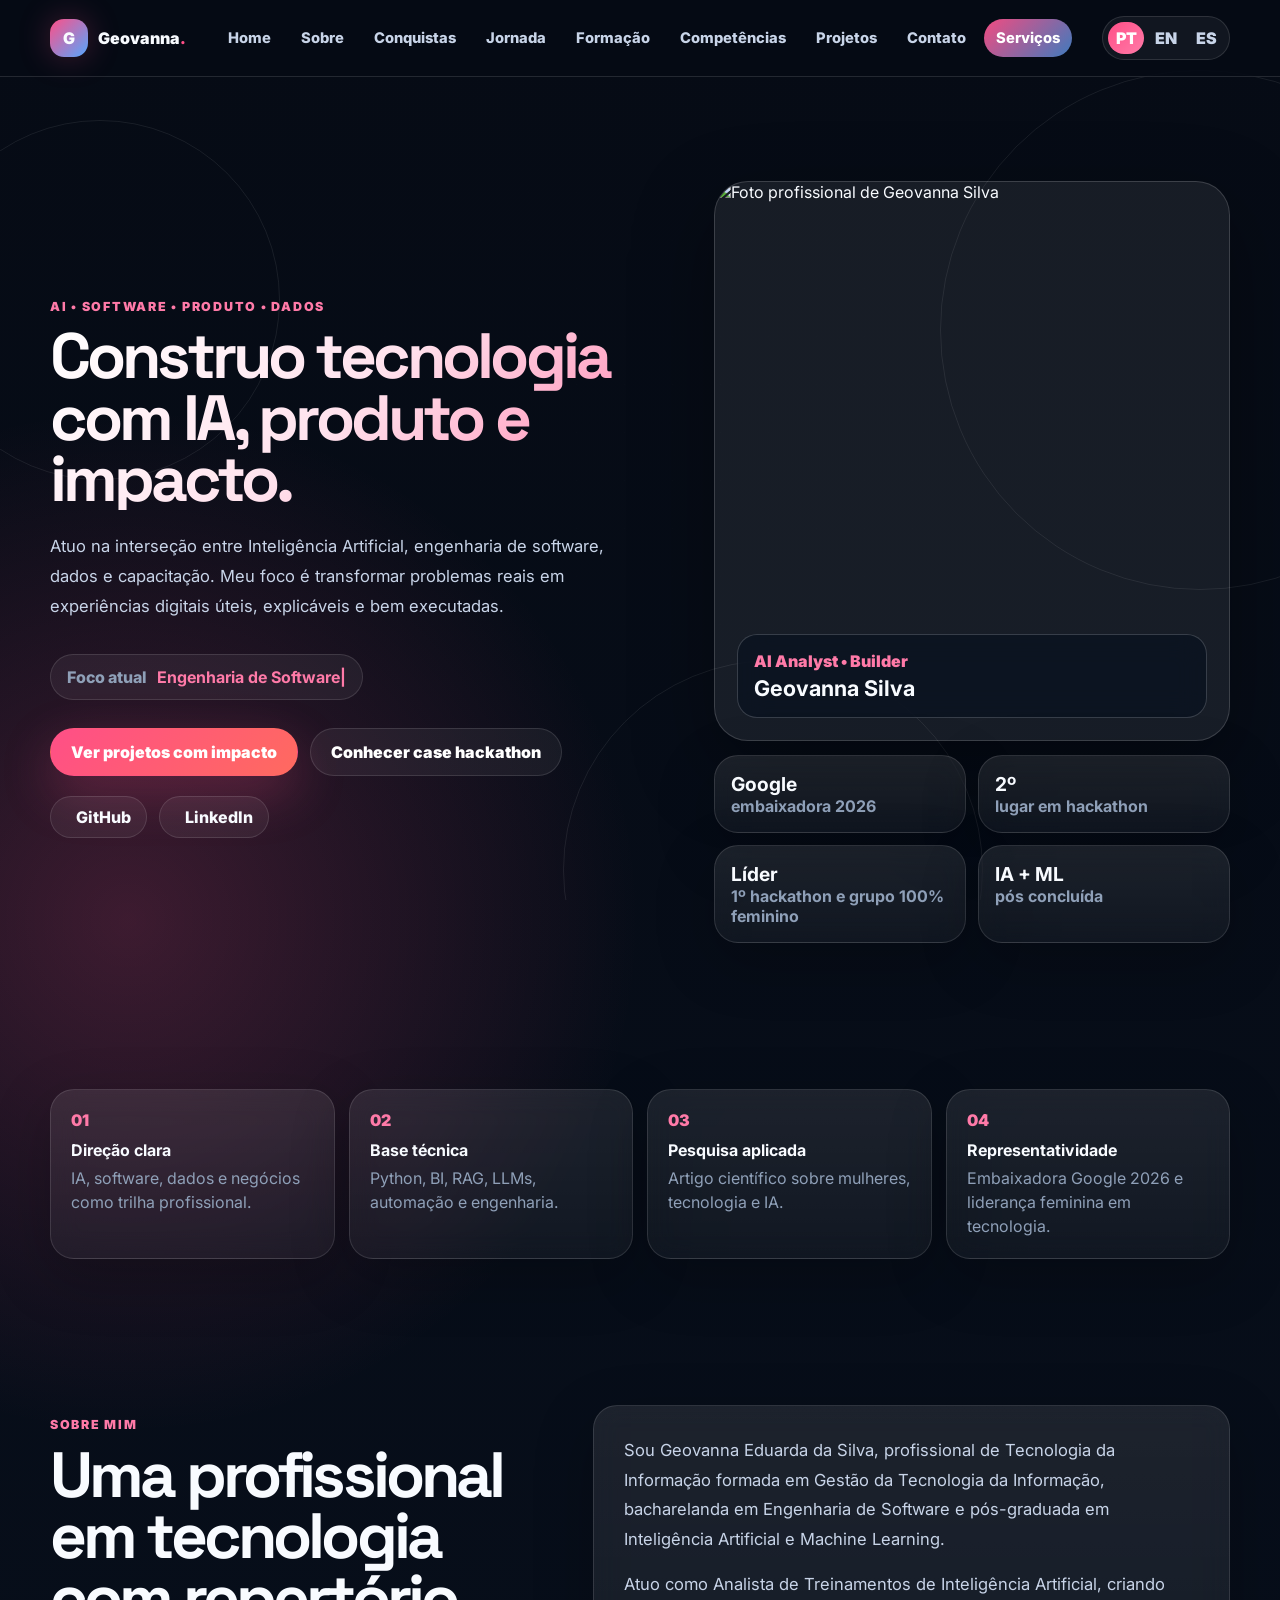
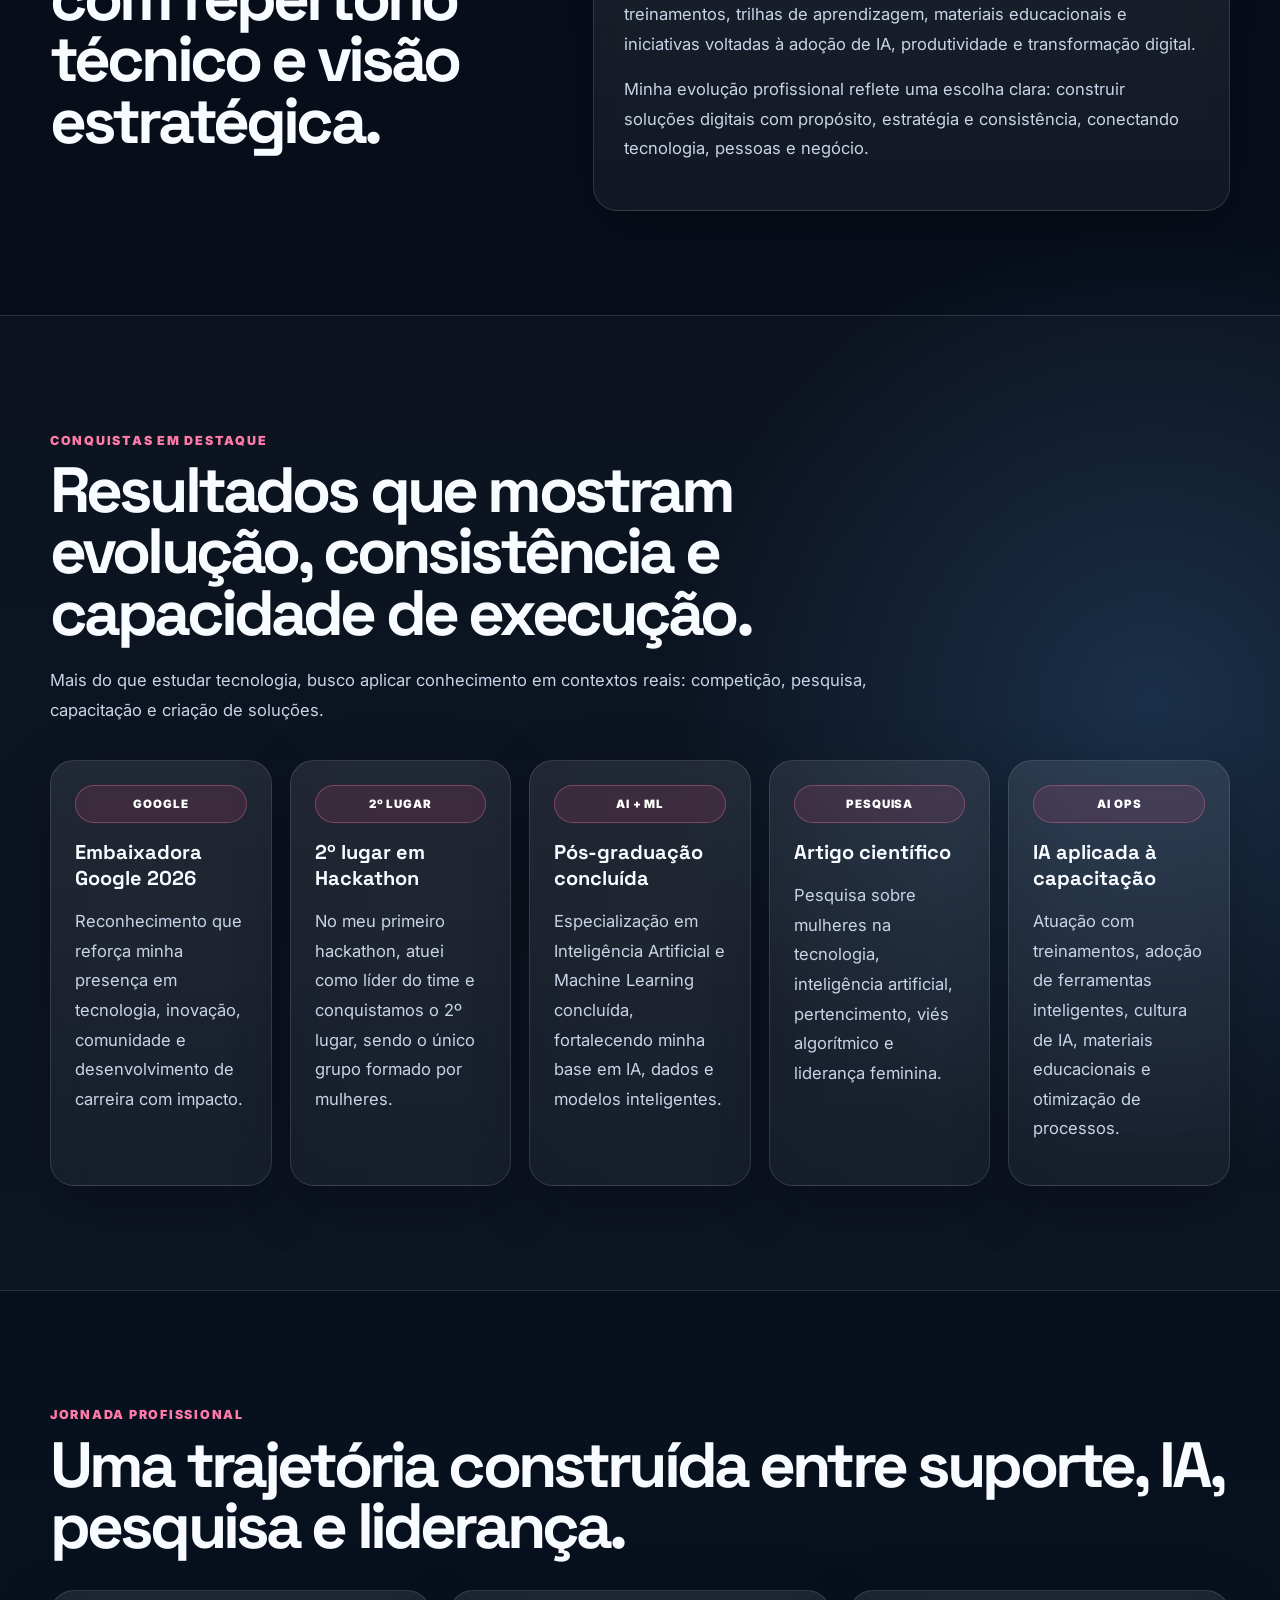
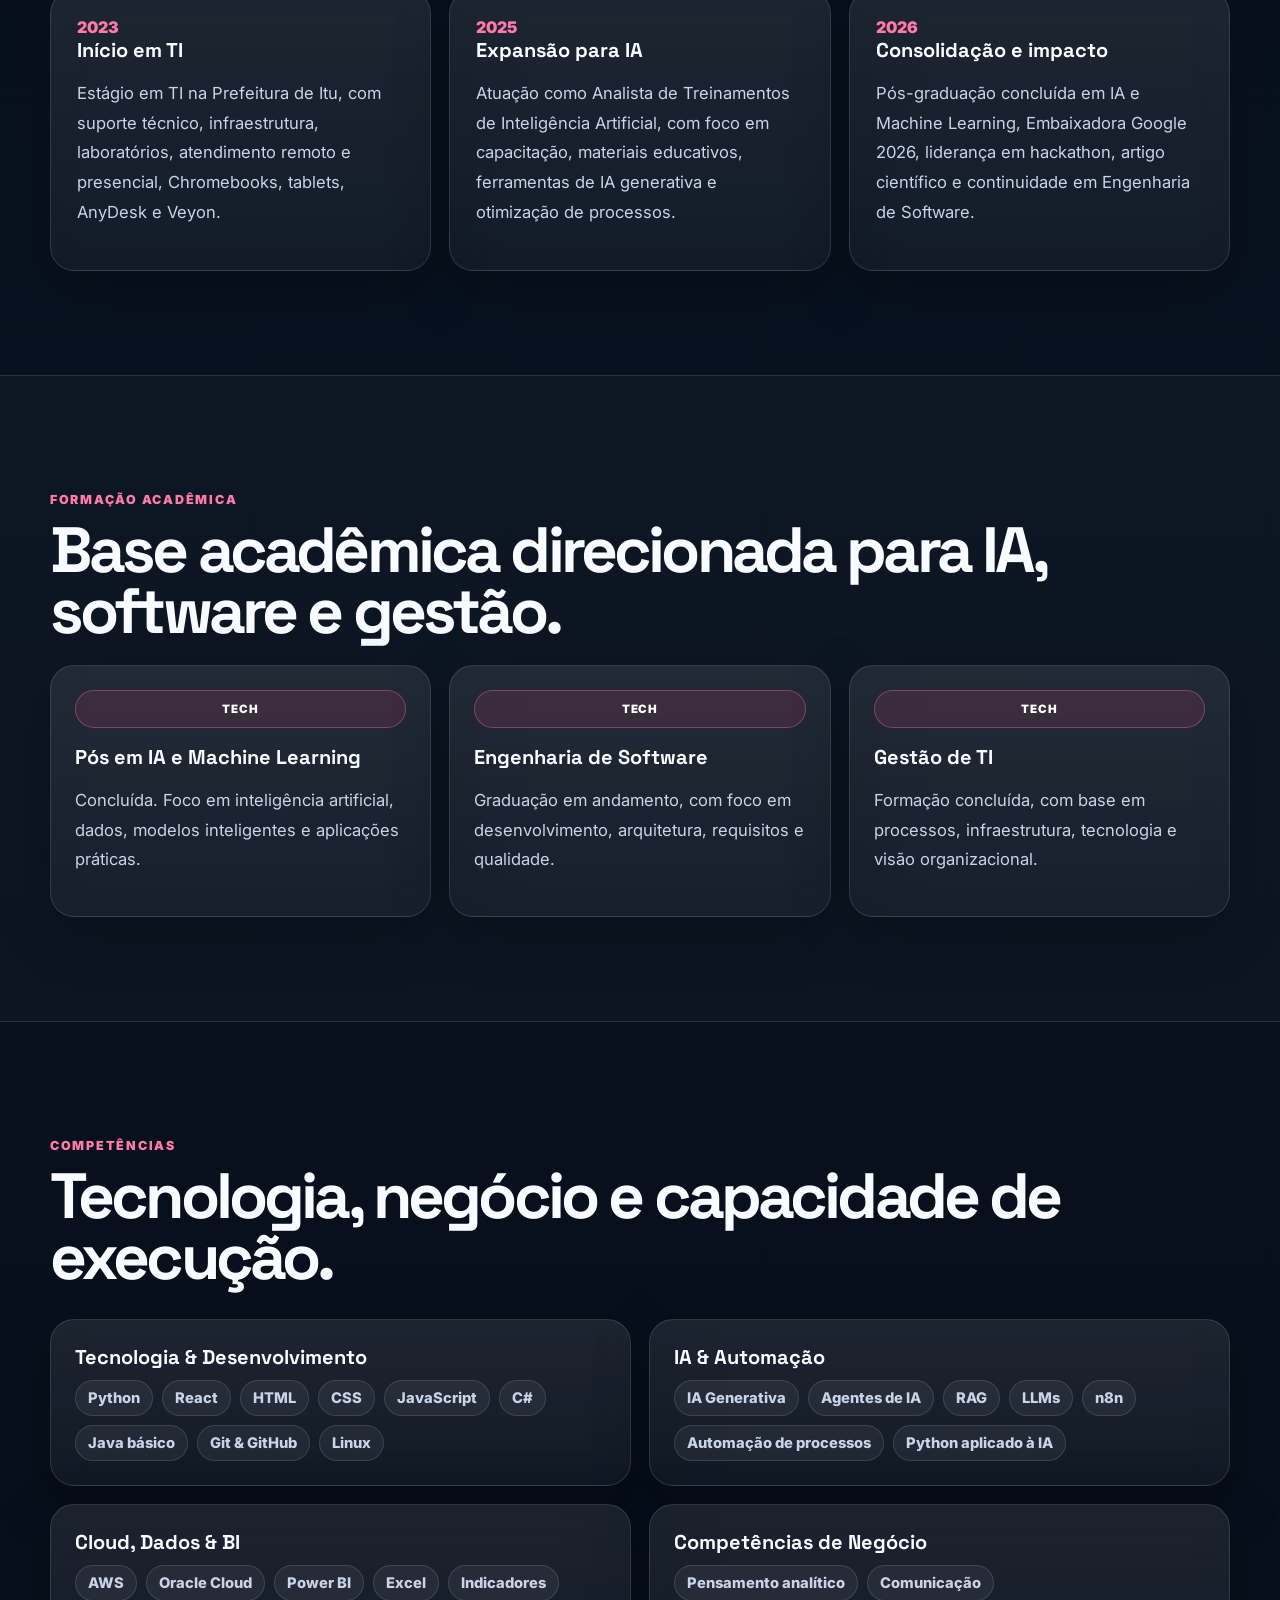
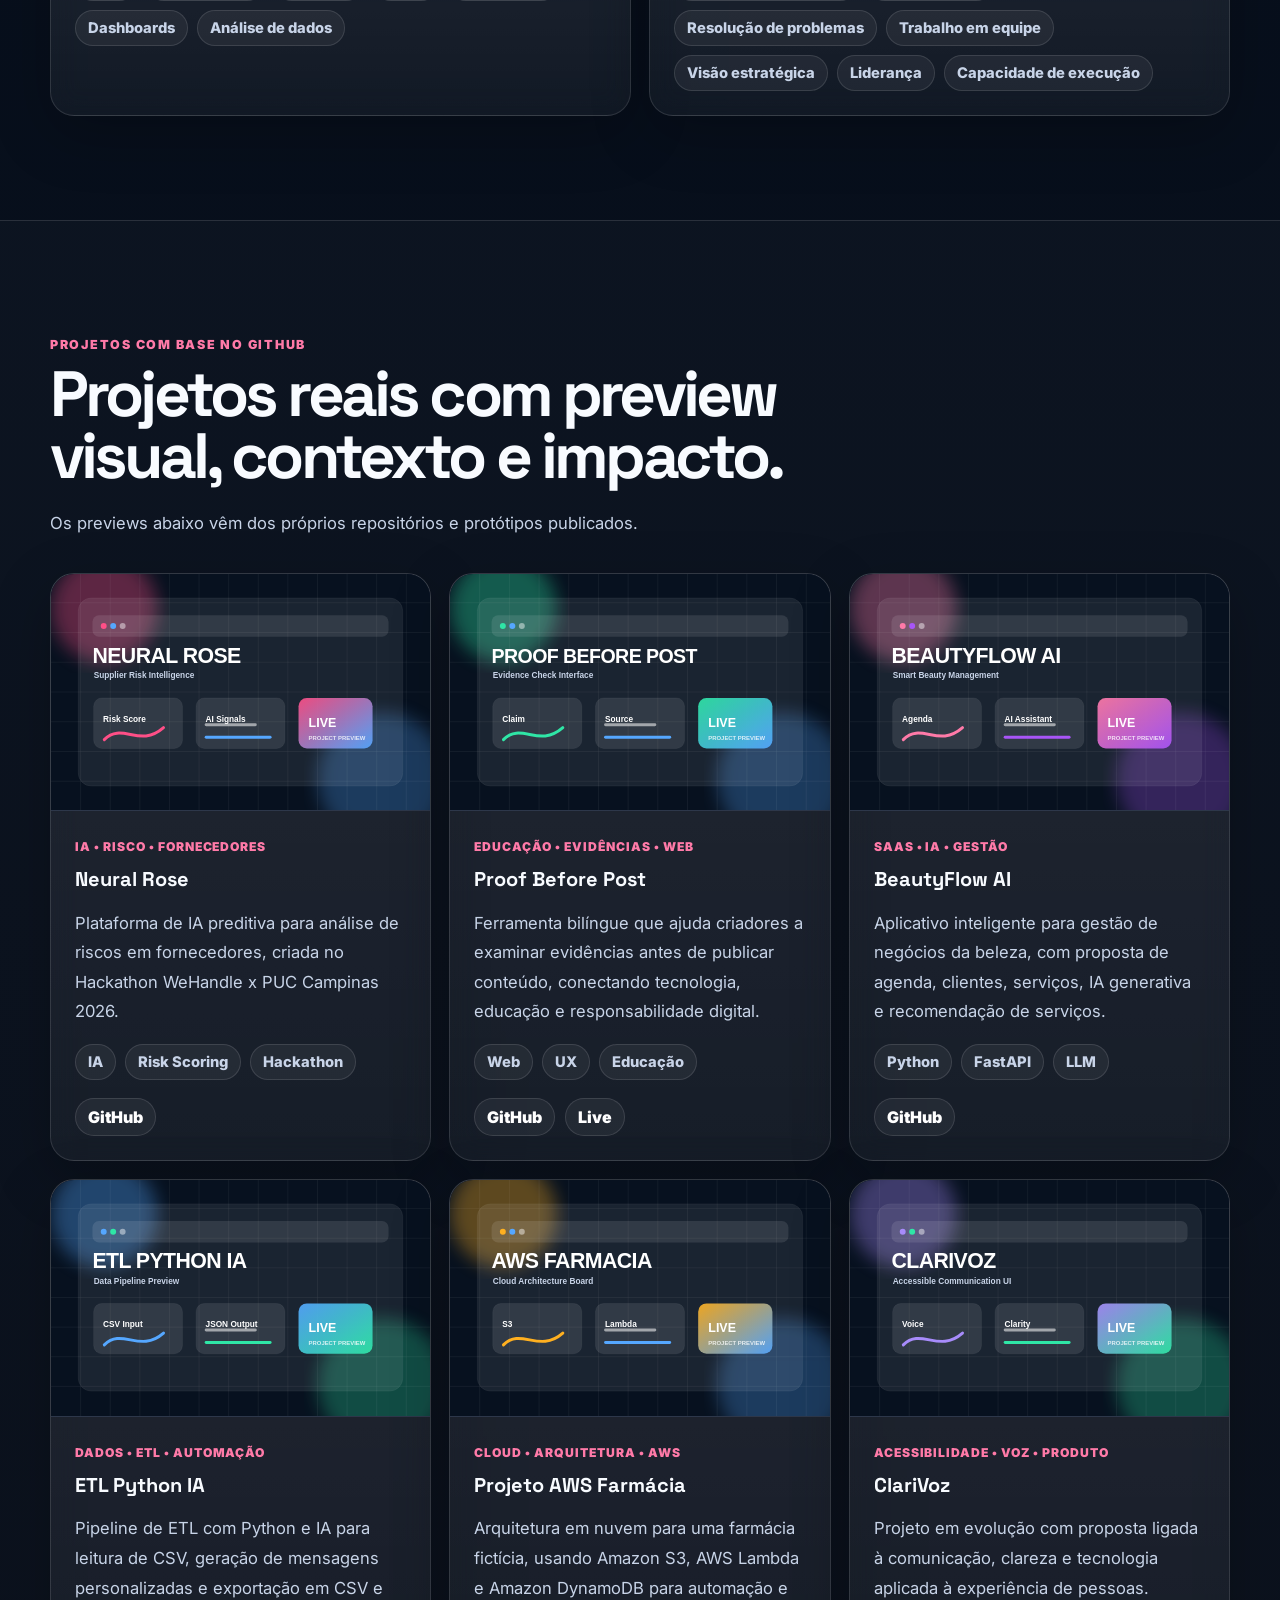
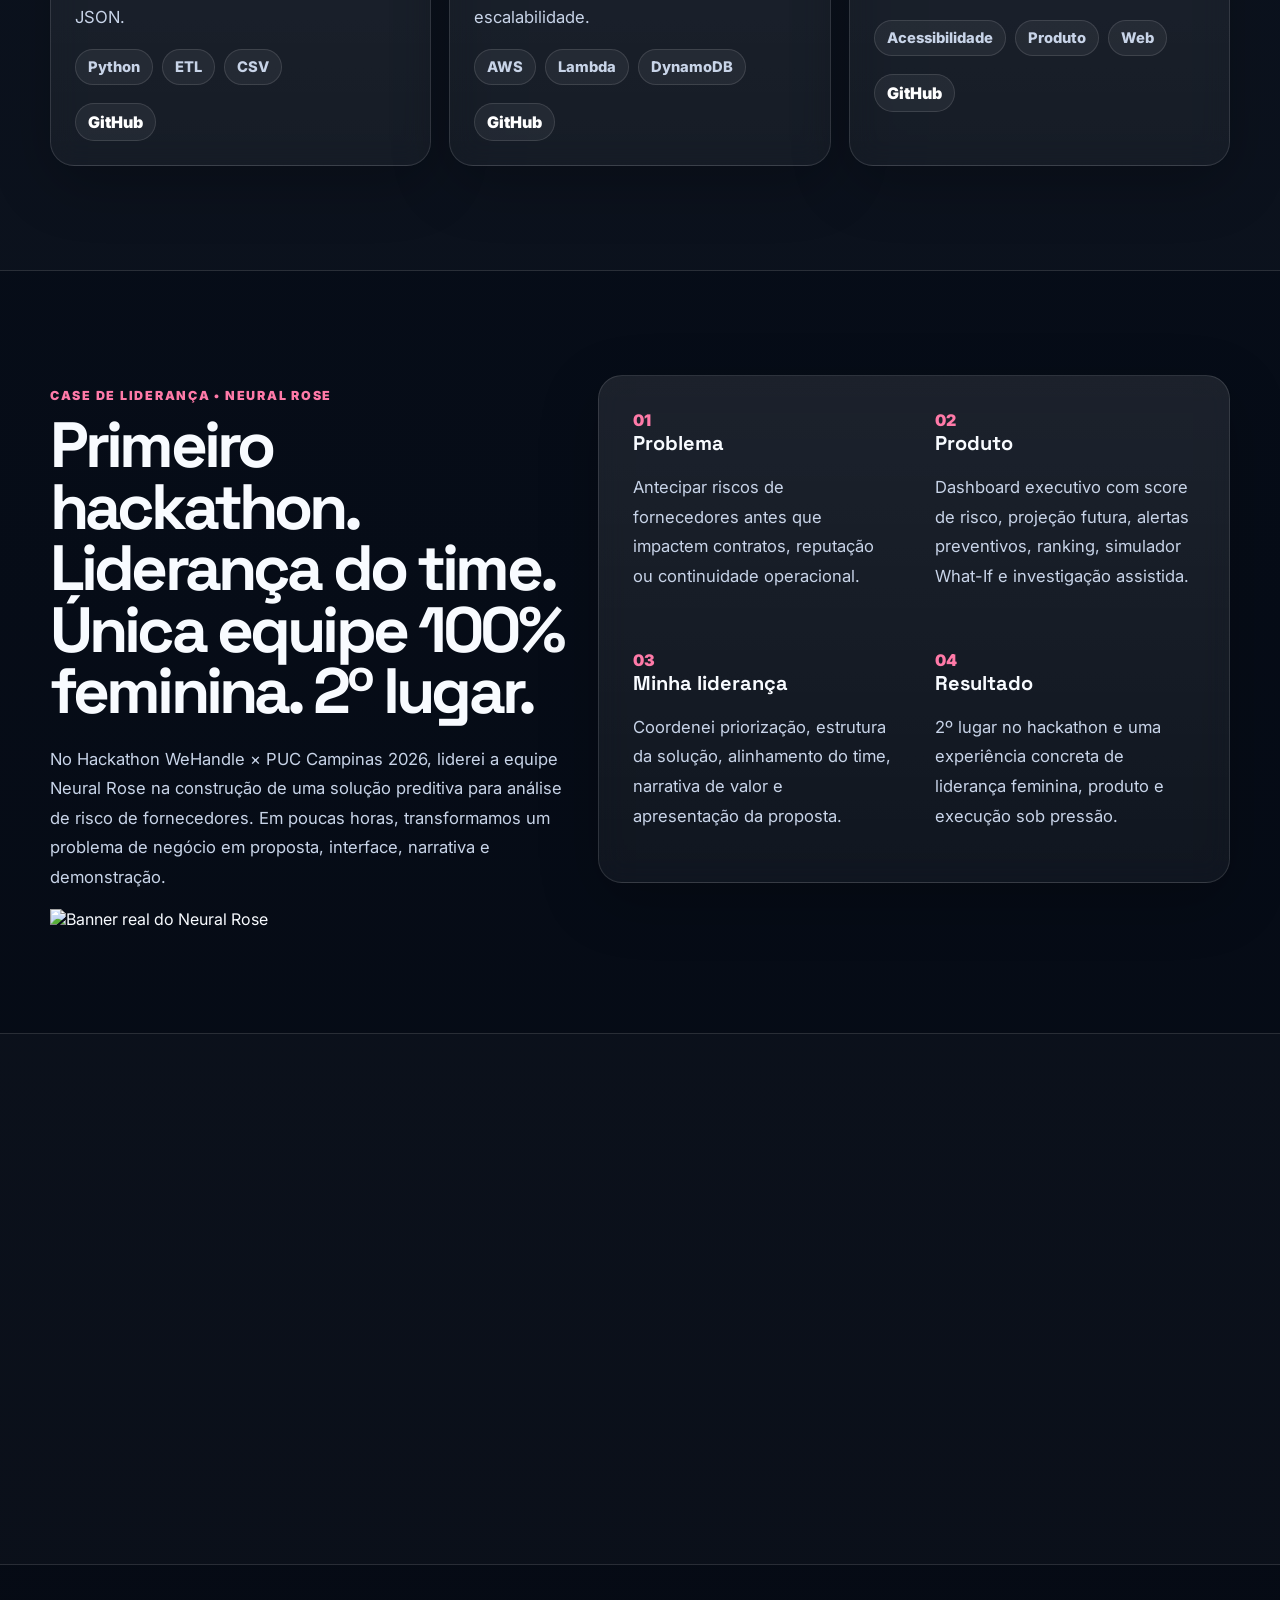
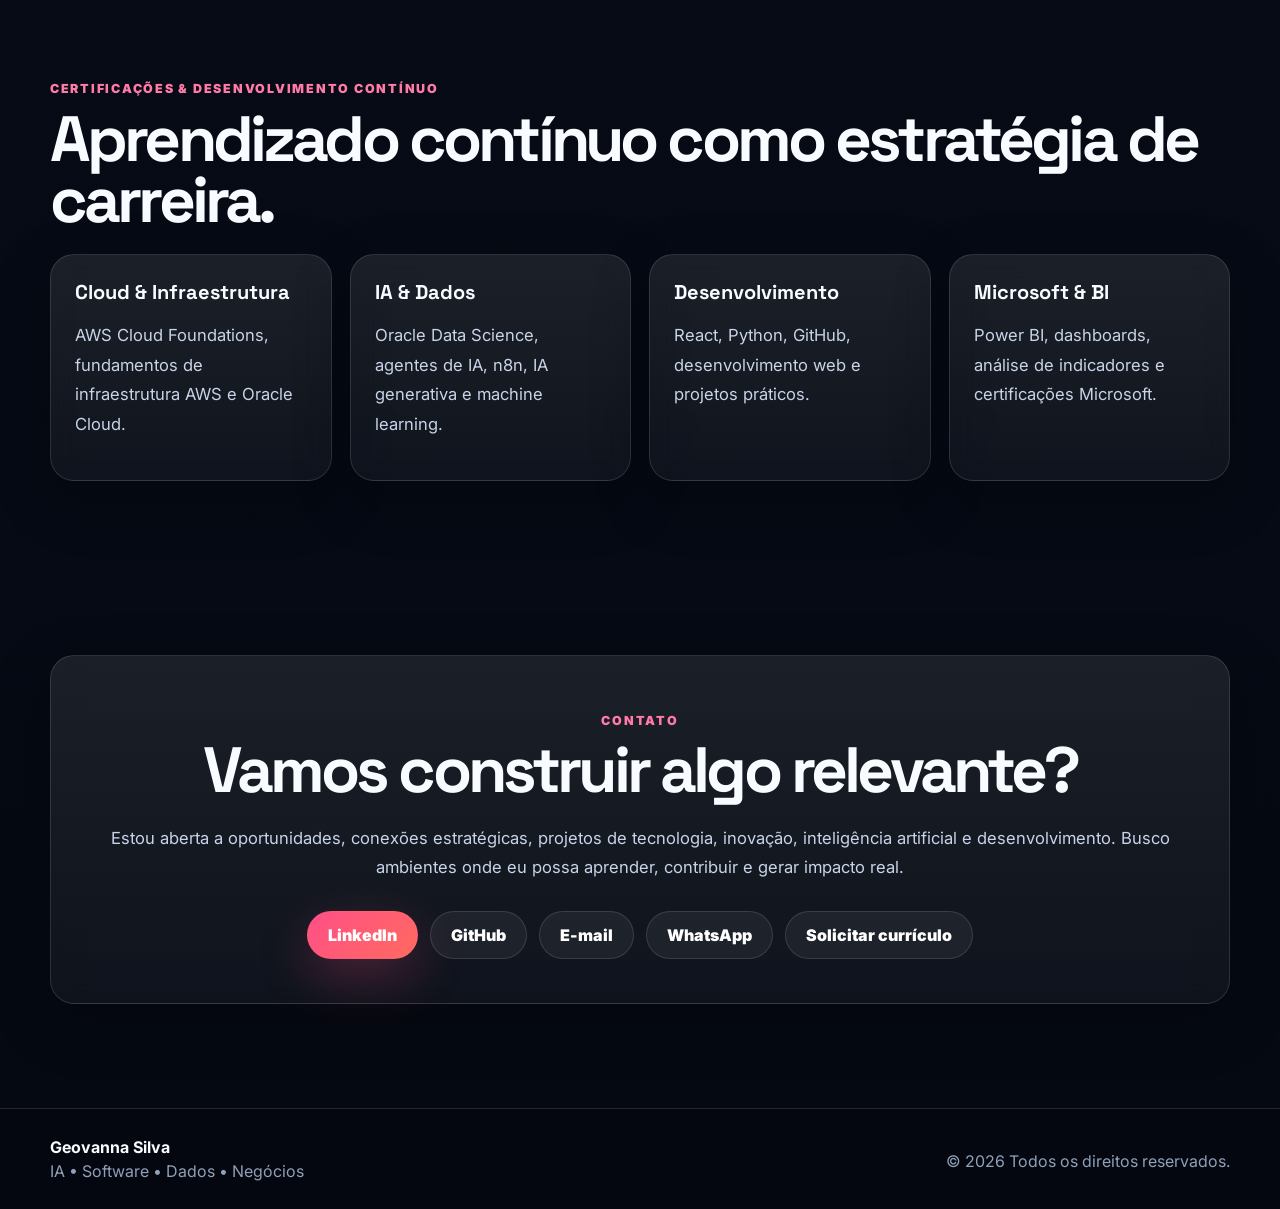
==== index.html @ 058f63da "Refine portfolio storytelling and add real project visuals" ====
<!DOCTYPE html>
<html lang="pt-BR">
<head>
  <meta charset="UTF-8" />
  <meta name="viewport" content="width=device-width, initial-scale=1.0" />
  <title>Geovanna Silva | IA, Software & Business</title>
  <meta name="description" content="Portfólio profissional de Geovanna Silva: IA, Engenharia de Software, Dados, Cloud, inovação e visão de negócio." />
  <meta name="theme-color" content="#07111f" />
  <meta property="og:title" content="Geovanna Silva | IA, Software & Business" />
  <meta property="og:description" content="Tecnologia, Inteligência Artificial e visão de negócio para transformar desafios em soluções inteligentes." />
  <meta property="og:type" content="website" />
  <link rel="preconnect" href="https://fonts.googleapis.com" />
  <link rel="preconnect" href="https://fonts.gstatic.com" crossorigin />
  <link href="https://fonts.googleapis.com/css2?family=Inter:wght@400;500;600;700;800;900&family=Space+Grotesk:wght@500;600;700&display=swap" rel="stylesheet" />
  <link rel="stylesheet" href="https://cdn.jsdelivr.net/gh/devicons/devicon@latest/devicon.min.css" />
  <link rel="stylesheet" href="./css/styles.css?v=1" />
</head>
<body>
  <div class="noise" aria-hidden="true"></div>
  <div class="orbits" aria-hidden="true"><span></span><span></span><span></span></div>
  <a class="skip-link" href="#main" data-i18n="skipLink">Pular para o conteúdo</a>

  <header class="site-header">
    <div class="container nav-shell">
      <a class="brand" href="#home"><span class="brand-mark">G</span><span>Geovanna<span class="dot">.</span></span></a>
      <button class="nav-toggle" type="button" aria-label="Abrir menu" aria-expanded="false"><span></span><span></span><span></span></button>
      <nav class="menu" aria-label="Menu principal">
        <a href="#home" data-i18n="navHome">Home</a>
        <a href="#about" data-i18n="navAbout">Sobre</a>
        <a href="#achievements" data-i18n="navAchievements">Conquistas</a>
        <a href="#journey" data-i18n="navJourney">Jornada</a>
        <a href="#education" data-i18n="navEducation">Formação</a>
        <a href="#skills" data-i18n="navSkills">Competências</a>
        <a href="#projects" data-i18n="navProjects">Projetos</a>
        <a href="#contact" data-i18n="navContact">Contato</a>
        <a class="nav-pill" href="./servicos.html" data-i18n="navServices">Serviços</a>
      </nav>
      <div class="language-switcher" aria-label="Selecionar idioma">
        <button class="lang-btn active" type="button" data-lang="pt" aria-pressed="true">PT</button>
        <button class="lang-btn" type="button" data-lang="en" aria-pressed="false">EN</button>
        <button class="lang-btn" type="button" data-lang="es" aria-pressed="false">ES</button>
      </div>
    </div>
  </header>

  <main id="main">
    <section class="hero section" id="home">
      <div class="container hero-grid">
        <div class="hero-copy">
          <p class="hero-kicker reveal" data-i18n="heroKicker">AI • Software • Produto • Dados</p>
          <h1 class="hero-title reveal reveal-delay-1" data-i18n="heroTitle">Construo tecnologia com IA, produto e impacto.</h1>
          <p class="hero-lead reveal reveal-delay-2" data-i18n="heroLead">Atuo na interseção entre Inteligência Artificial, engenharia de software, dados e capacitação. Meu foco é transformar problemas reais em experiências digitais úteis, explicáveis e bem executadas.</p>
          <div class="typing-panel reveal reveal-delay-3"><span data-i18n="typingLabel">Foco atual</span><strong id="typing-text">IA aplicada a negócios</strong></div>
          <div class="actions reveal reveal-delay-4">
            <a class="btn btn-primary" href="#projects" data-i18n="heroBtnProjects">Ver projetos com impacto</a>
            <a class="btn" href="#hackathon" data-i18n="heroBtnHackathon">Conhecer case hackathon</a>
          </div>
          <div class="social-row reveal reveal-delay-5">
            <a class="social-link" href="https://github.com/geovannasilva15" target="_blank" rel="noopener"><i class="devicon-github-original"></i><span>GitHub</span></a>
            <a class="social-link" href="https://www.linkedin.com/in/geovanna-silva-55744022a/" target="_blank" rel="noopener"><i class="devicon-linkedin-plain colored"></i><span>LinkedIn</span></a>
          </div>
        </div>
        <aside class="hero-portrait reveal reveal-delay-2">
          <div class="portrait-card">
            <img src="./assets/img/geovanna-profile.jpeg" alt="Foto profissional de Geovanna Silva" />
            <div class="portrait-overlay"><span data-i18n="portraitTag">AI Analyst • Builder</span><strong>Geovanna Silva</strong></div>
          </div>
          <div class="impact-stack">
            <article><strong>Google</strong><span data-i18n="statGoogle">embaixadora 2026</span></article>
            <article><strong>2º</strong><span data-i18n="statHackathon">lugar em hackathon</span></article>
            <article><strong data-i18n="leaderWord">Líder</strong><span data-i18n="statLeader">1º hackathon e grupo 100% feminino</span></article>
            <article><strong>IA + ML</strong><span data-i18n="statPostgrad">pós concluída</span></article>
          </div>
        </aside>
      </div>
    </section>

    <section class="section impact-strip">
      <div class="container strip-grid reveal">
        <article><span>01</span><strong data-i18n="strip1Title">Direção clara</strong><p data-i18n="strip1Text">IA, software, dados e negócios como trilha profissional.</p></article>
        <article><span>02</span><strong data-i18n="strip2Title">Base técnica</strong><p data-i18n="strip2Text">Python, BI, RAG, LLMs, automação e engenharia.</p></article>
        <article><span>03</span><strong data-i18n="strip3Title">Pesquisa aplicada</strong><p data-i18n="strip3Text">Artigo científico sobre mulheres, tecnologia e IA.</p></article>
        <article><span>04</span><strong data-i18n="strip4Title">Representatividade</strong><p data-i18n="strip4Text">Embaixadora Google 2026 e liderança feminina em tecnologia.</p></article>
      </div>
    </section>

    <section class="section" id="about">
      <div class="container split-layout">
        <div class="section-intro reveal"><p class="eyebrow" data-i18n="aboutEyebrow">Sobre mim</p><h2 class="section-title" data-i18n="aboutTitle">Uma profissional em tecnologia com repertório técnico e visão estratégica.</h2></div>
        <div class="content-card reveal reveal-delay-1"><p data-i18n="aboutText1">Sou Geovanna Eduarda da Silva, profissional de Tecnologia da Informação formada em Gestão da Tecnologia da Informação, bacharelanda em Engenharia de Software e pós-graduada em Inteligência Artificial e Machine Learning.</p><p data-i18n="aboutText2">Atuo como Analista de Treinamentos de Inteligência Artificial, criando treinamentos, trilhas de aprendizagem, materiais educacionais e iniciativas voltadas à adoção de IA, produtividade e transformação digital.</p><p data-i18n="aboutText3">Minha evolução profissional reflete uma escolha clara: construir soluções digitais com propósito, estratégia e consistência, conectando tecnologia, pessoas e negócio.</p></div>
      </div>
    </section>

    <section class="section section-muted" id="achievements">
      <div class="container">
        <div class="section-heading reveal"><p class="eyebrow" data-i18n="achievementsEyebrow">Conquistas em destaque</p><h2 class="section-title" data-i18n="achievementsTitle">Resultados que mostram evolução, consistência e capacidade de execução.</h2><p class="section-lead" data-i18n="achievementsLead">Mais do que estudar tecnologia, busco aplicar conhecimento em contextos reais: competição, pesquisa, capacitação e criação de soluções.</p></div>
        <div class="cards achievement-grid">
          <article class="card reveal"><div class="card-icon">GSA</div><h3 data-i18n="achGoogleTitle">Embaixadora Google 2026</h3><p data-i18n="achGoogleText">Reconhecimento que reforça minha presença em tecnologia, inovação, comunidade e desenvolvimento de carreira com impacto.</p></article>
          <article class="card reveal reveal-delay-1"><div class="card-icon">2º</div><h3 data-i18n="ach1Title">2º lugar em Hackathon</h3><p data-i18n="ach1Text">No meu primeiro hackathon, atuei como líder do time e conquistamos o 2º lugar, sendo o único grupo formado por mulheres.</p></article>
          <article class="card reveal reveal-delay-2"><div class="card-icon">AI/ML</div><h3 data-i18n="ach2Title">Pós-graduação concluída</h3><p data-i18n="ach2Text">Especialização em Inteligência Artificial e Machine Learning concluída, fortalecendo minha base em IA, dados e modelos inteligentes.</p></article>
          <article class="card reveal reveal-delay-3"><div class="card-icon">R&D</div><h3 data-i18n="ach3Title">Artigo científico</h3><p data-i18n="ach3Text">Pesquisa sobre mulheres na tecnologia, inteligência artificial, pertencimento, viés algorítmico e liderança feminina.</p></article>
          <article class="card reveal reveal-delay-4"><div class="card-icon">AI OPS</div><h3 data-i18n="ach4Title">IA aplicada à capacitação</h3><p data-i18n="ach4Text">Atuação com treinamentos, adoção de ferramentas inteligentes, cultura de IA, materiais educacionais e otimização de processos.</p></article>
        </div>
      </div>
    </section>

    <section class="section" id="journey">
      <div class="container"><p class="eyebrow reveal" data-i18n="journeyEyebrow">Jornada Profissional</p><h2 class="section-title reveal reveal-delay-1" data-i18n="journeyTitle">Uma trajetória construída entre suporte, IA, pesquisa e liderança.</h2><div class="timeline">
        <article class="timeline-item reveal"><span>2023</span><h3 data-i18n="journey1Title">Início em TI</h3><p data-i18n="journey1Text">Estágio em TI na Prefeitura de Itu, com suporte técnico, infraestrutura, laboratórios, atendimento remoto e presencial, Chromebooks, tablets, AnyDesk e Veyon.</p></article>
        <article class="timeline-item reveal reveal-delay-1"><span>2025</span><h3 data-i18n="journey2Title">Expansão para IA</h3><p data-i18n="journey2Text">Atuação como Analista de Treinamentos de Inteligência Artificial, com foco em capacitação, materiais educativos, ferramentas de IA generativa e otimização de processos.</p></article>
        <article class="timeline-item reveal reveal-delay-2"><span>2026</span><h3 data-i18n="journey3Title">Consolidação e impacto</h3><p data-i18n="journey3Text">Pós-graduação concluída em IA e Machine Learning, Embaixadora Google 2026, liderança em hackathon, artigo científico e continuidade em Engenharia de Software.</p></article>
      </div></div>
    </section>

    <section class="section section-muted" id="education">
      <div class="container"><p class="eyebrow reveal" data-i18n="educationEyebrow">Formação Acadêmica</p><h2 class="section-title reveal reveal-delay-1" data-i18n="educationTitle">Base acadêmica direcionada para IA, software e gestão.</h2><div class="cards three-grid">
        <article class="card reveal"><div class="card-icon">🤖</div><h3 data-i18n="edu1Title">Pós em IA e Machine Learning</h3><p data-i18n="edu1Text">Concluída. Foco em inteligência artificial, dados, modelos inteligentes e aplicações práticas.</p></article>
        <article class="card reveal reveal-delay-1"><div class="card-icon">💻</div><h3 data-i18n="edu2Title">Engenharia de Software</h3><p data-i18n="edu2Text">Graduação em andamento, com foco em desenvolvimento, arquitetura, requisitos e qualidade.</p></article>
        <article class="card reveal reveal-delay-2"><div class="card-icon">📚</div><h3 data-i18n="edu3Title">Gestão de TI</h3><p data-i18n="edu3Text">Formação concluída, com base em processos, infraestrutura, tecnologia e visão organizacional.</p></article>
      </div></div>
    </section>

    <section class="section" id="skills">
      <div class="container"><p class="eyebrow reveal" data-i18n="skillsEyebrow">Competências</p><h2 class="section-title reveal reveal-delay-1" data-i18n="skillsTitle">Tecnologia, negócio e capacidade de execução.</h2><div class="skill-matrix">
        <article class="skill-block reveal"><h3 data-i18n="skills1Title">Tecnologia & Desenvolvimento</h3><div class="tags"><span>Python</span><span>React</span><span>HTML</span><span>CSS</span><span>JavaScript</span><span>C#</span><span>Java básico</span><span>Git & GitHub</span><span>Linux</span></div></article>
        <article class="skill-block reveal reveal-delay-1"><h3 data-i18n="skills2Title">IA & Automação</h3><div class="tags"><span>IA Generativa</span><span>Agentes de IA</span><span>RAG</span><span>LLMs</span><span>n8n</span><span>Automação de processos</span><span>Python aplicado à IA</span></div></article>
        <article class="skill-block reveal reveal-delay-2"><h3 data-i18n="skills3Title">Cloud, Dados & BI</h3><div class="tags"><span>AWS</span><span>Oracle Cloud</span><span>Power BI</span><span>Excel</span><span>Indicadores</span><span>Dashboards</span><span>Análise de dados</span></div></article>
        <article class="skill-block reveal reveal-delay-3"><h3 data-i18n="skills4Title">Competências de Negócio</h3><div class="tags"><span data-i18n="soft1">Pensamento analítico</span><span data-i18n="soft2">Comunicação</span><span data-i18n="soft3">Resolução de problemas</span><span data-i18n="soft4">Trabalho em equipe</span><span data-i18n="soft5">Visão estratégica</span><span data-i18n="soft6">Liderança</span><span data-i18n="soft7">Capacidade de execução</span></div></article>
      </div></div>
    </section>

    <section class="section section-muted" id="projects">
      <div class="container">
        <div class="section-heading reveal">
          <p class="eyebrow" data-i18n="projectsEyebrow">Projetos reais • GitHub</p>
          <h2 class="section-title" data-i18n="projectsTitle">Construção prática, produto e impacto — com evidências visuais reais.</h2>
          <p class="section-lead project-intro">Os previews abaixo vêm dos próprios repositórios e protótipos publicados.</p>
        </div>
        <div class="project-grid">
          <article class="project-card project-featured reveal">
            <a class="project-media" href="https://github.com/geovannasilva15/Neural-rose" target="_blank" rel="noopener">
              <img src="https://raw.githubusercontent.com/geovannasilva15/Neural-rose/main/assets/readme-project-overview.svg" alt="Visão real do projeto Neural Rose" loading="lazy" />
              <span class="project-badge">2º lugar • Hackathon 2026</span>
            </a>
            <div class="project-body">
              <span class="project-meta">IA Preditiva • Risco • Produto</span>
              <h3>Neural Rose</h3>
              <p data-i18n="project1Text">Plataforma de inteligência preditiva para antecipar riscos de fornecedores, com score, projeção futura, alertas, simulador What-If e investigação assistida.</p>
              <div class="tags"><span>JavaScript</span><span>Chart.js</span><span>Risk Intelligence</span></div>
              <div class="project-actions"><a href="https://github.com/geovannasilva15/Neural-rose" target="_blank" rel="noopener">GitHub</a></div>
            </div>
          </article>

          <article class="project-card reveal reveal-delay-1">
            <a class="project-media" href="https://proof-before-post.vercel.app/" target="_blank" rel="noopener">
              <img src="https://raw.githubusercontent.com/geovannasilva15/proof-before-post/main/assets/readme-project-overview.svg" alt="Visão real do projeto Proof Before Post" loading="lazy" />
              <span class="project-badge">Live • Vercel</span>
            </a>
            <div class="project-body">
              <span class="project-meta">GenAI • Evidence UX • Web</span>
              <h3>Proof Before Post</h3>
              <p data-i18n="project2Text">Ferramenta bilíngue de educação midiática para comparar fontes, registrar avaliação humana e gerar um Evidence Receipt antes da publicação.</p>
              <div class="tags"><span>Next.js</span><span>React</span><span>TypeScript</span><span>OpenAI API</span></div>
              <div class="project-actions"><a href="https://proof-before-post.vercel.app/" target="_blank" rel="noopener">Live</a><a href="https://github.com/geovannasilva15/proof-before-post" target="_blank" rel="noopener">GitHub</a></div>
            </div>
          </article>

          <article class="project-card reveal reveal-delay-2">
            <a class="project-media" href="https://geovannasilva15.github.io/clarivoz/" target="_blank" rel="noopener">
              <img src="https://raw.githubusercontent.com/geovannasilva15/clarivoz/main/docs/screenshots/inicio.png" alt="Tela real do projeto ClariVoz" loading="lazy" />
              <span class="project-badge">Acessibilidade • Live</span>
            </a>
            <div class="project-body">
              <span class="project-meta">Acessibilidade • Voz • Inclusão</span>
              <h3>ClariVoz</h3>
              <p data-i18n="project3Text">Tecnologia assistiva para leitura em voz alta, simplificação de textos e adaptação visual, com foco em autonomia no acesso à informação.</p>
              <div class="tags"><span>Next.js</span><span>React</span><span>TypeScript</span><span>Web Speech API</span></div>
              <div class="project-actions"><a href="https://geovannasilva15.github.io/clarivoz/" target="_blank" rel="noopener">Live</a><a href="https://github.com/geovannasilva15/clarivoz" target="_blank" rel="noopener">GitHub</a></div>
            </div>
          </article>

          <article class="project-card reveal">
            <a class="project-media" href="https://github.com/geovannasilva15/Beautyflow-ai" target="_blank" rel="noopener">
              <img src="https://raw.githubusercontent.com/geovannasilva15/Beautyflow-ai/main/assets/readme-project-overview.svg" alt="Visão real do projeto BeautyFlow AI" loading="lazy" />
            </a>
            <div class="project-body">
              <span class="project-meta">Produto • IA • Gestão</span>
              <h3>BeautyFlow AI</h3>
              <p>Protótipo para gestão de salões e clínicas com agenda, clientes, dashboard, recomendação de serviços e assistente inteligente.</p>
              <div class="tags"><span>Python</span><span>FastAPI</span><span>Streamlit</span><span>SQLite</span></div>
              <div class="project-actions"><a href="https://github.com/geovannasilva15/Beautyflow-ai" target="_blank" rel="noopener">GitHub</a></div>
            </div>
          </article>

          <article class="project-card reveal reveal-delay-1">
            <a class="project-media" href="https://github.com/geovannasilva15/projeto-aws-farmacia" target="_blank" rel="noopener">
              <img src="https://raw.githubusercontent.com/geovannasilva15/projeto-aws-farmacia/main/diagrama-arquitetura.svg" alt="Diagrama real da arquitetura do projeto Farmácia na AWS" loading="lazy" />
            </a>
            <div class="project-body">
              <span class="project-meta">Cloud • Serverless • Arquitetura</span>
              <h3>Farmácia na AWS</h3>
              <p>Arquitetura educacional serverless para uma farmácia virtual, estruturada com serviços gerenciados e foco em custo, escalabilidade e automação.</p>
              <div class="tags"><span>AWS</span><span>S3</span><span>Lambda</span><span>DynamoDB</span></div>
              <div class="project-actions"><a href="https://github.com/geovannasilva15/projeto-aws-farmacia" target="_blank" rel="noopener">GitHub</a></div>
            </div>
          </article>

          <article class="project-card reveal reveal-delay-2">
            <a class="project-media" href="https://github.com/geovannasilva15/Dashboard-vendas-xbox" target="_blank" rel="noopener">
              <img src="https://raw.githubusercontent.com/geovannasilva15/Dashboard-vendas-xbox/main/assets/readme-project-overview.svg" alt="Visão real do Dashboard Xbox Game Pass" loading="lazy" />
            </a>
            <div class="project-body">
              <span class="project-meta">Dados • BI • Decisão</span>
              <h3>Dashboard Xbox Game Pass</h3>
              <p>Dashboard em Excel para consolidar receita, assinantes, ticket médio, renovação automática e desempenho por plano.</p>
              <div class="tags"><span>Excel</span><span>KPIs</span><span>Dashboard</span><span>Data Analysis</span></div>
              <div class="project-actions"><a href="https://github.com/geovannasilva15/Dashboard-vendas-xbox" target="_blank" rel="noopener">GitHub</a></div>
            </div>
          </article>
        </div>
      </div>
    </section>

    <section class="section" id="hackathon">
      <div class="container case-grid">
        <div class="case-header reveal">
          <p class="eyebrow" data-i18n="hackEyebrow">Case de liderança • Neural Rose</p>
          <h2 class="section-title" data-i18n="hackTitle">Primeiro hackathon. Liderança do time. Única equipe 100% feminina. 2º lugar.</h2>
          <p class="section-lead" data-i18n="hackLead">No Hackathon WeHandle × PUC Campinas 2026, liderei a equipe Neural Rose na construção de uma solução preditiva para análise de risco de fornecedores. Em poucas horas, transformamos um problema de negócio em proposta, interface, narrativa e demonstração.</p>
          <a class="case-preview-link" href="https://github.com/geovannasilva15/Neural-rose" target="_blank" rel="noopener">
            <img src="https://raw.githubusercontent.com/geovannasilva15/Neural-rose/main/neural-rose-ai-fornecedores/assets/banner-neural-rose.svg" alt="Banner real do Neural Rose" loading="lazy" />
          </a>
        </div>
        <div class="case-card reveal reveal-delay-1">
          <article><span>01</span><h3 data-i18n="hack1Title">Problema</h3><p data-i18n="hack1Text">Antecipar riscos de fornecedores antes que impactem contratos, reputação ou continuidade operacional.</p></article>
          <article><span>02</span><h3 data-i18n="hack2Title">Produto</h3><p data-i18n="hack2Text">Dashboard executivo com score de risco, projeção futura, alertas preventivos, ranking, simulador What-If e investigação assistida.</p></article>
          <article><span>03</span><h3 data-i18n="hack3Title">Minha liderança</h3><p data-i18n="hack3Text">Coordenei priorização, estrutura da solução, alinhamento do time, narrativa de valor e apresentação da proposta.</p></article>
          <article><span>04</span><h3 data-i18n="hack4Title">Resultado</h3><p data-i18n="hack4Text">2º lugar no hackathon e uma experiência concreta de liderança feminina, produto e execução sob pressão.</p></article>
        </div>
      </div>
    </section>

    <section class="section section-muted" id="research">
      <div class="container split-layout"><div class="section-intro reveal"><p class="eyebrow" data-i18n="researchEyebrow">Pesquisa aplicada</p><h2 class="section-title" data-i18n="researchTitle">Artigo científico sobre mulheres, tecnologia e IA.</h2></div><div class="content-card reveal reveal-delay-1"><p data-i18n="researchText">Minha pesquisa discute qualificação, pertencimento, inteligência artificial, viés algorítmico e protagonismo feminino em decisões tecnológicas. É uma linha que conecta tecnologia, responsabilidade e impacto social.</p><div class="research-stats"><span><strong>28</strong><small data-i18n="researchStat1">participantes</small></span><span><strong>53,6%</strong><small data-i18n="researchStat2">usam IA frequentemente ou às vezes</small></span><span><strong>85,7%</strong><small data-i18n="researchStat3">percebem tecnologia como área masculinizada</small></span></div></div></div>
    </section>

    <section class="section" id="certifications">
      <div class="container"><p class="eyebrow reveal" data-i18n="certEyebrow">Certificações & desenvolvimento contínuo</p><h2 class="section-title reveal reveal-delay-1" data-i18n="certTitle">Aprendizado contínuo como estratégia de carreira.</h2><div class="cards four-grid">
        <article class="card reveal"><h3 data-i18n="cert1Title">Cloud & Infraestrutura</h3><p>AWS Cloud Foundations, fundamentos de infraestrutura AWS e Oracle Cloud.</p></article>
        <article class="card reveal reveal-delay-1"><h3 data-i18n="cert2Title">IA & Dados</h3><p>Oracle Data Science, agentes de IA, n8n, IA generativa e machine learning.</p></article>
        <article class="card reveal reveal-delay-2"><h3 data-i18n="cert3Title">Desenvolvimento</h3><p>React, Python, GitHub, desenvolvimento web e projetos práticos.</p></article>
        <article class="card reveal reveal-delay-3"><h3 data-i18n="cert4Title">Microsoft & BI</h3><p>Power BI, dashboards, análise de indicadores e certificações Microsoft.</p></article>
      </div></div>
    </section>

    <section class="section section-contact" id="contact">
      <div class="container contact-box reveal"><p class="eyebrow" data-i18n="contactEyebrow">Contato</p><h2 class="section-title" data-i18n="contactTitle">Vamos construir algo relevante?</h2><p class="section-lead" data-i18n="contactLead">Estou aberta a oportunidades, conexões estratégicas, projetos de tecnologia, inovação, inteligência artificial e desenvolvimento. Busco ambientes onde eu possa aprender, contribuir e gerar impacto real.</p><div class="actions center"><a class="btn btn-primary" href="https://www.linkedin.com/in/geovanna-silva-55744022a/" target="_blank" rel="noopener">LinkedIn</a><a class="btn" href="https://github.com/geovannasilva15" target="_blank" rel="noopener">GitHub</a><a class="btn" href="mailto:geovanna.eduarda2003@gmail.com">E-mail</a><a class="btn" href="https://wa.me/5511911687141" target="_blank" rel="noopener">WhatsApp</a><a class="btn" href="mailto:geovanna.eduarda2003@gmail.com?subject=Solicitação%20de%20currículo%20-%20Geovanna%20Silva" data-i18n="cvButton">Solicitar currículo</a></div></div>
    </section>
  </main>

  <footer class="site-footer"><div class="container footer-grid"><div><strong>Geovanna Silva</strong><p data-i18n="footerRole">IA • Software • Dados • Negócios</p></div><p>© <span id="year"></span> <span data-i18n="footerRights">Todos os direitos reservados.</span></p></div></footer>
  <button class="back-to-top" type="button" aria-label="Voltar ao topo">↑</button>
  <script src="./js/main.js?v=1"></script>
</body>
</html>
---- css/styles.css ----
:root{--bg:#07111f;--bg2:#0b172a;--card:rgba(255,255,255,.07);--card2:rgba(255,255,255,.1);--text:#f8fbff;--soft:#c8d4e8;--muted:#8fa0b8;--line:rgba(255,255,255,.12);--pink:#ff4f87;--rose:#ff7aa8;--blue:#55a7ff;--green:#2fe6a6;--radius:24px;--shadow:0 28px 80px rgba(0,0,0,.35);--container:1180px}*{box-sizing:border-box}html{scroll-behavior:smooth;scroll-padding-top:96px}body{margin:0;font-family:Inter,system-ui,-apple-system,Segoe UI,sans-serif;background:radial-gradient(circle at 10% 10%,rgba(255,79,135,.22),transparent 32rem),radial-gradient(circle at 90% 25%,rgba(85,167,255,.18),transparent 30rem),linear-gradient(180deg,#060b15,#08111f 38%,#050912);color:var(--text);overflow-x:hidden}body.menu-open{overflow:hidden}a{color:inherit;text-decoration:none}img{max-width:100%;display:block}button,input,textarea{font:inherit}.noise{position:fixed;inset:0;pointer-events:none;opacity:.18;z-index:0;background-image:linear-gradient(rgba(255,255,255,.04) 1px,transparent 1px),linear-gradient(90deg,rgba(255,255,255,.04) 1px,transparent 1px);background-size:48px 48px;mask-image:radial-gradient(circle at center,#000,transparent 78%)}.orbits{position:fixed;inset:0;z-index:0;pointer-events:none;overflow:hidden}.orbits span{position:absolute;border:1px solid rgba(255,255,255,.08);border-radius:50%;filter:blur(.2px);animation:orbit 18s linear infinite}.orbits span:nth-child(1){width:360px;height:360px;left:-80px;top:120px}.orbits span:nth-child(2){width:520px;height:520px;right:-180px;top:70px;animation-duration:24s}.orbits span:nth-child(3){width:420px;height:420px;left:44%;bottom:-180px;animation-duration:30s}.container{width:min(100% - 36px,var(--container));margin-inline:auto}.section{position:relative;z-index:1;padding:104px 0}.skip-link{position:absolute;left:-999px;top:12px;z-index:9999;background:var(--pink);padding:10px 14px;border-radius:12px;font-weight:800}.skip-link:focus{left:12px}.site-header{position:sticky;top:0;z-index:50;background:rgba(6,11,21,.78);backdrop-filter:blur(18px);border-bottom:1px solid var(--line);transition:.25s}.site-header.scrolled{background:rgba(6,11,21,.94);box-shadow:0 14px 50px rgba(0,0,0,.3)}.nav-shell{min-height:76px;display:flex;align-items:center;gap:18px}.brand{display:inline-flex;align-items:center;gap:10px;font-weight:900;white-space:nowrap}.brand-mark{display:grid;place-items:center;width:38px;height:38px;border-radius:14px;background:linear-gradient(135deg,var(--pink),var(--blue));box-shadow:0 0 32px rgba(255,79,135,.26)}.brand .dot{color:var(--pink)}.menu{display:flex;align-items:center;justify-content:center;gap:6px;flex:1}.menu a{padding:10px 12px;border-radius:999px;color:var(--soft);font-weight:800;font-size:.92rem;white-space:nowrap;transition:.25s}.menu a:hover,.menu a.active{background:rgba(255,255,255,.08);color:#fff}.nav-pill{background:linear-gradient(135deg,rgba(255,79,135,.95),rgba(85,167,255,.72));color:#fff!important}.language-switcher{display:flex;gap:4px;padding:5px;border:1px solid var(--line);border-radius:999px;background:rgba(255,255,255,.05)}.lang-btn{border:0;background:transparent;color:var(--soft);font-weight:900;min-width:36px;height:32px;border-radius:999px;cursor:pointer}.lang-btn.active{background:linear-gradient(135deg,var(--pink),var(--rose));color:#fff}.nav-toggle{display:none;width:44px;height:44px;border:1px solid var(--line);border-radius:14px;background:rgba(255,255,255,.06);cursor:pointer}.nav-toggle span{display:block;width:20px;height:2px;margin:5px auto;background:#fff;border-radius:999px}.hero{min-height:calc(100svh - 76px);display:flex;align-items:center}.hero-grid{display:grid;grid-template-columns:1.08fr .92fr;gap:58px;align-items:center}.hero-kicker,.eyebrow{color:var(--rose);font-weight:900;text-transform:uppercase;letter-spacing:.14em;font-size:.78rem}.hero-title,.section-title{font-family:'Space Grotesk',Inter,sans-serif;font-size:clamp(2.4rem,5vw,5.2rem);line-height:.96;letter-spacing:-.06em;margin:0 0 22px}.hero-title{background:linear-gradient(135deg,#fff,#ffe2ed 48%,#ff7aa8);-webkit-background-clip:text;background-clip:text;color:transparent}.hero-lead,.section-lead,.content-card p,.card p,.timeline-item p,.project-card p,.case-card p{color:var(--soft);line-height:1.78;font-size:1.04rem}.typing-panel{display:inline-flex;gap:10px;align-items:center;padding:12px 16px;border:1px solid var(--line);border-radius:999px;background:rgba(255,255,255,.055);margin-top:16px}.typing-panel span{color:var(--muted);font-weight:800}.typing-panel strong{color:var(--rose)}.typing-panel strong::after{content:'|';animation:blink .8s infinite}.actions{display:flex;flex-wrap:wrap;gap:12px;margin-top:28px}.btn{display:inline-flex;align-items:center;justify-content:center;padding:13px 20px;border-radius:999px;border:1px solid var(--line);background:rgba(255,255,255,.055);font-weight:900;color:#fff;transition:.25s}.btn:hover{transform:translateY(-3px);box-shadow:var(--shadow);border-color:rgba(255,255,255,.28)}.btn-primary{border-color:transparent;background:linear-gradient(135deg,var(--pink),#ff6a5f);box-shadow:0 18px 50px rgba(255,79,135,.25)}.social-row{display:flex;flex-wrap:wrap;gap:12px;margin-top:20px}.social-link{display:inline-flex;align-items:center;gap:10px;padding:10px 15px;border:1px solid var(--line);border-radius:999px;background:rgba(255,255,255,.055);font-weight:800}.portrait-card{position:relative;border:1px solid rgba(255,255,255,.16);border-radius:34px;overflow:hidden;box-shadow:var(--shadow);background:var(--card)}.portrait-card img{width:100%;height:min(62vh,620px);object-fit:cover;object-position:center top}.portrait-overlay{position:absolute;left:22px;right:22px;bottom:22px;padding:16px;border:1px solid rgba(255,255,255,.18);border-radius:20px;background:rgba(7,17,31,.64);backdrop-filter:blur(14px);display:grid;gap:4px}.portrait-overlay span{color:var(--rose);font-weight:900}.portrait-overlay strong{font-size:1.35rem}.impact-stack{display:grid;grid-template-columns:repeat(2,1fr);gap:12px;margin-top:14px}.impact-stack article,.strip-grid article,.content-card,.card,.timeline-item,.skill-block,.project-card,.case-card,.contact-box{border:1px solid var(--line);border-radius:var(--radius);background:linear-gradient(180deg,rgba(255,255,255,.09),rgba(255,255,255,.045));box-shadow:0 18px 60px rgba(0,0,0,.23);backdrop-filter:blur(14px)}.impact-stack article{padding:16px}.impact-stack strong{display:block;font-size:1.2rem}.impact-stack span{color:var(--muted);font-weight:700}.impact-strip{padding:42px 0}.strip-grid{display:grid;grid-template-columns:repeat(4,1fr);gap:14px}.strip-grid article{padding:20px}.strip-grid span{color:var(--rose);font-weight:900}.strip-grid strong{display:block;margin:10px 0 6px}.strip-grid p{margin:0;color:var(--muted);line-height:1.5}.split-layout{display:grid;grid-template-columns:.88fr 1.12fr;gap:42px;align-items:start}.content-card{padding:30px}.content-card p{margin:0 0 16px}.section-muted{background:rgba(255,255,255,.025);border-top:1px solid var(--line);border-bottom:1px solid var(--line)}.section-heading{max-width:840px;margin-bottom:34px}.cards{display:grid;gap:18px}.achievement-grid{grid-template-columns:repeat(5,1fr)}.three-grid{grid-template-columns:repeat(3,1fr)}.four-grid{grid-template-columns:repeat(4,1fr)}.card{padding:24px;transition:.25s}.card:hover,.timeline-item:hover,.skill-block:hover,.project-card:hover{transform:translateY(-8px);border-color:rgba(255,122,168,.36)}.card-icon{display:grid;place-items:center;width:52px;height:52px;border-radius:16px;background:linear-gradient(135deg,var(--pink),var(--blue));margin-bottom:16px;font-size:1.45rem}.card h3,.timeline-item h3,.skill-block h3,.project-card h3,.case-card h3{font-family:'Space Grotesk',Inter,sans-serif;margin:0 0 10px;font-size:1.25rem}.timeline{display:grid;grid-template-columns:repeat(3,1fr);gap:18px;margin-top:32px}.timeline-item{padding:26px}.timeline-item span{color:var(--rose);font-weight:900}.skill-matrix{display:grid;grid-template-columns:repeat(2,1fr);gap:18px;margin-top:30px}.skill-block{padding:24px}.tags{display:flex;flex-wrap:wrap;gap:9px}.tags span{padding:8px 12px;border:1px solid var(--line);border-radius:999px;color:var(--soft);background:rgba(255,255,255,.055);font-weight:800;font-size:.92rem}.project-grid{grid-template-columns:repeat(3,1fr)}.project-card{overflow:hidden;transition:.25s}.project-visual{min-height:180px;display:grid;place-items:center;font-family:'Space Grotesk';font-size:2.2rem;font-weight:900;letter-spacing:-.05em;background:radial-gradient(circle at top left,rgba(255,79,135,.45),transparent 14rem),radial-gradient(circle at bottom right,rgba(85,167,255,.35),transparent 13rem),#101b31}.project-visual.proof{background:radial-gradient(circle at top right,rgba(47,230,166,.35),transparent 14rem),#101b31}.project-visual.clara{background:radial-gradient(circle at center,rgba(255,199,90,.28),transparent 14rem),#101b31}.project-body{padding:24px}.case-grid{display:grid;grid-template-columns:.9fr 1.1fr;gap:30px;align-items:start}.case-card{display:grid;grid-template-columns:repeat(2,1fr);gap:14px;padding:20px}.case-card article{padding:14px}.case-card span{color:var(--rose);font-weight:900}.research-stats{display:grid;grid-template-columns:repeat(3,1fr);gap:12px;margin-top:20px}.research-stats span{padding:16px;border:1px solid var(--line);border-radius:18px;background:rgba(255,255,255,.055)}.research-stats strong{display:block;font-size:1.4rem}.research-stats small{color:var(--muted)}.section-contact{padding-top:70px}.contact-box{text-align:center;padding:44px}.center{justify-content:center}.site-footer{position:relative;z-index:1;padding:28px 0;border-top:1px solid var(--line);background:rgba(0,0,0,.16)}.footer-grid{display:flex;justify-content:space-between;gap:20px;align-items:center}.footer-grid p{margin:4px 0 0;color:var(--muted)}.back-to-top{position:fixed;right:20px;bottom:20px;z-index:20;width:46px;height:46px;border:0;border-radius:50%;background:linear-gradient(135deg,var(--pink),var(--rose));color:#fff;font-weight:900;box-shadow:var(--shadow);cursor:pointer;opacity:0;visibility:hidden;transform:translateY(10px);transition:.25s}.back-to-top.show{opacity:1;visibility:visible;transform:translateY(0)}.reveal{opacity:0;transform:translateY(28px);transition:opacity .72s ease,transform .72s ease}.reveal.visible{opacity:1;transform:translateY(0)}.reveal-delay-1{transition-delay:.08s}.reveal-delay-2{transition-delay:.16s}.reveal-delay-3{transition-delay:.24s}.reveal-delay-4{transition-delay:.32s}.reveal-delay-5{transition-delay:.4s}@keyframes blink{50%{opacity:0}}@keyframes orbit{to{transform:rotate(360deg)}}@media(max-width:1180px){.achievement-grid{grid-template-columns:repeat(3,1fr)}.four-grid{grid-template-columns:repeat(2,1fr)}}@media(max-width:980px){.nav-toggle{display:block;margin-left:auto}.language-switcher{order:3}.menu{position:fixed;top:86px;left:18px;right:18px;display:grid;gap:8px;justify-content:stretch;padding:18px;background:rgba(7,17,31,.97);border:1px solid var(--line);border-radius:24px;box-shadow:var(--shadow);opacity:0;visibility:hidden;transform:translateY(-10px);transition:.25s}.menu.open{opacity:1;visibility:visible;transform:translateY(0)}.menu a{width:100%;justify-content:flex-start}.hero-grid,.split-layout,.case-grid{grid-template-columns:1fr}.portrait-card img{height:520px}.strip-grid,.achievement-grid,.three-grid,.project-grid,.timeline{grid-template-columns:repeat(2,1fr)}.skill-matrix{grid-template-columns:1fr}}@media(max-width:680px){.container{width:min(100% - 28px,var(--container))}.section{padding:78px 0}.hero-title,.section-title{font-size:clamp(2.1rem,12vw,3.4rem)}.actions,.social-row{display:grid;grid-template-columns:1fr}.btn,.social-link{width:100%}.portrait-card img{height:440px}.impact-stack,.strip-grid,.achievement-grid,.three-grid,.four-grid,.project-grid,.timeline,.case-card,.research-stats{grid-template-columns:1fr}.footer-grid{flex-direction:column;align-items:flex-start}.brand span:not(.brand-mark){display:none}}@media(prefers-reduced-motion:reduce){*,*::before,*::after{animation:none!important;transition:none!important}html{scroll-behavior:auto}.reveal{opacity:1;transform:none}}
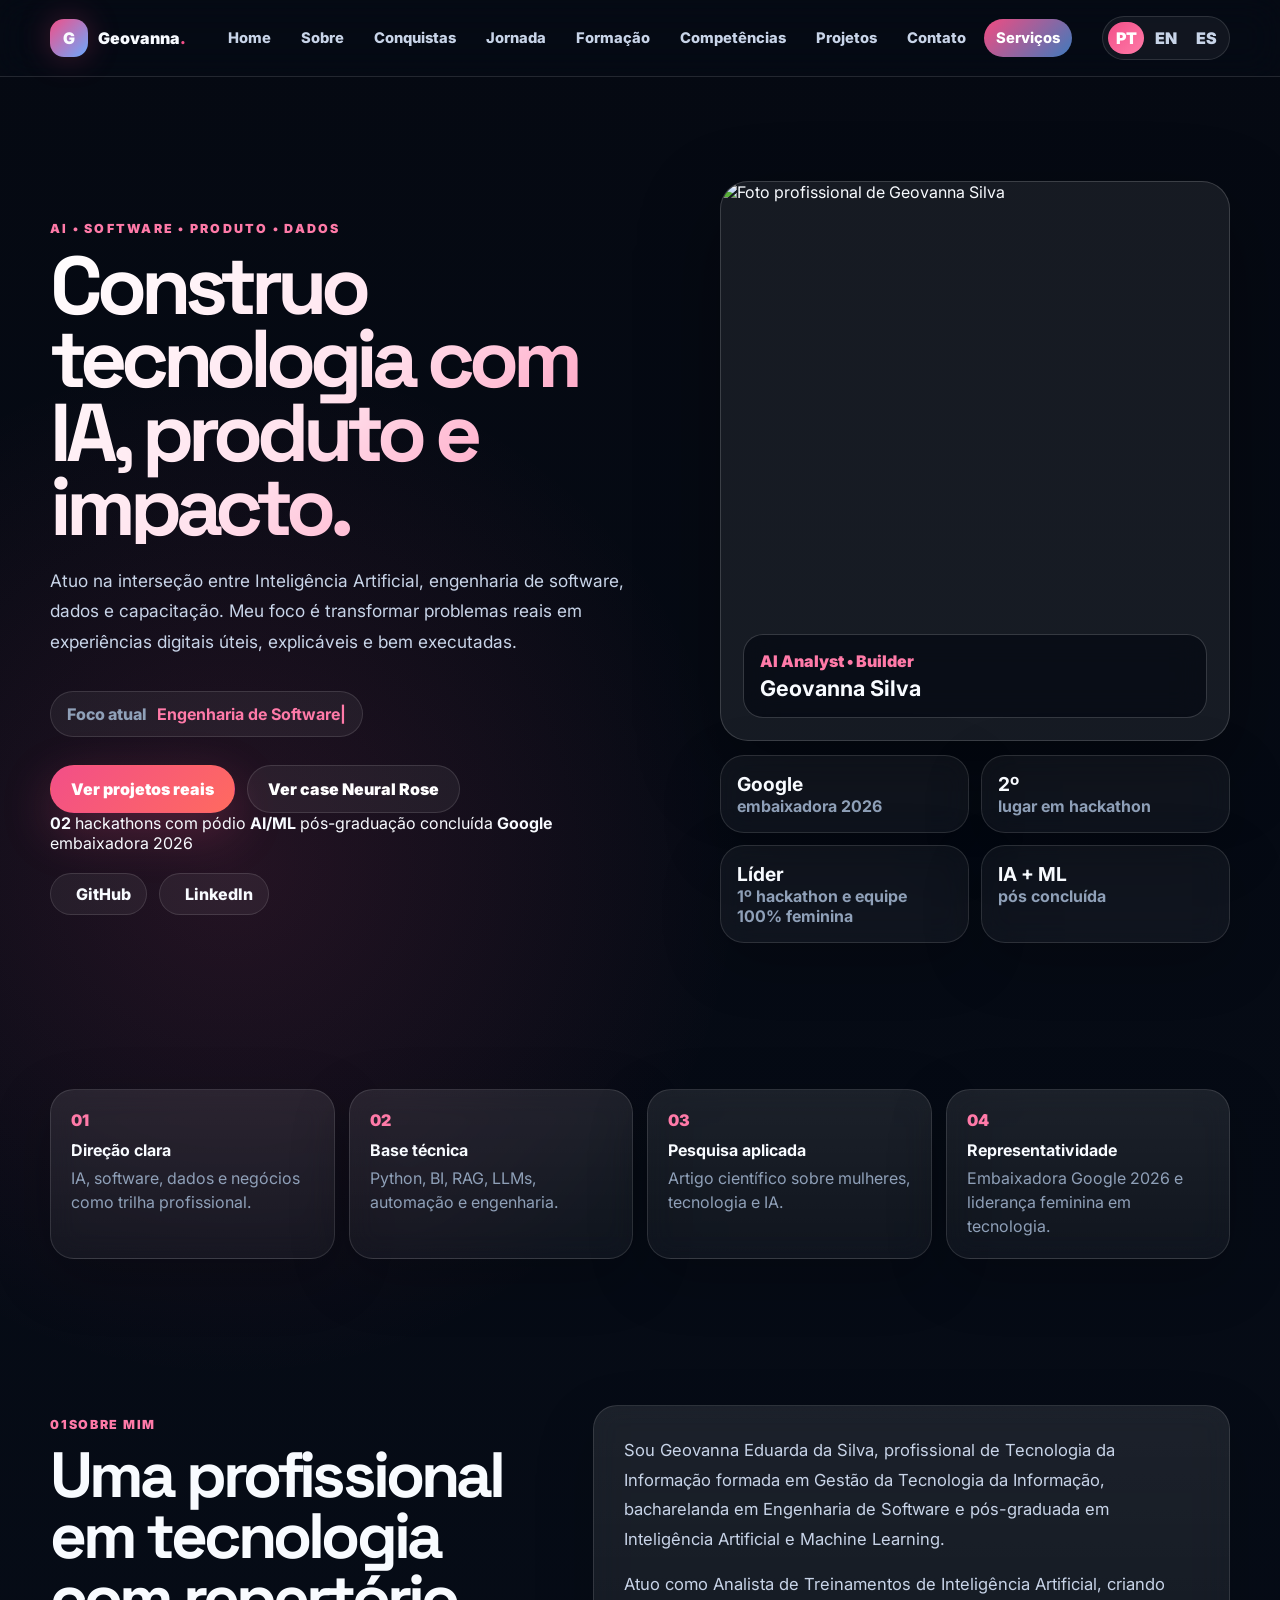
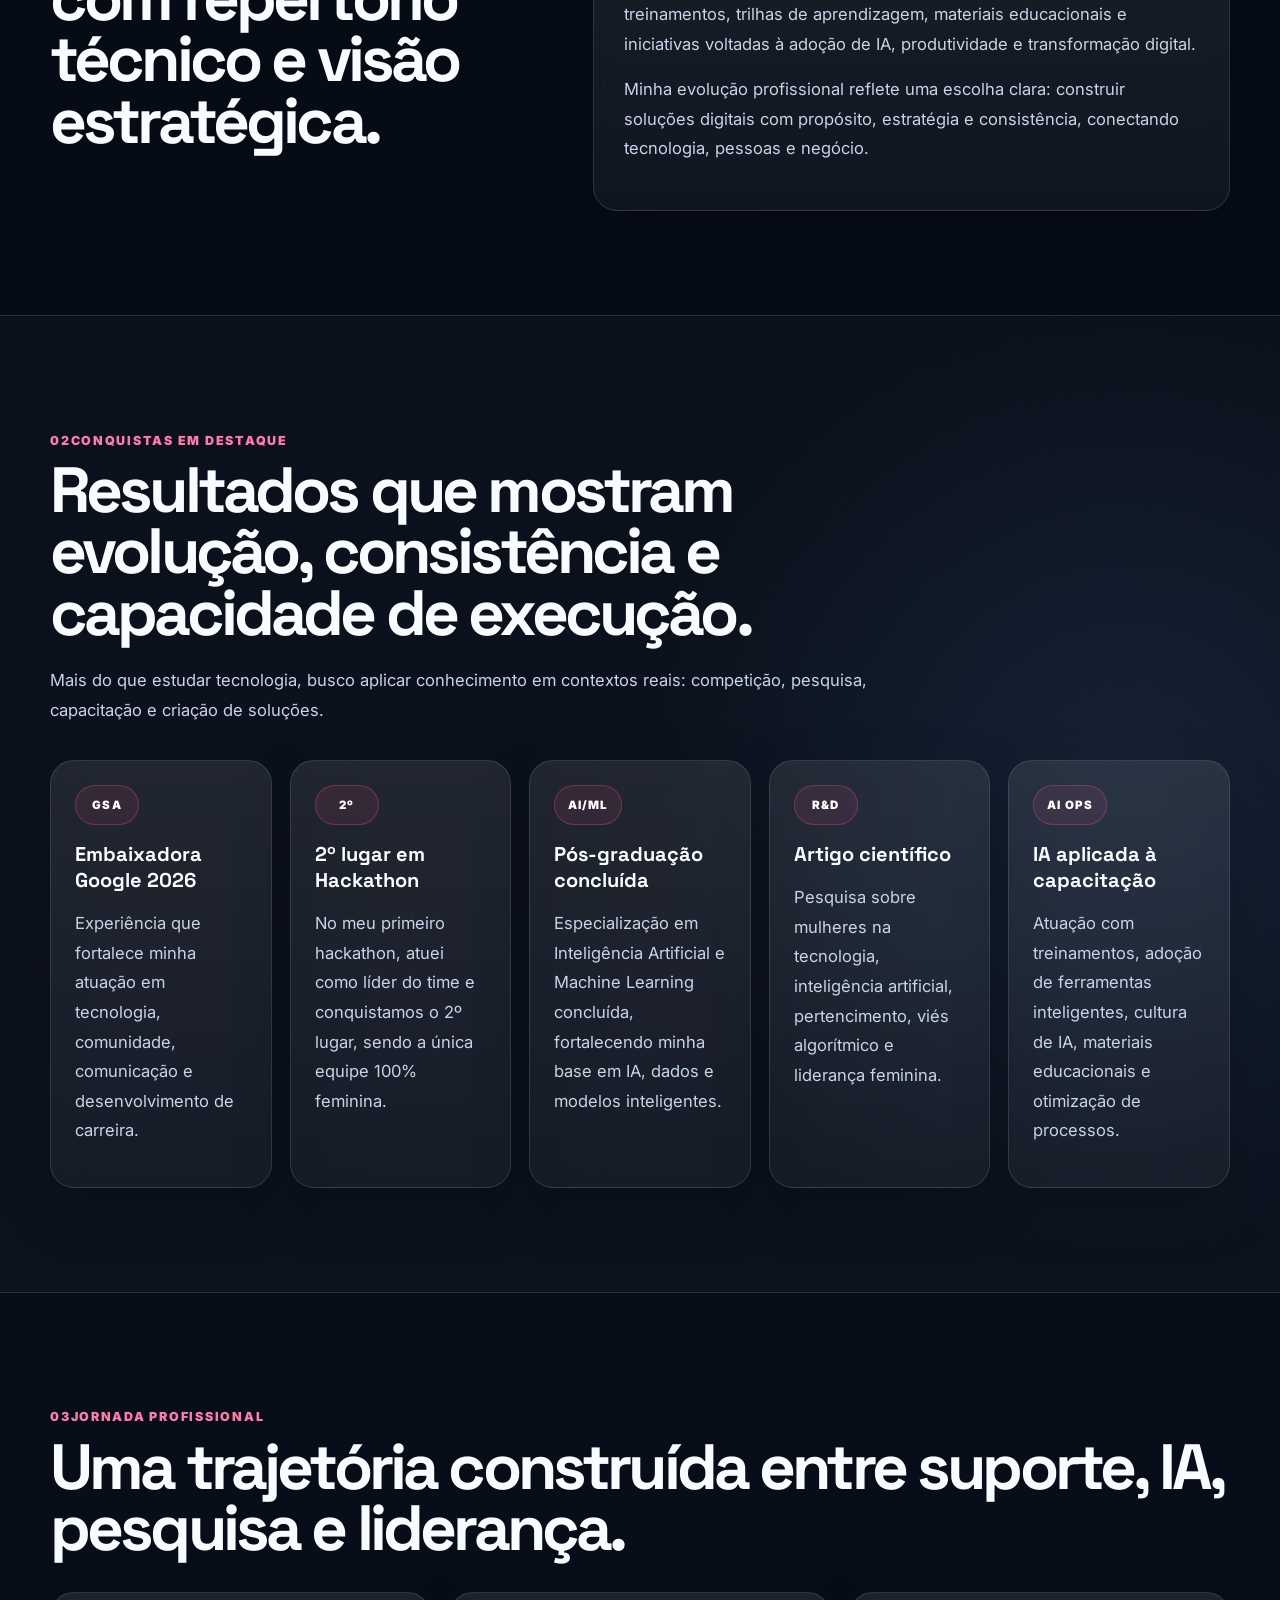
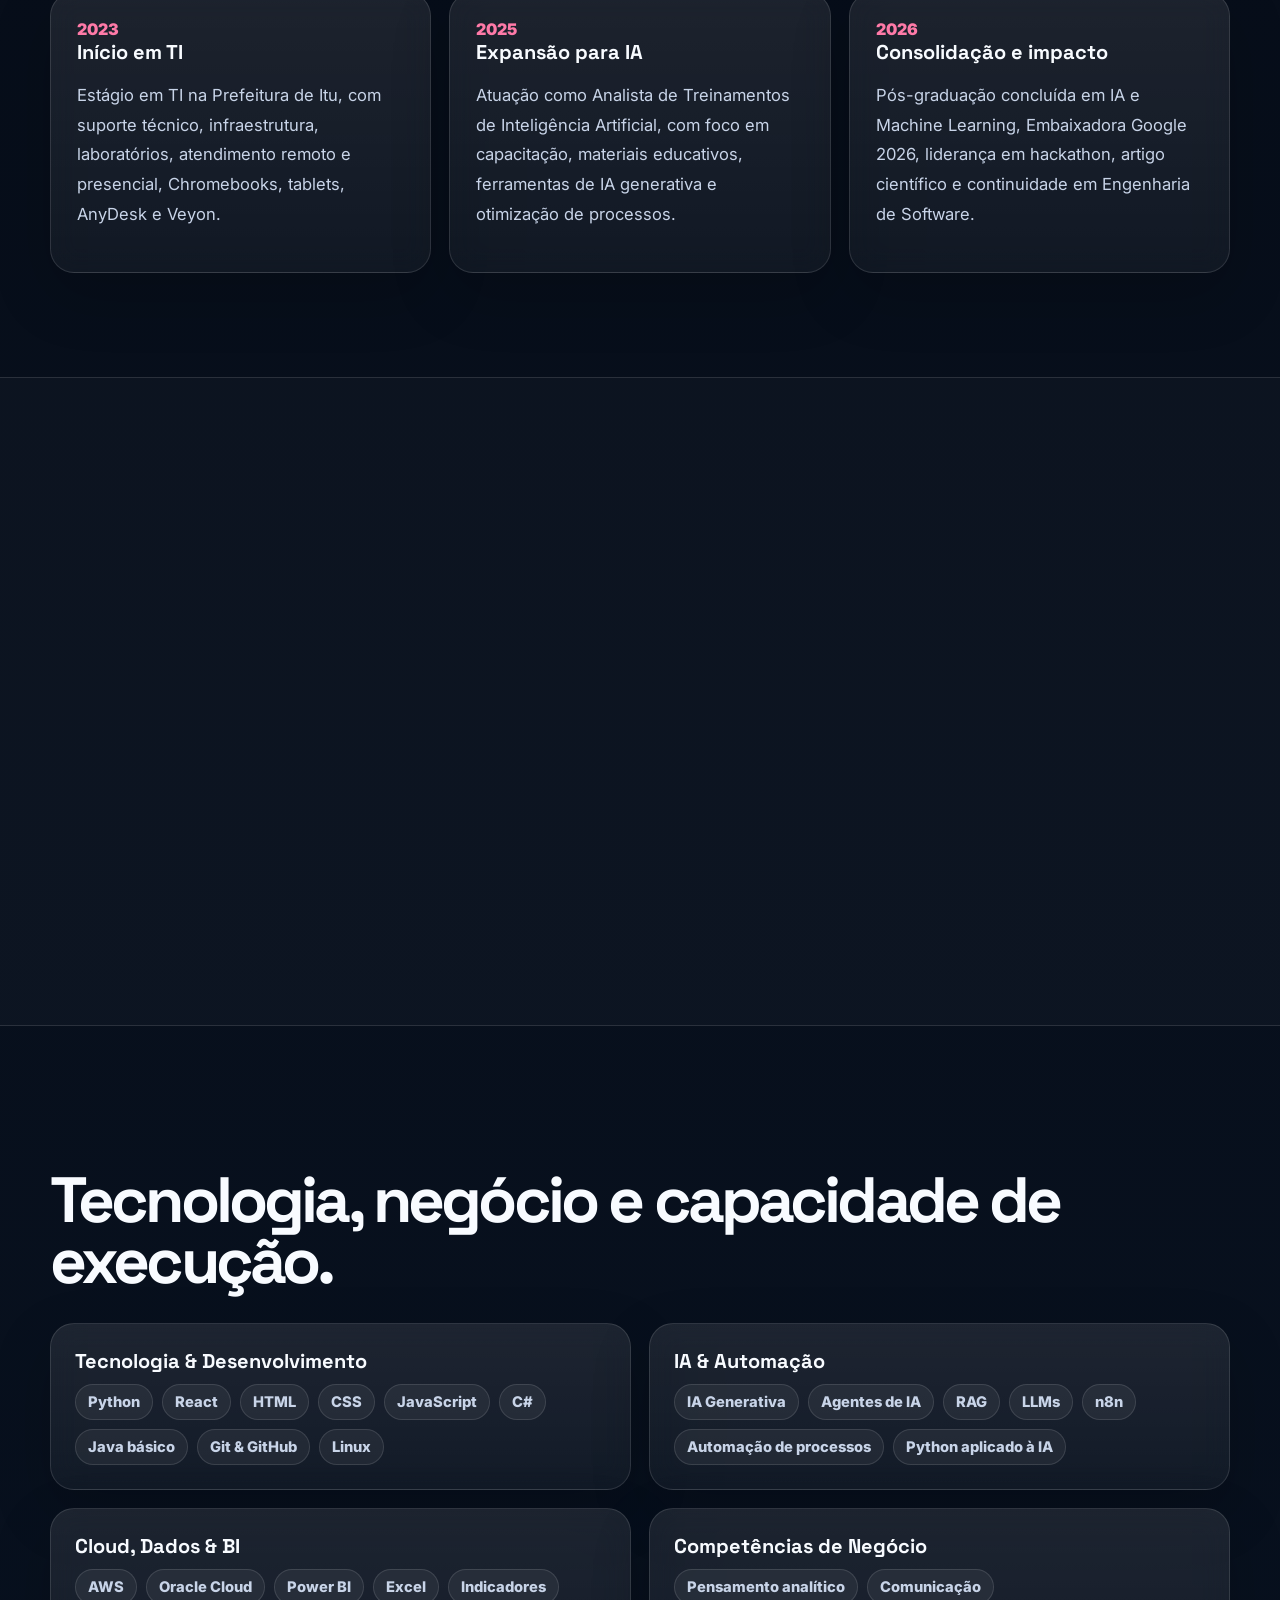
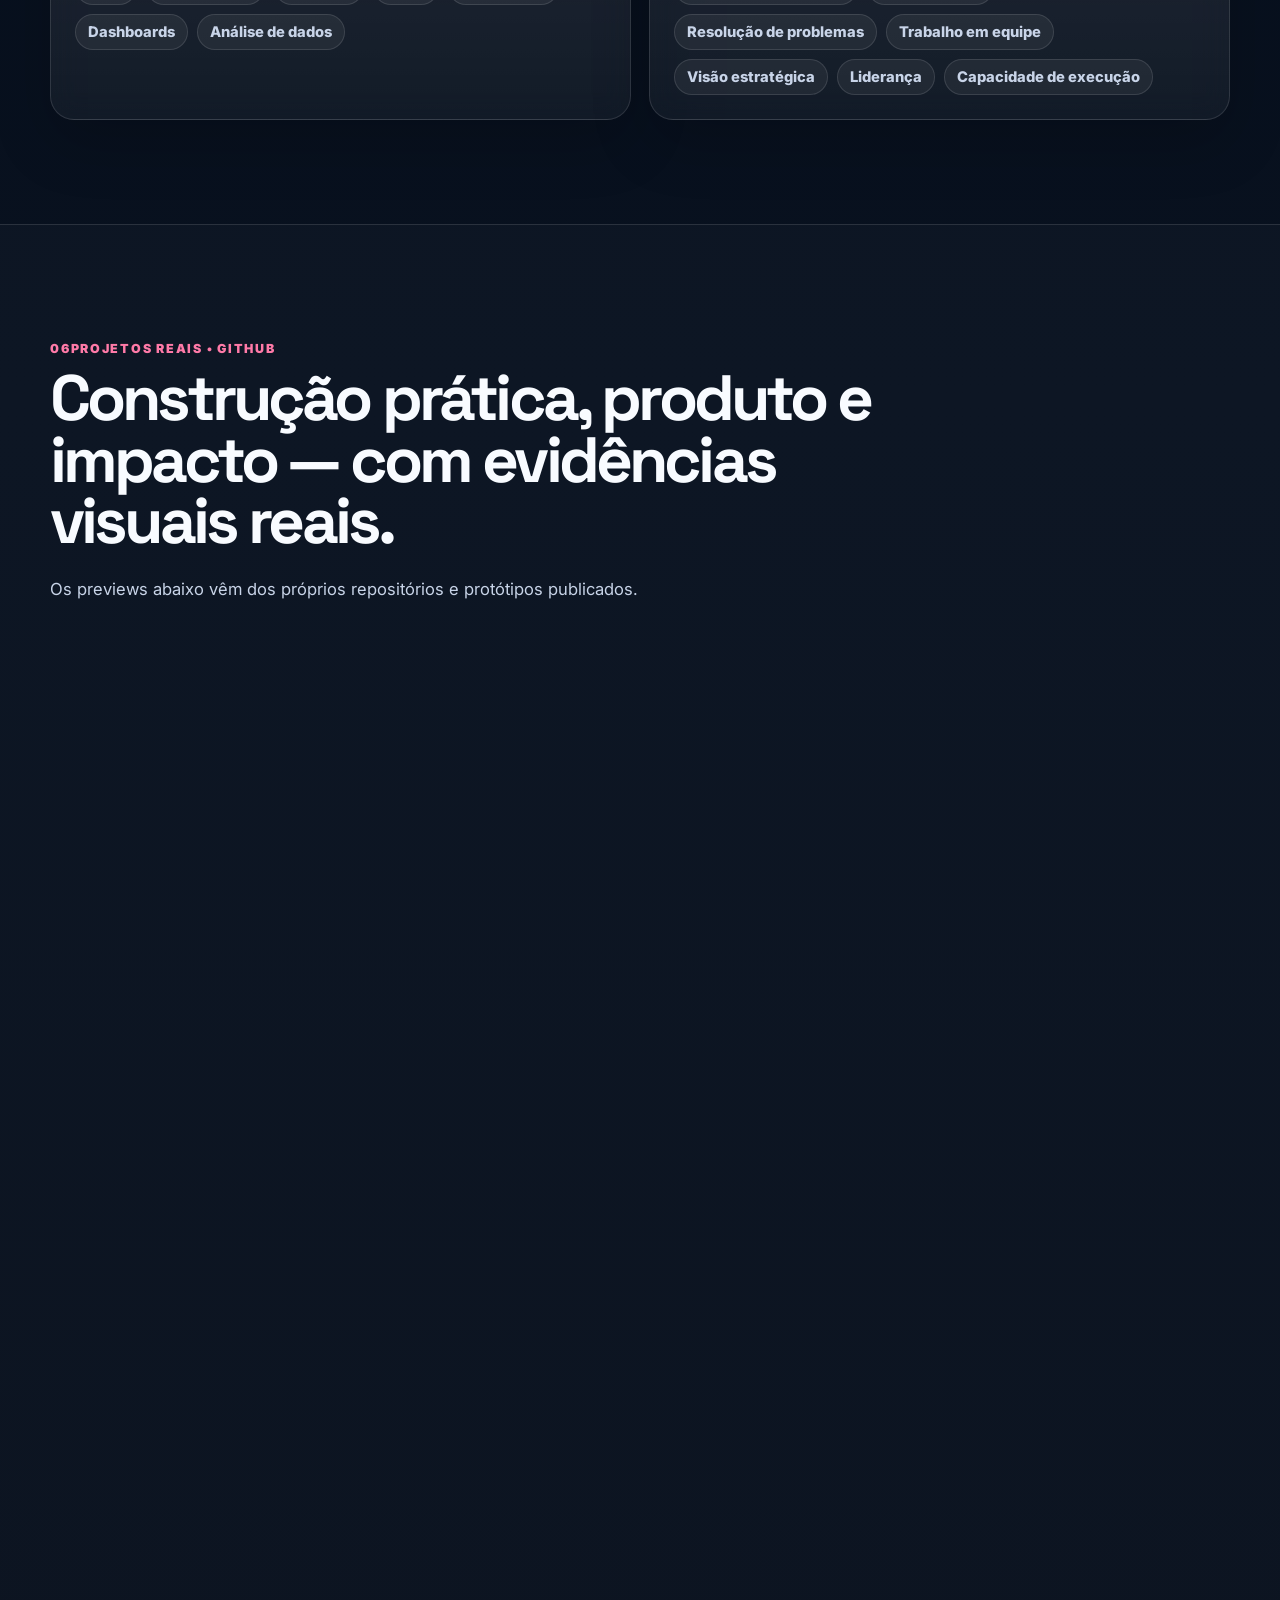
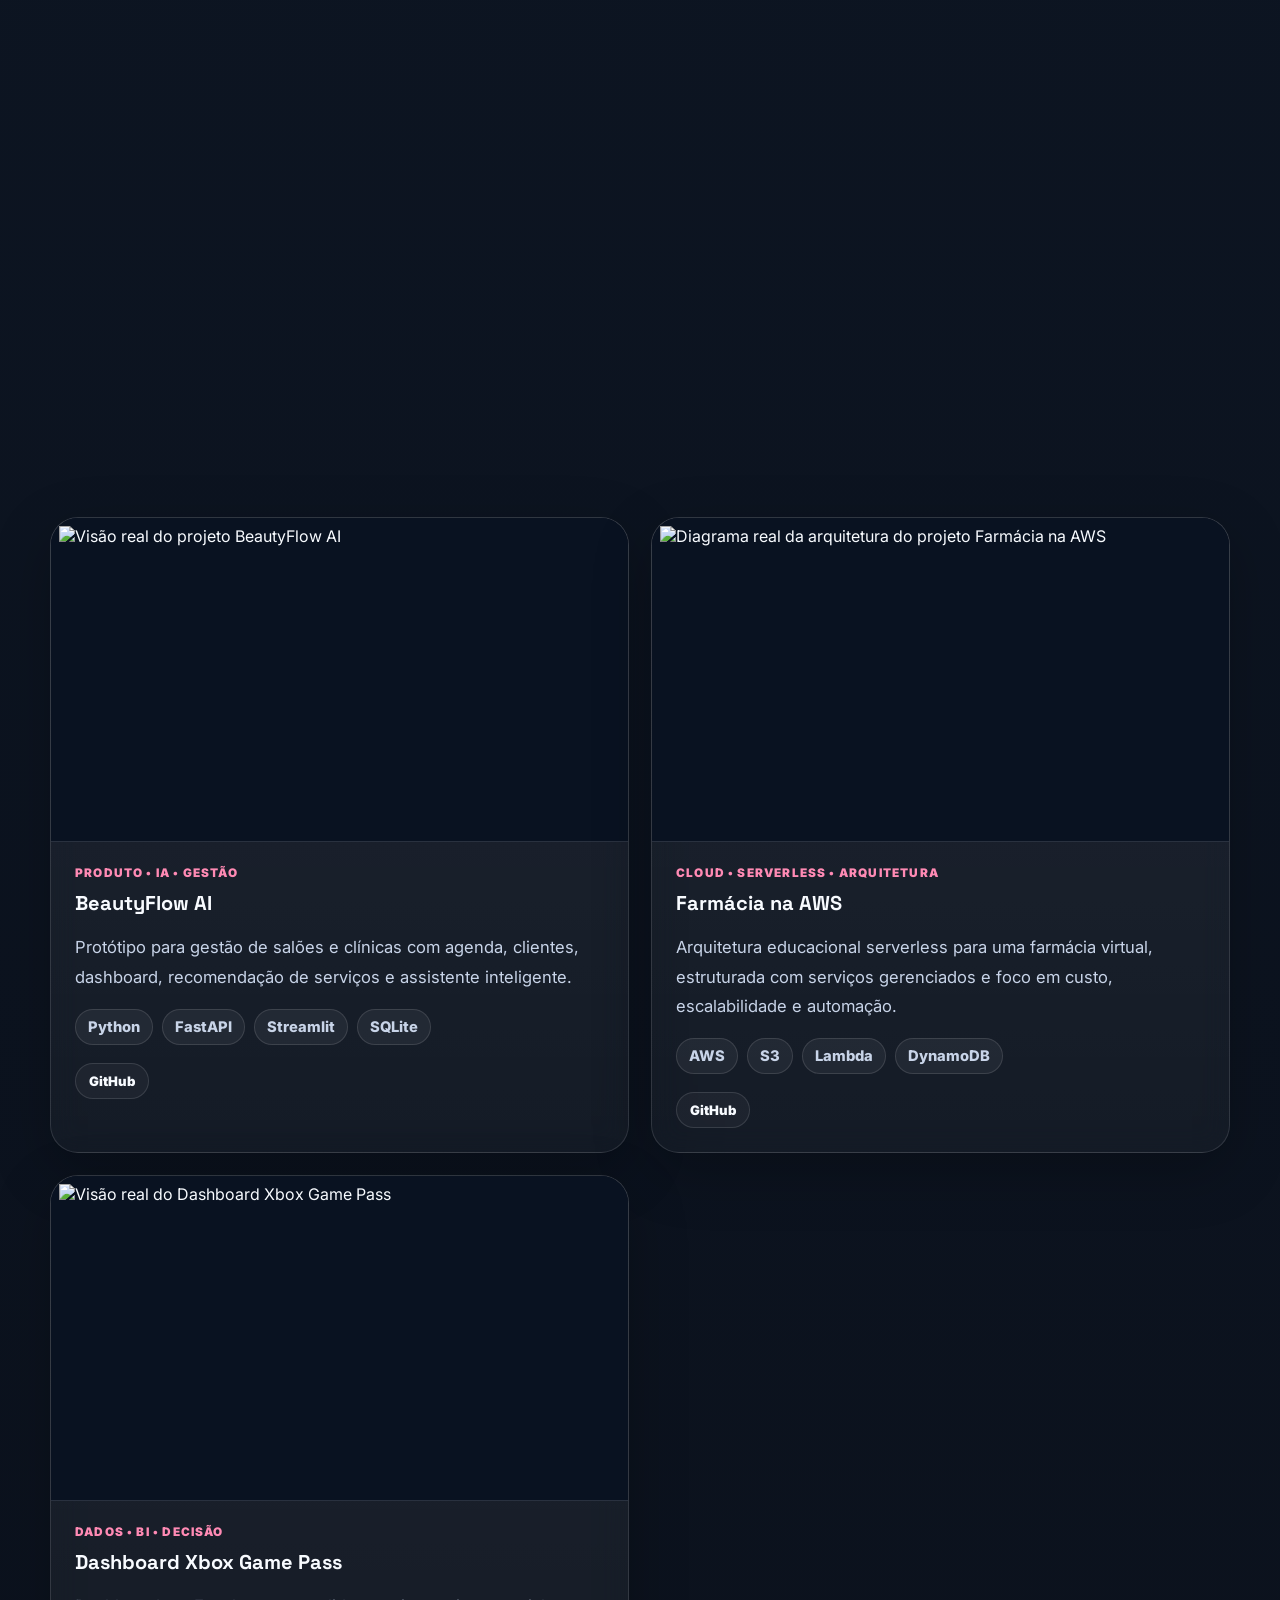
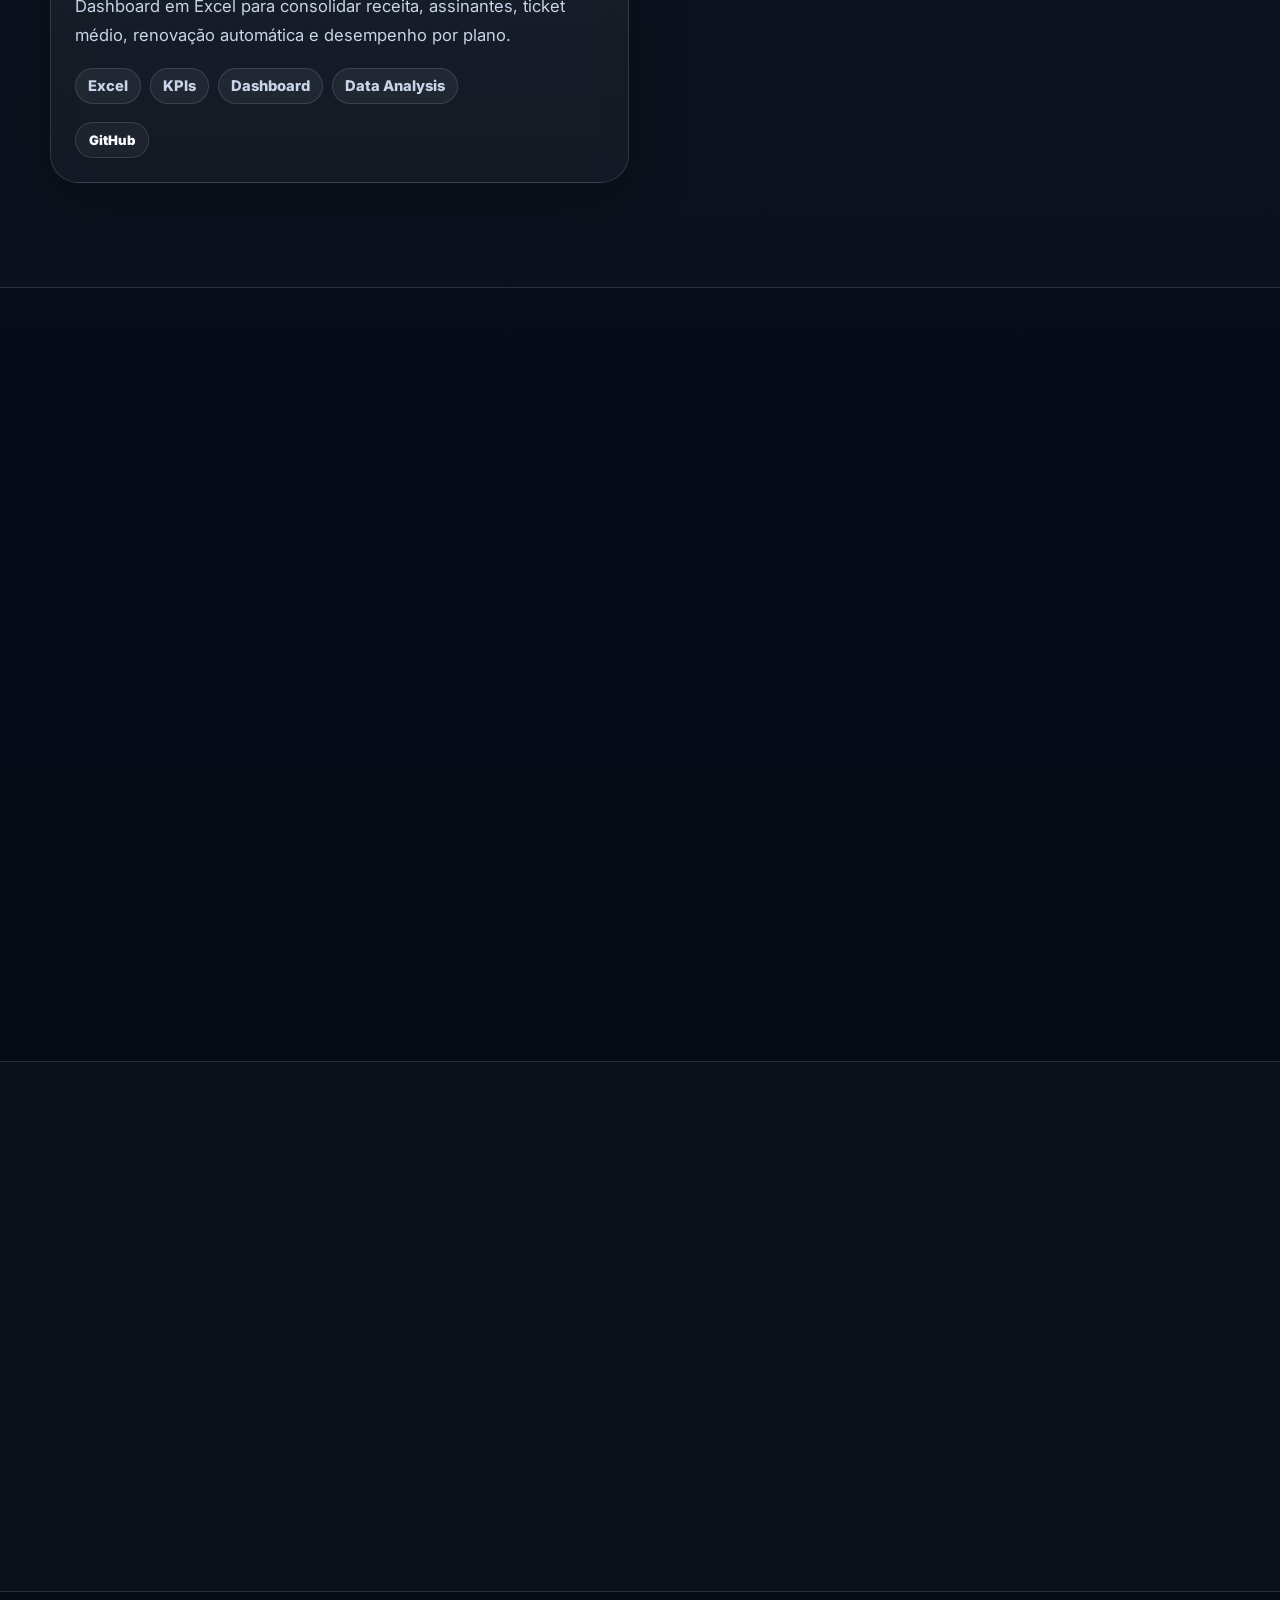
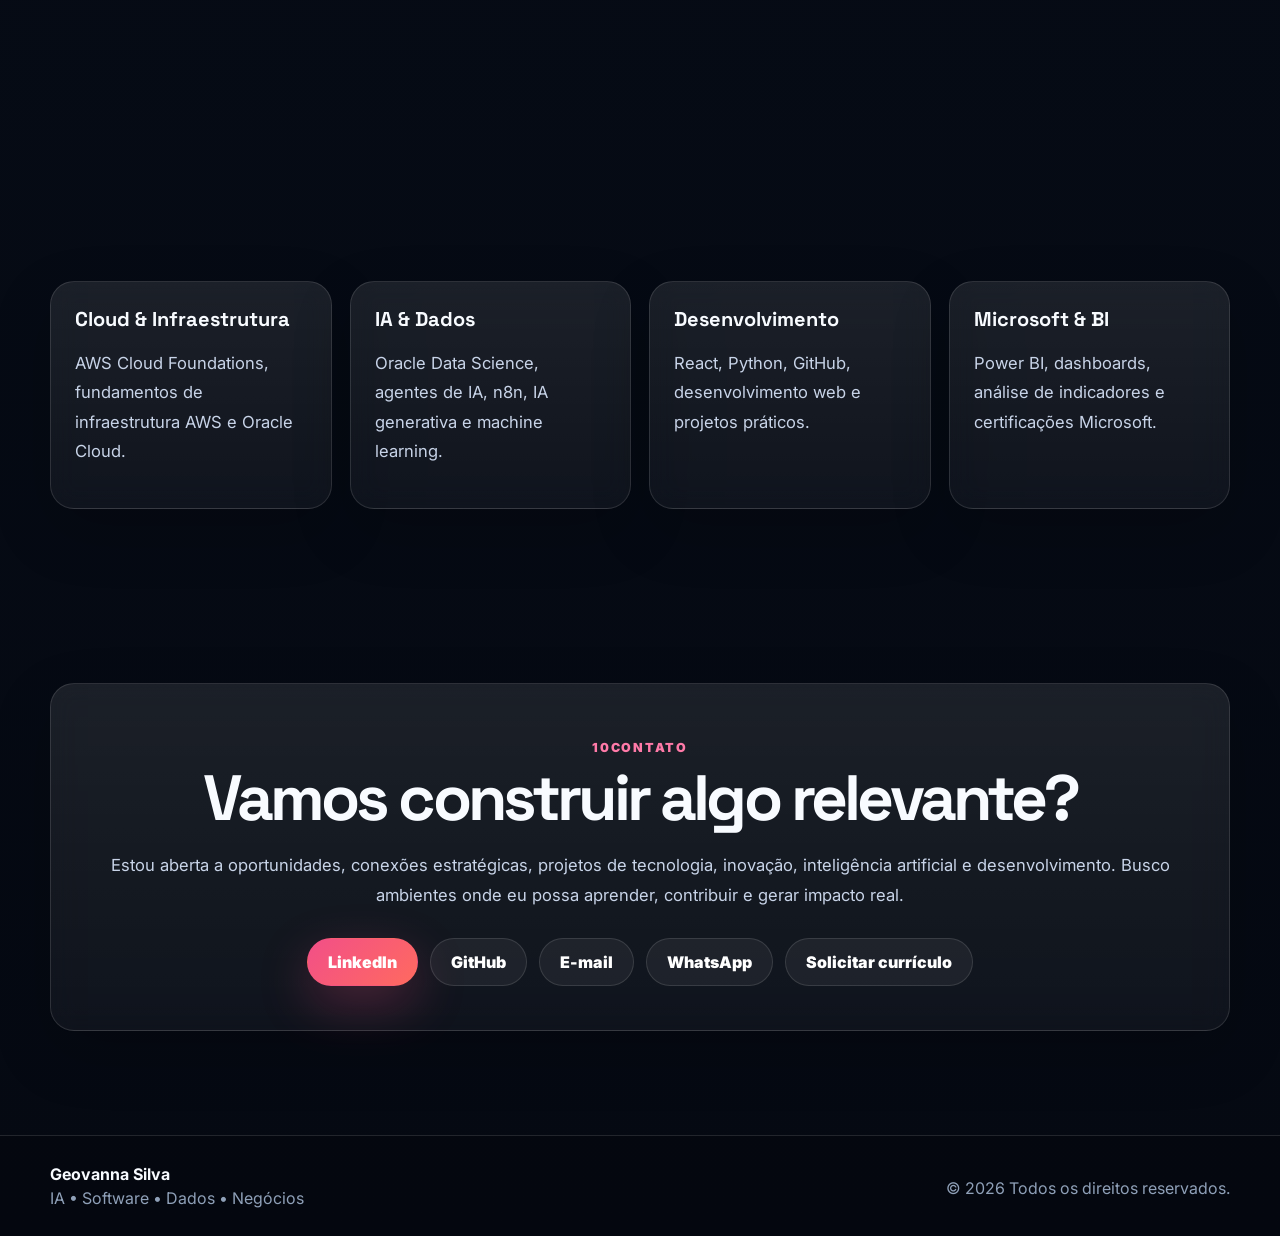
==== commit cffb9652: "Redesign portfolio with executive editorial hierarchy" ====
--- a/index.html
+++ b/index.html
@@ -13,11 +13,11 @@
   <link rel="preconnect" href="https://fonts.gstatic.com" crossorigin />
   <link href="https://fonts.googleapis.com/css2?family=Inter:wght@400;500;600;700;800;900&family=Space+Grotesk:wght@500;600;700&display=swap" rel="stylesheet" />
   <link rel="stylesheet" href="https://cdn.jsdelivr.net/gh/devicons/devicon@latest/devicon.min.css" />
-  <link rel="stylesheet" href="./css/styles.css?v=1" />
+  <link rel="stylesheet" href="./css/styles.css?v=4" />
 </head>
 <body>
   <div class="noise" aria-hidden="true"></div>
-  <div class="orbits" aria-hidden="true"><span></span><span></span><span></span></div>
+  
   <a class="skip-link" href="#main" data-i18n="skipLink">Pular para o conteúdo</a>
 
   <header class="site-header">
@@ -55,6 +55,11 @@
             <a class="btn btn-primary" href="#projects" data-i18n="heroBtnProjects">Ver projetos com impacto</a>
             <a class="btn" href="#hackathon" data-i18n="heroBtnHackathon">Conhecer case hackathon</a>
           </div>
+          <div class="hero-proof reveal reveal-delay-5">
+            <span><strong>02</strong> hackathons com pódio</span>
+            <span><strong>AI/ML</strong> pós-graduação concluída</span>
+            <span><strong>Google</strong> embaixadora 2026</span>
+          </div>
           <div class="social-row reveal reveal-delay-5">
             <a class="social-link" href="https://github.com/geovannasilva15" target="_blank" rel="noopener"><i class="devicon-github-original"></i><span>GitHub</span></a>
             <a class="social-link" href="https://www.linkedin.com/in/geovanna-silva-55744022a/" target="_blank" rel="noopener"><i class="devicon-linkedin-plain colored"></i><span>LinkedIn</span></a>
@@ -86,14 +91,14 @@
 
     <section class="section" id="about">
       <div class="container split-layout">
-        <div class="section-intro reveal"><p class="eyebrow" data-i18n="aboutEyebrow">Sobre mim</p><h2 class="section-title" data-i18n="aboutTitle">Uma profissional em tecnologia com repertório técnico e visão estratégica.</h2></div>
-        <div class="content-card reveal reveal-delay-1"><p data-i18n="aboutText1">Sou Geovanna Eduarda da Silva, profissional de Tecnologia da Informação formada em Gestão da Tecnologia da Informação, bacharelanda em Engenharia de Software e pós-graduada em Inteligência Artificial e Machine Learning.</p><p data-i18n="aboutText2">Atuo como Analista de Treinamentos de Inteligência Artificial, criando treinamentos, trilhas de aprendizagem, materiais educacionais e iniciativas voltadas à adoção de IA, produtividade e transformação digital.</p><p data-i18n="aboutText3">Minha evolução profissional reflete uma escolha clara: construir soluções digitais com propósito, estratégia e consistência, conectando tecnologia, pessoas e negócio.</p></div>
+        <div class="section-intro reveal"><p class="eyebrow"><span class="section-no">01</span><span data-i18n="aboutEyebrow">Sobre mim</span></p><h2 class="section-title" data-i18n="aboutTitle">IA aplicada, software e aprendizagem: uma carreira construída entre tecnologia e pessoas.</h2></div>
+        <div class="content-card reveal reveal-delay-1"><p data-i18n="aboutText1">Sou Geovanna Eduarda da Silva, profissional de Tecnologia da Informação formada em Gestão da Tecnologia da Informação, bacharelanda em Engenharia de Software e pós-graduada em Inteligência Artificial e Machine Learning.</p><p data-i18n="aboutText2">Atuo profissionalmente com Inteligência Artificial aplicada à capacitação, criando treinamentos, trilhas, materiais educacionais e iniciativas de adoção de IA que conectam tecnologia, produtividade e transformação digital.</p><p data-i18n="aboutText3">Minha evolução profissional reflete uma escolha clara: construir soluções digitais com propósito, estratégia e consistência, conectando tecnologia, pessoas e negócio.</p></div>
       </div>
     </section>
 
     <section class="section section-muted" id="achievements">
       <div class="container">
-        <div class="section-heading reveal"><p class="eyebrow" data-i18n="achievementsEyebrow">Conquistas em destaque</p><h2 class="section-title" data-i18n="achievementsTitle">Resultados que mostram evolução, consistência e capacidade de execução.</h2><p class="section-lead" data-i18n="achievementsLead">Mais do que estudar tecnologia, busco aplicar conhecimento em contextos reais: competição, pesquisa, capacitação e criação de soluções.</p></div>
+        <div class="section-heading reveal"><p class="eyebrow"><span class="section-no">02</span><span data-i18n="achievementsEyebrow">Conquistas em destaque</span></p><h2 class="section-title" data-i18n="achievementsTitle">Marcos que comprovam execução, liderança e evolução técnica.</h2><p class="section-lead" data-i18n="achievementsLead">Hackathons, pesquisa, projetos e experiência profissional: evidências de como transformo aprendizado em entrega.</p></div>
         <div class="cards achievement-grid">
           <article class="card reveal"><div class="card-icon">GSA</div><h3 data-i18n="achGoogleTitle">Embaixadora Google 2026</h3><p data-i18n="achGoogleText">Reconhecimento que reforça minha presença em tecnologia, inovação, comunidade e desenvolvimento de carreira com impacto.</p></article>
           <article class="card reveal reveal-delay-1"><div class="card-icon">2º</div><h3 data-i18n="ach1Title">2º lugar em Hackathon</h3><p data-i18n="ach1Text">No meu primeiro hackathon, atuei como líder do time e conquistamos o 2º lugar, sendo o único grupo formado por mulheres.</p></article>
@@ -105,7 +110,7 @@
     </section>
 
     <section class="section" id="journey">
-      <div class="container"><p class="eyebrow reveal" data-i18n="journeyEyebrow">Jornada Profissional</p><h2 class="section-title reveal reveal-delay-1" data-i18n="journeyTitle">Uma trajetória construída entre suporte, IA, pesquisa e liderança.</h2><div class="timeline">
+      <div class="container"><p class="eyebrow reveal"><span class="section-no">03</span><span data-i18n="journeyEyebrow">Jornada Profissional</span></p><h2 class="section-title reveal reveal-delay-1" data-i18n="journeyTitle">Uma trajetória construída entre suporte, IA, pesquisa e liderança.</h2><div class="timeline">
         <article class="timeline-item reveal"><span>2023</span><h3 data-i18n="journey1Title">Início em TI</h3><p data-i18n="journey1Text">Estágio em TI na Prefeitura de Itu, com suporte técnico, infraestrutura, laboratórios, atendimento remoto e presencial, Chromebooks, tablets, AnyDesk e Veyon.</p></article>
         <article class="timeline-item reveal reveal-delay-1"><span>2025</span><h3 data-i18n="journey2Title">Expansão para IA</h3><p data-i18n="journey2Text">Atuação como Analista de Treinamentos de Inteligência Artificial, com foco em capacitação, materiais educativos, ferramentas de IA generativa e otimização de processos.</p></article>
         <article class="timeline-item reveal reveal-delay-2"><span>2026</span><h3 data-i18n="journey3Title">Consolidação e impacto</h3><p data-i18n="journey3Text">Pós-graduação concluída em IA e Machine Learning, Embaixadora Google 2026, liderança em hackathon, artigo científico e continuidade em Engenharia de Software.</p></article>
@@ -113,15 +118,15 @@
     </section>
 
     <section class="section section-muted" id="education">
-      <div class="container"><p class="eyebrow reveal" data-i18n="educationEyebrow">Formação Acadêmica</p><h2 class="section-title reveal reveal-delay-1" data-i18n="educationTitle">Base acadêmica direcionada para IA, software e gestão.</h2><div class="cards three-grid">
-        <article class="card reveal"><div class="card-icon">🤖</div><h3 data-i18n="edu1Title">Pós em IA e Machine Learning</h3><p data-i18n="edu1Text">Concluída. Foco em inteligência artificial, dados, modelos inteligentes e aplicações práticas.</p></article>
-        <article class="card reveal reveal-delay-1"><div class="card-icon">💻</div><h3 data-i18n="edu2Title">Engenharia de Software</h3><p data-i18n="edu2Text">Graduação em andamento, com foco em desenvolvimento, arquitetura, requisitos e qualidade.</p></article>
-        <article class="card reveal reveal-delay-2"><div class="card-icon">📚</div><h3 data-i18n="edu3Title">Gestão de TI</h3><p data-i18n="edu3Text">Formação concluída, com base em processos, infraestrutura, tecnologia e visão organizacional.</p></article>
+      <div class="container"><p class="eyebrow reveal"><span class="section-no">04</span><span data-i18n="educationEyebrow">Formação Acadêmica</span></p><h2 class="section-title reveal reveal-delay-1" data-i18n="educationTitle">Base acadêmica direcionada para IA, software e gestão.</h2><div class="cards three-grid">
+        <article class="card reveal"><div class="card-icon">AI/ML</div><h3 data-i18n="edu1Title">Pós em IA e Machine Learning</h3><p data-i18n="edu1Text">Concluída. Foco em inteligência artificial, dados, modelos inteligentes e aplicações práticas.</p></article>
+        <article class="card reveal reveal-delay-1"><div class="card-icon">SWE</div><h3 data-i18n="edu2Title">Engenharia de Software</h3><p data-i18n="edu2Text">Graduação em andamento, com foco em desenvolvimento, arquitetura, requisitos e qualidade.</p></article>
+        <article class="card reveal reveal-delay-2"><div class="card-icon">ITM</div><h3 data-i18n="edu3Title">Gestão de TI</h3><p data-i18n="edu3Text">Formação concluída, com base em processos, infraestrutura, tecnologia e visão organizacional.</p></article>
       </div></div>
     </section>
 
     <section class="section" id="skills">
-      <div class="container"><p class="eyebrow reveal" data-i18n="skillsEyebrow">Competências</p><h2 class="section-title reveal reveal-delay-1" data-i18n="skillsTitle">Tecnologia, negócio e capacidade de execução.</h2><div class="skill-matrix">
+      <div class="container"><p class="eyebrow reveal"><span class="section-no">05</span><span data-i18n="skillsEyebrow">Competências</span></p><h2 class="section-title reveal reveal-delay-1" data-i18n="skillsTitle">Stack técnico com aplicação prática em IA, software, automação e dados.</h2><div class="skill-matrix">
         <article class="skill-block reveal"><h3 data-i18n="skills1Title">Tecnologia & Desenvolvimento</h3><div class="tags"><span>Python</span><span>React</span><span>HTML</span><span>CSS</span><span>JavaScript</span><span>C#</span><span>Java básico</span><span>Git & GitHub</span><span>Linux</span></div></article>
         <article class="skill-block reveal reveal-delay-1"><h3 data-i18n="skills2Title">IA & Automação</h3><div class="tags"><span>IA Generativa</span><span>Agentes de IA</span><span>RAG</span><span>LLMs</span><span>n8n</span><span>Automação de processos</span><span>Python aplicado à IA</span></div></article>
         <article class="skill-block reveal reveal-delay-2"><h3 data-i18n="skills3Title">Cloud, Dados & BI</h3><div class="tags"><span>AWS</span><span>Oracle Cloud</span><span>Power BI</span><span>Excel</span><span>Indicadores</span><span>Dashboards</span><span>Análise de dados</span></div></article>
@@ -132,7 +137,7 @@
     <section class="section section-muted" id="projects">
       <div class="container">
         <div class="section-heading reveal">
-          <p class="eyebrow" data-i18n="projectsEyebrow">Projetos reais • GitHub</p>
+          <p class="eyebrow"><span class="section-no">06</span><span data-i18n="projectsEyebrow">Projetos reais • GitHub</span></p>
           <h2 class="section-title" data-i18n="projectsTitle">Construção prática, produto e impacto — com evidências visuais reais.</h2>
           <p class="section-lead project-intro">Os previews abaixo vêm dos próprios repositórios e protótipos publicados.</p>
         </div>
@@ -224,7 +229,7 @@
     <section class="section" id="hackathon">
       <div class="container case-grid">
         <div class="case-header reveal">
-          <p class="eyebrow" data-i18n="hackEyebrow">Case de liderança • Neural Rose</p>
+          <p class="eyebrow"><span class="section-no">07</span><span data-i18n="hackEyebrow">Case de liderança • Neural Rose</span></p>
           <h2 class="section-title" data-i18n="hackTitle">Primeiro hackathon. Liderança do time. Única equipe 100% feminina. 2º lugar.</h2>
           <p class="section-lead" data-i18n="hackLead">No Hackathon WeHandle × PUC Campinas 2026, liderei a equipe Neural Rose na construção de uma solução preditiva para análise de risco de fornecedores. Em poucas horas, transformamos um problema de negócio em proposta, interface, narrativa e demonstração.</p>
           <a class="case-preview-link" href="https://github.com/geovannasilva15/Neural-rose" target="_blank" rel="noopener">
@@ -241,11 +246,11 @@
     </section>
 
     <section class="section section-muted" id="research">
-      <div class="container split-layout"><div class="section-intro reveal"><p class="eyebrow" data-i18n="researchEyebrow">Pesquisa aplicada</p><h2 class="section-title" data-i18n="researchTitle">Artigo científico sobre mulheres, tecnologia e IA.</h2></div><div class="content-card reveal reveal-delay-1"><p data-i18n="researchText">Minha pesquisa discute qualificação, pertencimento, inteligência artificial, viés algorítmico e protagonismo feminino em decisões tecnológicas. É uma linha que conecta tecnologia, responsabilidade e impacto social.</p><div class="research-stats"><span><strong>28</strong><small data-i18n="researchStat1">participantes</small></span><span><strong>53,6%</strong><small data-i18n="researchStat2">usam IA frequentemente ou às vezes</small></span><span><strong>85,7%</strong><small data-i18n="researchStat3">percebem tecnologia como área masculinizada</small></span></div></div></div>
+      <div class="container split-layout"><div class="section-intro reveal"><p class="eyebrow"><span class="section-no">08</span><span data-i18n="researchEyebrow">Pesquisa aplicada</span></p><h2 class="section-title" data-i18n="researchTitle">Artigo científico sobre mulheres, tecnologia e IA.</h2></div><div class="content-card reveal reveal-delay-1"><p data-i18n="researchText">Minha pesquisa discute qualificação, pertencimento, inteligência artificial, viés algorítmico e protagonismo feminino em decisões tecnológicas. É uma linha que conecta tecnologia, responsabilidade e impacto social.</p><div class="research-stats"><span><strong>81</strong><small data-i18n="researchStat1">participantes</small></span><span><strong>96,3%</strong><small data-i18n="researchStat2">usam IA frequentemente ou às vezes</small></span><span><strong>92,6%</strong><small data-i18n="researchStat3">percebem tecnologia como área masculinizada</small></span></div></div></div>
     </section>
 
     <section class="section" id="certifications">
-      <div class="container"><p class="eyebrow reveal" data-i18n="certEyebrow">Certificações & desenvolvimento contínuo</p><h2 class="section-title reveal reveal-delay-1" data-i18n="certTitle">Aprendizado contínuo como estratégia de carreira.</h2><div class="cards four-grid">
+      <div class="container"><p class="eyebrow reveal"><span class="section-no">09</span><span data-i18n="certEyebrow">Certificações & desenvolvimento contínuo</span></p><h2 class="section-title reveal reveal-delay-1" data-i18n="certTitle">Aprendizado contínuo como estratégia de carreira.</h2><div class="cards four-grid">
         <article class="card reveal"><h3 data-i18n="cert1Title">Cloud & Infraestrutura</h3><p>AWS Cloud Foundations, fundamentos de infraestrutura AWS e Oracle Cloud.</p></article>
         <article class="card reveal reveal-delay-1"><h3 data-i18n="cert2Title">IA & Dados</h3><p>Oracle Data Science, agentes de IA, n8n, IA generativa e machine learning.</p></article>
         <article class="card reveal reveal-delay-2"><h3 data-i18n="cert3Title">Desenvolvimento</h3><p>React, Python, GitHub, desenvolvimento web e projetos práticos.</p></article>
@@ -254,12 +259,12 @@
     </section>
 
     <section class="section section-contact" id="contact">
-      <div class="container contact-box reveal"><p class="eyebrow" data-i18n="contactEyebrow">Contato</p><h2 class="section-title" data-i18n="contactTitle">Vamos construir algo relevante?</h2><p class="section-lead" data-i18n="contactLead">Estou aberta a oportunidades, conexões estratégicas, projetos de tecnologia, inovação, inteligência artificial e desenvolvimento. Busco ambientes onde eu possa aprender, contribuir e gerar impacto real.</p><div class="actions center"><a class="btn btn-primary" href="https://www.linkedin.com/in/geovanna-silva-55744022a/" target="_blank" rel="noopener">LinkedIn</a><a class="btn" href="https://github.com/geovannasilva15" target="_blank" rel="noopener">GitHub</a><a class="btn" href="mailto:geovanna.eduarda2003@gmail.com">E-mail</a><a class="btn" href="https://wa.me/5511911687141" target="_blank" rel="noopener">WhatsApp</a><a class="btn" href="mailto:geovanna.eduarda2003@gmail.com?subject=Solicitação%20de%20currículo%20-%20Geovanna%20Silva" data-i18n="cvButton">Solicitar currículo</a></div></div>
+      <div class="container contact-box reveal"><p class="eyebrow"><span class="section-no">10</span><span data-i18n="contactEyebrow">Contato</span></p><h2 class="section-title" data-i18n="contactTitle">Tecnologia boa resolve problemas reais.</h2><p class="section-lead" data-i18n="contactLead">Conecto IA, software, dados e capacitação para construir soluções úteis. Se você trabalha com tecnologia, inovação ou produtos digitais, podemos conversar.</p><div class="actions center"><a class="btn btn-primary" href="https://www.linkedin.com/in/geovanna-silva-55744022a/" target="_blank" rel="noopener">LinkedIn</a><a class="btn" href="https://github.com/geovannasilva15" target="_blank" rel="noopener">GitHub</a><a class="btn" href="mailto:geovanna.eduarda2003@gmail.com">E-mail</a><a class="btn" href="https://wa.me/5511911687141" target="_blank" rel="noopener">WhatsApp</a><a class="btn" href="mailto:geovanna.eduarda2003@gmail.com?subject=Solicitação%20de%20currículo%20-%20Geovanna%20Silva" data-i18n="cvButton">Solicitar currículo</a></div></div>
     </section>
   </main>
 
   <footer class="site-footer"><div class="container footer-grid"><div><strong>Geovanna Silva</strong><p data-i18n="footerRole">IA • Software • Dados • Negócios</p></div><p>© <span id="year"></span> <span data-i18n="footerRights">Todos os direitos reservados.</span></p></div></footer>
   <button class="back-to-top" type="button" aria-label="Voltar ao topo">↑</button>
-  <script src="./js/main.js?v=1"></script>
+  <script src="./js/main.js?v=4"></script>
 </body>
 </html>
--- a/css/styles.css
+++ b/css/styles.css
@@ -1 +1,31 @@
 :root{--bg:#07111f;--bg2:#0b172a;--card:rgba(255,255,255,.07);--card2:rgba(255,255,255,.1);--text:#f8fbff;--soft:#c8d4e8;--muted:#8fa0b8;--line:rgba(255,255,255,.12);--pink:#ff4f87;--rose:#ff7aa8;--blue:#55a7ff;--green:#2fe6a6;--radius:24px;--shadow:0 28px 80px rgba(0,0,0,.35);--container:1180px}*{box-sizing:border-box}html{scroll-behavior:smooth;scroll-padding-top:96px}body{margin:0;font-family:Inter,system-ui,-apple-system,Segoe UI,sans-serif;background:radial-gradient(circle at 10% 10%,rgba(255,79,135,.22),transparent 32rem),radial-gradient(circle at 90% 25%,rgba(85,167,255,.18),transparent 30rem),linear-gradient(180deg,#060b15,#08111f 38%,#050912);color:var(--text);overflow-x:hidden}body.menu-open{overflow:hidden}a{color:inherit;text-decoration:none}img{max-width:100%;display:block}button,input,textarea{font:inherit}.noise{position:fixed;inset:0;pointer-events:none;opacity:.18;z-index:0;background-image:linear-gradient(rgba(255,255,255,.04) 1px,transparent 1px),linear-gradient(90deg,rgba(255,255,255,.04) 1px,transparent 1px);background-size:48px 48px;mask-image:radial-gradient(circle at center,#000,transparent 78%)}.orbits{position:fixed;inset:0;z-index:0;pointer-events:none;overflow:hidden}.orbits span{position:absolute;border:1px solid rgba(255,255,255,.08);border-radius:50%;filter:blur(.2px);animation:orbit 18s linear infinite}.orbits span:nth-child(1){width:360px;height:360px;left:-80px;top:120px}.orbits span:nth-child(2){width:520px;height:520px;right:-180px;top:70px;animation-duration:24s}.orbits span:nth-child(3){width:420px;height:420px;left:44%;bottom:-180px;animation-duration:30s}.container{width:min(100% - 36px,var(--container));margin-inline:auto}.section{position:relative;z-index:1;padding:104px 0}.skip-link{position:absolute;left:-999px;top:12px;z-index:9999;background:var(--pink);padding:10px 14px;border-radius:12px;font-weight:800}.skip-link:focus{left:12px}.site-header{position:sticky;top:0;z-index:50;background:rgba(6,11,21,.78);backdrop-filter:blur(18px);border-bottom:1px solid var(--line);transition:.25s}.site-header.scrolled{background:rgba(6,11,21,.94);box-shadow:0 14px 50px rgba(0,0,0,.3)}.nav-shell{min-height:76px;display:flex;align-items:center;gap:18px}.brand{display:inline-flex;align-items:center;gap:10px;font-weight:900;white-space:nowrap}.brand-mark{display:grid;place-items:center;width:38px;height:38px;border-radius:14px;background:linear-gradient(135deg,var(--pink),var(--blue));box-shadow:0 0 32px rgba(255,79,135,.26)}.brand .dot{color:var(--pink)}.menu{display:flex;align-items:center;justify-content:center;gap:6px;flex:1}.menu a{padding:10px 12px;border-radius:999px;color:var(--soft);font-weight:800;font-size:.92rem;white-space:nowrap;transition:.25s}.menu a:hover,.menu a.active{background:rgba(255,255,255,.08);color:#fff}.nav-pill{background:linear-gradient(135deg,rgba(255,79,135,.95),rgba(85,167,255,.72));color:#fff!important}.language-switcher{display:flex;gap:4px;padding:5px;border:1px solid var(--line);border-radius:999px;background:rgba(255,255,255,.05)}.lang-btn{border:0;background:transparent;color:var(--soft);font-weight:900;min-width:36px;height:32px;border-radius:999px;cursor:pointer}.lang-btn.active{background:linear-gradient(135deg,var(--pink),var(--rose));color:#fff}.nav-toggle{display:none;width:44px;height:44px;border:1px solid var(--line);border-radius:14px;background:rgba(255,255,255,.06);cursor:pointer}.nav-toggle span{display:block;width:20px;height:2px;margin:5px auto;background:#fff;border-radius:999px}.hero{min-height:calc(100svh - 76px);display:flex;align-items:center}.hero-grid{display:grid;grid-template-columns:1.08fr .92fr;gap:58px;align-items:center}.hero-kicker,.eyebrow{color:var(--rose);font-weight:900;text-transform:uppercase;letter-spacing:.14em;font-size:.78rem}.hero-title,.section-title{font-family:'Space Grotesk',Inter,sans-serif;font-size:clamp(2.4rem,5vw,5.2rem);line-height:.96;letter-spacing:-.06em;margin:0 0 22px}.hero-title{background:linear-gradient(135deg,#fff,#ffe2ed 48%,#ff7aa8);-webkit-background-clip:text;background-clip:text;color:transparent}.hero-lead,.section-lead,.content-card p,.card p,.timeline-item p,.project-card p,.case-card p{color:var(--soft);line-height:1.78;font-size:1.04rem}.typing-panel{display:inline-flex;gap:10px;align-items:center;padding:12px 16px;border:1px solid var(--line);border-radius:999px;background:rgba(255,255,255,.055);margin-top:16px}.typing-panel span{color:var(--muted);font-weight:800}.typing-panel strong{color:var(--rose)}.typing-panel strong::after{content:'|';animation:blink .8s infinite}.actions{display:flex;flex-wrap:wrap;gap:12px;margin-top:28px}.btn{display:inline-flex;align-items:center;justify-content:center;padding:13px 20px;border-radius:999px;border:1px solid var(--line);background:rgba(255,255,255,.055);font-weight:900;color:#fff;transition:.25s}.btn:hover{transform:translateY(-3px);box-shadow:var(--shadow);border-color:rgba(255,255,255,.28)}.btn-primary{border-color:transparent;background:linear-gradient(135deg,var(--pink),#ff6a5f);box-shadow:0 18px 50px rgba(255,79,135,.25)}.social-row{display:flex;flex-wrap:wrap;gap:12px;margin-top:20px}.social-link{display:inline-flex;align-items:center;gap:10px;padding:10px 15px;border:1px solid var(--line);border-radius:999px;background:rgba(255,255,255,.055);font-weight:800}.portrait-card{position:relative;border:1px solid rgba(255,255,255,.16);border-radius:34px;overflow:hidden;box-shadow:var(--shadow);background:var(--card)}.portrait-card img{width:100%;height:min(62vh,620px);object-fit:cover;object-position:center top}.portrait-overlay{position:absolute;left:22px;right:22px;bottom:22px;padding:16px;border:1px solid rgba(255,255,255,.18);border-radius:20px;background:rgba(7,17,31,.64);backdrop-filter:blur(14px);display:grid;gap:4px}.portrait-overlay span{color:var(--rose);font-weight:900}.portrait-overlay strong{font-size:1.35rem}.impact-stack{display:grid;grid-template-columns:repeat(2,1fr);gap:12px;margin-top:14px}.impact-stack article,.strip-grid article,.content-card,.card,.timeline-item,.skill-block,.project-card,.case-card,.contact-box{border:1px solid var(--line);border-radius:var(--radius);background:linear-gradient(180deg,rgba(255,255,255,.09),rgba(255,255,255,.045));box-shadow:0 18px 60px rgba(0,0,0,.23);backdrop-filter:blur(14px)}.impact-stack article{padding:16px}.impact-stack strong{display:block;font-size:1.2rem}.impact-stack span{color:var(--muted);font-weight:700}.impact-strip{padding:42px 0}.strip-grid{display:grid;grid-template-columns:repeat(4,1fr);gap:14px}.strip-grid article{padding:20px}.strip-grid span{color:var(--rose);font-weight:900}.strip-grid strong{display:block;margin:10px 0 6px}.strip-grid p{margin:0;color:var(--muted);line-height:1.5}.split-layout{display:grid;grid-template-columns:.88fr 1.12fr;gap:42px;align-items:start}.content-card{padding:30px}.content-card p{margin:0 0 16px}.section-muted{background:rgba(255,255,255,.025);border-top:1px solid var(--line);border-bottom:1px solid var(--line)}.section-heading{max-width:840px;margin-bottom:34px}.cards{display:grid;gap:18px}.achievement-grid{grid-template-columns:repeat(5,1fr)}.three-grid{grid-template-columns:repeat(3,1fr)}.four-grid{grid-template-columns:repeat(4,1fr)}.card{padding:24px;transition:.25s}.card:hover,.timeline-item:hover,.skill-block:hover,.project-card:hover{transform:translateY(-8px);border-color:rgba(255,122,168,.36)}.card-icon{display:grid;place-items:center;width:52px;height:52px;border-radius:16px;background:linear-gradient(135deg,var(--pink),var(--blue));margin-bottom:16px;font-size:1.45rem}.card h3,.timeline-item h3,.skill-block h3,.project-card h3,.case-card h3{font-family:'Space Grotesk',Inter,sans-serif;margin:0 0 10px;font-size:1.25rem}.timeline{display:grid;grid-template-columns:repeat(3,1fr);gap:18px;margin-top:32px}.timeline-item{padding:26px}.timeline-item span{color:var(--rose);font-weight:900}.skill-matrix{display:grid;grid-template-columns:repeat(2,1fr);gap:18px;margin-top:30px}.skill-block{padding:24px}.tags{display:flex;flex-wrap:wrap;gap:9px}.tags span{padding:8px 12px;border:1px solid var(--line);border-radius:999px;color:var(--soft);background:rgba(255,255,255,.055);font-weight:800;font-size:.92rem}.project-grid{grid-template-columns:repeat(3,1fr)}.project-card{overflow:hidden;transition:.25s}.project-visual{min-height:180px;display:grid;place-items:center;font-family:'Space Grotesk';font-size:2.2rem;font-weight:900;letter-spacing:-.05em;background:radial-gradient(circle at top left,rgba(255,79,135,.45),transparent 14rem),radial-gradient(circle at bottom right,rgba(85,167,255,.35),transparent 13rem),#101b31}.project-visual.proof{background:radial-gradient(circle at top right,rgba(47,230,166,.35),transparent 14rem),#101b31}.project-visual.clara{background:radial-gradient(circle at center,rgba(255,199,90,.28),transparent 14rem),#101b31}.project-body{padding:24px}.case-grid{display:grid;grid-template-columns:.9fr 1.1fr;gap:30px;align-items:start}.case-card{display:grid;grid-template-columns:repeat(2,1fr);gap:14px;padding:20px}.case-card article{padding:14px}.case-card span{color:var(--rose);font-weight:900}.research-stats{display:grid;grid-template-columns:repeat(3,1fr);gap:12px;margin-top:20px}.research-stats span{padding:16px;border:1px solid var(--line);border-radius:18px;background:rgba(255,255,255,.055)}.research-stats strong{display:block;font-size:1.4rem}.research-stats small{color:var(--muted)}.section-contact{padding-top:70px}.contact-box{text-align:center;padding:44px}.center{justify-content:center}.site-footer{position:relative;z-index:1;padding:28px 0;border-top:1px solid var(--line);background:rgba(0,0,0,.16)}.footer-grid{display:flex;justify-content:space-between;gap:20px;align-items:center}.footer-grid p{margin:4px 0 0;color:var(--muted)}.back-to-top{position:fixed;right:20px;bottom:20px;z-index:20;width:46px;height:46px;border:0;border-radius:50%;background:linear-gradient(135deg,var(--pink),var(--rose));color:#fff;font-weight:900;box-shadow:var(--shadow);cursor:pointer;opacity:0;visibility:hidden;transform:translateY(10px);transition:.25s}.back-to-top.show{opacity:1;visibility:visible;transform:translateY(0)}.reveal{opacity:0;transform:translateY(28px);transition:opacity .72s ease,transform .72s ease}.reveal.visible{opacity:1;transform:translateY(0)}.reveal-delay-1{transition-delay:.08s}.reveal-delay-2{transition-delay:.16s}.reveal-delay-3{transition-delay:.24s}.reveal-delay-4{transition-delay:.32s}.reveal-delay-5{transition-delay:.4s}@keyframes blink{50%{opacity:0}}@keyframes orbit{to{transform:rotate(360deg)}}@media(max-width:1180px){.achievement-grid{grid-template-columns:repeat(3,1fr)}.four-grid{grid-template-columns:repeat(2,1fr)}}@media(max-width:980px){.nav-toggle{display:block;margin-left:auto}.language-switcher{order:3}.menu{position:fixed;top:86px;left:18px;right:18px;display:grid;gap:8px;justify-content:stretch;padding:18px;background:rgba(7,17,31,.97);border:1px solid var(--line);border-radius:24px;box-shadow:var(--shadow);opacity:0;visibility:hidden;transform:translateY(-10px);transition:.25s}.menu.open{opacity:1;visibility:visible;transform:translateY(0)}.menu a{width:100%;justify-content:flex-start}.hero-grid,.split-layout,.case-grid{grid-template-columns:1fr}.portrait-card img{height:520px}.strip-grid,.achievement-grid,.three-grid,.project-grid,.timeline{grid-template-columns:repeat(2,1fr)}.skill-matrix{grid-template-columns:1fr}}@media(max-width:680px){.container{width:min(100% - 28px,var(--container))}.section{padding:78px 0}.hero-title,.section-title{font-size:clamp(2.1rem,12vw,3.4rem)}.actions,.social-row{display:grid;grid-template-columns:1fr}.btn,.social-link{width:100%}.portrait-card img{height:440px}.impact-stack,.strip-grid,.achievement-grid,.three-grid,.four-grid,.project-grid,.timeline,.case-card,.research-stats{grid-template-columns:1fr}.footer-grid{flex-direction:column;align-items:flex-start}.brand span:not(.brand-mark){display:none}}@media(prefers-reduced-motion:reduce){*,*::before,*::after{animation:none!important;transition:none!important}html{scroll-behavior:auto}.reveal{opacity:1;transform:none}}
+
+
+/* ===== 2026 portfolio refinement ===== */
+:root{--ink:#f7f9fc;--panel:#0b1424;--pink:#f24f88;--pink2:#ff8ab4;--blue:#6aa9ff;--line2:rgba(255,255,255,.09)}
+body{background:
+radial-gradient(circle at 18% 8%,rgba(242,79,136,.13),transparent 32rem),
+radial-gradient(circle at 88% 22%,rgba(106,169,255,.10),transparent 30rem),
+linear-gradient(180deg,#050912 0%,#08111f 48%,#050912 100%)}
+.noise{opacity:.09;background-size:64px 64px}.orbits{opacity:.35}
+.hero-grid{gap:72px}.hero-title{max-width:900px;font-size:clamp(3.15rem,6.4vw,6.8rem);line-height:.9;letter-spacing:-.075em}
+.hero-lead{max-width:760px;font-size:1.08rem}.hero-kicker{letter-spacing:.18em}
+.portrait-card{border-radius:28px}.portrait-overlay{background:rgba(5,9,18,.72)}
+.impact-stack article{background:rgba(255,255,255,.045)}
+.card-icon{display:inline-flex;align-items:center;justify-content:center;width:auto;min-width:64px;height:40px;padding:0 13px;border-radius:999px;background:rgba(242,79,136,.10);border:1px solid rgba(242,79,136,.32);box-shadow:none;font-size:.72rem;font-weight:900;letter-spacing:.09em;color:#fff}
+.project-intro{max-width:720px}.project-grid{display:grid;grid-template-columns:repeat(2,minmax(0,1fr));gap:22px}
+.project-card{position:relative;overflow:hidden;border:1px solid var(--line);border-radius:28px;background:linear-gradient(180deg,rgba(255,255,255,.075),rgba(255,255,255,.035));transition:transform .35s ease,border-color .35s ease,box-shadow .35s ease}
+.project-card:hover{transform:translateY(-7px);border-color:rgba(242,79,136,.35);box-shadow:0 32px 80px rgba(0,0,0,.34)}
+.project-featured{grid-column:span 2}.project-featured .project-media{aspect-ratio:16/7}
+.project-media{display:block;position:relative;aspect-ratio:16/9;overflow:hidden;background:#0b1424;border-bottom:1px solid var(--line)}
+.project-media img{width:100%;height:100%;object-fit:cover;transition:transform .55s ease,filter .55s ease}
+.project-media img[src$=".svg"]{object-fit:contain;padding:8px;background:#091221}
+.project-card:hover .project-media img{transform:scale(1.018)}
+.project-badge{position:absolute;left:18px;top:18px;padding:9px 12px;border-radius:999px;background:rgba(5,9,18,.82);backdrop-filter:blur(10px);border:1px solid rgba(255,255,255,.12);font-size:.74rem;font-weight:900;letter-spacing:.06em;text-transform:uppercase}
+.project-meta{display:block;margin-bottom:10px;color:var(--pink2);font-size:.74rem;font-weight:900;letter-spacing:.1em;text-transform:uppercase}
+.project-actions{display:flex;gap:10px;flex-wrap:wrap;margin-top:18px}.project-actions a{padding:9px 13px;border:1px solid var(--line);border-radius:999px;font-size:.82rem;font-weight:900;background:rgba(255,255,255,.04)}.project-actions a:hover{border-color:rgba(242,79,136,.44);background:rgba(242,79,136,.08)}
+.case-preview-link{display:block;margin-top:26px;border:1px solid var(--line);border-radius:22px;overflow:hidden;background:#0b1424}.case-preview-link img{width:100%;display:block}
+.case-card article{border:1px solid rgba(255,255,255,.06);border-radius:18px;background:rgba(255,255,255,.025)}
+.content-card,.card,.timeline-item,.skill-block,.case-card,.contact-box{box-shadow:0 22px 60px rgba(0,0,0,.18)}
+@media(max-width:980px){.project-featured{grid-column:auto}.project-grid{grid-template-columns:1fr}.hero-grid{gap:42px}.hero-title{font-size:clamp(2.8rem,10vw,5rem)}}
+@media(max-width:680px){.hero-title{font-size:clamp(2.65rem,13vw,4rem)}.project-media,.project-featured .project-media{aspect-ratio:16/10}}
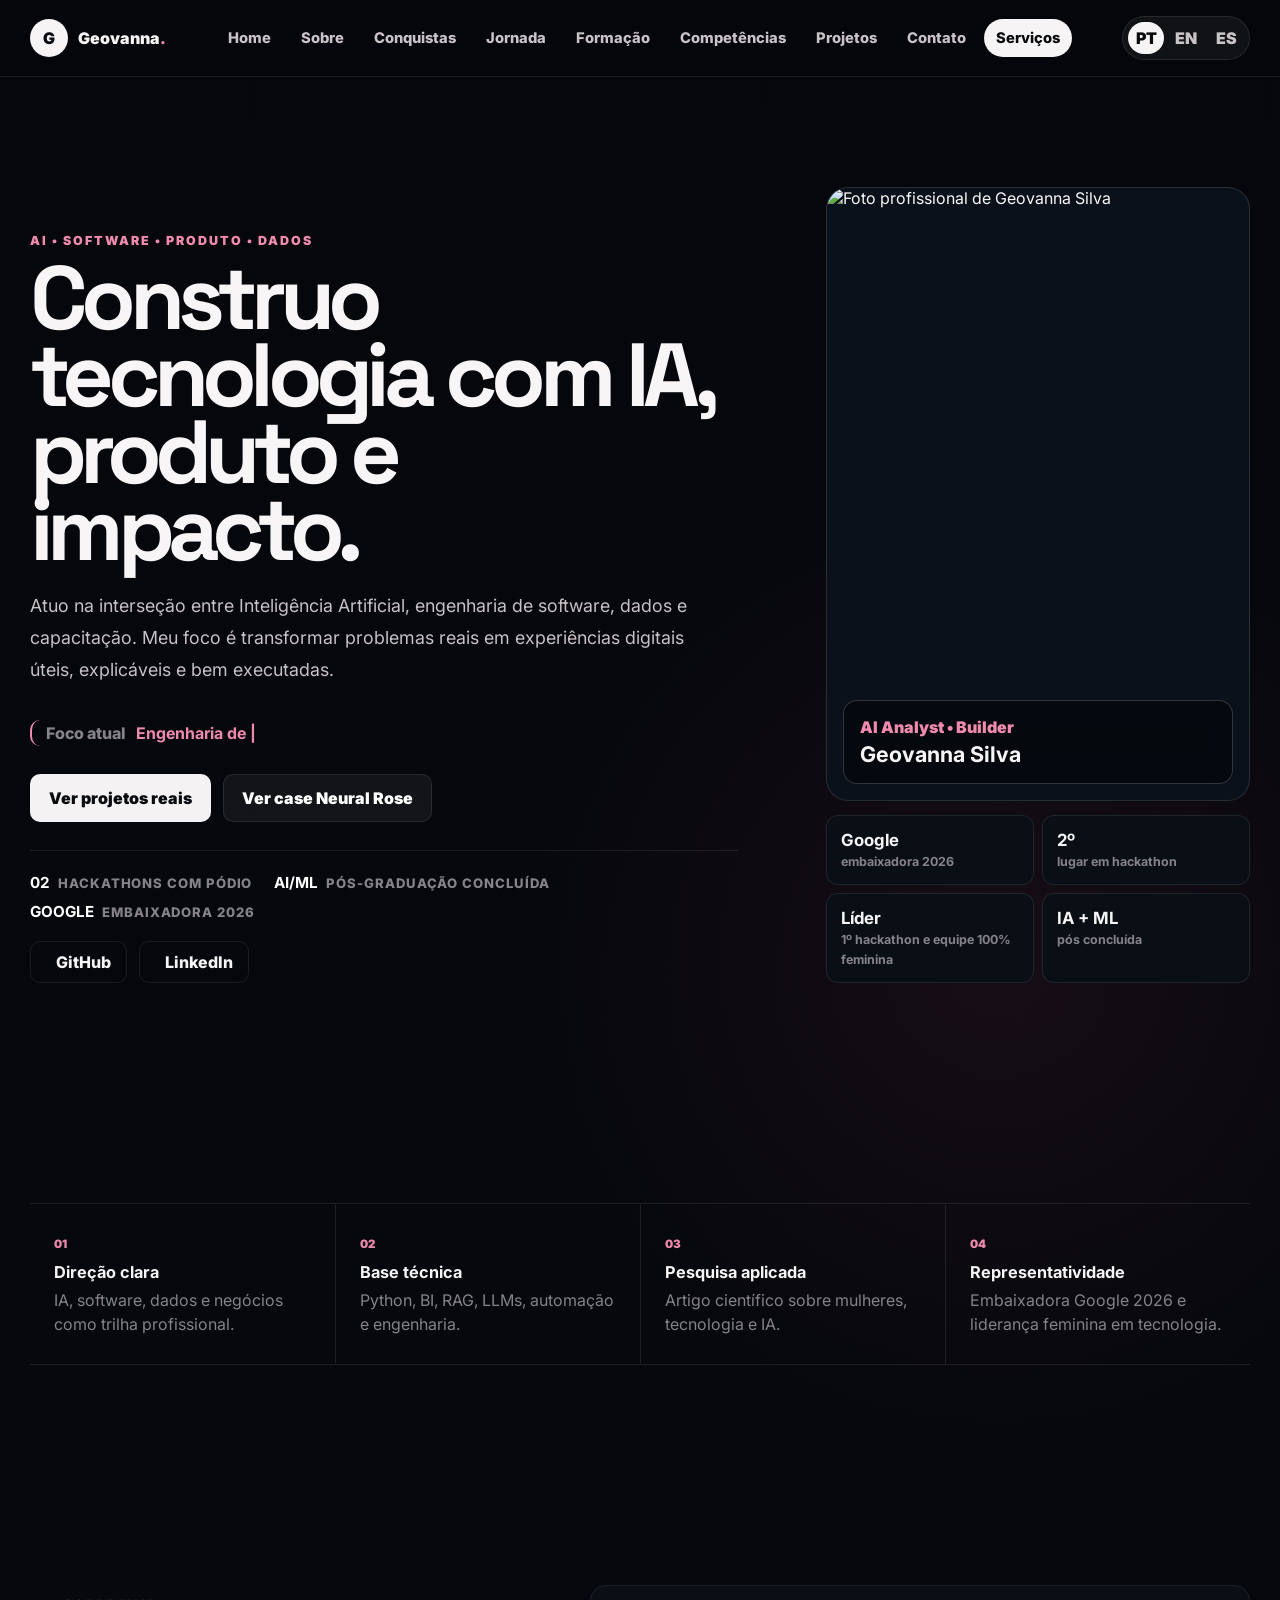
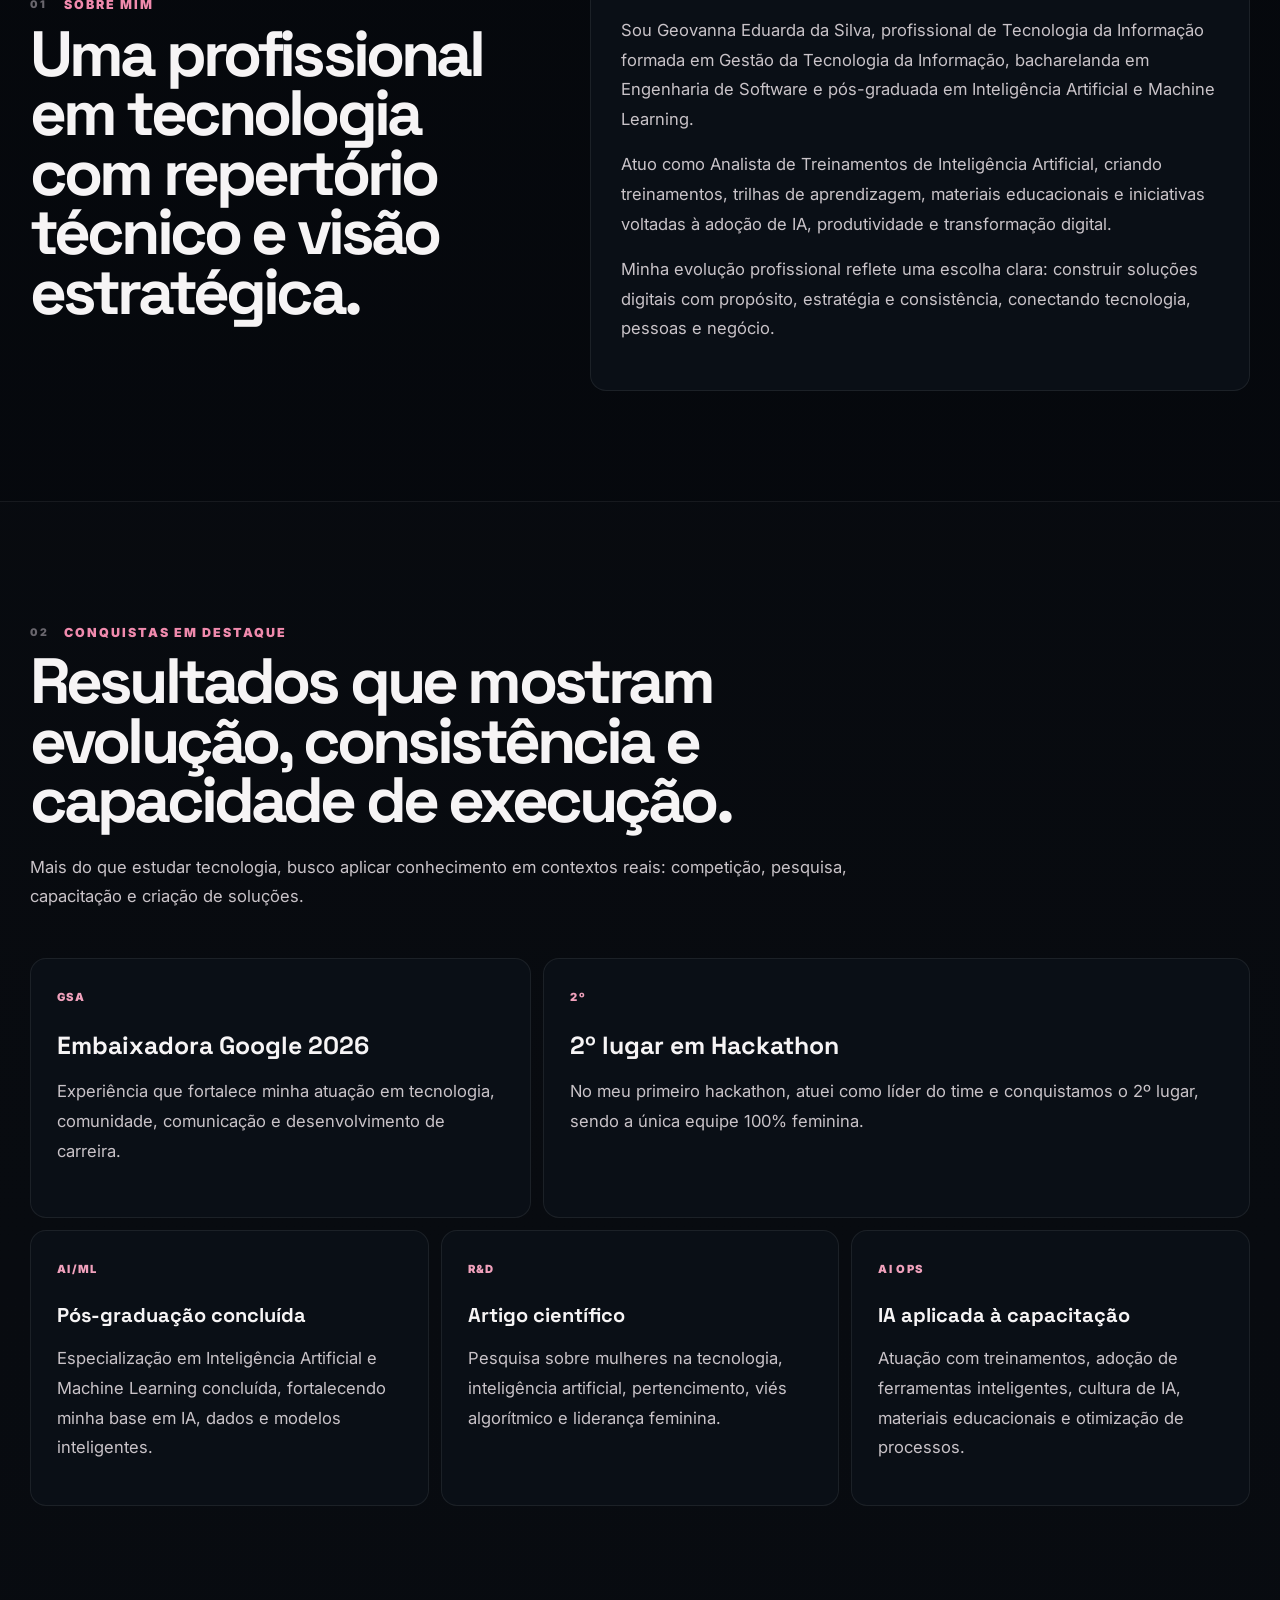
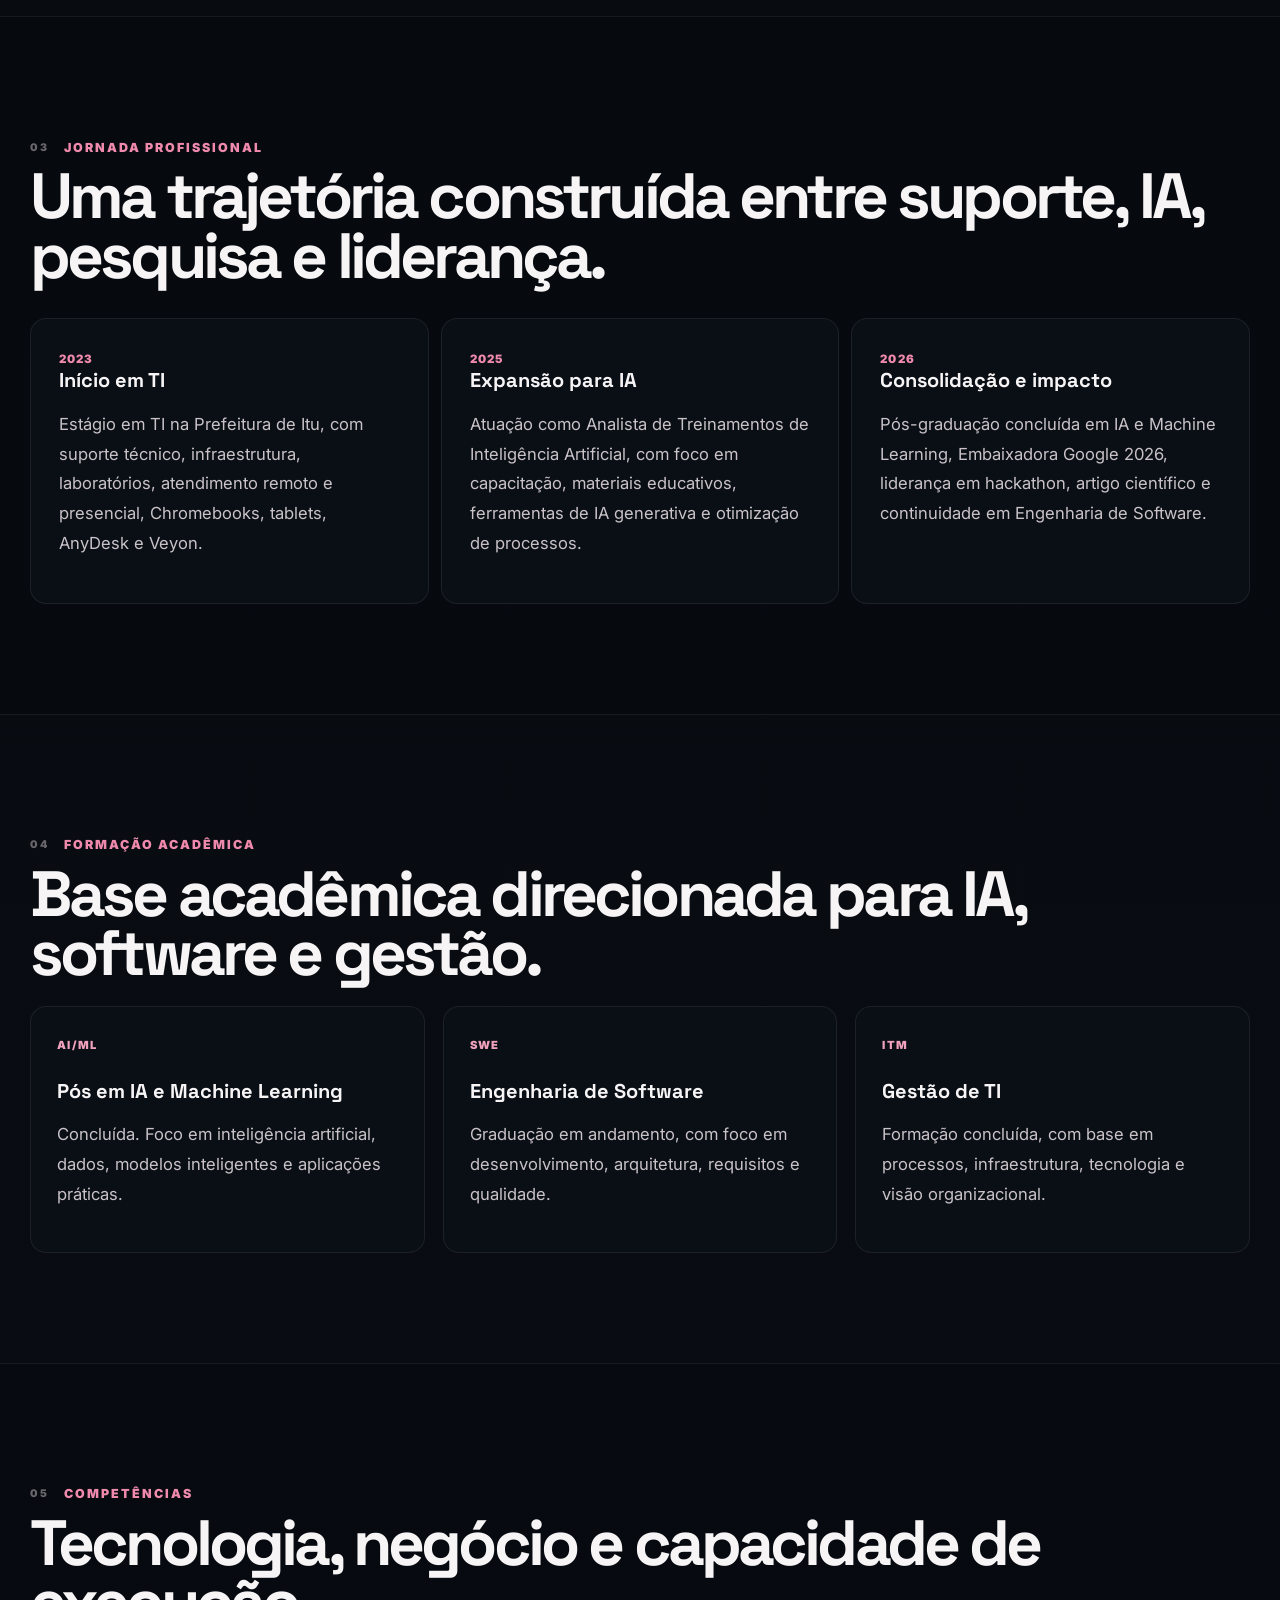
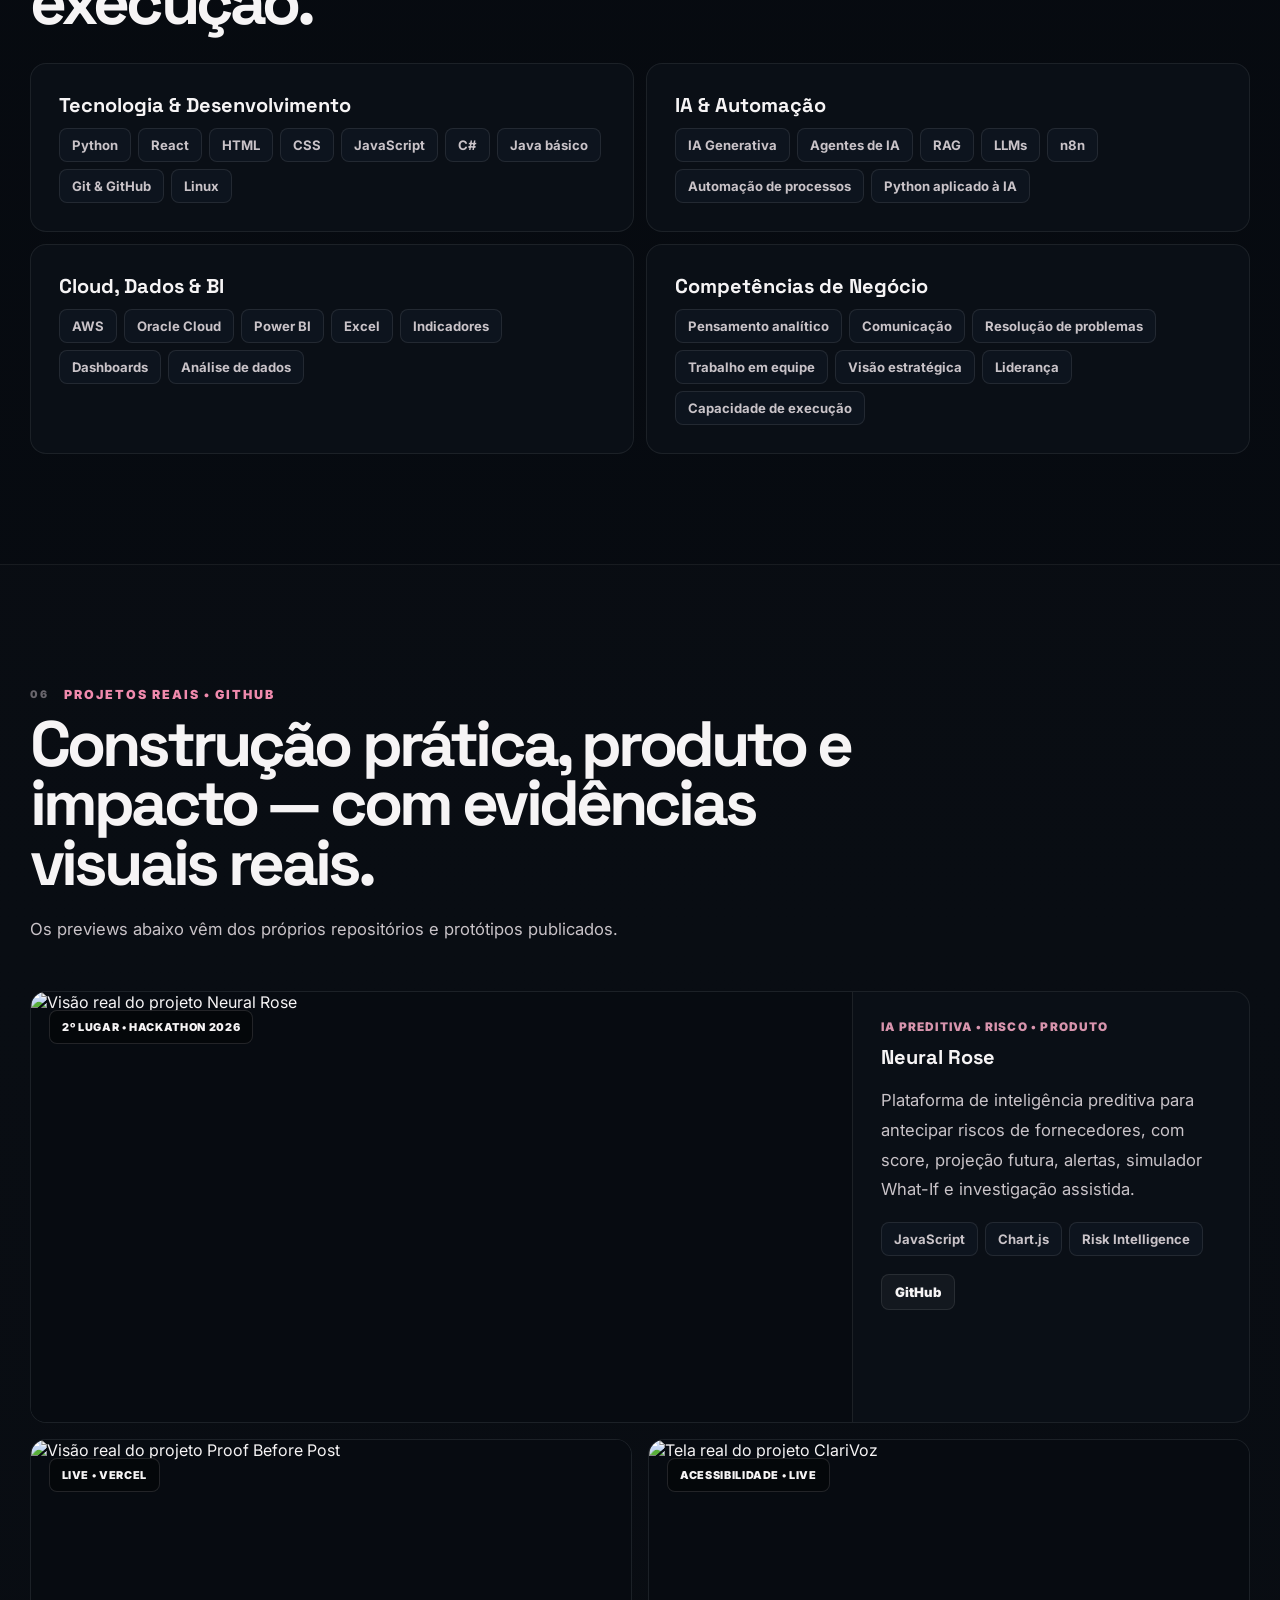
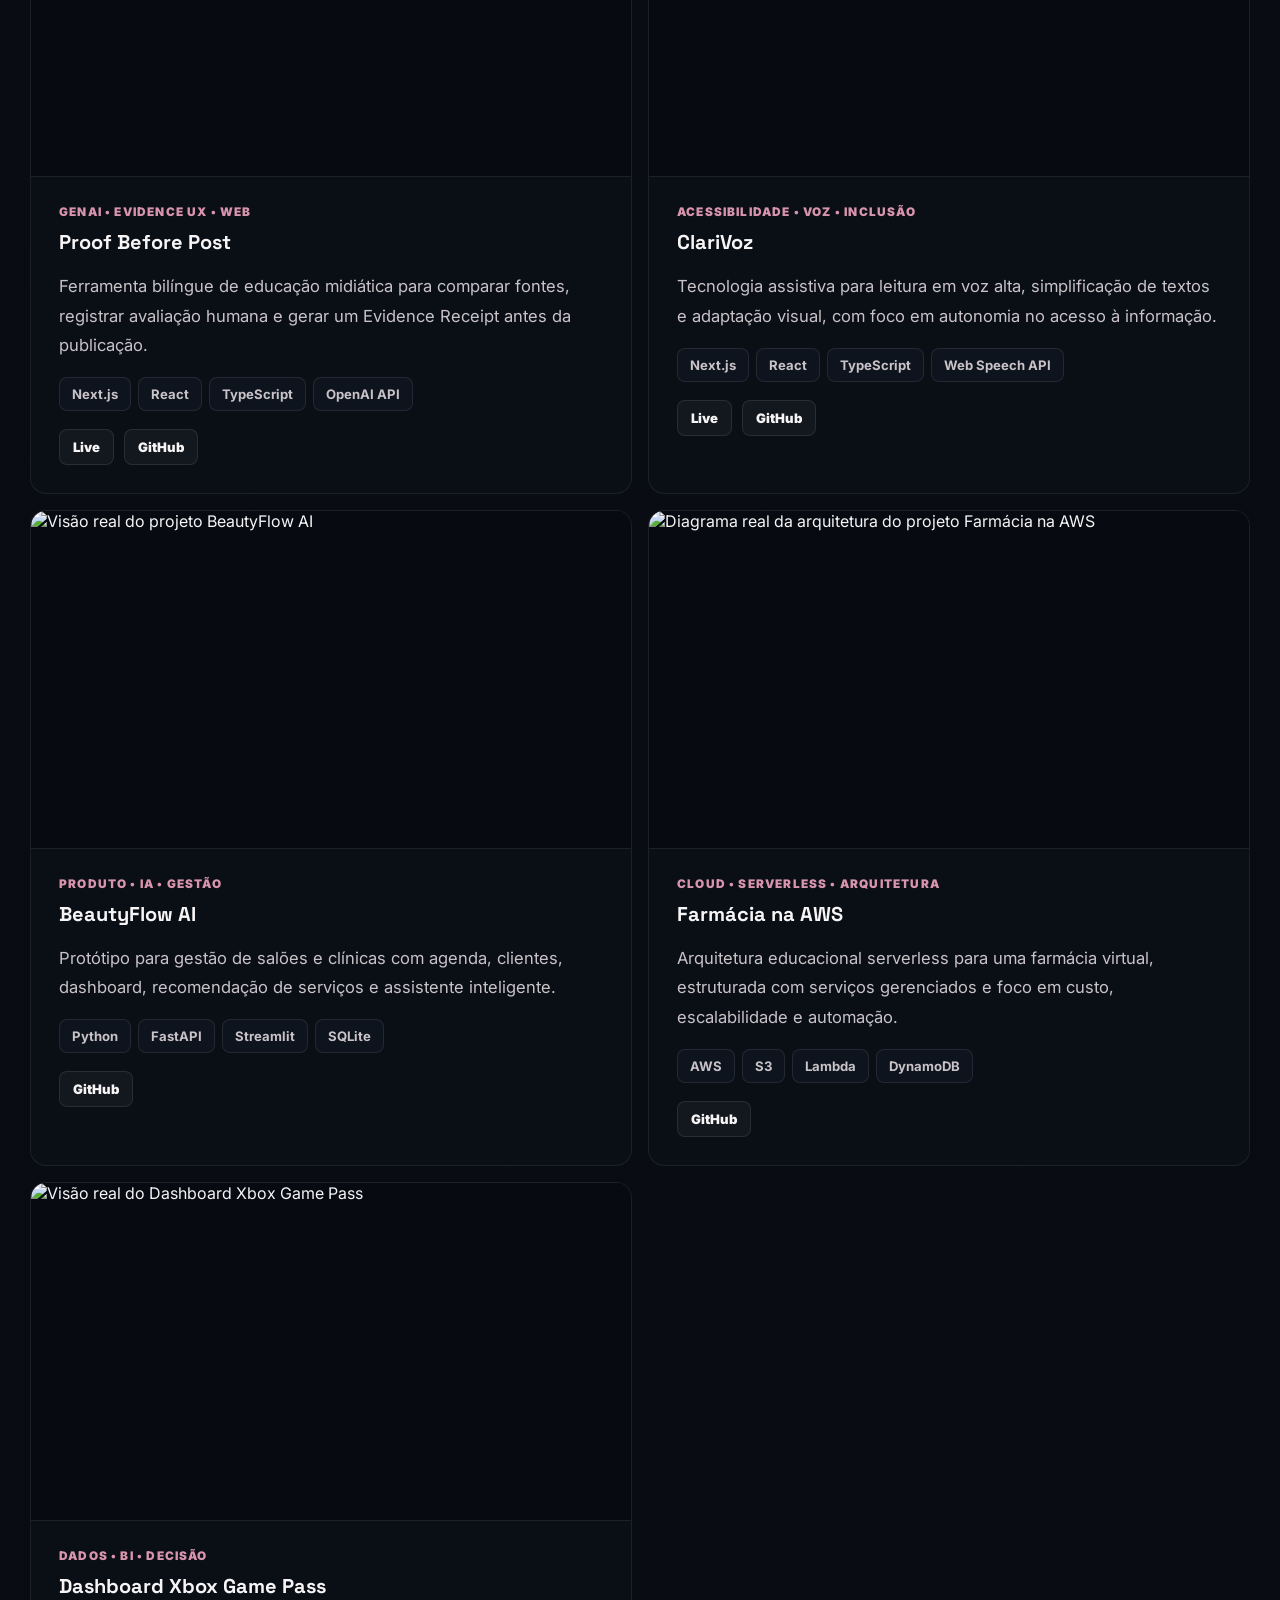
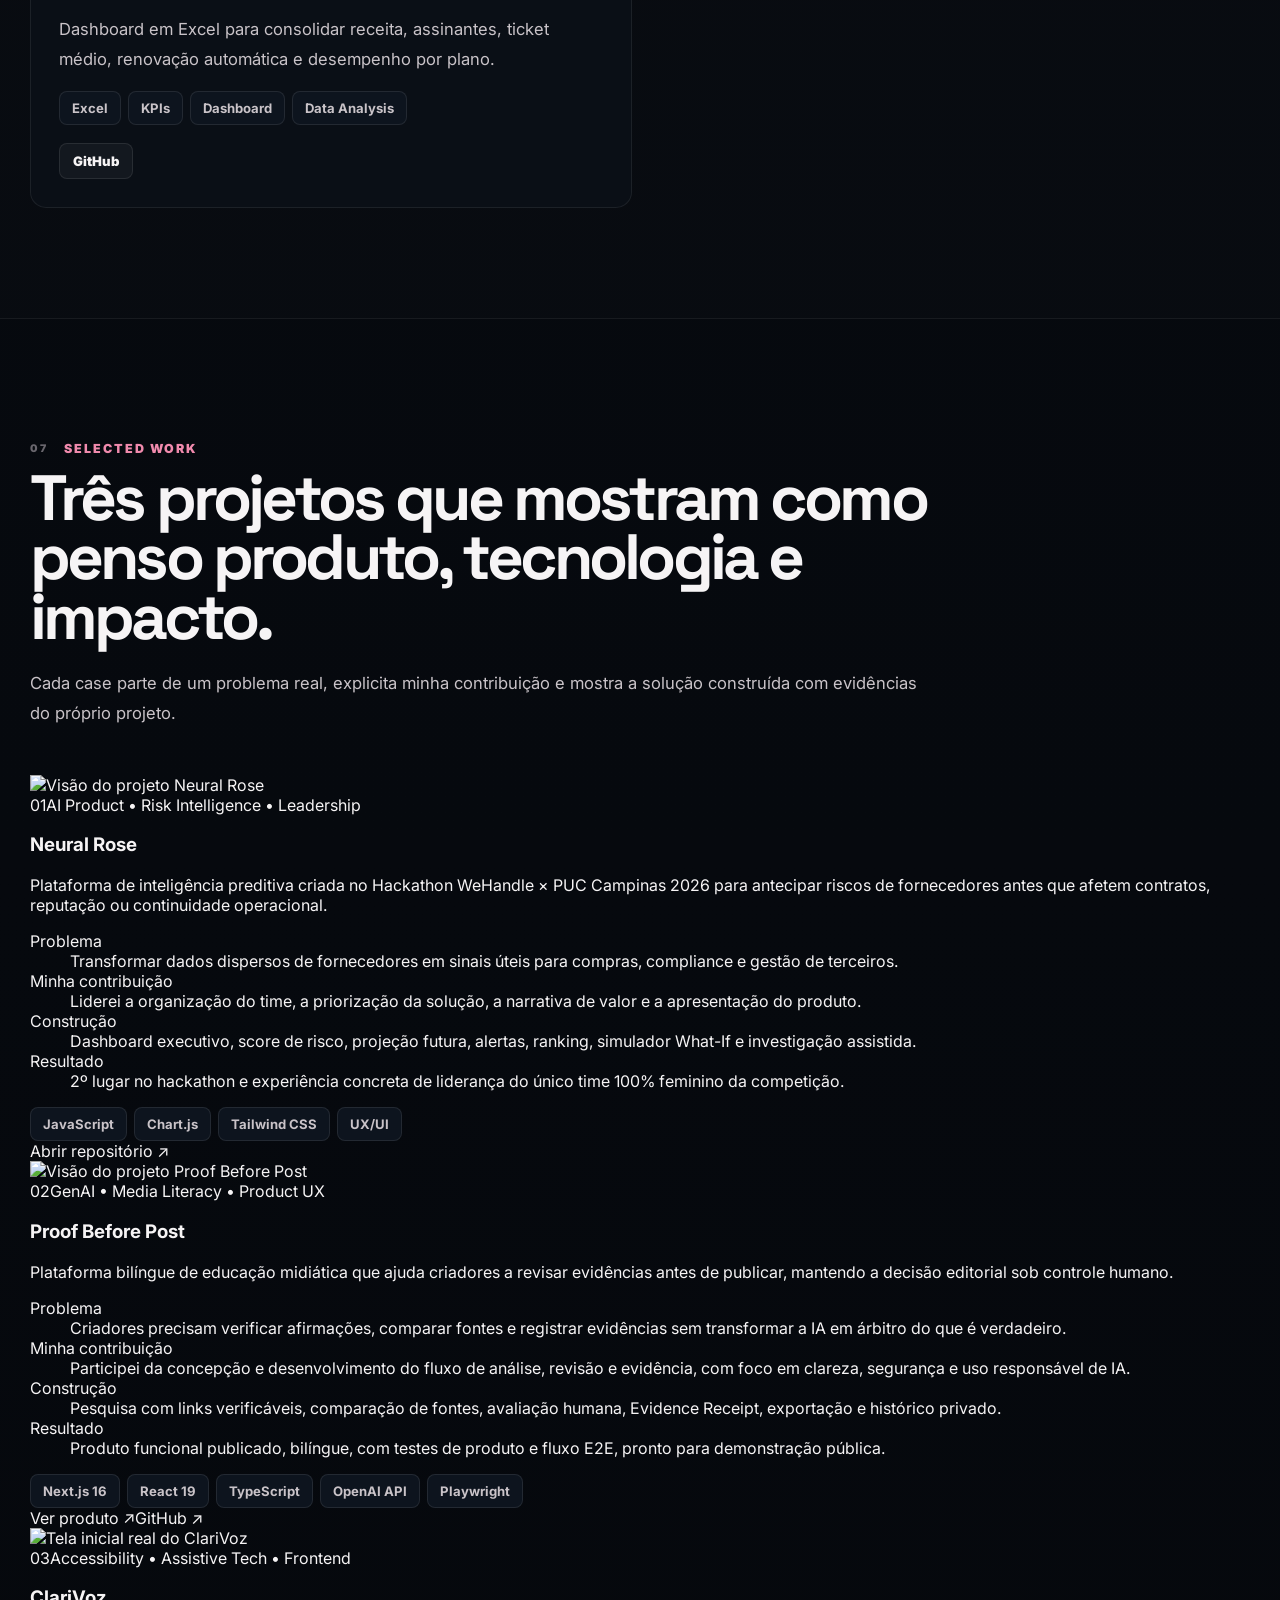
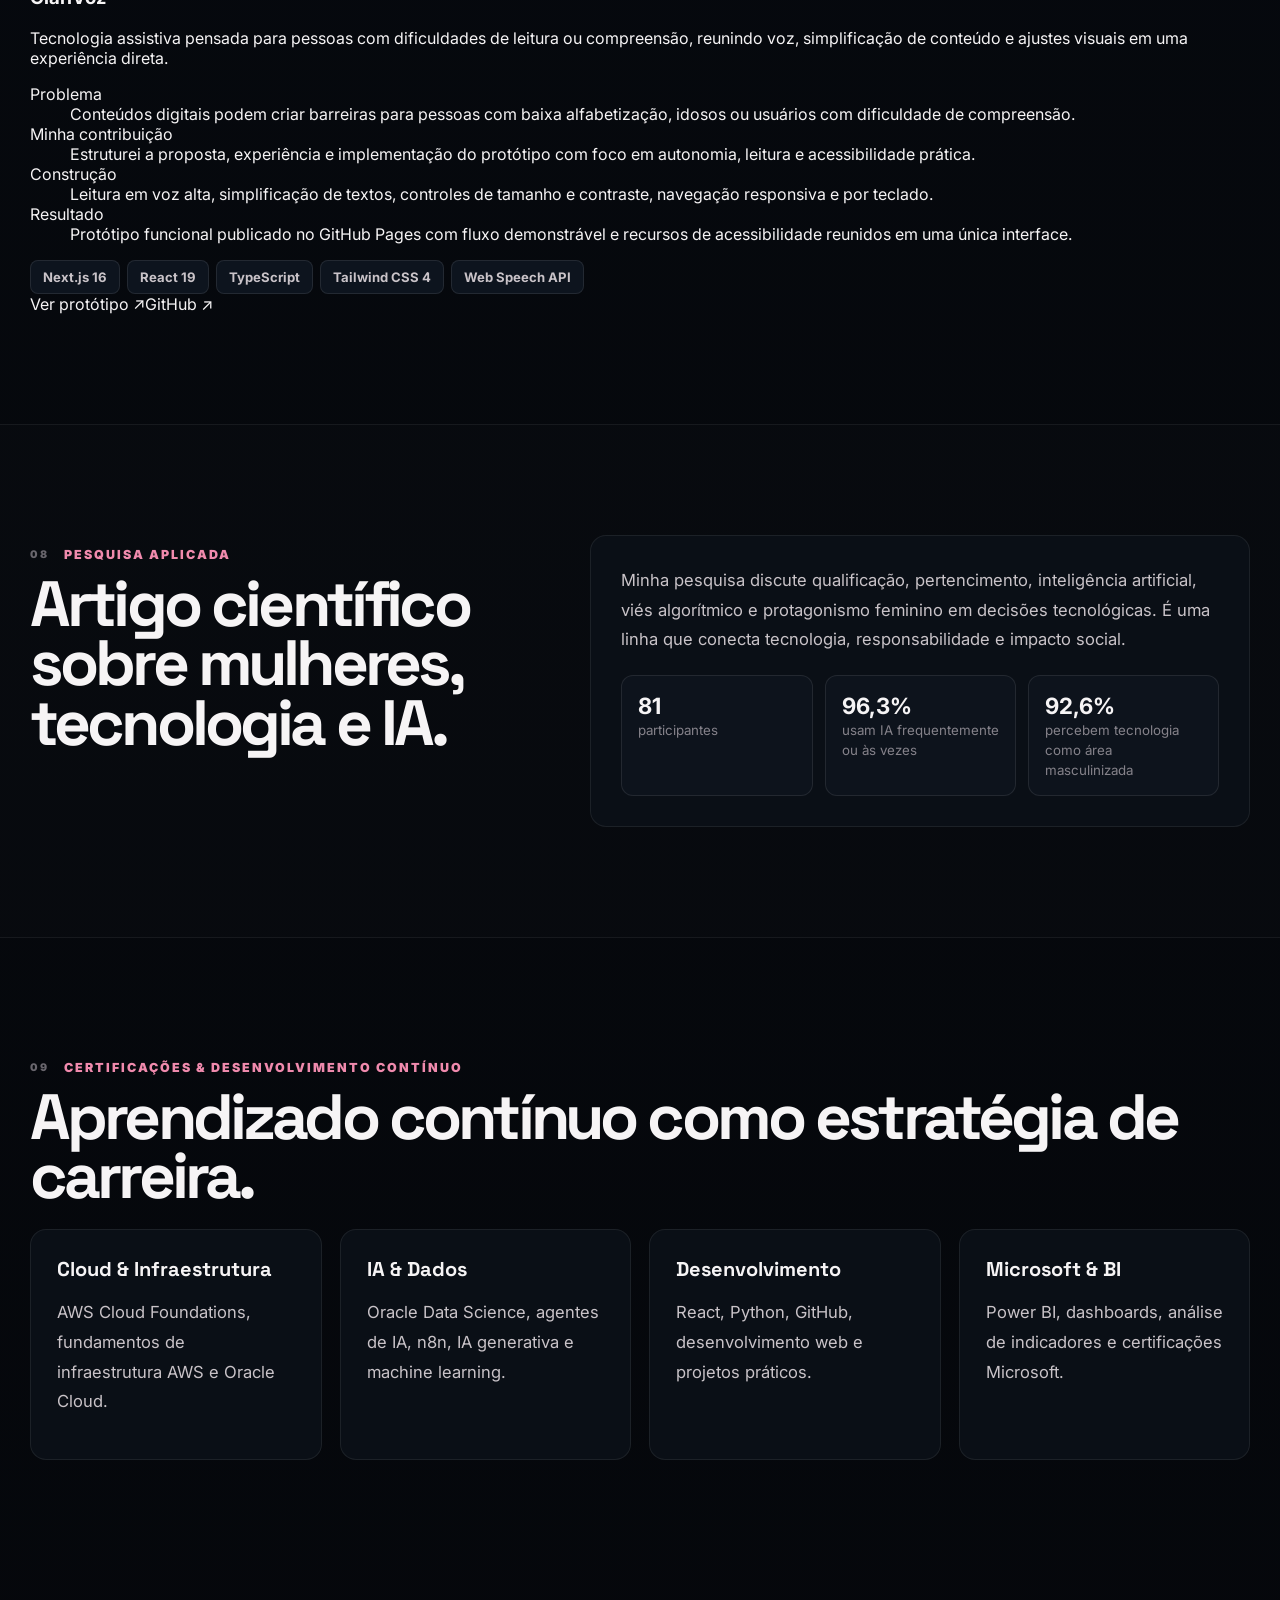
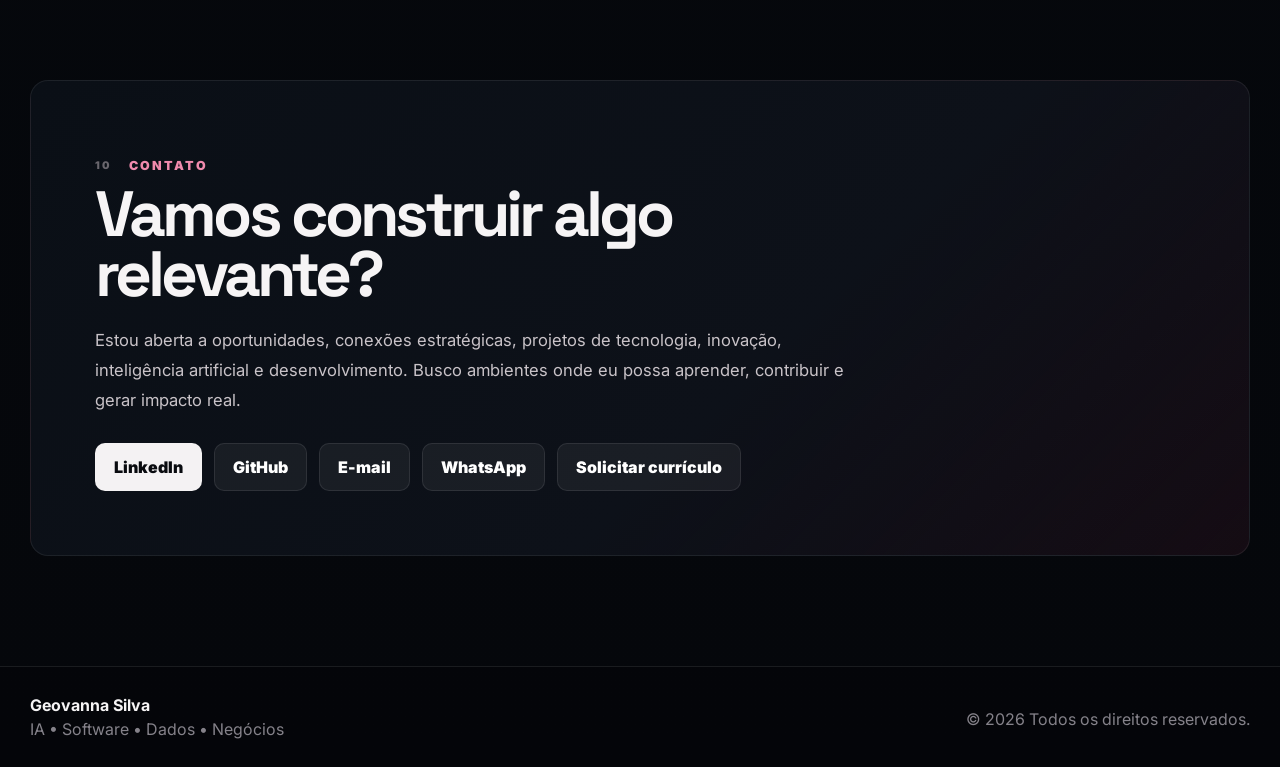
==== commit 8a2ac14a: "Add three detailed project case studies" ====
--- a/index.html
+++ b/index.html
@@ -13,7 +13,7 @@
   <link rel="preconnect" href="https://fonts.gstatic.com" crossorigin />
   <link href="https://fonts.googleapis.com/css2?family=Inter:wght@400;500;600;700;800;900&family=Space+Grotesk:wght@500;600;700&display=swap" rel="stylesheet" />
   <link rel="stylesheet" href="https://cdn.jsdelivr.net/gh/devicons/devicon@latest/devicon.min.css" />
-  <link rel="stylesheet" href="./css/styles.css?v=4" />
+  <link rel="stylesheet" href="./css/styles.css?v=5" />
 </head>
 <body>
   <div class="noise" aria-hidden="true"></div>
@@ -53,7 +53,7 @@
           <div class="typing-panel reveal reveal-delay-3"><span data-i18n="typingLabel">Foco atual</span><strong id="typing-text">IA aplicada a negócios</strong></div>
           <div class="actions reveal reveal-delay-4">
             <a class="btn btn-primary" href="#projects" data-i18n="heroBtnProjects">Ver projetos com impacto</a>
-            <a class="btn" href="#hackathon" data-i18n="heroBtnHackathon">Conhecer case hackathon</a>
+            <a class="btn" href="#cases" data-i18n="heroBtnHackathon">Ver estudos de caso</a>
           </div>
           <div class="hero-proof reveal reveal-delay-5">
             <span><strong>02</strong> hackathons com pódio</span>
@@ -226,22 +226,76 @@
       </div>
     </section>
 
-    <section class="section" id="hackathon">
-      <div class="container case-grid">
-        <div class="case-header reveal">
-          <p class="eyebrow"><span class="section-no">07</span><span data-i18n="hackEyebrow">Case de liderança • Neural Rose</span></p>
-          <h2 class="section-title" data-i18n="hackTitle">Primeiro hackathon. Liderança do time. Única equipe 100% feminina. 2º lugar.</h2>
-          <p class="section-lead" data-i18n="hackLead">No Hackathon WeHandle × PUC Campinas 2026, liderei a equipe Neural Rose na construção de uma solução preditiva para análise de risco de fornecedores. Em poucas horas, transformamos um problema de negócio em proposta, interface, narrativa e demonstração.</p>
-          <a class="case-preview-link" href="https://github.com/geovannasilva15/Neural-rose" target="_blank" rel="noopener">
-            <img src="https://raw.githubusercontent.com/geovannasilva15/Neural-rose/main/neural-rose-ai-fornecedores/assets/banner-neural-rose.svg" alt="Banner real do Neural Rose" loading="lazy" />
-          </a>
-        </div>
-        <div class="case-card reveal reveal-delay-1">
-          <article><span>01</span><h3 data-i18n="hack1Title">Problema</h3><p data-i18n="hack1Text">Antecipar riscos de fornecedores antes que impactem contratos, reputação ou continuidade operacional.</p></article>
-          <article><span>02</span><h3 data-i18n="hack2Title">Produto</h3><p data-i18n="hack2Text">Dashboard executivo com score de risco, projeção futura, alertas preventivos, ranking, simulador What-If e investigação assistida.</p></article>
-          <article><span>03</span><h3 data-i18n="hack3Title">Minha liderança</h3><p data-i18n="hack3Text">Coordenei priorização, estrutura da solução, alinhamento do time, narrativa de valor e apresentação da proposta.</p></article>
-          <article><span>04</span><h3 data-i18n="hack4Title">Resultado</h3><p data-i18n="hack4Text">2º lugar no hackathon e uma experiência concreta de liderança feminina, produto e execução sob pressão.</p></article>
-        </div>
+    <section class="section case-studies" id="cases">
+      <div class="container">
+        <div class="section-heading reveal">
+          <p class="eyebrow"><span class="section-no">07</span><span data-i18n="casesEyebrow">Selected Work</span></p>
+          <h2 class="section-title" data-i18n="casesTitle">Três projetos que mostram como penso produto, tecnologia e impacto.</h2>
+          <p class="section-lead" data-i18n="casesLead">Cada case parte de um problema real, explicita minha contribuição e mostra a solução construída com evidências do próprio projeto.</p>
+        </div>
+
+        <article class="case-study case-study-featured reveal">
+          <div class="case-study-media">
+            <img src="https://raw.githubusercontent.com/geovannasilva15/Neural-rose/main/assets/readme-project-overview.svg" alt="Visão do projeto Neural Rose" loading="lazy" />
+          </div>
+          <div class="case-study-content">
+            <div class="case-study-topline"><span>01</span><span>AI Product • Risk Intelligence • Leadership</span></div>
+            <h3>Neural Rose</h3>
+            <p class="case-study-summary" data-i18n="case1Summary">Plataforma de inteligência preditiva criada no Hackathon WeHandle × PUC Campinas 2026 para antecipar riscos de fornecedores antes que afetem contratos, reputação ou continuidade operacional.</p>
+            <dl class="case-study-grid">
+              <div><dt data-i18n="caseProblem">Problema</dt><dd data-i18n="case1Problem">Transformar dados dispersos de fornecedores em sinais úteis para compras, compliance e gestão de terceiros.</dd></div>
+              <div><dt data-i18n="caseContribution">Minha contribuição</dt><dd data-i18n="case1Contribution">Liderei a organização do time, a priorização da solução, a narrativa de valor e a apresentação do produto.</dd></div>
+              <div><dt data-i18n="caseBuild">Construção</dt><dd data-i18n="case1Build">Dashboard executivo, score de risco, projeção futura, alertas, ranking, simulador What-If e investigação assistida.</dd></div>
+              <div><dt data-i18n="caseOutcome">Resultado</dt><dd data-i18n="case1Outcome">2º lugar no hackathon e experiência concreta de liderança do único time 100% feminino da competição.</dd></div>
+            </dl>
+            <div class="case-study-footer">
+              <div class="tags"><span>JavaScript</span><span>Chart.js</span><span>Tailwind CSS</span><span>UX/UI</span></div>
+              <a class="case-link" href="https://github.com/geovannasilva15/Neural-rose" target="_blank" rel="noopener">Abrir repositório ↗</a>
+            </div>
+          </div>
+        </article>
+
+        <article class="case-study reveal">
+          <div class="case-study-media">
+            <img src="https://raw.githubusercontent.com/geovannasilva15/proof-before-post/main/assets/readme-project-overview.svg" alt="Visão do projeto Proof Before Post" loading="lazy" />
+          </div>
+          <div class="case-study-content">
+            <div class="case-study-topline"><span>02</span><span>GenAI • Media Literacy • Product UX</span></div>
+            <h3>Proof Before Post</h3>
+            <p class="case-study-summary" data-i18n="case2Summary">Plataforma bilíngue de educação midiática que ajuda criadores a revisar evidências antes de publicar, mantendo a decisão editorial sob controle humano.</p>
+            <dl class="case-study-grid">
+              <div><dt data-i18n="caseProblem">Problema</dt><dd data-i18n="case2Problem">Criadores precisam verificar afirmações, comparar fontes e registrar evidências sem transformar a IA em árbitro do que é verdadeiro.</dd></div>
+              <div><dt data-i18n="caseContribution">Minha contribuição</dt><dd data-i18n="case2Contribution">Participei da concepção e desenvolvimento do fluxo de análise, revisão e evidência, com foco em clareza, segurança e uso responsável de IA.</dd></div>
+              <div><dt data-i18n="caseBuild">Construção</dt><dd data-i18n="case2Build">Pesquisa com links verificáveis, comparação de fontes, avaliação humana, Evidence Receipt, exportação e histórico privado.</dd></div>
+              <div><dt data-i18n="caseOutcome">Resultado</dt><dd data-i18n="case2Outcome">Produto funcional publicado, bilíngue, com testes de produto e fluxo E2E, pronto para demonstração pública.</dd></div>
+            </dl>
+            <div class="case-study-footer">
+              <div class="tags"><span>Next.js 16</span><span>React 19</span><span>TypeScript</span><span>OpenAI API</span><span>Playwright</span></div>
+              <div class="case-links"><a class="case-link" href="https://proof-before-post.vercel.app/" target="_blank" rel="noopener">Ver produto ↗</a><a class="case-link" href="https://github.com/geovannasilva15/proof-before-post" target="_blank" rel="noopener">GitHub ↗</a></div>
+            </div>
+          </div>
+        </article>
+
+        <article class="case-study reveal">
+          <div class="case-study-media">
+            <img src="https://raw.githubusercontent.com/geovannasilva15/clarivoz/main/docs/screenshots/inicio.png" alt="Tela inicial real do ClariVoz" loading="lazy" />
+          </div>
+          <div class="case-study-content">
+            <div class="case-study-topline"><span>03</span><span>Accessibility • Assistive Tech • Frontend</span></div>
+            <h3>ClariVoz</h3>
+            <p class="case-study-summary" data-i18n="case3Summary">Tecnologia assistiva pensada para pessoas com dificuldades de leitura ou compreensão, reunindo voz, simplificação de conteúdo e ajustes visuais em uma experiência direta.</p>
+            <dl class="case-study-grid">
+              <div><dt data-i18n="caseProblem">Problema</dt><dd data-i18n="case3Problem">Conteúdos digitais podem criar barreiras para pessoas com baixa alfabetização, idosos ou usuários com dificuldade de compreensão.</dd></div>
+              <div><dt data-i18n="caseContribution">Minha contribuição</dt><dd data-i18n="case3Contribution">Estruturei a proposta, experiência e implementação do protótipo com foco em autonomia, leitura e acessibilidade prática.</dd></div>
+              <div><dt data-i18n="caseBuild">Construção</dt><dd data-i18n="case3Build">Leitura em voz alta, simplificação de textos, controles de tamanho e contraste, navegação responsiva e por teclado.</dd></div>
+              <div><dt data-i18n="caseOutcome">Resultado</dt><dd data-i18n="case3Outcome">Protótipo funcional publicado no GitHub Pages com fluxo demonstrável e recursos de acessibilidade reunidos em uma única interface.</dd></div>
+            </dl>
+            <div class="case-study-footer">
+              <div class="tags"><span>Next.js 16</span><span>React 19</span><span>TypeScript</span><span>Tailwind CSS 4</span><span>Web Speech API</span></div>
+              <div class="case-links"><a class="case-link" href="https://geovannasilva15.github.io/clarivoz/" target="_blank" rel="noopener">Ver protótipo ↗</a><a class="case-link" href="https://github.com/geovannasilva15/clarivoz" target="_blank" rel="noopener">GitHub ↗</a></div>
+            </div>
+          </div>
+        </article>
       </div>
     </section>
 
@@ -265,6 +319,6 @@
 
   <footer class="site-footer"><div class="container footer-grid"><div><strong>Geovanna Silva</strong><p data-i18n="footerRole">IA • Software • Dados • Negócios</p></div><p>© <span id="year"></span> <span data-i18n="footerRights">Todos os direitos reservados.</span></p></div></footer>
   <button class="back-to-top" type="button" aria-label="Voltar ao topo">↑</button>
-  <script src="./js/main.js?v=4"></script>
+  <script src="./js/main.js?v=5"></script>
 </body>
 </html>
--- a/css/styles.css
+++ b/css/styles.css
@@ -29,3 +29,145 @@
 .content-card,.card,.timeline-item,.skill-block,.case-card,.contact-box{box-shadow:0 22px 60px rgba(0,0,0,.18)}
 @media(max-width:980px){.project-featured{grid-column:auto}.project-grid{grid-template-columns:1fr}.hero-grid{gap:42px}.hero-title{font-size:clamp(2.8rem,10vw,5rem)}}
 @media(max-width:680px){.hero-title{font-size:clamp(2.65rem,13vw,4rem)}.project-media,.project-featured .project-media{aspect-ratio:16/10}}
+
+/* ===== executive editorial redesign v4 ===== */
+:root{
+  --bg:#05070b;--bg2:#0a0f17;--card:#0b111a;--card2:#0e1622;
+  --text:#f6f4f5;--soft:#c9c3c8;--muted:#85828a;--line:rgba(255,255,255,.09);
+  --pink:#e94f87;--rose:#f08aad;--blue:#7f9fc9;--green:#75c7a0;
+  --radius:20px;--shadow:0 24px 60px rgba(0,0,0,.28);--container:1220px
+}
+body{
+  background:
+    radial-gradient(circle at 78% 8%,rgba(233,79,135,.08),transparent 30rem),
+    linear-gradient(180deg,#05070b 0%,#070b11 48%,#05070b 100%);
+}
+.noise{opacity:.045;background-size:72px 72px}
+.orbits{display:none!important}
+.site-header{background:rgba(5,7,11,.82);backdrop-filter:blur(18px)}
+.brand-mark{border-radius:50%;background:#f6f4f5;color:#070b11;box-shadow:none}
+.brand .dot{color:var(--rose)}
+.nav-pill{background:#f6f4f5!important;color:#080a0e!important}
+.lang-btn.active{background:#f6f4f5;color:#080a0e}
+
+.hero{min-height:auto;padding:116px 0 88px}
+.hero-grid{grid-template-columns:minmax(0,1.25fr) minmax(350px,.75fr);gap:88px;align-items:end}
+.hero-kicker,.eyebrow{color:var(--rose);letter-spacing:.16em}
+.hero-title{
+  max-width:820px;
+  font-size:clamp(4rem,7vw,7.3rem);
+  line-height:.86;
+  letter-spacing:-.075em;
+  background:none;
+  color:#f7f5f6;
+}
+.hero-lead{max-width:690px;color:#c7c1c6;font-size:1.12rem}
+.typing-panel{border-radius:10px;background:transparent;border:0;border-left:2px solid var(--rose);padding:3px 0 3px 14px}
+.actions .btn{border-radius:10px;padding:13px 18px}
+.btn-primary{background:#f4f2f3;color:#090b0f;box-shadow:none}
+.btn-primary:hover{background:#fff}
+.social-link{border-radius:10px;background:transparent}
+.hero-proof{display:flex;flex-wrap:wrap;gap:10px 22px;margin-top:28px;padding-top:22px;border-top:1px solid var(--line)}
+.hero-proof span{display:flex;align-items:baseline;gap:8px;color:var(--muted);font-size:.82rem;text-transform:uppercase;letter-spacing:.07em;font-weight:800}
+.hero-proof strong{color:#fff;font-size:.95rem;letter-spacing:0}
+.portrait-card{border-radius:22px;border-color:rgba(255,255,255,.12);box-shadow:none}
+.portrait-card img{height:min(68vh,650px);filter:saturate(.9) contrast(1.02)}
+.portrait-overlay{left:16px;right:16px;bottom:16px;border-radius:14px;background:rgba(5,7,11,.76)}
+.impact-stack{grid-template-columns:1fr 1fr;gap:8px}
+.impact-stack article{border-radius:12px;padding:14px;background:#0a0f16;box-shadow:none}
+.impact-stack strong{font-size:1.05rem}
+.impact-stack span{font-size:.78rem}
+
+.impact-strip{padding:0 0 74px}
+.strip-grid{border-top:1px solid var(--line);border-bottom:1px solid var(--line);gap:0}
+.strip-grid article{border:0;border-radius:0;background:transparent;box-shadow:none;backdrop-filter:none;padding:28px 24px}
+.strip-grid article+article{border-left:1px solid var(--line)}
+.strip-grid span{font-size:.72rem}
+.strip-grid strong{font-size:1.02rem}
+
+.section{padding:110px 0}
+.section-muted{background:rgba(255,255,255,.012);border-color:rgba(255,255,255,.06)}
+.section-title{font-size:clamp(2.7rem,5vw,5.25rem);line-height:.93;letter-spacing:-.06em}
+.section-heading{max-width:900px;margin-bottom:46px}
+.eyebrow{display:flex;align-items:center;gap:12px}
+.section-no{font-size:.66rem;color:#69666d;min-width:22px}
+
+.content-card,.card,.timeline-item,.skill-block,.project-card,.case-card,.contact-box{
+  background:#0a0f16;
+  border-color:rgba(255,255,255,.075);
+  border-radius:16px;
+  box-shadow:none;
+  backdrop-filter:none
+}
+.card{padding:26px}
+.card:hover,.timeline-item:hover,.skill-block:hover,.project-card:hover{transform:translateY(-4px);border-color:rgba(240,138,173,.26)}
+.card-icon{
+  min-width:0;height:auto;padding:0;margin-bottom:26px;border:0;border-radius:0;
+  background:transparent;color:#f0a1bc;font-size:.7rem;letter-spacing:.12em
+}
+
+.achievement-grid{display:grid;grid-template-columns:repeat(12,1fr);gap:12px}
+.achievement-grid .card:nth-child(1){grid-column:span 5;min-height:260px}
+.achievement-grid .card:nth-child(2){grid-column:span 7;min-height:260px}
+.achievement-grid .card:nth-child(3){grid-column:span 4}
+.achievement-grid .card:nth-child(4){grid-column:span 4}
+.achievement-grid .card:nth-child(5){grid-column:span 4}
+.achievement-grid .card:nth-child(-n+2) h3{font-size:1.55rem}
+
+.timeline{gap:12px}
+.timeline-item{padding:28px;min-height:210px}
+.timeline-item span{font-size:.72rem;letter-spacing:.1em}
+.skill-matrix{gap:12px}
+.skill-block{padding:28px}
+.tags{gap:7px}
+.tags span{border-radius:8px;background:#0d141e;font-size:.82rem;font-weight:700}
+
+.project-grid{grid-template-columns:repeat(12,1fr);gap:16px}
+.project-card{grid-column:span 6;border-radius:16px}
+.project-featured{grid-column:span 12;display:grid;grid-template-columns:1.35fr .65fr}
+.project-featured .project-media{aspect-ratio:auto;min-height:430px;border-bottom:0;border-right:1px solid var(--line)}
+.project-media{aspect-ratio:16/9;background:#070b11}
+.project-media img[src$=".svg"]{padding:0;background:#070b11}
+.project-badge{border-radius:8px;background:rgba(5,7,11,.9);font-size:.68rem}
+.project-body{padding:28px}
+.project-meta{color:#d894ad}
+.project-actions a{border-radius:8px}
+
+.case-grid{grid-template-columns:1.12fr .88fr;gap:44px}
+.case-card{grid-template-columns:1fr;padding:12px}
+.case-card article{border-radius:12px;padding:18px;background:#0d131c}
+.case-preview-link{border-radius:14px;background:#080c12}
+.research-stats span{border-radius:12px;background:#0d131c}
+
+.contact-box{
+  text-align:left;
+  padding:64px;
+  border-radius:18px;
+  background:linear-gradient(135deg,#0a0f16,#0d1119 60%,rgba(233,79,135,.07))
+}
+.contact-box .section-title{max-width:840px}
+.contact-box .section-lead{max-width:760px}
+.contact-box .center{justify-content:flex-start}
+
+@media(max-width:980px){
+  .hero{padding-top:88px}
+  .hero-grid{grid-template-columns:1fr;gap:46px}
+  .hero-title{font-size:clamp(3.5rem,11vw,5.8rem)}
+  .portrait-card img{height:540px}
+  .achievement-grid{grid-template-columns:1fr 1fr}
+  .achievement-grid .card{grid-column:auto!important}
+  .project-featured{grid-column:span 12;display:block}
+  .project-featured .project-media{aspect-ratio:16/9;min-height:0;border-right:0;border-bottom:1px solid var(--line)}
+  .project-card{grid-column:span 12}
+  .case-grid{grid-template-columns:1fr}
+}
+@media(max-width:680px){
+  .hero-title{font-size:clamp(3rem,16vw,4.6rem)}
+  .hero-proof{display:grid}
+  .strip-grid{display:grid;grid-template-columns:1fr 1fr}
+  .strip-grid article+article{border-left:0}
+  .strip-grid article:nth-child(even){border-left:1px solid var(--line)}
+  .strip-grid article:nth-child(n+3){border-top:1px solid var(--line)}
+  .achievement-grid{grid-template-columns:1fr}
+  .contact-box{padding:34px 24px}
+}
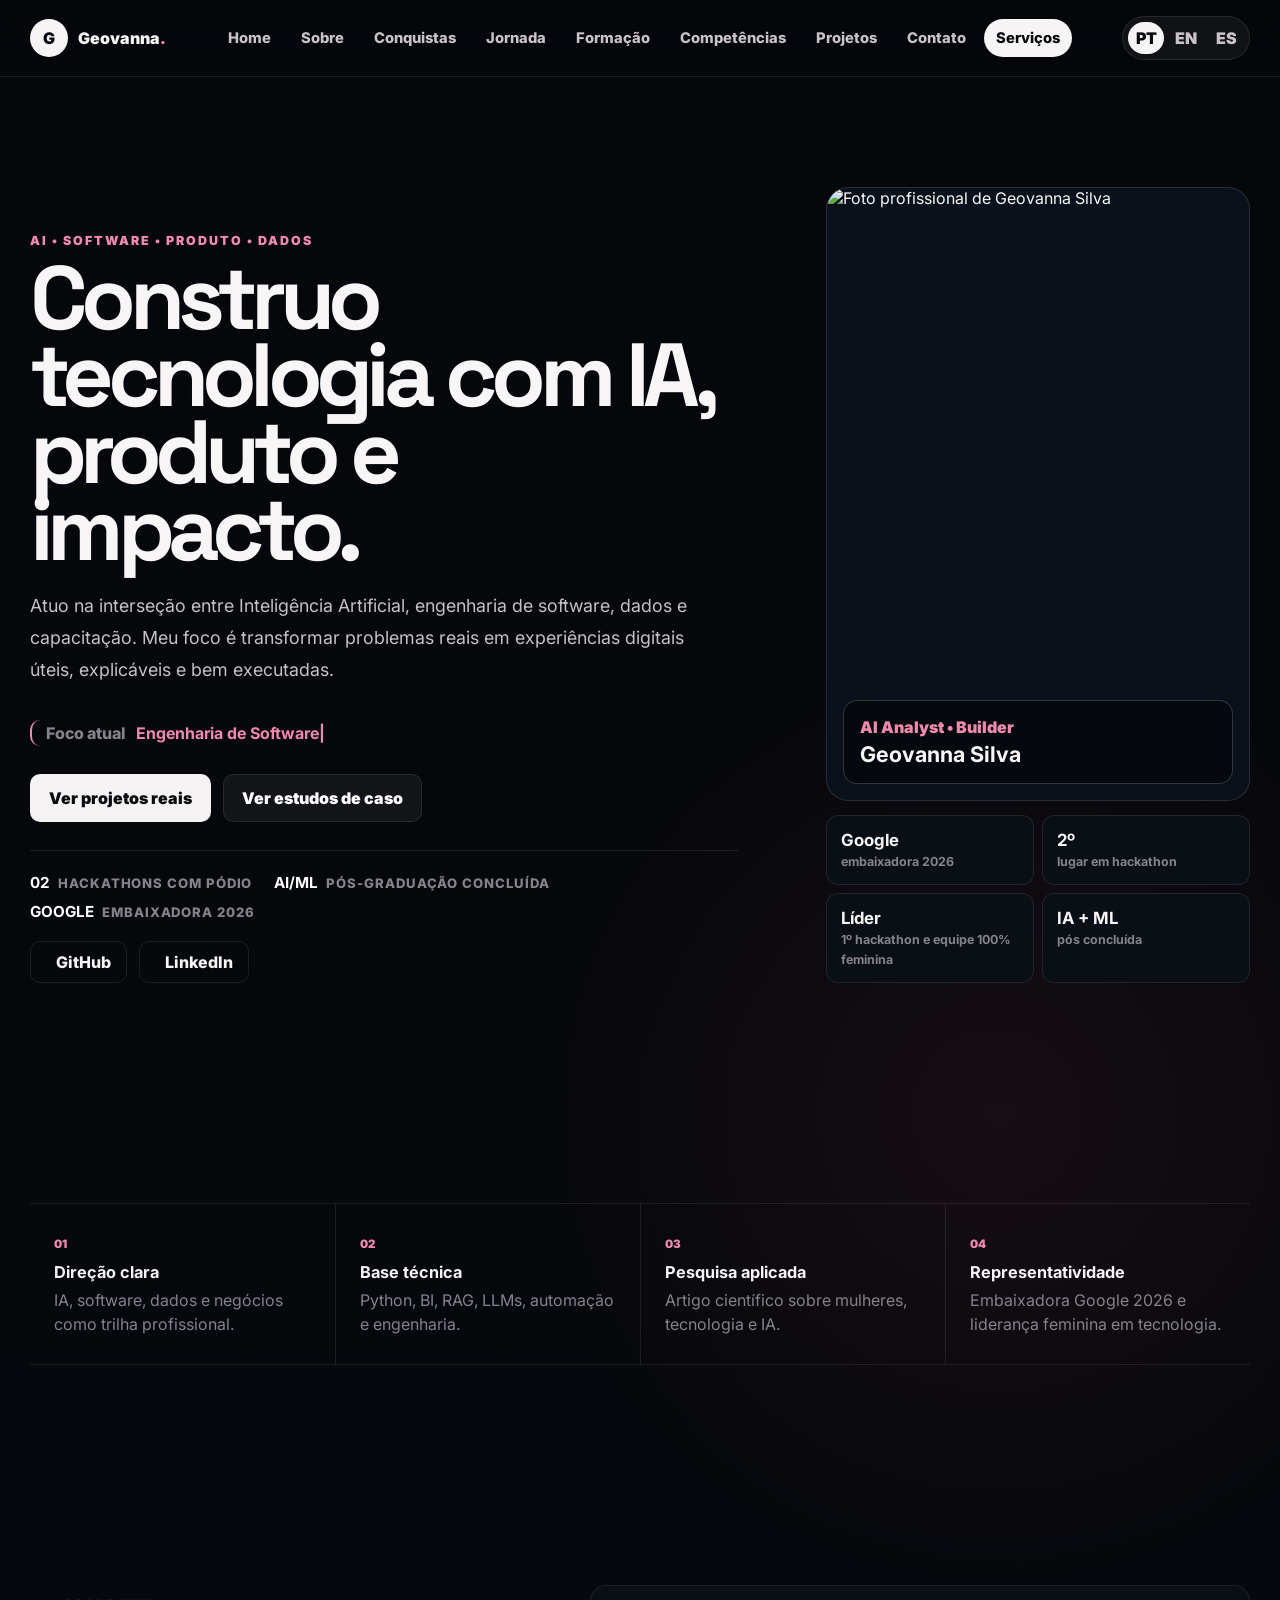
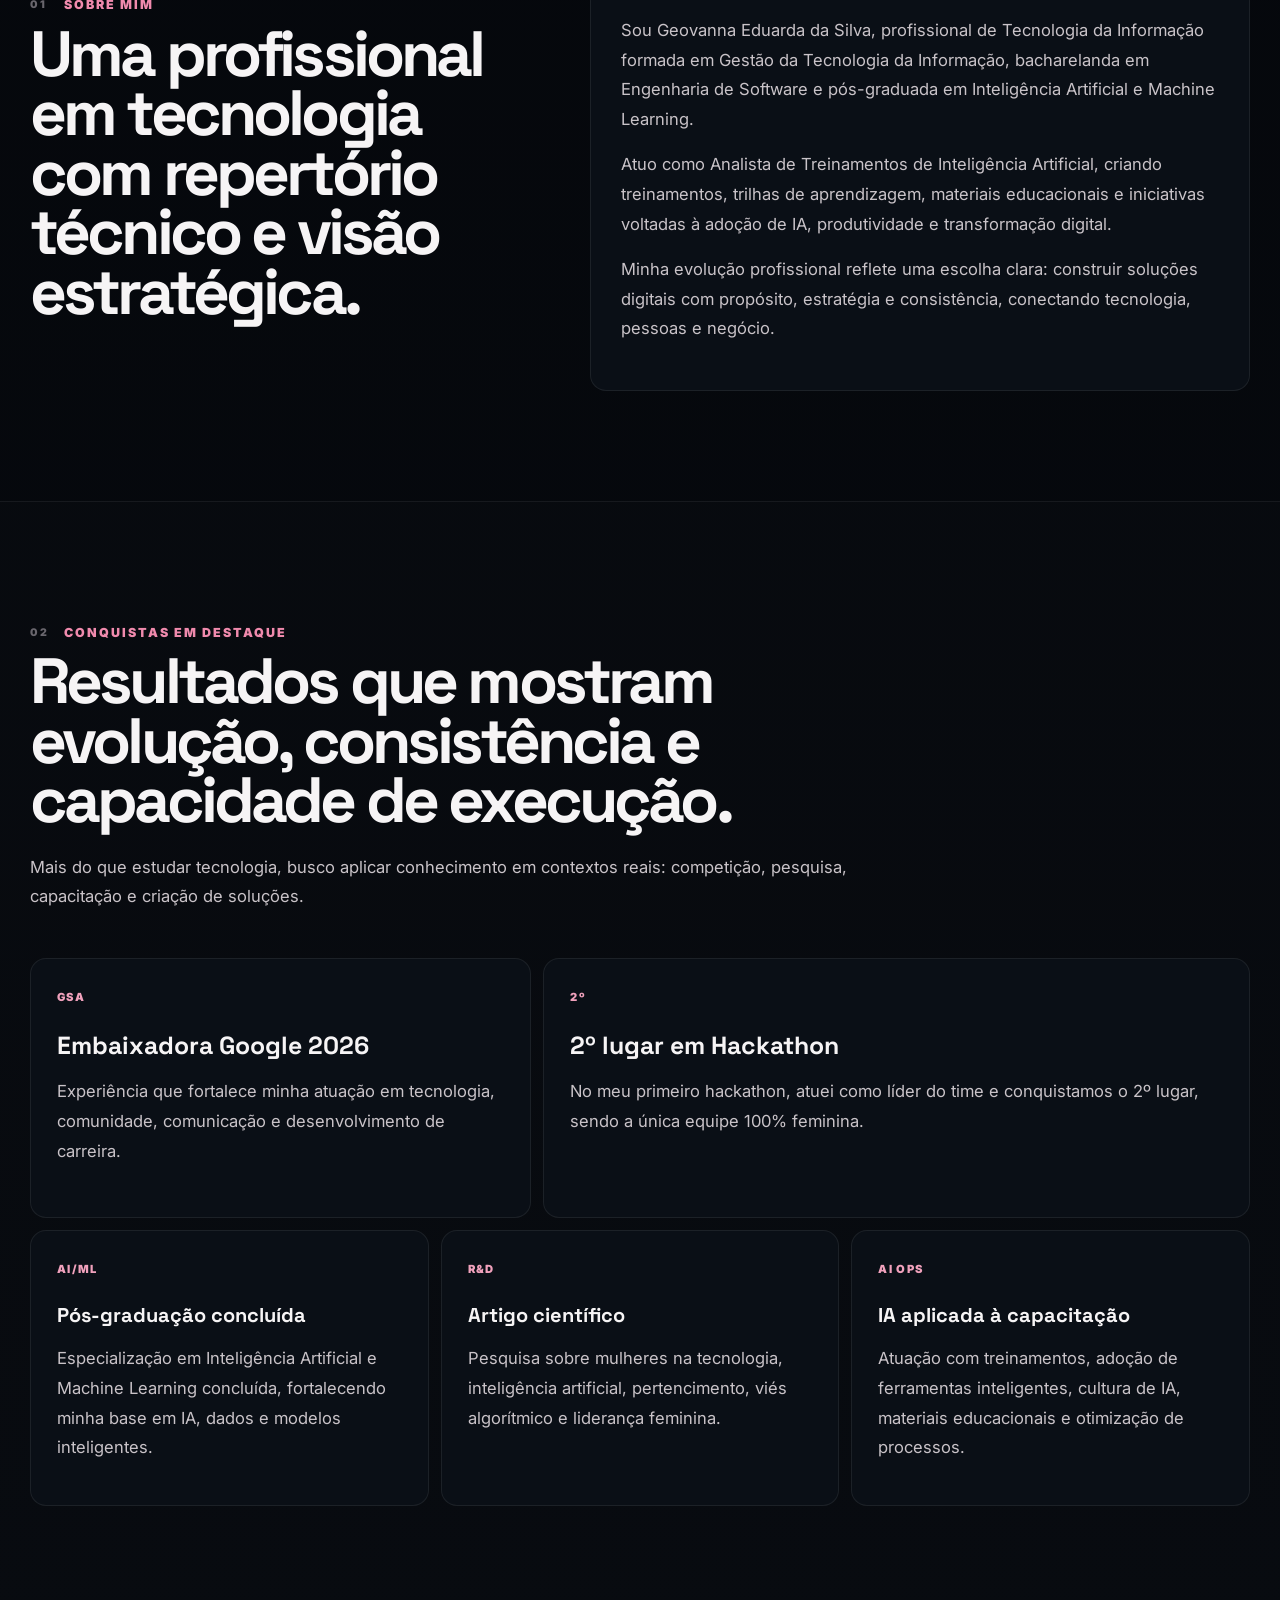
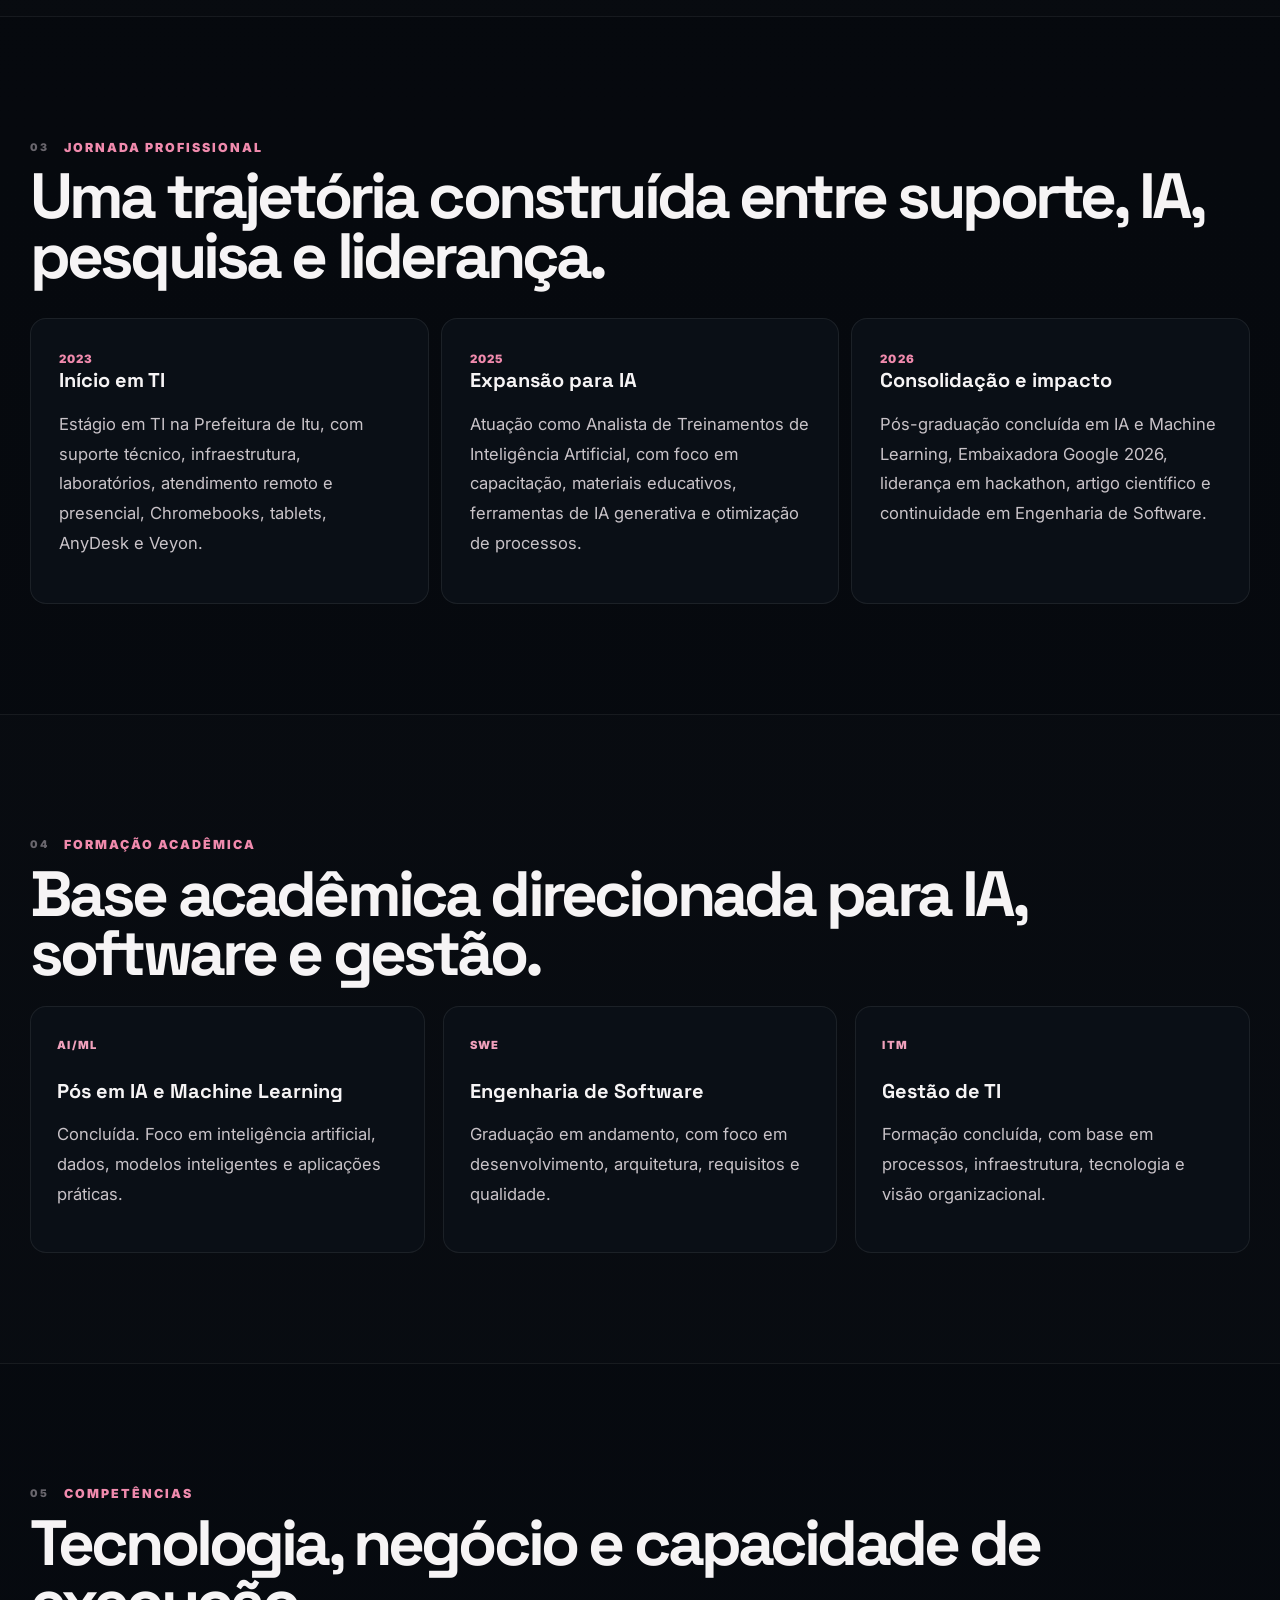
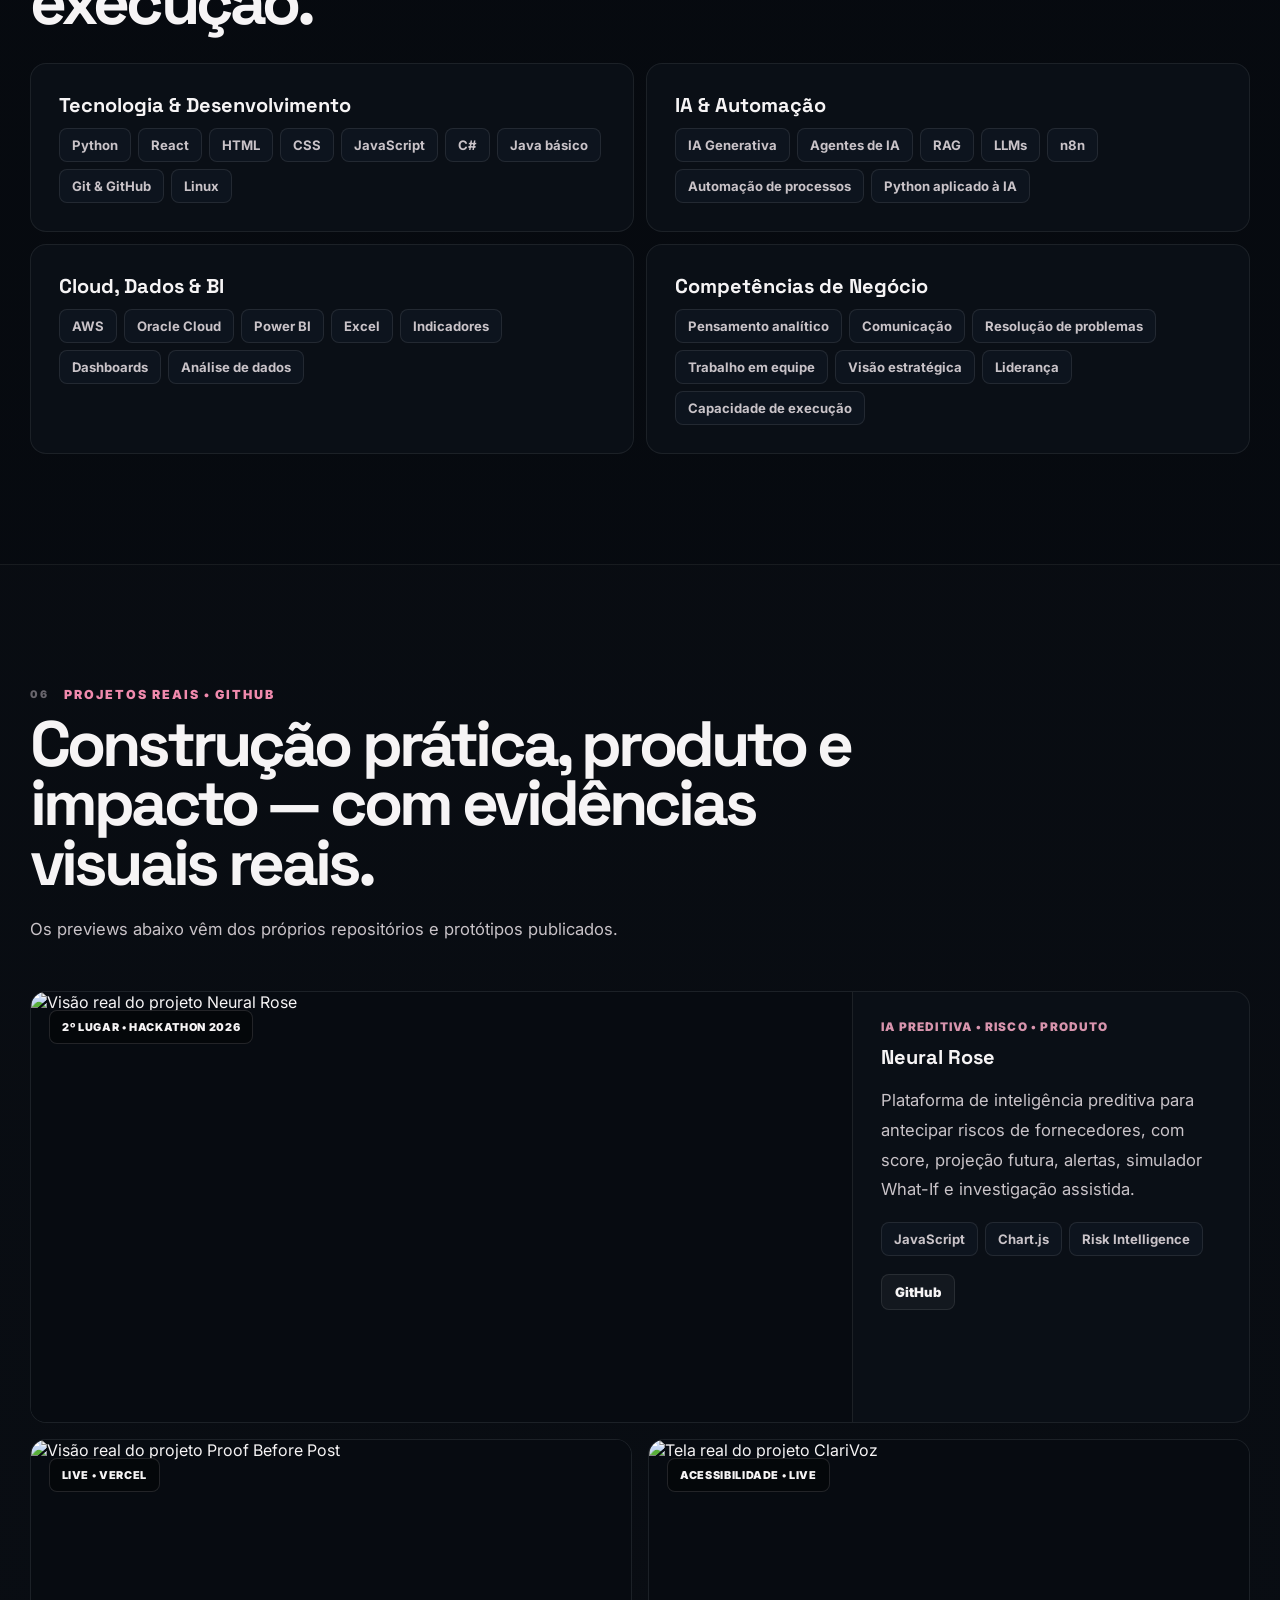
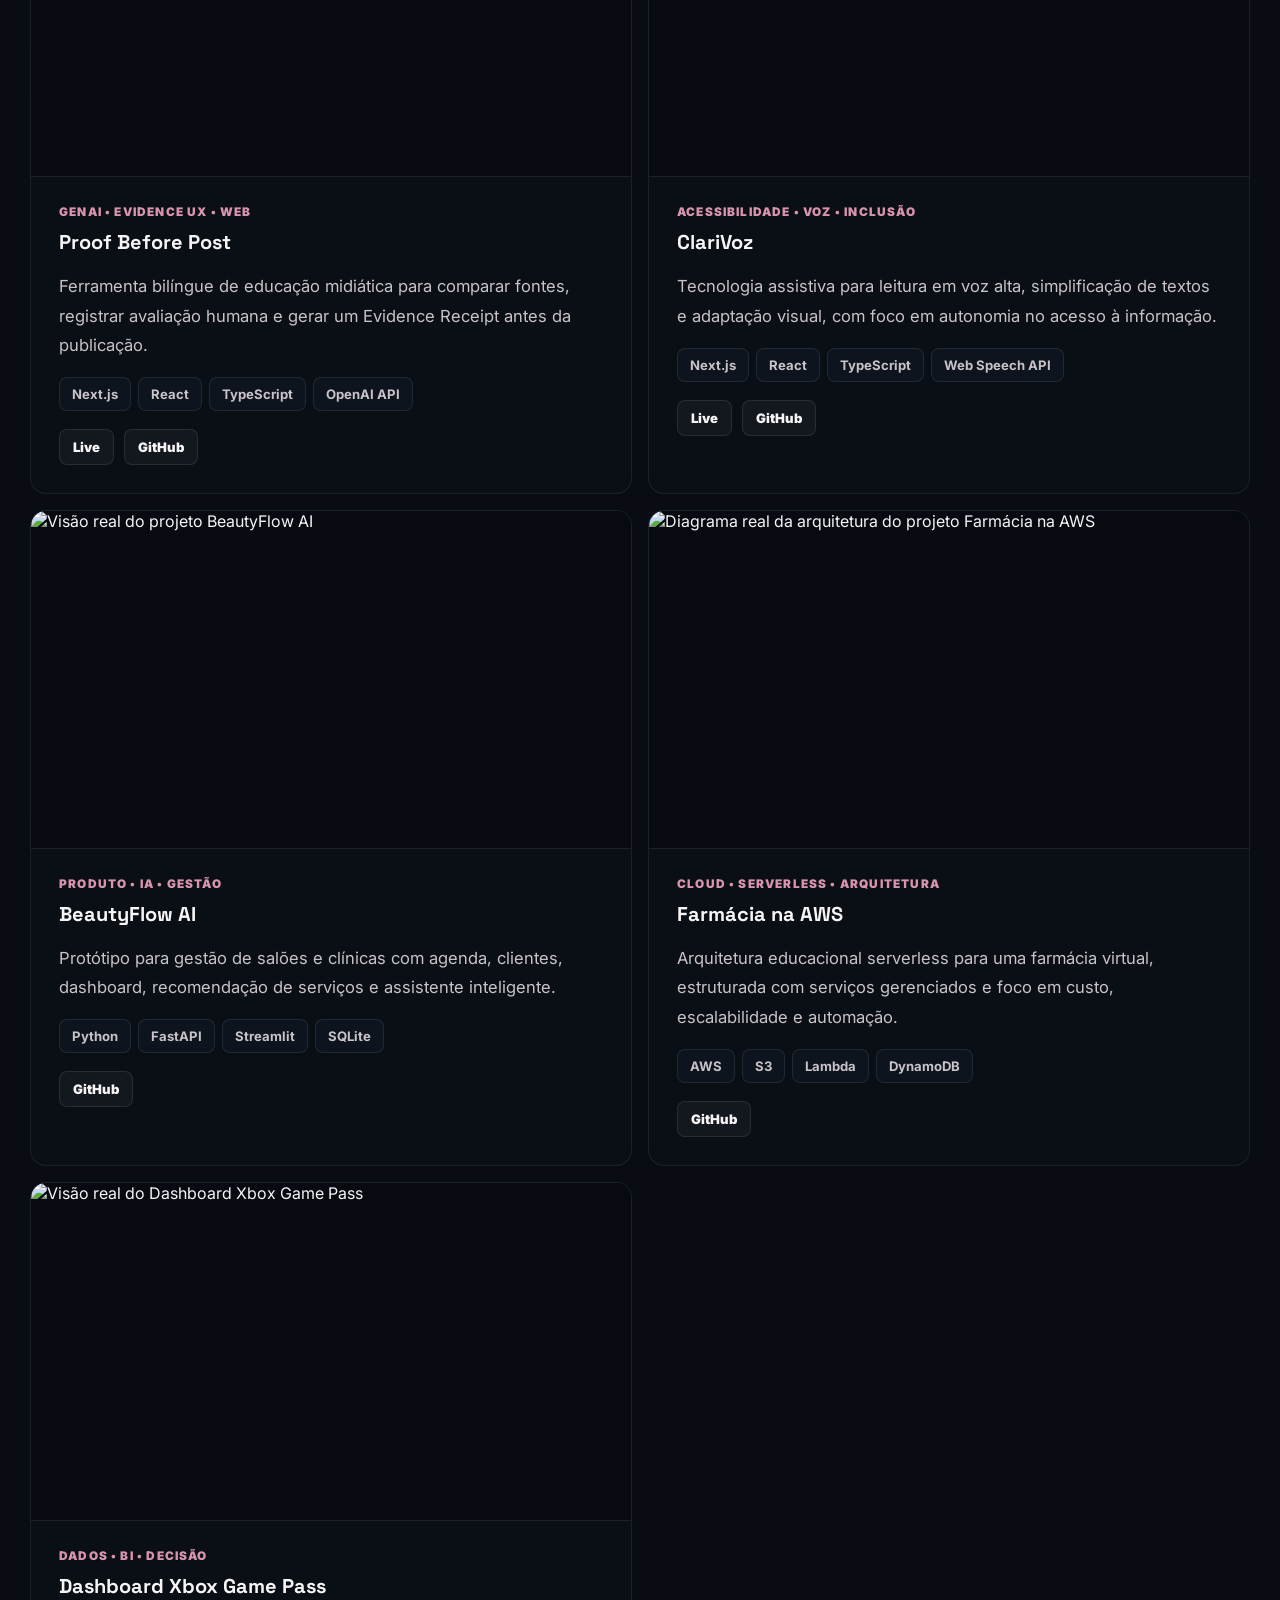
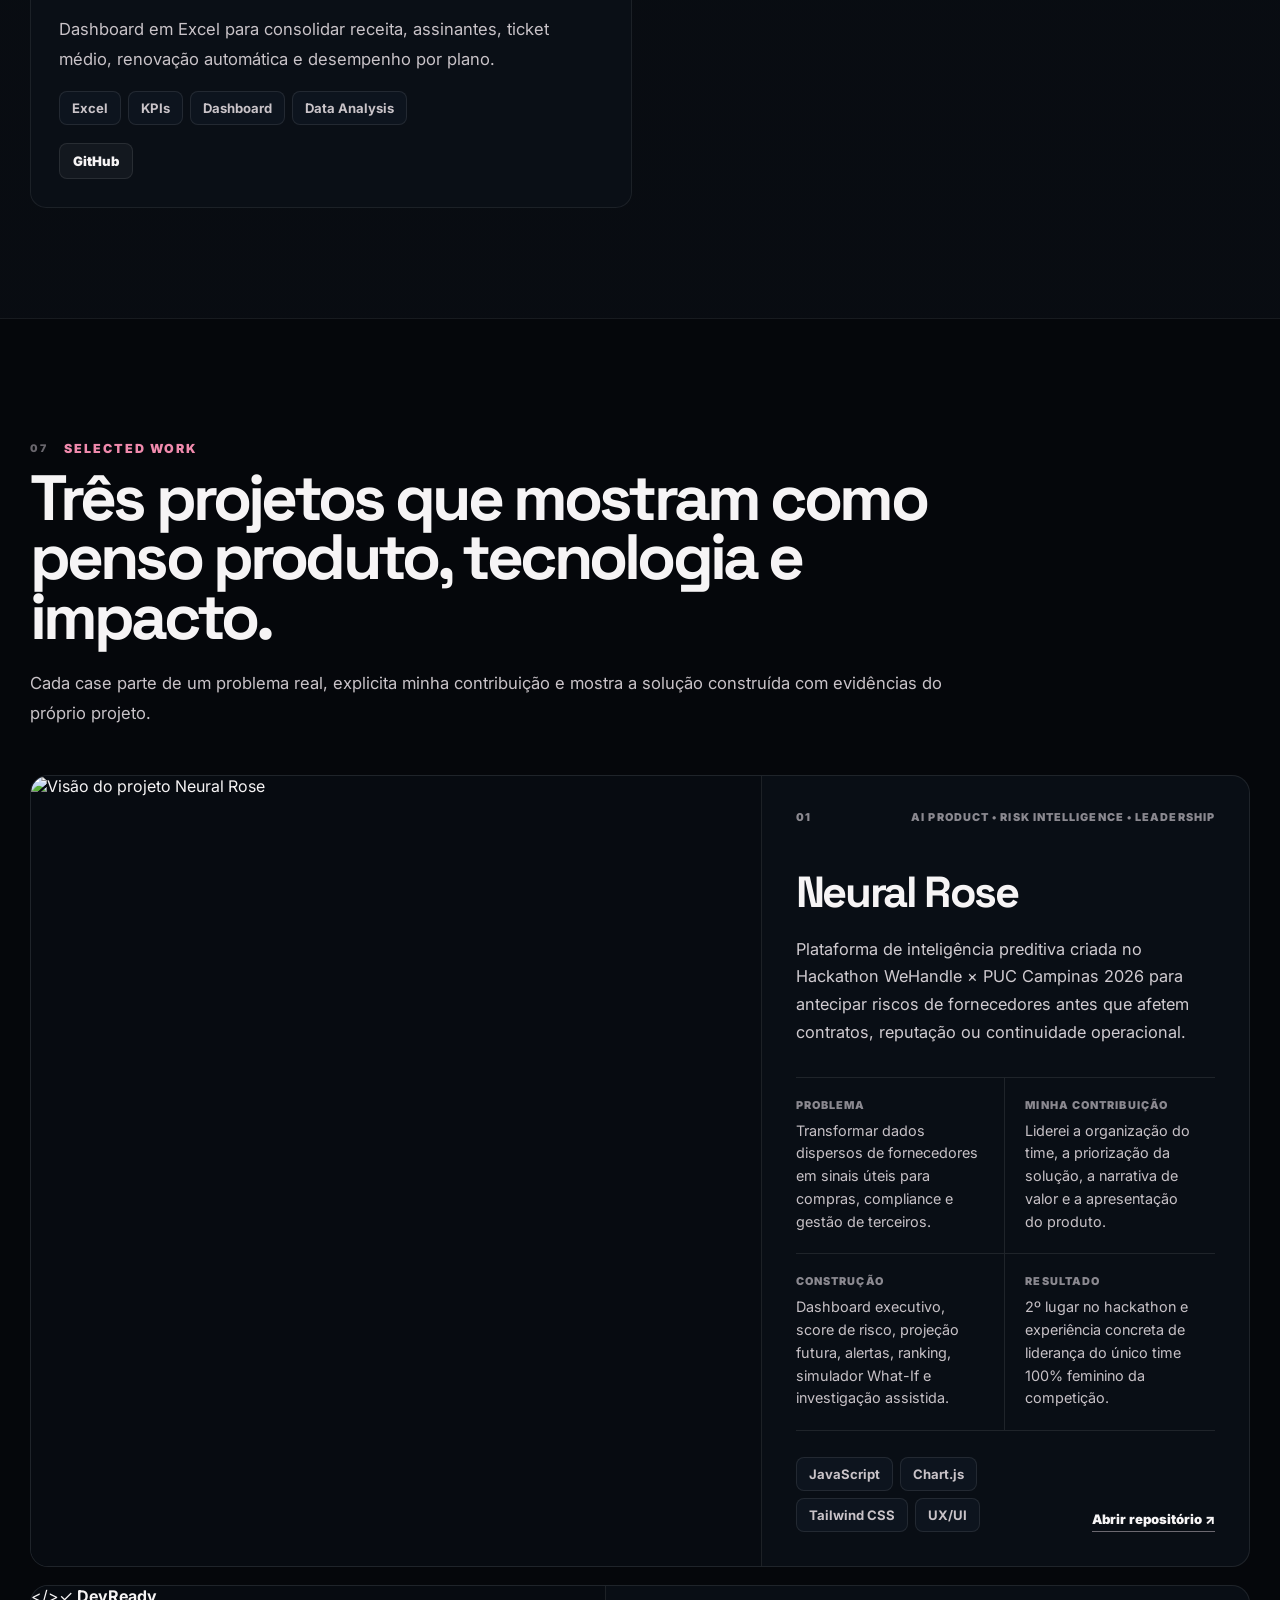
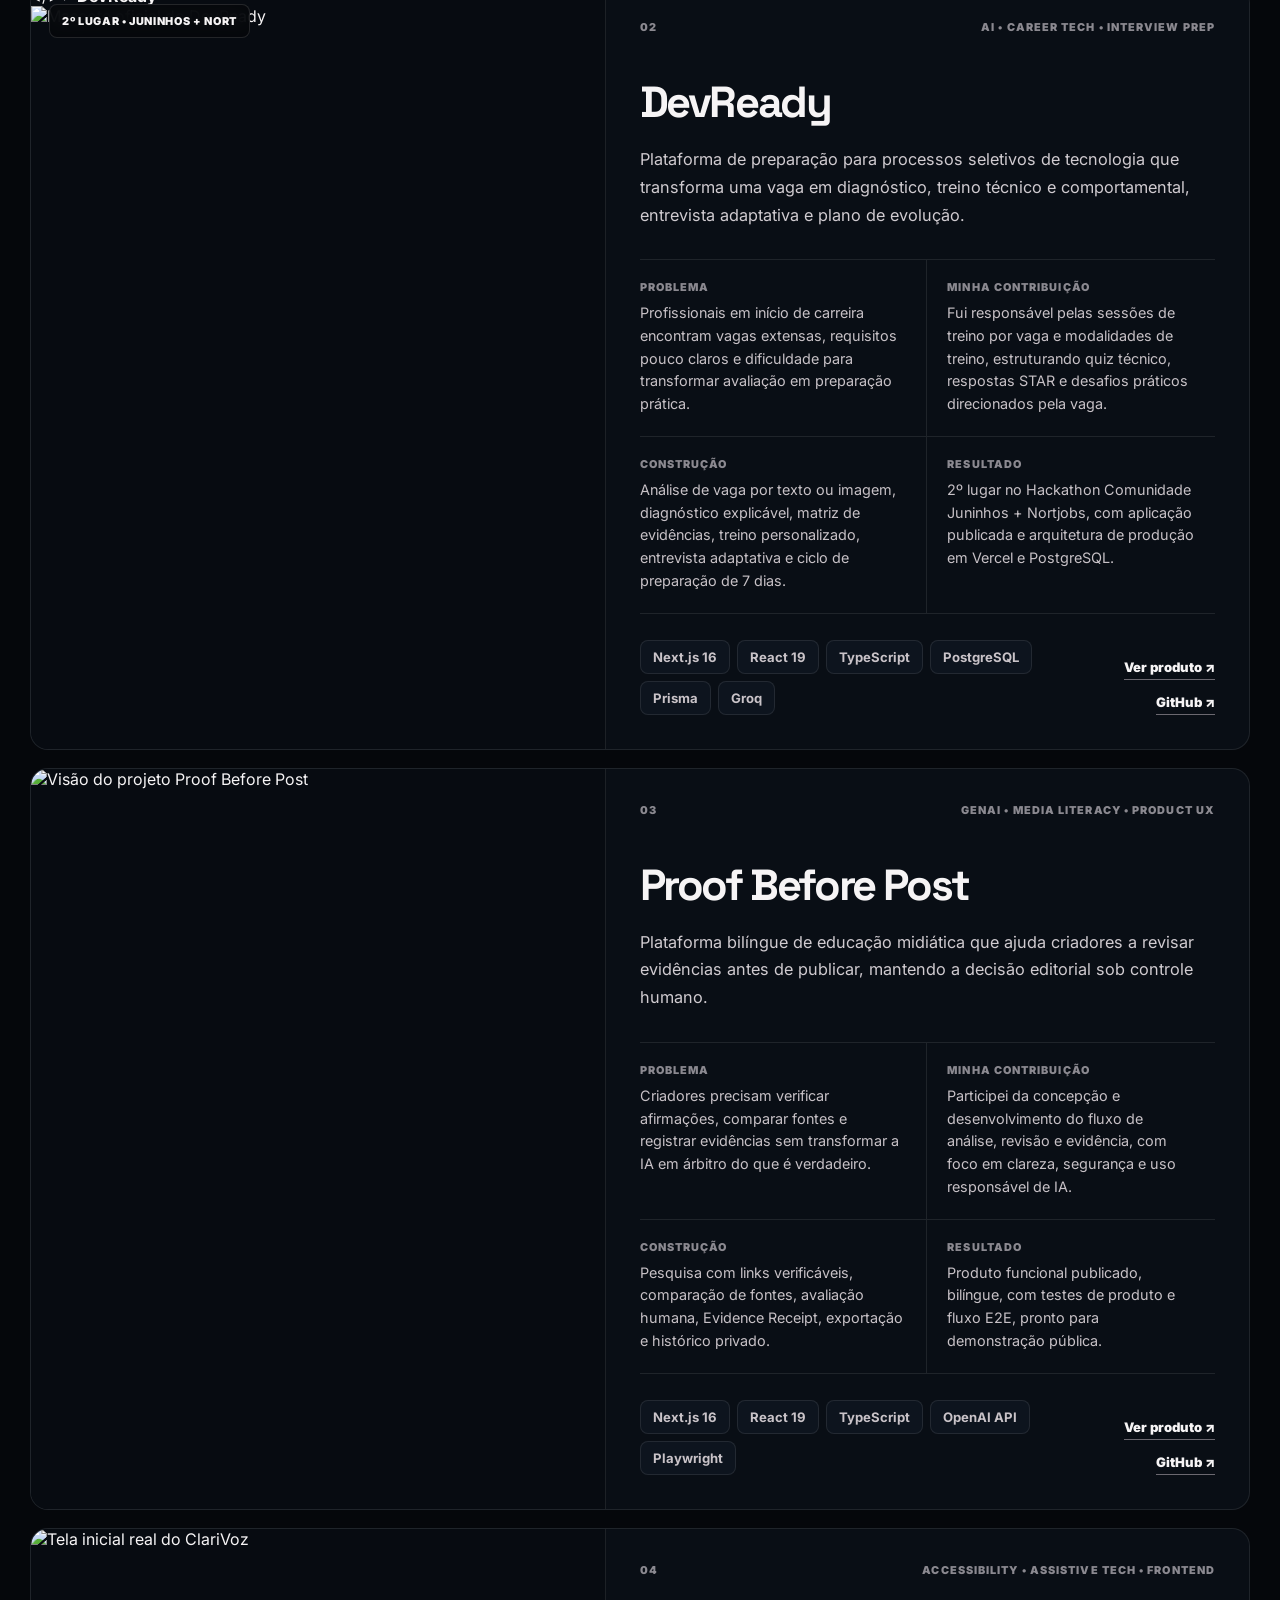
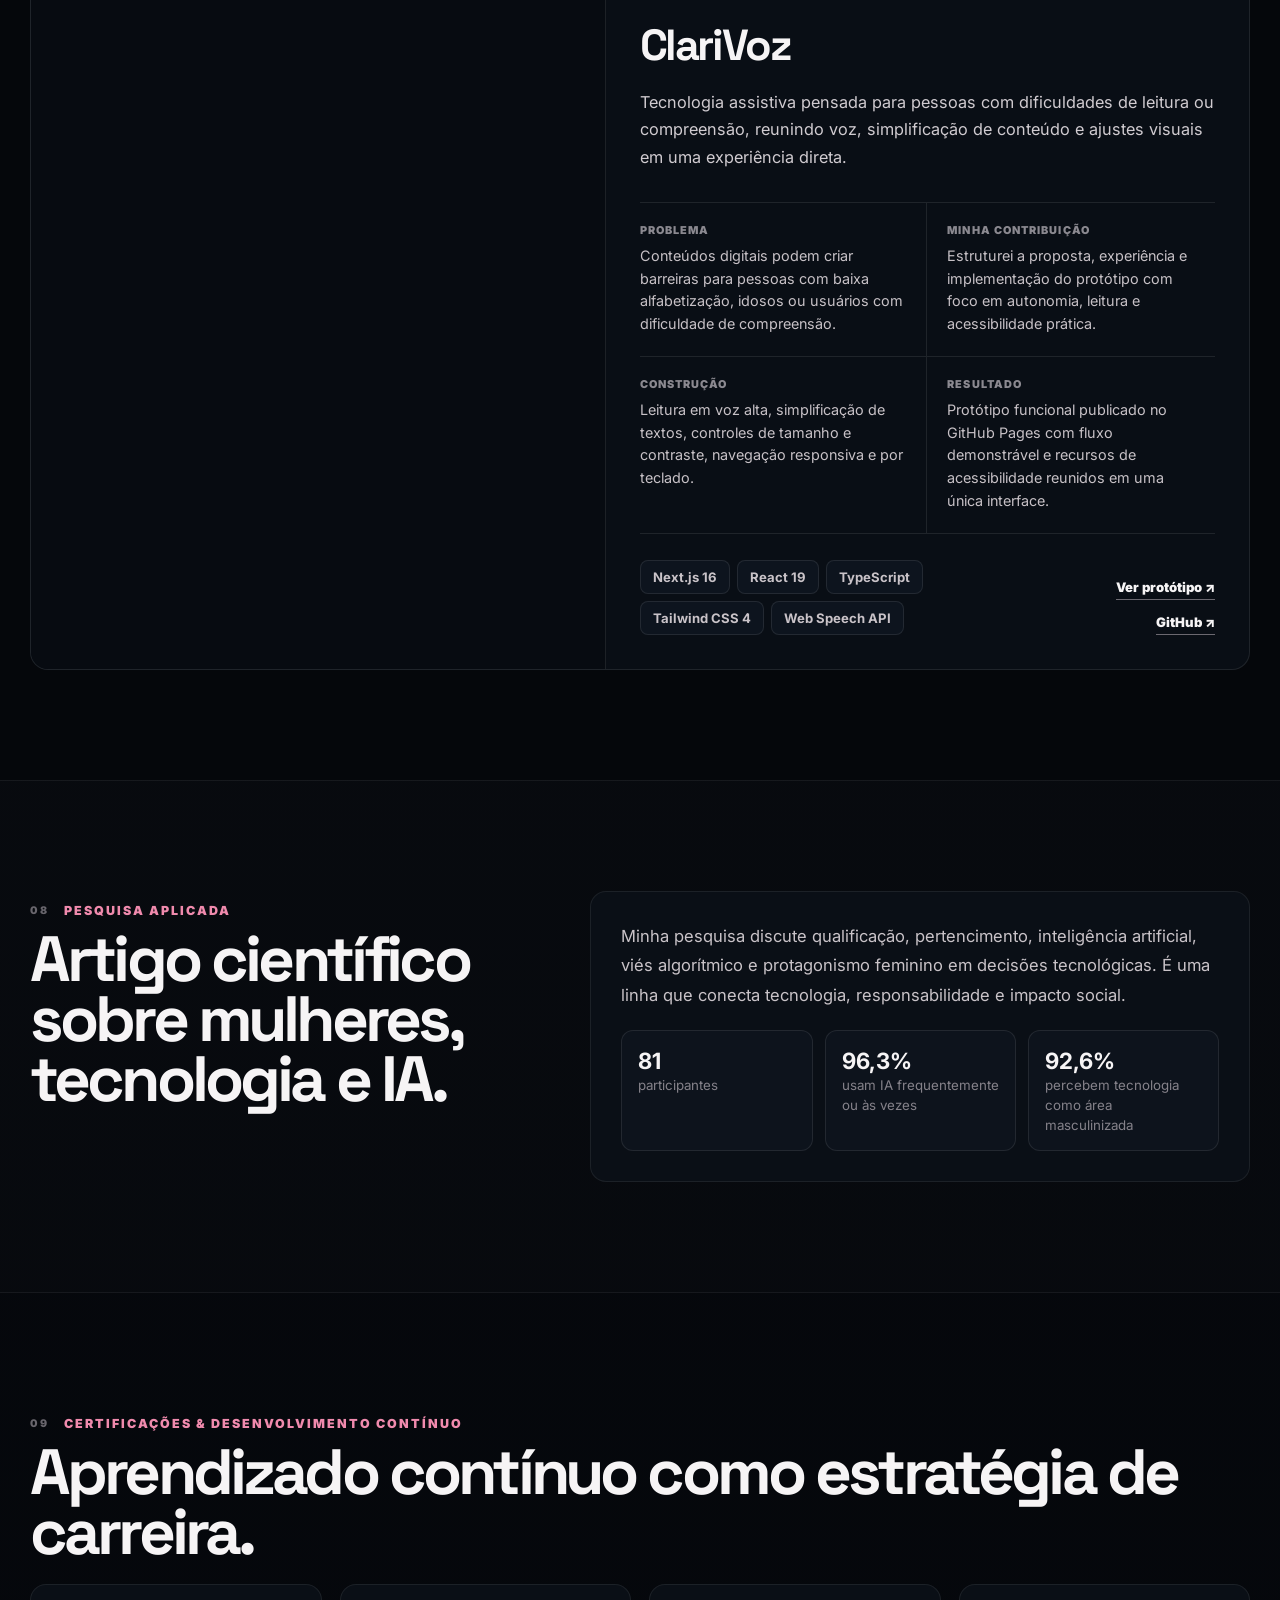
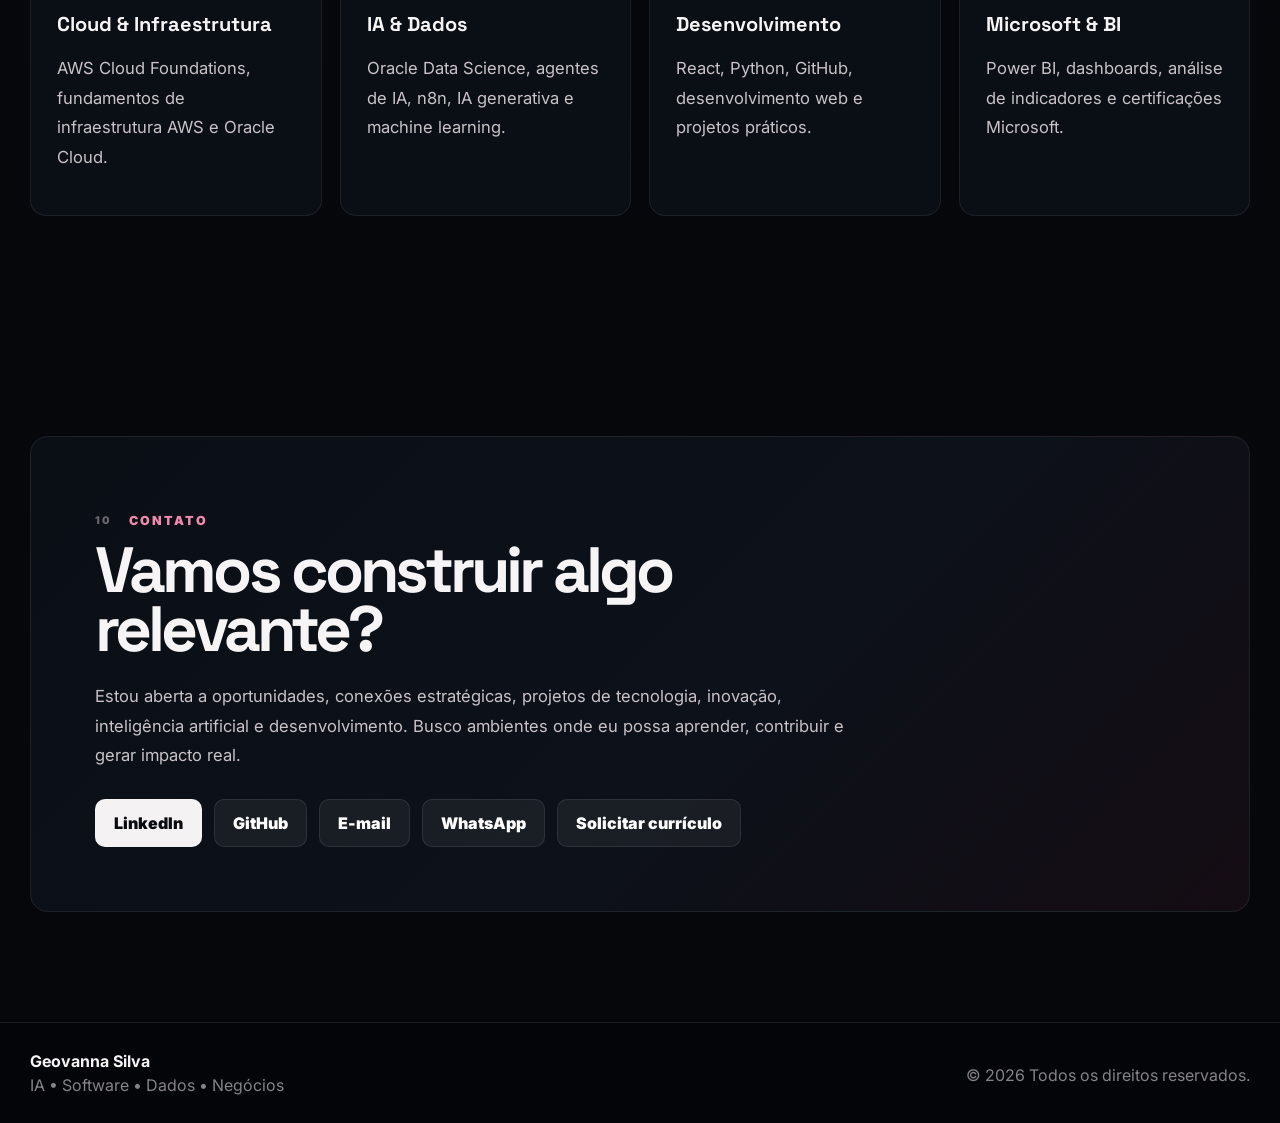
==== commit c3afcd52: "Add DevReady award-winning case study with real mascot" ====
--- a/index.html
+++ b/index.html
@@ -13,7 +13,7 @@
   <link rel="preconnect" href="https://fonts.gstatic.com" crossorigin />
   <link href="https://fonts.googleapis.com/css2?family=Inter:wght@400;500;600;700;800;900&family=Space+Grotesk:wght@500;600;700&display=swap" rel="stylesheet" />
   <link rel="stylesheet" href="https://cdn.jsdelivr.net/gh/devicons/devicon@latest/devicon.min.css" />
-  <link rel="stylesheet" href="./css/styles.css?v=5" />
+  <link rel="stylesheet" href="./css/styles.css?v=6" />
 </head>
 <body>
   <div class="noise" aria-hidden="true"></div>
@@ -230,8 +230,8 @@
       <div class="container">
         <div class="section-heading reveal">
           <p class="eyebrow"><span class="section-no">07</span><span data-i18n="casesEyebrow">Selected Work</span></p>
-          <h2 class="section-title" data-i18n="casesTitle">Três projetos que mostram como penso produto, tecnologia e impacto.</h2>
-          <p class="section-lead" data-i18n="casesLead">Cada case parte de um problema real, explicita minha contribuição e mostra a solução construída com evidências do próprio projeto.</p>
+          <h2 class="section-title" data-i18n="casesTitle">Quatro projetos que mostram como penso produto, tecnologia e impacto.</h2>
+          <p class="section-lead" data-i18n="casesLead">Cada case parte de um problema real, explicita minha contribuição e mostra a solução construída com evidências do próprio projeto — incluindo dois projetos premiados em hackathons.</p>
         </div>
 
         <article class="case-study case-study-featured reveal">
@@ -255,12 +255,40 @@
           </div>
         </article>
 
+        <article class="case-study case-study-devready reveal">
+          <div class="case-study-media case-study-devready-media">
+            <div class="devready-visual">
+              <div class="devready-brand">
+                <span class="devready-logo-mark">&lt;/&gt;✓</span>
+                <strong>DevReady</strong>
+              </div>
+              <img class="devready-mascot" src="https://raw.githubusercontent.com/juninhos-comunidade/devready/main/public/brand/mascot-wave.webp" alt="Mascote oficial do DevReady" loading="lazy" />
+              <span class="project-badge">2º lugar • Juninhos + Nort</span>
+            </div>
+          </div>
+          <div class="case-study-content">
+            <div class="case-study-topline"><span>02</span><span>AI • Career Tech • Interview Prep</span></div>
+            <h3>DevReady</h3>
+            <p class="case-study-summary" data-i18n="caseDevSummary">Plataforma de preparação para processos seletivos de tecnologia que transforma uma vaga em diagnóstico, treino técnico e comportamental, entrevista adaptativa e plano de evolução.</p>
+            <dl class="case-study-grid">
+              <div><dt data-i18n="caseProblem">Problema</dt><dd data-i18n="caseDevProblem">Profissionais em início de carreira encontram vagas extensas, requisitos pouco claros e dificuldade para transformar avaliação em preparação prática.</dd></div>
+              <div><dt data-i18n="caseContribution">Minha contribuição</dt><dd data-i18n="caseDevContribution">Fui responsável pelas sessões de treino por vaga e modalidades de treino, estruturando quiz técnico, respostas STAR e desafios práticos direcionados pela vaga.</dd></div>
+              <div><dt data-i18n="caseBuild">Construção</dt><dd data-i18n="caseDevBuild">Análise de vaga por texto ou imagem, diagnóstico explicável, matriz de evidências, treino personalizado, entrevista adaptativa e ciclo de preparação de 7 dias.</dd></div>
+              <div><dt data-i18n="caseOutcome">Resultado</dt><dd data-i18n="caseDevOutcome">2º lugar no Hackathon Comunidade Juninhos + Nortjobs, com aplicação publicada e arquitetura de produção em Vercel e PostgreSQL.</dd></div>
+            </dl>
+            <div class="case-study-footer">
+              <div class="tags"><span>Next.js 16</span><span>React 19</span><span>TypeScript</span><span>PostgreSQL</span><span>Prisma</span><span>Groq</span></div>
+              <div class="case-links"><a class="case-link" href="https://devready.vercel.app" target="_blank" rel="noopener">Ver produto ↗</a><a class="case-link" href="https://github.com/juninhos-comunidade/devready" target="_blank" rel="noopener">GitHub ↗</a></div>
+            </div>
+          </div>
+        </article>
+
         <article class="case-study reveal">
           <div class="case-study-media">
             <img src="https://raw.githubusercontent.com/geovannasilva15/proof-before-post/main/assets/readme-project-overview.svg" alt="Visão do projeto Proof Before Post" loading="lazy" />
           </div>
           <div class="case-study-content">
-            <div class="case-study-topline"><span>02</span><span>GenAI • Media Literacy • Product UX</span></div>
+            <div class="case-study-topline"><span>03</span><span>GenAI • Media Literacy • Product UX</span></div>
             <h3>Proof Before Post</h3>
             <p class="case-study-summary" data-i18n="case2Summary">Plataforma bilíngue de educação midiática que ajuda criadores a revisar evidências antes de publicar, mantendo a decisão editorial sob controle humano.</p>
             <dl class="case-study-grid">
@@ -281,7 +309,7 @@
             <img src="https://raw.githubusercontent.com/geovannasilva15/clarivoz/main/docs/screenshots/inicio.png" alt="Tela inicial real do ClariVoz" loading="lazy" />
           </div>
           <div class="case-study-content">
-            <div class="case-study-topline"><span>03</span><span>Accessibility • Assistive Tech • Frontend</span></div>
+            <div class="case-study-topline"><span>04</span><span>Accessibility • Assistive Tech • Frontend</span></div>
             <h3>ClariVoz</h3>
             <p class="case-study-summary" data-i18n="case3Summary">Tecnologia assistiva pensada para pessoas com dificuldades de leitura ou compreensão, reunindo voz, simplificação de conteúdo e ajustes visuais em uma experiência direta.</p>
             <dl class="case-study-grid">
@@ -319,6 +347,6 @@
 
   <footer class="site-footer"><div class="container footer-grid"><div><strong>Geovanna Silva</strong><p data-i18n="footerRole">IA • Software • Dados • Negócios</p></div><p>© <span id="year"></span> <span data-i18n="footerRights">Todos os direitos reservados.</span></p></div></footer>
   <button class="back-to-top" type="button" aria-label="Voltar ao topo">↑</button>
-  <script src="./js/main.js?v=5"></script>
+  <script src="./js/main.js?v=6"></script>
 </body>
 </html>
--- a/css/styles.css
+++ b/css/styles.css
@@ -171,3 +171,45 @@
   .achievement-grid{grid-template-columns:1fr}
   .contact-box{padding:34px 24px}
 }
+
+/* ===== case studies v5 ===== */
+.case-studies{background:#05070b}
+.case-studies .section-heading{max-width:930px}
+.case-study{
+  display:grid;grid-template-columns:minmax(0,1fr) minmax(0,1.12fr);
+  gap:0;margin-top:18px;border:1px solid var(--line);border-radius:18px;
+  overflow:hidden;background:#090e15
+}
+.case-study+.case-study{margin-top:18px}
+.case-study-featured{grid-template-columns:minmax(0,1.2fr) minmax(0,.8fr)}
+.case-study-media{min-height:460px;background:#070b11;border-right:1px solid var(--line);display:flex;align-items:stretch}
+.case-study-media img{width:100%;height:100%;object-fit:cover}
+.case-study-media img[src$=".svg"]{object-fit:contain;background:#070b11}
+.case-study-content{padding:34px;display:flex;flex-direction:column}
+.case-study-topline{display:flex;justify-content:space-between;gap:16px;color:#8b8990;font-size:.68rem;font-weight:900;letter-spacing:.1em;text-transform:uppercase;margin-bottom:40px}
+.case-study h3{font-family:'Space Grotesk',Inter,sans-serif;font-size:clamp(2rem,3.4vw,4rem);letter-spacing:-.055em;margin:0 0 16px}
+.case-study-summary{color:#d0cbd0;font-size:1.02rem;line-height:1.7;margin:0 0 30px}
+.case-study-grid{display:grid;grid-template-columns:1fr 1fr;gap:0;margin:0;border-top:1px solid var(--line)}
+.case-study-grid div{padding:20px 18px 20px 0;border-bottom:1px solid var(--line)}
+.case-study-grid div:nth-child(odd){border-right:1px solid var(--line);padding-right:20px}
+.case-study-grid div:nth-child(even){padding-left:20px}
+.case-study-grid dt{color:#8b8990;font-size:.68rem;text-transform:uppercase;letter-spacing:.1em;font-weight:900;margin-bottom:8px}
+.case-study-grid dd{margin:0;color:#c7c1c6;line-height:1.58;font-size:.9rem}
+.case-study-footer{margin-top:auto;padding-top:26px;display:flex;justify-content:space-between;gap:18px;align-items:flex-end}
+.case-study-footer .tags{max-width:70%}
+.case-link{font-size:.82rem;font-weight:900;white-space:nowrap;border-bottom:1px solid #6b6870;padding-bottom:4px}
+.case-link:hover{color:#f0a1bc;border-color:#f0a1bc}
+.case-links{display:flex;flex-wrap:wrap;gap:14px;justify-content:flex-end}
+@media(max-width:980px){
+  .case-study,.case-study-featured{grid-template-columns:1fr}
+  .case-study-media{min-height:0;aspect-ratio:16/9;border-right:0;border-bottom:1px solid var(--line)}
+  .case-study-content{padding:28px}
+}
+@media(max-width:680px){
+  .case-study-grid{grid-template-columns:1fr}
+  .case-study-grid div,.case-study-grid div:nth-child(odd),.case-study-grid div:nth-child(even){border-right:0;padding:18px 0}
+  .case-study-footer{display:block}
+  .case-study-footer .tags{max-width:none;margin-bottom:20px}
+  .case-links{justify-content:flex-start}
+  .case-study-topline{margin-bottom:28px}
+}
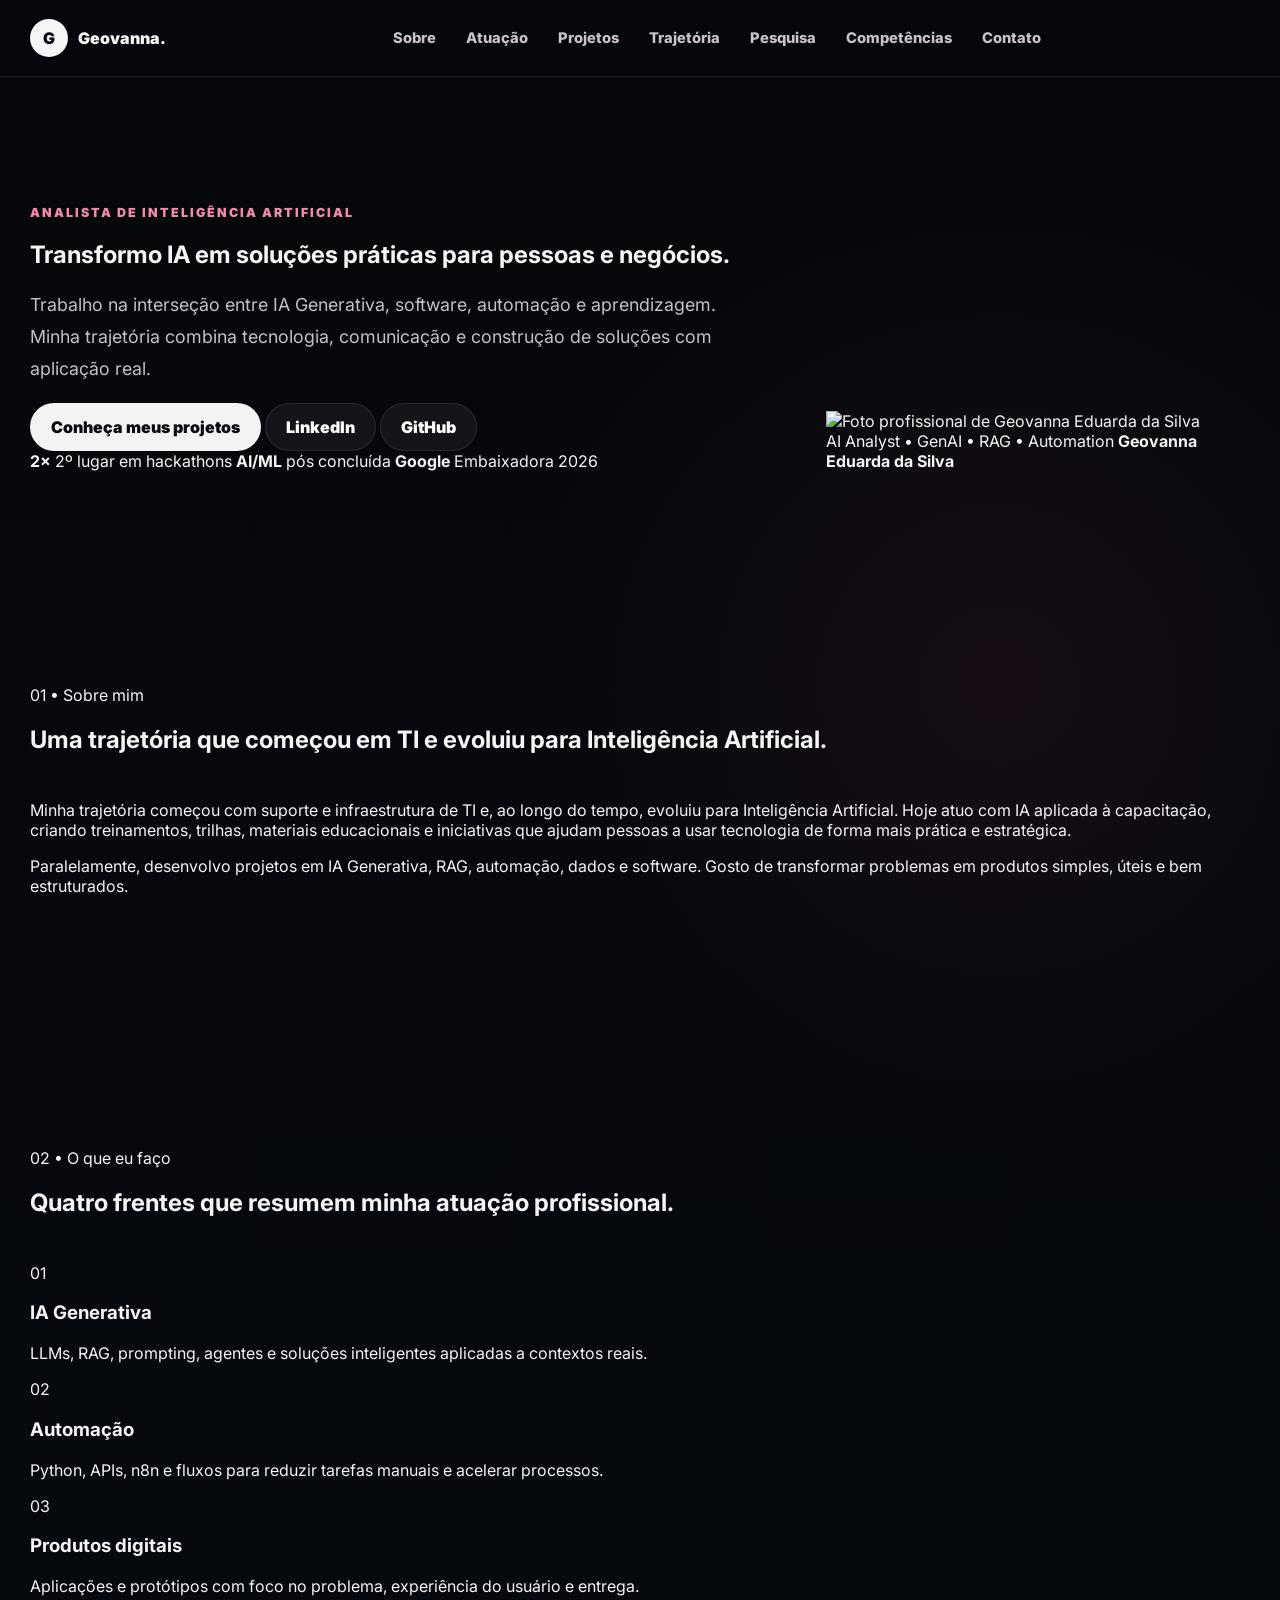
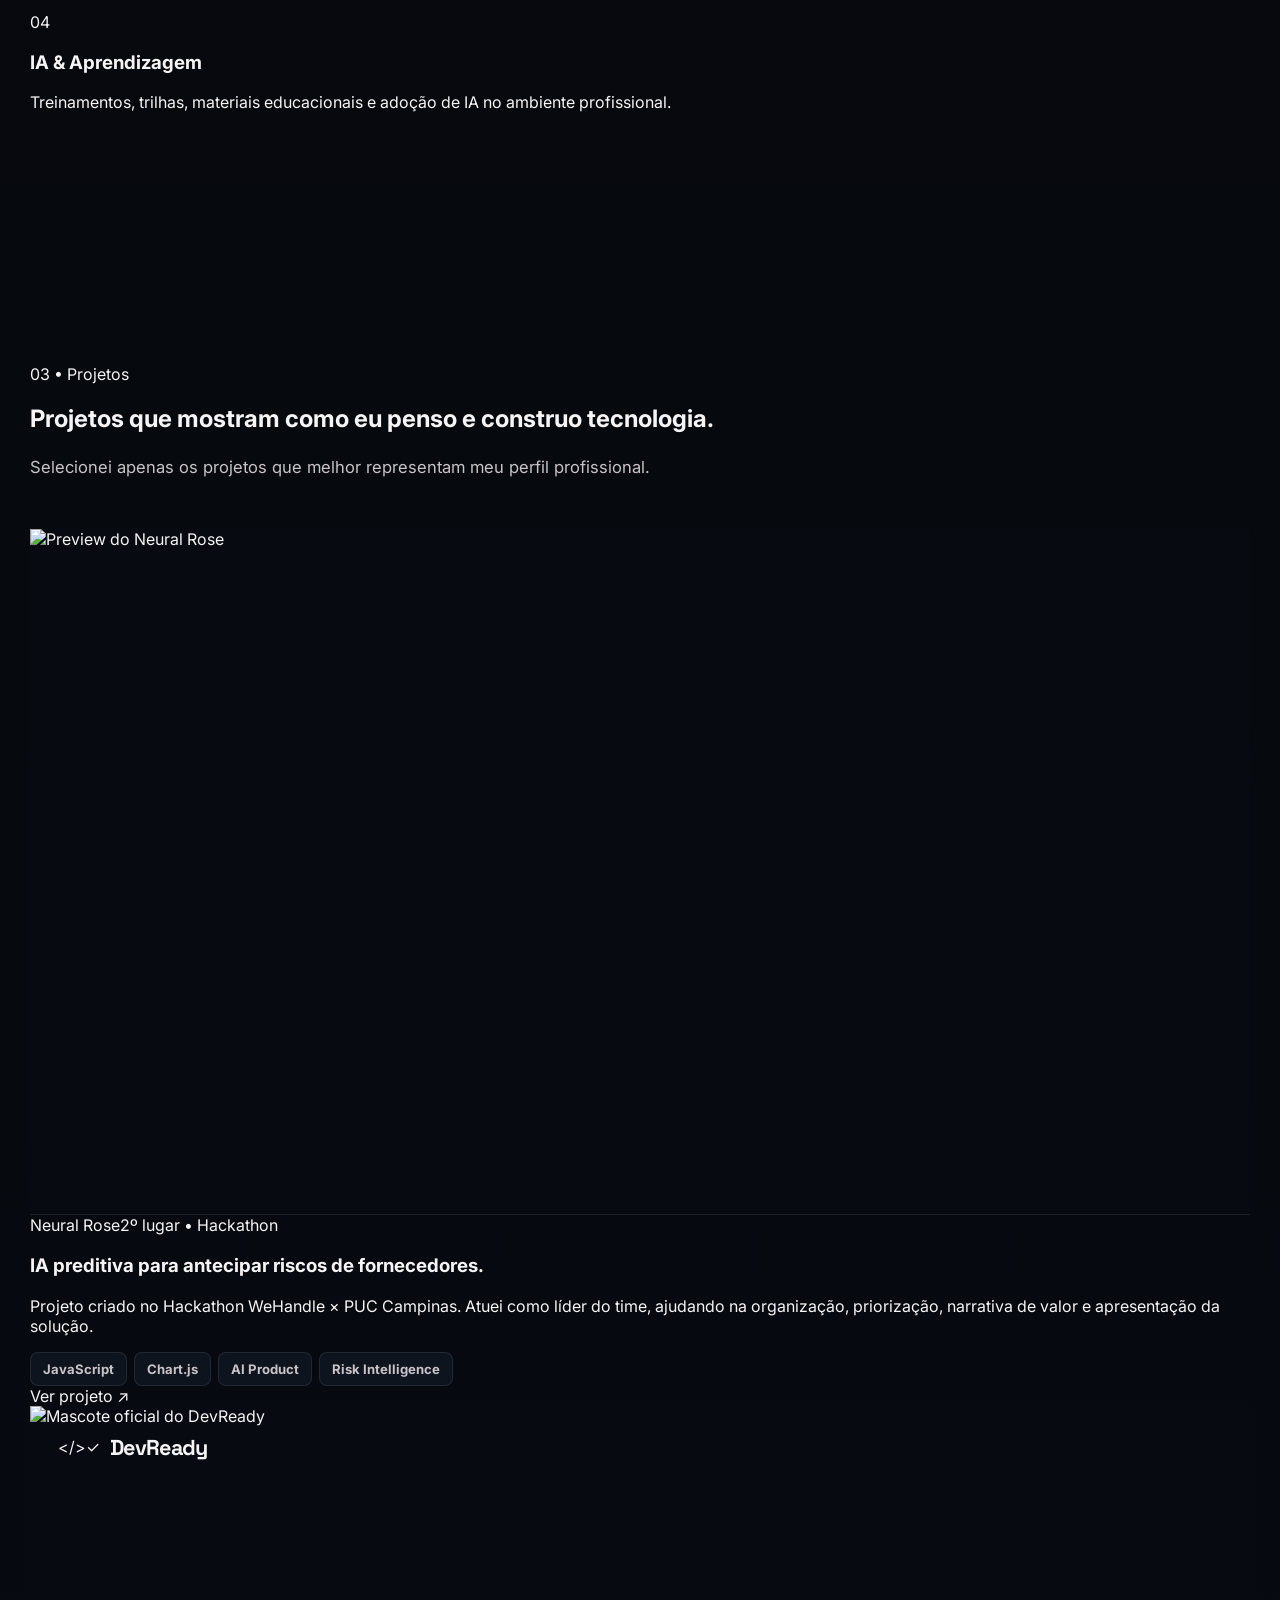
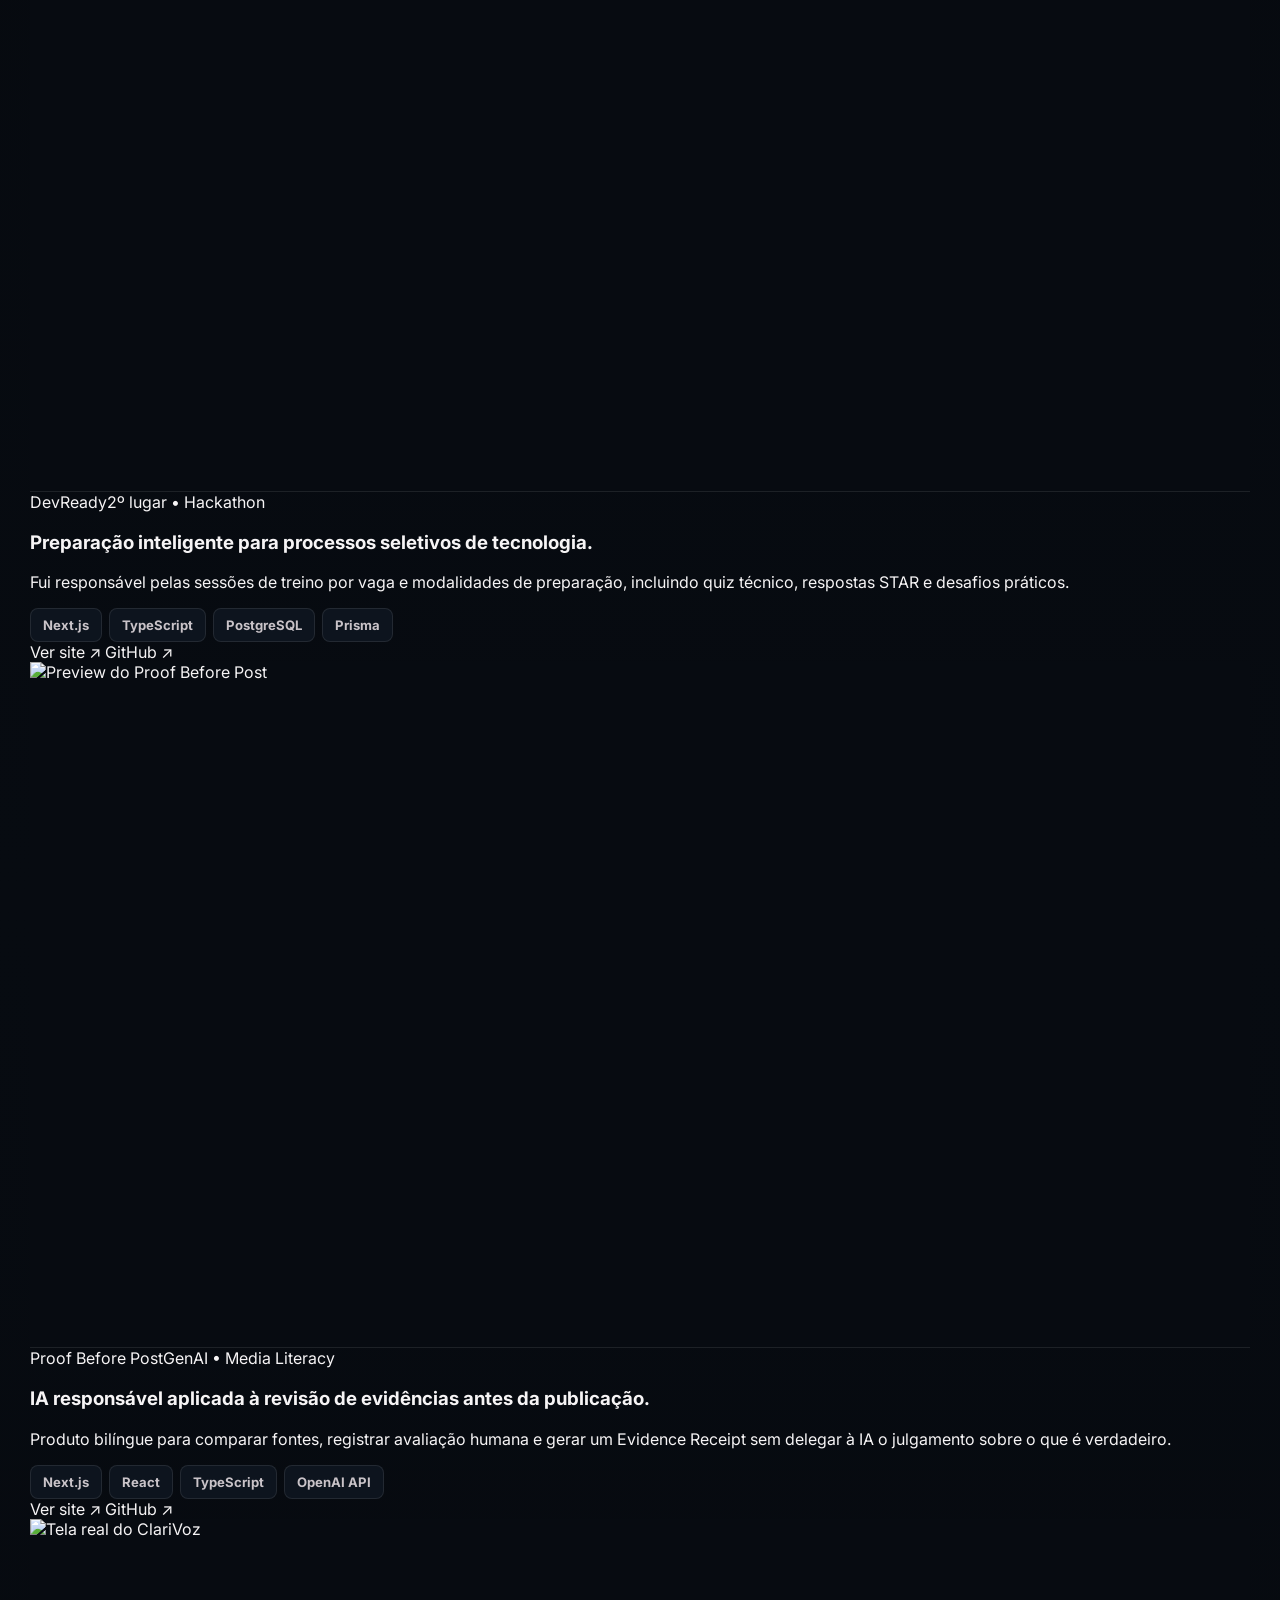
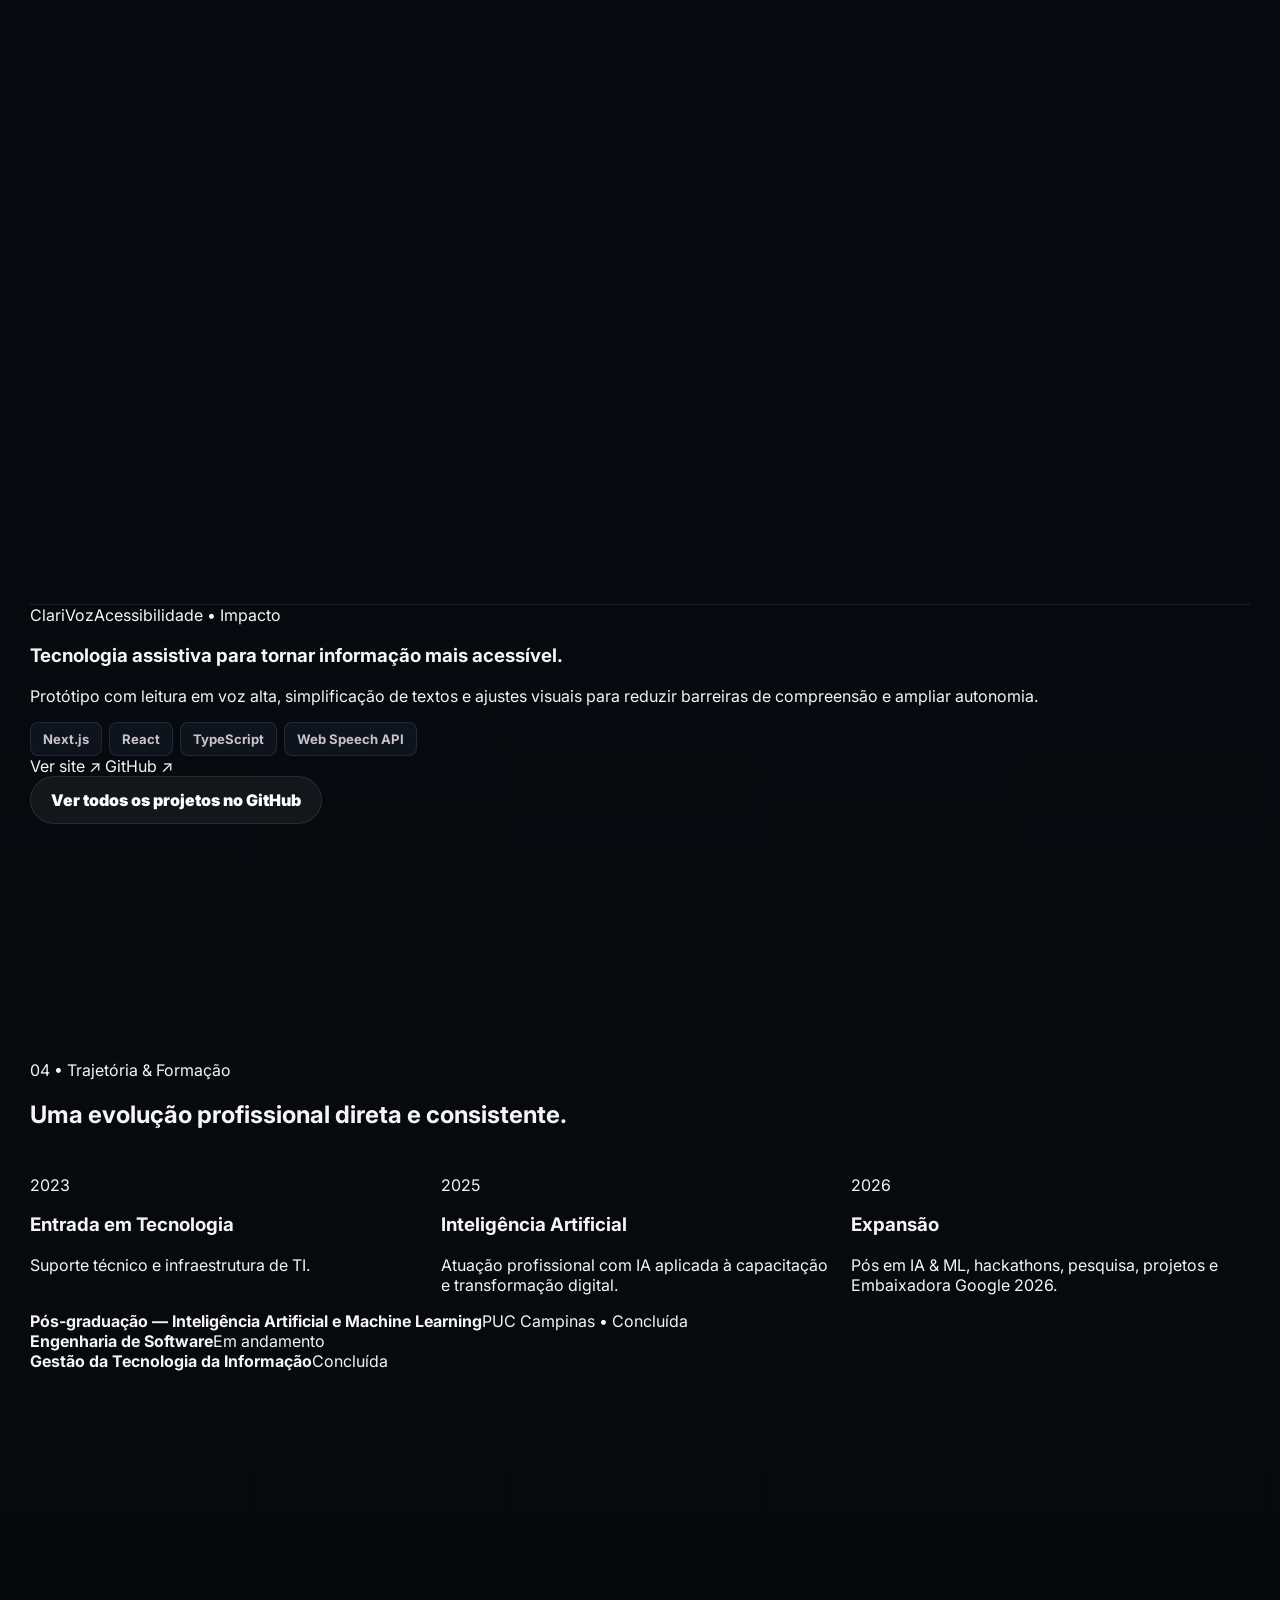
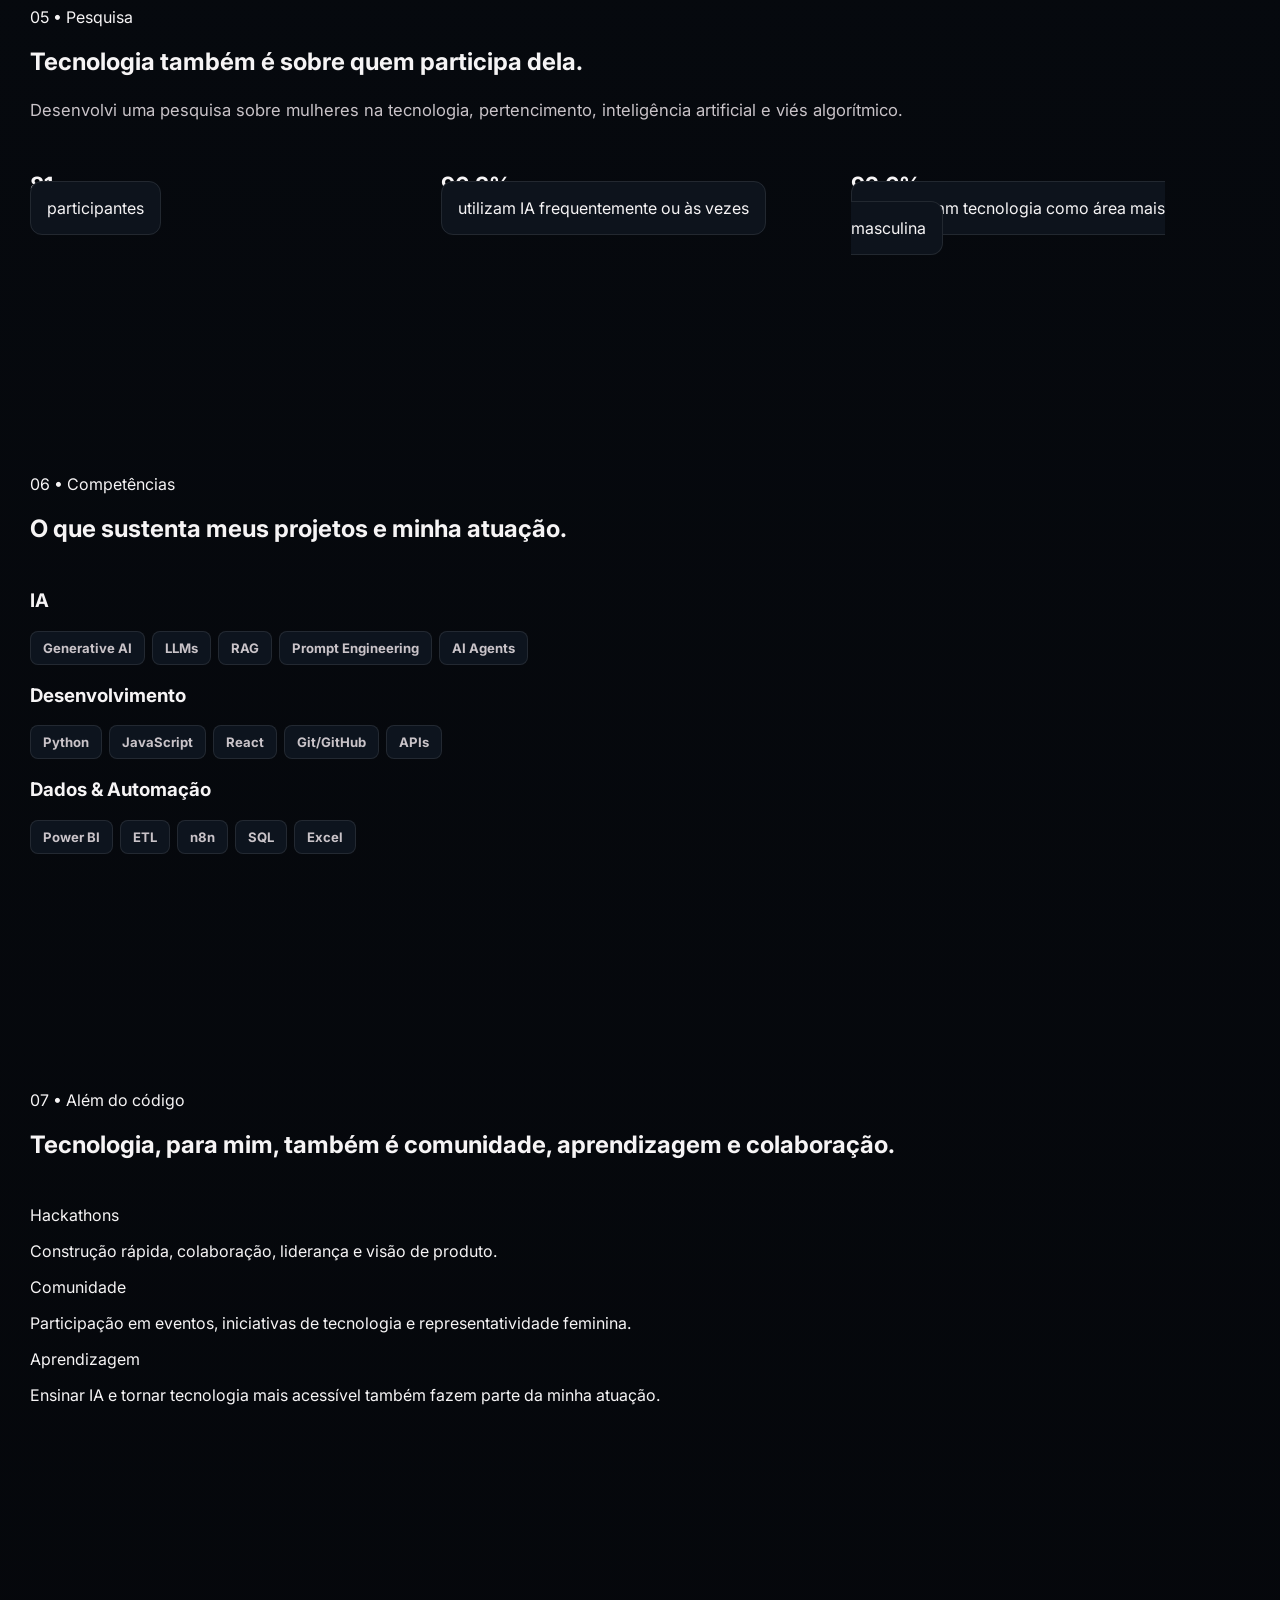
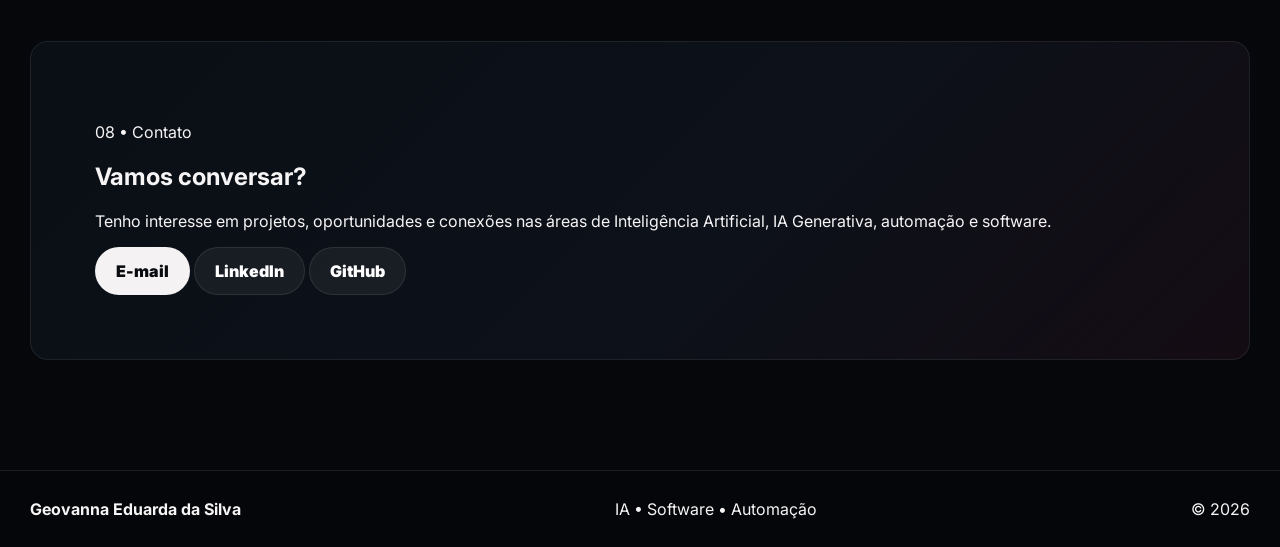
==== commit 9b1569e3: "Simplify portfolio around professional identity" ====
--- a/index.html
+++ b/index.html
@@ -3,350 +3,328 @@
 <head>
   <meta charset="UTF-8" />
   <meta name="viewport" content="width=device-width, initial-scale=1.0" />
-  <title>Geovanna Silva | IA, Software & Business</title>
-  <meta name="description" content="Portfólio profissional de Geovanna Silva: IA, Engenharia de Software, Dados, Cloud, inovação e visão de negócio." />
-  <meta name="theme-color" content="#07111f" />
-  <meta property="og:title" content="Geovanna Silva | IA, Software & Business" />
-  <meta property="og:description" content="Tecnologia, Inteligência Artificial e visão de negócio para transformar desafios em soluções inteligentes." />
+  <title>Geovanna Eduarda da Silva | Inteligência Artificial</title>
+  <meta name="description" content="Portfólio profissional de Geovanna Eduarda da Silva — Inteligência Artificial, IA Generativa, software, automação e tecnologia aplicada." />
+  <meta name="theme-color" content="#07090d" />
+  <meta property="og:title" content="Geovanna Eduarda da Silva | Inteligência Artificial" />
+  <meta property="og:description" content="IA Generativa, software e automação aplicados a problemas reais." />
   <meta property="og:type" content="website" />
   <link rel="preconnect" href="https://fonts.googleapis.com" />
   <link rel="preconnect" href="https://fonts.gstatic.com" crossorigin />
-  <link href="https://fonts.googleapis.com/css2?family=Inter:wght@400;500;600;700;800;900&family=Space+Grotesk:wght@500;600;700&display=swap" rel="stylesheet" />
+  <link href="https://fonts.googleapis.com/css2?family=Inter:wght@400;500;600;700;800&family=Space+Grotesk:wght@500;600;700&display=swap" rel="stylesheet" />
   <link rel="stylesheet" href="https://cdn.jsdelivr.net/gh/devicons/devicon@latest/devicon.min.css" />
-  <link rel="stylesheet" href="./css/styles.css?v=6" />
+  <link rel="stylesheet" href="./css/styles.css?v=10" />
 </head>
 <body>
-  <div class="noise" aria-hidden="true"></div>
-  
-  <a class="skip-link" href="#main" data-i18n="skipLink">Pular para o conteúdo</a>
+  <a class="skip-link" href="#main">Pular para o conteúdo</a>
 
   <header class="site-header">
     <div class="container nav-shell">
-      <a class="brand" href="#home"><span class="brand-mark">G</span><span>Geovanna<span class="dot">.</span></span></a>
-      <button class="nav-toggle" type="button" aria-label="Abrir menu" aria-expanded="false"><span></span><span></span><span></span></button>
+      <a class="brand" href="#home" aria-label="Geovanna Eduarda da Silva">
+        <span class="brand-mark">G</span>
+        <span>Geovanna<span class="brand-dot">.</span></span>
+      </a>
+
+      <button class="nav-toggle" type="button" aria-label="Abrir menu" aria-expanded="false">
+        <span></span><span></span><span></span>
+      </button>
+
       <nav class="menu" aria-label="Menu principal">
-        <a href="#home" data-i18n="navHome">Home</a>
-        <a href="#about" data-i18n="navAbout">Sobre</a>
-        <a href="#achievements" data-i18n="navAchievements">Conquistas</a>
-        <a href="#journey" data-i18n="navJourney">Jornada</a>
-        <a href="#education" data-i18n="navEducation">Formação</a>
-        <a href="#skills" data-i18n="navSkills">Competências</a>
-        <a href="#projects" data-i18n="navProjects">Projetos</a>
-        <a href="#contact" data-i18n="navContact">Contato</a>
-        <a class="nav-pill" href="./servicos.html" data-i18n="navServices">Serviços</a>
+        <a href="#about">Sobre</a>
+        <a href="#what-i-do">Atuação</a>
+        <a href="#projects">Projetos</a>
+        <a href="#journey">Trajetória</a>
+        <a href="#research">Pesquisa</a>
+        <a href="#skills">Competências</a>
+        <a href="#contact">Contato</a>
       </nav>
-      <div class="language-switcher" aria-label="Selecionar idioma">
-        <button class="lang-btn active" type="button" data-lang="pt" aria-pressed="true">PT</button>
-        <button class="lang-btn" type="button" data-lang="en" aria-pressed="false">EN</button>
-        <button class="lang-btn" type="button" data-lang="es" aria-pressed="false">ES</button>
-      </div>
     </div>
   </header>
 
   <main id="main">
-    <section class="hero section" id="home">
+    <section class="hero" id="home">
       <div class="container hero-grid">
-        <div class="hero-copy">
-          <p class="hero-kicker reveal" data-i18n="heroKicker">AI • Software • Produto • Dados</p>
-          <h1 class="hero-title reveal reveal-delay-1" data-i18n="heroTitle">Construo tecnologia com IA, produto e impacto.</h1>
-          <p class="hero-lead reveal reveal-delay-2" data-i18n="heroLead">Atuo na interseção entre Inteligência Artificial, engenharia de software, dados e capacitação. Meu foco é transformar problemas reais em experiências digitais úteis, explicáveis e bem executadas.</p>
-          <div class="typing-panel reveal reveal-delay-3"><span data-i18n="typingLabel">Foco atual</span><strong id="typing-text">IA aplicada a negócios</strong></div>
-          <div class="actions reveal reveal-delay-4">
-            <a class="btn btn-primary" href="#projects" data-i18n="heroBtnProjects">Ver projetos com impacto</a>
-            <a class="btn" href="#cases" data-i18n="heroBtnHackathon">Ver estudos de caso</a>
-          </div>
-          <div class="hero-proof reveal reveal-delay-5">
-            <span><strong>02</strong> hackathons com pódio</span>
-            <span><strong>AI/ML</strong> pós-graduação concluída</span>
-            <span><strong>Google</strong> embaixadora 2026</span>
-          </div>
-          <div class="social-row reveal reveal-delay-5">
-            <a class="social-link" href="https://github.com/geovannasilva15" target="_blank" rel="noopener"><i class="devicon-github-original"></i><span>GitHub</span></a>
-            <a class="social-link" href="https://www.linkedin.com/in/geovanna-silva-55744022a/" target="_blank" rel="noopener"><i class="devicon-linkedin-plain colored"></i><span>LinkedIn</span></a>
-          </div>
-        </div>
-        <aside class="hero-portrait reveal reveal-delay-2">
-          <div class="portrait-card">
-            <img src="./assets/img/geovanna-profile.jpeg" alt="Foto profissional de Geovanna Silva" />
-            <div class="portrait-overlay"><span data-i18n="portraitTag">AI Analyst • Builder</span><strong>Geovanna Silva</strong></div>
-          </div>
-          <div class="impact-stack">
-            <article><strong>Google</strong><span data-i18n="statGoogle">embaixadora 2026</span></article>
-            <article><strong>2º</strong><span data-i18n="statHackathon">lugar em hackathon</span></article>
-            <article><strong data-i18n="leaderWord">Líder</strong><span data-i18n="statLeader">1º hackathon e grupo 100% feminino</span></article>
-            <article><strong>IA + ML</strong><span data-i18n="statPostgrad">pós concluída</span></article>
+        <div class="hero-copy reveal">
+          <p class="eyebrow">Analista de Inteligência Artificial</p>
+          <h1>Transformo IA em soluções práticas para pessoas e negócios.</h1>
+          <p class="hero-lead">
+            Trabalho na interseção entre IA Generativa, software, automação e aprendizagem.
+            Minha trajetória combina tecnologia, comunicação e construção de soluções com aplicação real.
+          </p>
+
+          <div class="hero-actions">
+            <a class="btn btn-primary" href="#projects">Conheça meus projetos</a>
+            <a class="btn btn-secondary" href="https://www.linkedin.com/in/geovannaeduarda" target="_blank" rel="noopener">LinkedIn</a>
+            <a class="btn btn-secondary" href="https://github.com/geovannasilva15" target="_blank" rel="noopener">GitHub</a>
+          </div>
+
+          <div class="proof-row">
+            <span><strong>2×</strong> 2º lugar em hackathons</span>
+            <span><strong>AI/ML</strong> pós concluída</span>
+            <span><strong>Google</strong> Embaixadora 2026</span>
+          </div>
+        </div>
+
+        <aside class="hero-photo reveal reveal-delay">
+          <img src="./assets/img/geovanna-profile.jpeg" alt="Foto profissional de Geovanna Eduarda da Silva" />
+          <div class="hero-photo-caption">
+            <span>AI Analyst • GenAI • RAG • Automation</span>
+            <strong>Geovanna Eduarda da Silva</strong>
           </div>
         </aside>
       </div>
     </section>
 
-    <section class="section impact-strip">
-      <div class="container strip-grid reveal">
-        <article><span>01</span><strong data-i18n="strip1Title">Direção clara</strong><p data-i18n="strip1Text">IA, software, dados e negócios como trilha profissional.</p></article>
-        <article><span>02</span><strong data-i18n="strip2Title">Base técnica</strong><p data-i18n="strip2Text">Python, BI, RAG, LLMs, automação e engenharia.</p></article>
-        <article><span>03</span><strong data-i18n="strip3Title">Pesquisa aplicada</strong><p data-i18n="strip3Text">Artigo científico sobre mulheres, tecnologia e IA.</p></article>
-        <article><span>04</span><strong data-i18n="strip4Title">Representatividade</strong><p data-i18n="strip4Text">Embaixadora Google 2026 e liderança feminina em tecnologia.</p></article>
-      </div>
-    </section>
-
     <section class="section" id="about">
-      <div class="container split-layout">
-        <div class="section-intro reveal"><p class="eyebrow"><span class="section-no">01</span><span data-i18n="aboutEyebrow">Sobre mim</span></p><h2 class="section-title" data-i18n="aboutTitle">IA aplicada, software e aprendizagem: uma carreira construída entre tecnologia e pessoas.</h2></div>
-        <div class="content-card reveal reveal-delay-1"><p data-i18n="aboutText1">Sou Geovanna Eduarda da Silva, profissional de Tecnologia da Informação formada em Gestão da Tecnologia da Informação, bacharelanda em Engenharia de Software e pós-graduada em Inteligência Artificial e Machine Learning.</p><p data-i18n="aboutText2">Atuo profissionalmente com Inteligência Artificial aplicada à capacitação, criando treinamentos, trilhas, materiais educacionais e iniciativas de adoção de IA que conectam tecnologia, produtividade e transformação digital.</p><p data-i18n="aboutText3">Minha evolução profissional reflete uma escolha clara: construir soluções digitais com propósito, estratégia e consistência, conectando tecnologia, pessoas e negócio.</p></div>
-      </div>
-    </section>
-
-    <section class="section section-muted" id="achievements">
-      <div class="container">
-        <div class="section-heading reveal"><p class="eyebrow"><span class="section-no">02</span><span data-i18n="achievementsEyebrow">Conquistas em destaque</span></p><h2 class="section-title" data-i18n="achievementsTitle">Marcos que comprovam execução, liderança e evolução técnica.</h2><p class="section-lead" data-i18n="achievementsLead">Hackathons, pesquisa, projetos e experiência profissional: evidências de como transformo aprendizado em entrega.</p></div>
-        <div class="cards achievement-grid">
-          <article class="card reveal"><div class="card-icon">GSA</div><h3 data-i18n="achGoogleTitle">Embaixadora Google 2026</h3><p data-i18n="achGoogleText">Reconhecimento que reforça minha presença em tecnologia, inovação, comunidade e desenvolvimento de carreira com impacto.</p></article>
-          <article class="card reveal reveal-delay-1"><div class="card-icon">2º</div><h3 data-i18n="ach1Title">2º lugar em Hackathon</h3><p data-i18n="ach1Text">No meu primeiro hackathon, atuei como líder do time e conquistamos o 2º lugar, sendo o único grupo formado por mulheres.</p></article>
-          <article class="card reveal reveal-delay-2"><div class="card-icon">AI/ML</div><h3 data-i18n="ach2Title">Pós-graduação concluída</h3><p data-i18n="ach2Text">Especialização em Inteligência Artificial e Machine Learning concluída, fortalecendo minha base em IA, dados e modelos inteligentes.</p></article>
-          <article class="card reveal reveal-delay-3"><div class="card-icon">R&D</div><h3 data-i18n="ach3Title">Artigo científico</h3><p data-i18n="ach3Text">Pesquisa sobre mulheres na tecnologia, inteligência artificial, pertencimento, viés algorítmico e liderança feminina.</p></article>
-          <article class="card reveal reveal-delay-4"><div class="card-icon">AI OPS</div><h3 data-i18n="ach4Title">IA aplicada à capacitação</h3><p data-i18n="ach4Text">Atuação com treinamentos, adoção de ferramentas inteligentes, cultura de IA, materiais educacionais e otimização de processos.</p></article>
-        </div>
-      </div>
-    </section>
-
-    <section class="section" id="journey">
-      <div class="container"><p class="eyebrow reveal"><span class="section-no">03</span><span data-i18n="journeyEyebrow">Jornada Profissional</span></p><h2 class="section-title reveal reveal-delay-1" data-i18n="journeyTitle">Uma trajetória construída entre suporte, IA, pesquisa e liderança.</h2><div class="timeline">
-        <article class="timeline-item reveal"><span>2023</span><h3 data-i18n="journey1Title">Início em TI</h3><p data-i18n="journey1Text">Estágio em TI na Prefeitura de Itu, com suporte técnico, infraestrutura, laboratórios, atendimento remoto e presencial, Chromebooks, tablets, AnyDesk e Veyon.</p></article>
-        <article class="timeline-item reveal reveal-delay-1"><span>2025</span><h3 data-i18n="journey2Title">Expansão para IA</h3><p data-i18n="journey2Text">Atuação como Analista de Treinamentos de Inteligência Artificial, com foco em capacitação, materiais educativos, ferramentas de IA generativa e otimização de processos.</p></article>
-        <article class="timeline-item reveal reveal-delay-2"><span>2026</span><h3 data-i18n="journey3Title">Consolidação e impacto</h3><p data-i18n="journey3Text">Pós-graduação concluída em IA e Machine Learning, Embaixadora Google 2026, liderança em hackathon, artigo científico e continuidade em Engenharia de Software.</p></article>
-      </div></div>
-    </section>
-
-    <section class="section section-muted" id="education">
-      <div class="container"><p class="eyebrow reveal"><span class="section-no">04</span><span data-i18n="educationEyebrow">Formação Acadêmica</span></p><h2 class="section-title reveal reveal-delay-1" data-i18n="educationTitle">Base acadêmica direcionada para IA, software e gestão.</h2><div class="cards three-grid">
-        <article class="card reveal"><div class="card-icon">AI/ML</div><h3 data-i18n="edu1Title">Pós em IA e Machine Learning</h3><p data-i18n="edu1Text">Concluída. Foco em inteligência artificial, dados, modelos inteligentes e aplicações práticas.</p></article>
-        <article class="card reveal reveal-delay-1"><div class="card-icon">SWE</div><h3 data-i18n="edu2Title">Engenharia de Software</h3><p data-i18n="edu2Text">Graduação em andamento, com foco em desenvolvimento, arquitetura, requisitos e qualidade.</p></article>
-        <article class="card reveal reveal-delay-2"><div class="card-icon">ITM</div><h3 data-i18n="edu3Title">Gestão de TI</h3><p data-i18n="edu3Text">Formação concluída, com base em processos, infraestrutura, tecnologia e visão organizacional.</p></article>
-      </div></div>
-    </section>
-
-    <section class="section" id="skills">
-      <div class="container"><p class="eyebrow reveal"><span class="section-no">05</span><span data-i18n="skillsEyebrow">Competências</span></p><h2 class="section-title reveal reveal-delay-1" data-i18n="skillsTitle">Stack técnico com aplicação prática em IA, software, automação e dados.</h2><div class="skill-matrix">
-        <article class="skill-block reveal"><h3 data-i18n="skills1Title">Tecnologia & Desenvolvimento</h3><div class="tags"><span>Python</span><span>React</span><span>HTML</span><span>CSS</span><span>JavaScript</span><span>C#</span><span>Java básico</span><span>Git & GitHub</span><span>Linux</span></div></article>
-        <article class="skill-block reveal reveal-delay-1"><h3 data-i18n="skills2Title">IA & Automação</h3><div class="tags"><span>IA Generativa</span><span>Agentes de IA</span><span>RAG</span><span>LLMs</span><span>n8n</span><span>Automação de processos</span><span>Python aplicado à IA</span></div></article>
-        <article class="skill-block reveal reveal-delay-2"><h3 data-i18n="skills3Title">Cloud, Dados & BI</h3><div class="tags"><span>AWS</span><span>Oracle Cloud</span><span>Power BI</span><span>Excel</span><span>Indicadores</span><span>Dashboards</span><span>Análise de dados</span></div></article>
-        <article class="skill-block reveal reveal-delay-3"><h3 data-i18n="skills4Title">Competências de Negócio</h3><div class="tags"><span data-i18n="soft1">Pensamento analítico</span><span data-i18n="soft2">Comunicação</span><span data-i18n="soft3">Resolução de problemas</span><span data-i18n="soft4">Trabalho em equipe</span><span data-i18n="soft5">Visão estratégica</span><span data-i18n="soft6">Liderança</span><span data-i18n="soft7">Capacidade de execução</span></div></article>
-      </div></div>
-    </section>
-
-    <section class="section section-muted" id="projects">
-      <div class="container">
-        <div class="section-heading reveal">
-          <p class="eyebrow"><span class="section-no">06</span><span data-i18n="projectsEyebrow">Projetos reais • GitHub</span></p>
-          <h2 class="section-title" data-i18n="projectsTitle">Construção prática, produto e impacto — com evidências visuais reais.</h2>
-          <p class="section-lead project-intro">Os previews abaixo vêm dos próprios repositórios e protótipos publicados.</p>
-        </div>
-        <div class="project-grid">
-          <article class="project-card project-featured reveal">
-            <a class="project-media" href="https://github.com/geovannasilva15/Neural-rose" target="_blank" rel="noopener">
-              <img src="https://raw.githubusercontent.com/geovannasilva15/Neural-rose/main/assets/readme-project-overview.svg" alt="Visão real do projeto Neural Rose" loading="lazy" />
-              <span class="project-badge">2º lugar • Hackathon 2026</span>
-            </a>
-            <div class="project-body">
-              <span class="project-meta">IA Preditiva • Risco • Produto</span>
-              <h3>Neural Rose</h3>
-              <p data-i18n="project1Text">Plataforma de inteligência preditiva para antecipar riscos de fornecedores, com score, projeção futura, alertas, simulador What-If e investigação assistida.</p>
-              <div class="tags"><span>JavaScript</span><span>Chart.js</span><span>Risk Intelligence</span></div>
-              <div class="project-actions"><a href="https://github.com/geovannasilva15/Neural-rose" target="_blank" rel="noopener">GitHub</a></div>
-            </div>
-          </article>
-
-          <article class="project-card reveal reveal-delay-1">
-            <a class="project-media" href="https://proof-before-post.vercel.app/" target="_blank" rel="noopener">
-              <img src="https://raw.githubusercontent.com/geovannasilva15/proof-before-post/main/assets/readme-project-overview.svg" alt="Visão real do projeto Proof Before Post" loading="lazy" />
-              <span class="project-badge">Live • Vercel</span>
-            </a>
-            <div class="project-body">
-              <span class="project-meta">GenAI • Evidence UX • Web</span>
-              <h3>Proof Before Post</h3>
-              <p data-i18n="project2Text">Ferramenta bilíngue de educação midiática para comparar fontes, registrar avaliação humana e gerar um Evidence Receipt antes da publicação.</p>
+      <div class="container two-col">
+        <div class="section-heading reveal">
+          <p class="section-label">01 • Sobre mim</p>
+          <h2>Uma trajetória que começou em TI e evoluiu para Inteligência Artificial.</h2>
+        </div>
+
+        <div class="text-block reveal reveal-delay">
+          <p>
+            Minha trajetória começou com suporte e infraestrutura de TI e, ao longo do tempo,
+            evoluiu para Inteligência Artificial. Hoje atuo com IA aplicada à capacitação,
+            criando treinamentos, trilhas, materiais educacionais e iniciativas que ajudam
+            pessoas a usar tecnologia de forma mais prática e estratégica.
+          </p>
+          <p>
+            Paralelamente, desenvolvo projetos em IA Generativa, RAG, automação, dados e software.
+            Gosto de transformar problemas em produtos simples, úteis e bem estruturados.
+          </p>
+        </div>
+      </div>
+    </section>
+
+    <section class="section section-alt" id="what-i-do">
+      <div class="container">
+        <div class="section-heading reveal">
+          <p class="section-label">02 • O que eu faço</p>
+          <h2>Quatro frentes que resumem minha atuação profissional.</h2>
+        </div>
+
+        <div class="capability-grid">
+          <article class="capability-card reveal">
+            <span>01</span>
+            <h3>IA Generativa</h3>
+            <p>LLMs, RAG, prompting, agentes e soluções inteligentes aplicadas a contextos reais.</p>
+          </article>
+
+          <article class="capability-card reveal">
+            <span>02</span>
+            <h3>Automação</h3>
+            <p>Python, APIs, n8n e fluxos para reduzir tarefas manuais e acelerar processos.</p>
+          </article>
+
+          <article class="capability-card reveal">
+            <span>03</span>
+            <h3>Produtos digitais</h3>
+            <p>Aplicações e protótipos com foco no problema, experiência do usuário e entrega.</p>
+          </article>
+
+          <article class="capability-card reveal">
+            <span>04</span>
+            <h3>IA & Aprendizagem</h3>
+            <p>Treinamentos, trilhas, materiais educacionais e adoção de IA no ambiente profissional.</p>
+          </article>
+        </div>
+      </div>
+    </section>
+
+    <section class="section" id="projects">
+      <div class="container">
+        <div class="section-heading reveal">
+          <p class="section-label">03 • Projetos</p>
+          <h2>Projetos que mostram como eu penso e construo tecnologia.</h2>
+          <p class="section-lead">Selecionei apenas os projetos que melhor representam meu perfil profissional.</p>
+        </div>
+
+        <div class="project-list">
+          <article class="project reveal">
+            <div class="project-media">
+              <img src="https://raw.githubusercontent.com/geovannasilva15/Neural-rose/main/assets/readme-project-overview.svg" alt="Preview do Neural Rose" loading="lazy" />
+            </div>
+            <div class="project-content">
+              <div class="project-topline"><span>Neural Rose</span><span>2º lugar • Hackathon</span></div>
+              <h3>IA preditiva para antecipar riscos de fornecedores.</h3>
+              <p>Projeto criado no Hackathon WeHandle × PUC Campinas. Atuei como líder do time, ajudando na organização, priorização, narrativa de valor e apresentação da solução.</p>
+              <div class="tags"><span>JavaScript</span><span>Chart.js</span><span>AI Product</span><span>Risk Intelligence</span></div>
+              <a class="text-link" href="https://github.com/geovannasilva15/Neural-rose" target="_blank" rel="noopener">Ver projeto ↗</a>
+            </div>
+          </article>
+
+          <article class="project reveal">
+            <div class="project-media devready-media">
+              <div class="devready-brand"><span>&lt;/&gt;✓</span><strong>DevReady</strong></div>
+              <img src="https://raw.githubusercontent.com/juninhos-comunidade/devready/main/public/brand/mascot-wave.webp" alt="Mascote oficial do DevReady" loading="lazy" />
+            </div>
+            <div class="project-content">
+              <div class="project-topline"><span>DevReady</span><span>2º lugar • Hackathon</span></div>
+              <h3>Preparação inteligente para processos seletivos de tecnologia.</h3>
+              <p>Fui responsável pelas sessões de treino por vaga e modalidades de preparação, incluindo quiz técnico, respostas STAR e desafios práticos.</p>
+              <div class="tags"><span>Next.js</span><span>TypeScript</span><span>PostgreSQL</span><span>Prisma</span></div>
+              <div class="project-links">
+                <a class="text-link" href="https://devready.vercel.app" target="_blank" rel="noopener">Ver site ↗</a>
+                <a class="text-link" href="https://github.com/juninhos-comunidade/devready" target="_blank" rel="noopener">GitHub ↗</a>
+              </div>
+            </div>
+          </article>
+
+          <article class="project reveal">
+            <div class="project-media">
+              <img src="https://raw.githubusercontent.com/geovannasilva15/proof-before-post/main/assets/readme-project-overview.svg" alt="Preview do Proof Before Post" loading="lazy" />
+            </div>
+            <div class="project-content">
+              <div class="project-topline"><span>Proof Before Post</span><span>GenAI • Media Literacy</span></div>
+              <h3>IA responsável aplicada à revisão de evidências antes da publicação.</h3>
+              <p>Produto bilíngue para comparar fontes, registrar avaliação humana e gerar um Evidence Receipt sem delegar à IA o julgamento sobre o que é verdadeiro.</p>
               <div class="tags"><span>Next.js</span><span>React</span><span>TypeScript</span><span>OpenAI API</span></div>
-              <div class="project-actions"><a href="https://proof-before-post.vercel.app/" target="_blank" rel="noopener">Live</a><a href="https://github.com/geovannasilva15/proof-before-post" target="_blank" rel="noopener">GitHub</a></div>
-            </div>
-          </article>
-
-          <article class="project-card reveal reveal-delay-2">
-            <a class="project-media" href="https://geovannasilva15.github.io/clarivoz/" target="_blank" rel="noopener">
-              <img src="https://raw.githubusercontent.com/geovannasilva15/clarivoz/main/docs/screenshots/inicio.png" alt="Tela real do projeto ClariVoz" loading="lazy" />
-              <span class="project-badge">Acessibilidade • Live</span>
-            </a>
-            <div class="project-body">
-              <span class="project-meta">Acessibilidade • Voz • Inclusão</span>
-              <h3>ClariVoz</h3>
-              <p data-i18n="project3Text">Tecnologia assistiva para leitura em voz alta, simplificação de textos e adaptação visual, com foco em autonomia no acesso à informação.</p>
+              <div class="project-links">
+                <a class="text-link" href="https://proof-before-post.vercel.app/" target="_blank" rel="noopener">Ver site ↗</a>
+                <a class="text-link" href="https://github.com/geovannasilva15/proof-before-post" target="_blank" rel="noopener">GitHub ↗</a>
+              </div>
+            </div>
+          </article>
+
+          <article class="project reveal">
+            <div class="project-media">
+              <img src="https://raw.githubusercontent.com/geovannasilva15/clarivoz/main/docs/screenshots/inicio.png" alt="Tela real do ClariVoz" loading="lazy" />
+            </div>
+            <div class="project-content">
+              <div class="project-topline"><span>ClariVoz</span><span>Acessibilidade • Impacto</span></div>
+              <h3>Tecnologia assistiva para tornar informação mais acessível.</h3>
+              <p>Protótipo com leitura em voz alta, simplificação de textos e ajustes visuais para reduzir barreiras de compreensão e ampliar autonomia.</p>
               <div class="tags"><span>Next.js</span><span>React</span><span>TypeScript</span><span>Web Speech API</span></div>
-              <div class="project-actions"><a href="https://geovannasilva15.github.io/clarivoz/" target="_blank" rel="noopener">Live</a><a href="https://github.com/geovannasilva15/clarivoz" target="_blank" rel="noopener">GitHub</a></div>
-            </div>
-          </article>
-
-          <article class="project-card reveal">
-            <a class="project-media" href="https://github.com/geovannasilva15/Beautyflow-ai" target="_blank" rel="noopener">
-              <img src="https://raw.githubusercontent.com/geovannasilva15/Beautyflow-ai/main/assets/readme-project-overview.svg" alt="Visão real do projeto BeautyFlow AI" loading="lazy" />
-            </a>
-            <div class="project-body">
-              <span class="project-meta">Produto • IA • Gestão</span>
-              <h3>BeautyFlow AI</h3>
-              <p>Protótipo para gestão de salões e clínicas com agenda, clientes, dashboard, recomendação de serviços e assistente inteligente.</p>
-              <div class="tags"><span>Python</span><span>FastAPI</span><span>Streamlit</span><span>SQLite</span></div>
-              <div class="project-actions"><a href="https://github.com/geovannasilva15/Beautyflow-ai" target="_blank" rel="noopener">GitHub</a></div>
-            </div>
-          </article>
-
-          <article class="project-card reveal reveal-delay-1">
-            <a class="project-media" href="https://github.com/geovannasilva15/projeto-aws-farmacia" target="_blank" rel="noopener">
-              <img src="https://raw.githubusercontent.com/geovannasilva15/projeto-aws-farmacia/main/diagrama-arquitetura.svg" alt="Diagrama real da arquitetura do projeto Farmácia na AWS" loading="lazy" />
-            </a>
-            <div class="project-body">
-              <span class="project-meta">Cloud • Serverless • Arquitetura</span>
-              <h3>Farmácia na AWS</h3>
-              <p>Arquitetura educacional serverless para uma farmácia virtual, estruturada com serviços gerenciados e foco em custo, escalabilidade e automação.</p>
-              <div class="tags"><span>AWS</span><span>S3</span><span>Lambda</span><span>DynamoDB</span></div>
-              <div class="project-actions"><a href="https://github.com/geovannasilva15/projeto-aws-farmacia" target="_blank" rel="noopener">GitHub</a></div>
-            </div>
-          </article>
-
-          <article class="project-card reveal reveal-delay-2">
-            <a class="project-media" href="https://github.com/geovannasilva15/Dashboard-vendas-xbox" target="_blank" rel="noopener">
-              <img src="https://raw.githubusercontent.com/geovannasilva15/Dashboard-vendas-xbox/main/assets/readme-project-overview.svg" alt="Visão real do Dashboard Xbox Game Pass" loading="lazy" />
-            </a>
-            <div class="project-body">
-              <span class="project-meta">Dados • BI • Decisão</span>
-              <h3>Dashboard Xbox Game Pass</h3>
-              <p>Dashboard em Excel para consolidar receita, assinantes, ticket médio, renovação automática e desempenho por plano.</p>
-              <div class="tags"><span>Excel</span><span>KPIs</span><span>Dashboard</span><span>Data Analysis</span></div>
-              <div class="project-actions"><a href="https://github.com/geovannasilva15/Dashboard-vendas-xbox" target="_blank" rel="noopener">GitHub</a></div>
-            </div>
-          </article>
-        </div>
-      </div>
-    </section>
-
-    <section class="section case-studies" id="cases">
-      <div class="container">
-        <div class="section-heading reveal">
-          <p class="eyebrow"><span class="section-no">07</span><span data-i18n="casesEyebrow">Selected Work</span></p>
-          <h2 class="section-title" data-i18n="casesTitle">Quatro projetos que mostram como penso produto, tecnologia e impacto.</h2>
-          <p class="section-lead" data-i18n="casesLead">Cada case parte de um problema real, explicita minha contribuição e mostra a solução construída com evidências do próprio projeto — incluindo dois projetos premiados em hackathons.</p>
-        </div>
-
-        <article class="case-study case-study-featured reveal">
-          <div class="case-study-media">
-            <img src="https://raw.githubusercontent.com/geovannasilva15/Neural-rose/main/assets/readme-project-overview.svg" alt="Visão do projeto Neural Rose" loading="lazy" />
-          </div>
-          <div class="case-study-content">
-            <div class="case-study-topline"><span>01</span><span>AI Product • Risk Intelligence • Leadership</span></div>
-            <h3>Neural Rose</h3>
-            <p class="case-study-summary" data-i18n="case1Summary">Plataforma de inteligência preditiva criada no Hackathon WeHandle × PUC Campinas 2026 para antecipar riscos de fornecedores antes que afetem contratos, reputação ou continuidade operacional.</p>
-            <dl class="case-study-grid">
-              <div><dt data-i18n="caseProblem">Problema</dt><dd data-i18n="case1Problem">Transformar dados dispersos de fornecedores em sinais úteis para compras, compliance e gestão de terceiros.</dd></div>
-              <div><dt data-i18n="caseContribution">Minha contribuição</dt><dd data-i18n="case1Contribution">Liderei a organização do time, a priorização da solução, a narrativa de valor e a apresentação do produto.</dd></div>
-              <div><dt data-i18n="caseBuild">Construção</dt><dd data-i18n="case1Build">Dashboard executivo, score de risco, projeção futura, alertas, ranking, simulador What-If e investigação assistida.</dd></div>
-              <div><dt data-i18n="caseOutcome">Resultado</dt><dd data-i18n="case1Outcome">2º lugar no hackathon e experiência concreta de liderança do único time 100% feminino da competição.</dd></div>
-            </dl>
-            <div class="case-study-footer">
-              <div class="tags"><span>JavaScript</span><span>Chart.js</span><span>Tailwind CSS</span><span>UX/UI</span></div>
-              <a class="case-link" href="https://github.com/geovannasilva15/Neural-rose" target="_blank" rel="noopener">Abrir repositório ↗</a>
-            </div>
-          </div>
-        </article>
-
-        <article class="case-study case-study-devready reveal">
-          <div class="case-study-media case-study-devready-media">
-            <div class="devready-visual">
-              <div class="devready-brand">
-                <span class="devready-logo-mark">&lt;/&gt;✓</span>
-                <strong>DevReady</strong>
+              <div class="project-links">
+                <a class="text-link" href="https://geovannasilva15.github.io/clarivoz/" target="_blank" rel="noopener">Ver site ↗</a>
+                <a class="text-link" href="https://github.com/geovannasilva15/clarivoz" target="_blank" rel="noopener">GitHub ↗</a>
               </div>
-              <img class="devready-mascot" src="https://raw.githubusercontent.com/juninhos-comunidade/devready/main/public/brand/mascot-wave.webp" alt="Mascote oficial do DevReady" loading="lazy" />
-              <span class="project-badge">2º lugar • Juninhos + Nort</span>
-            </div>
-          </div>
-          <div class="case-study-content">
-            <div class="case-study-topline"><span>02</span><span>AI • Career Tech • Interview Prep</span></div>
-            <h3>DevReady</h3>
-            <p class="case-study-summary" data-i18n="caseDevSummary">Plataforma de preparação para processos seletivos de tecnologia que transforma uma vaga em diagnóstico, treino técnico e comportamental, entrevista adaptativa e plano de evolução.</p>
-            <dl class="case-study-grid">
-              <div><dt data-i18n="caseProblem">Problema</dt><dd data-i18n="caseDevProblem">Profissionais em início de carreira encontram vagas extensas, requisitos pouco claros e dificuldade para transformar avaliação em preparação prática.</dd></div>
-              <div><dt data-i18n="caseContribution">Minha contribuição</dt><dd data-i18n="caseDevContribution">Fui responsável pelas sessões de treino por vaga e modalidades de treino, estruturando quiz técnico, respostas STAR e desafios práticos direcionados pela vaga.</dd></div>
-              <div><dt data-i18n="caseBuild">Construção</dt><dd data-i18n="caseDevBuild">Análise de vaga por texto ou imagem, diagnóstico explicável, matriz de evidências, treino personalizado, entrevista adaptativa e ciclo de preparação de 7 dias.</dd></div>
-              <div><dt data-i18n="caseOutcome">Resultado</dt><dd data-i18n="caseDevOutcome">2º lugar no Hackathon Comunidade Juninhos + Nortjobs, com aplicação publicada e arquitetura de produção em Vercel e PostgreSQL.</dd></div>
-            </dl>
-            <div class="case-study-footer">
-              <div class="tags"><span>Next.js 16</span><span>React 19</span><span>TypeScript</span><span>PostgreSQL</span><span>Prisma</span><span>Groq</span></div>
-              <div class="case-links"><a class="case-link" href="https://devready.vercel.app" target="_blank" rel="noopener">Ver produto ↗</a><a class="case-link" href="https://github.com/juninhos-comunidade/devready" target="_blank" rel="noopener">GitHub ↗</a></div>
-            </div>
-          </div>
-        </article>
-
-        <article class="case-study reveal">
-          <div class="case-study-media">
-            <img src="https://raw.githubusercontent.com/geovannasilva15/proof-before-post/main/assets/readme-project-overview.svg" alt="Visão do projeto Proof Before Post" loading="lazy" />
-          </div>
-          <div class="case-study-content">
-            <div class="case-study-topline"><span>03</span><span>GenAI • Media Literacy • Product UX</span></div>
-            <h3>Proof Before Post</h3>
-            <p class="case-study-summary" data-i18n="case2Summary">Plataforma bilíngue de educação midiática que ajuda criadores a revisar evidências antes de publicar, mantendo a decisão editorial sob controle humano.</p>
-            <dl class="case-study-grid">
-              <div><dt data-i18n="caseProblem">Problema</dt><dd data-i18n="case2Problem">Criadores precisam verificar afirmações, comparar fontes e registrar evidências sem transformar a IA em árbitro do que é verdadeiro.</dd></div>
-              <div><dt data-i18n="caseContribution">Minha contribuição</dt><dd data-i18n="case2Contribution">Participei da concepção e desenvolvimento do fluxo de análise, revisão e evidência, com foco em clareza, segurança e uso responsável de IA.</dd></div>
-              <div><dt data-i18n="caseBuild">Construção</dt><dd data-i18n="case2Build">Pesquisa com links verificáveis, comparação de fontes, avaliação humana, Evidence Receipt, exportação e histórico privado.</dd></div>
-              <div><dt data-i18n="caseOutcome">Resultado</dt><dd data-i18n="case2Outcome">Produto funcional publicado, bilíngue, com testes de produto e fluxo E2E, pronto para demonstração pública.</dd></div>
-            </dl>
-            <div class="case-study-footer">
-              <div class="tags"><span>Next.js 16</span><span>React 19</span><span>TypeScript</span><span>OpenAI API</span><span>Playwright</span></div>
-              <div class="case-links"><a class="case-link" href="https://proof-before-post.vercel.app/" target="_blank" rel="noopener">Ver produto ↗</a><a class="case-link" href="https://github.com/geovannasilva15/proof-before-post" target="_blank" rel="noopener">GitHub ↗</a></div>
-            </div>
-          </div>
-        </article>
-
-        <article class="case-study reveal">
-          <div class="case-study-media">
-            <img src="https://raw.githubusercontent.com/geovannasilva15/clarivoz/main/docs/screenshots/inicio.png" alt="Tela inicial real do ClariVoz" loading="lazy" />
-          </div>
-          <div class="case-study-content">
-            <div class="case-study-topline"><span>04</span><span>Accessibility • Assistive Tech • Frontend</span></div>
-            <h3>ClariVoz</h3>
-            <p class="case-study-summary" data-i18n="case3Summary">Tecnologia assistiva pensada para pessoas com dificuldades de leitura ou compreensão, reunindo voz, simplificação de conteúdo e ajustes visuais em uma experiência direta.</p>
-            <dl class="case-study-grid">
-              <div><dt data-i18n="caseProblem">Problema</dt><dd data-i18n="case3Problem">Conteúdos digitais podem criar barreiras para pessoas com baixa alfabetização, idosos ou usuários com dificuldade de compreensão.</dd></div>
-              <div><dt data-i18n="caseContribution">Minha contribuição</dt><dd data-i18n="case3Contribution">Estruturei a proposta, experiência e implementação do protótipo com foco em autonomia, leitura e acessibilidade prática.</dd></div>
-              <div><dt data-i18n="caseBuild">Construção</dt><dd data-i18n="case3Build">Leitura em voz alta, simplificação de textos, controles de tamanho e contraste, navegação responsiva e por teclado.</dd></div>
-              <div><dt data-i18n="caseOutcome">Resultado</dt><dd data-i18n="case3Outcome">Protótipo funcional publicado no GitHub Pages com fluxo demonstrável e recursos de acessibilidade reunidos em uma única interface.</dd></div>
-            </dl>
-            <div class="case-study-footer">
-              <div class="tags"><span>Next.js 16</span><span>React 19</span><span>TypeScript</span><span>Tailwind CSS 4</span><span>Web Speech API</span></div>
-              <div class="case-links"><a class="case-link" href="https://geovannasilva15.github.io/clarivoz/" target="_blank" rel="noopener">Ver protótipo ↗</a><a class="case-link" href="https://github.com/geovannasilva15/clarivoz" target="_blank" rel="noopener">GitHub ↗</a></div>
-            </div>
-          </div>
-        </article>
-      </div>
-    </section>
-
-    <section class="section section-muted" id="research">
-      <div class="container split-layout"><div class="section-intro reveal"><p class="eyebrow"><span class="section-no">08</span><span data-i18n="researchEyebrow">Pesquisa aplicada</span></p><h2 class="section-title" data-i18n="researchTitle">Artigo científico sobre mulheres, tecnologia e IA.</h2></div><div class="content-card reveal reveal-delay-1"><p data-i18n="researchText">Minha pesquisa discute qualificação, pertencimento, inteligência artificial, viés algorítmico e protagonismo feminino em decisões tecnológicas. É uma linha que conecta tecnologia, responsabilidade e impacto social.</p><div class="research-stats"><span><strong>81</strong><small data-i18n="researchStat1">participantes</small></span><span><strong>96,3%</strong><small data-i18n="researchStat2">usam IA frequentemente ou às vezes</small></span><span><strong>92,6%</strong><small data-i18n="researchStat3">percebem tecnologia como área masculinizada</small></span></div></div></div>
-    </section>
-
-    <section class="section" id="certifications">
-      <div class="container"><p class="eyebrow reveal"><span class="section-no">09</span><span data-i18n="certEyebrow">Certificações & desenvolvimento contínuo</span></p><h2 class="section-title reveal reveal-delay-1" data-i18n="certTitle">Aprendizado contínuo como estratégia de carreira.</h2><div class="cards four-grid">
-        <article class="card reveal"><h3 data-i18n="cert1Title">Cloud & Infraestrutura</h3><p>AWS Cloud Foundations, fundamentos de infraestrutura AWS e Oracle Cloud.</p></article>
-        <article class="card reveal reveal-delay-1"><h3 data-i18n="cert2Title">IA & Dados</h3><p>Oracle Data Science, agentes de IA, n8n, IA generativa e machine learning.</p></article>
-        <article class="card reveal reveal-delay-2"><h3 data-i18n="cert3Title">Desenvolvimento</h3><p>React, Python, GitHub, desenvolvimento web e projetos práticos.</p></article>
-        <article class="card reveal reveal-delay-3"><h3 data-i18n="cert4Title">Microsoft & BI</h3><p>Power BI, dashboards, análise de indicadores e certificações Microsoft.</p></article>
-      </div></div>
-    </section>
-
-    <section class="section section-contact" id="contact">
-      <div class="container contact-box reveal"><p class="eyebrow"><span class="section-no">10</span><span data-i18n="contactEyebrow">Contato</span></p><h2 class="section-title" data-i18n="contactTitle">Tecnologia boa resolve problemas reais.</h2><p class="section-lead" data-i18n="contactLead">Conecto IA, software, dados e capacitação para construir soluções úteis. Se você trabalha com tecnologia, inovação ou produtos digitais, podemos conversar.</p><div class="actions center"><a class="btn btn-primary" href="https://www.linkedin.com/in/geovanna-silva-55744022a/" target="_blank" rel="noopener">LinkedIn</a><a class="btn" href="https://github.com/geovannasilva15" target="_blank" rel="noopener">GitHub</a><a class="btn" href="mailto:geovanna.eduarda2003@gmail.com">E-mail</a><a class="btn" href="https://wa.me/5511911687141" target="_blank" rel="noopener">WhatsApp</a><a class="btn" href="mailto:geovanna.eduarda2003@gmail.com?subject=Solicitação%20de%20currículo%20-%20Geovanna%20Silva" data-i18n="cvButton">Solicitar currículo</a></div></div>
+            </div>
+          </article>
+        </div>
+
+        <div class="all-projects reveal">
+          <a class="btn btn-secondary" href="https://github.com/geovannasilva15?tab=repositories" target="_blank" rel="noopener">Ver todos os projetos no GitHub</a>
+        </div>
+      </div>
+    </section>
+
+    <section class="section section-alt" id="journey">
+      <div class="container">
+        <div class="section-heading reveal">
+          <p class="section-label">04 • Trajetória & Formação</p>
+          <h2>Uma evolução profissional direta e consistente.</h2>
+        </div>
+
+        <div class="journey-grid">
+          <div class="timeline reveal">
+            <article><span>2023</span><div><h3>Entrada em Tecnologia</h3><p>Suporte técnico e infraestrutura de TI.</p></div></article>
+            <article><span>2025</span><div><h3>Inteligência Artificial</h3><p>Atuação profissional com IA aplicada à capacitação e transformação digital.</p></div></article>
+            <article><span>2026</span><div><h3>Expansão</h3><p>Pós em IA & ML, hackathons, pesquisa, projetos e Embaixadora Google 2026.</p></div></article>
+          </div>
+
+          <div class="education-list reveal reveal-delay">
+            <article><strong>Pós-graduação — Inteligência Artificial e Machine Learning</strong><span>PUC Campinas • Concluída</span></article>
+            <article><strong>Engenharia de Software</strong><span>Em andamento</span></article>
+            <article><strong>Gestão da Tecnologia da Informação</strong><span>Concluída</span></article>
+          </div>
+        </div>
+      </div>
+    </section>
+
+    <section class="section" id="research">
+      <div class="container research-layout">
+        <div class="section-heading reveal">
+          <p class="section-label">05 • Pesquisa</p>
+          <h2>Tecnologia também é sobre quem participa dela.</h2>
+          <p class="section-lead">
+            Desenvolvi uma pesquisa sobre mulheres na tecnologia, pertencimento,
+            inteligência artificial e viés algorítmico.
+          </p>
+        </div>
+
+        <div class="research-stats reveal reveal-delay">
+          <div><strong>81</strong><span>participantes</span></div>
+          <div><strong>96,3%</strong><span>utilizam IA frequentemente ou às vezes</span></div>
+          <div><strong>92,6%</strong><span>perceberam tecnologia como área mais masculina</span></div>
+        </div>
+      </div>
+    </section>
+
+    <section class="section section-alt" id="skills">
+      <div class="container">
+        <div class="section-heading reveal">
+          <p class="section-label">06 • Competências</p>
+          <h2>O que sustenta meus projetos e minha atuação.</h2>
+        </div>
+
+        <div class="skills-grid">
+          <div class="skill-group reveal">
+            <h3>IA</h3>
+            <div class="tags">
+              <span>Generative AI</span><span>LLMs</span><span>RAG</span><span>Prompt Engineering</span><span>AI Agents</span>
+            </div>
+          </div>
+
+          <div class="skill-group reveal">
+            <h3>Desenvolvimento</h3>
+            <div class="tags">
+              <span>Python</span><span>JavaScript</span><span>React</span><span>Git/GitHub</span><span>APIs</span>
+            </div>
+          </div>
+
+          <div class="skill-group reveal">
+            <h3>Dados & Automação</h3>
+            <div class="tags">
+              <span>Power BI</span><span>ETL</span><span>n8n</span><span>SQL</span><span>Excel</span>
+            </div>
+          </div>
+        </div>
+      </div>
+    </section>
+
+    <section class="section" id="beyond">
+      <div class="container">
+        <div class="section-heading reveal">
+          <p class="section-label">07 • Além do código</p>
+          <h2>Tecnologia, para mim, também é comunidade, aprendizagem e colaboração.</h2>
+        </div>
+
+        <div class="beyond-grid">
+          <article class="reveal"><span>Hackathons</span><p>Construção rápida, colaboração, liderança e visão de produto.</p></article>
+          <article class="reveal"><span>Comunidade</span><p>Participação em eventos, iniciativas de tecnologia e representatividade feminina.</p></article>
+          <article class="reveal"><span>Aprendizagem</span><p>Ensinar IA e tornar tecnologia mais acessível também fazem parte da minha atuação.</p></article>
+        </div>
+      </div>
+    </section>
+
+    <section class="section contact-section" id="contact">
+      <div class="container contact-box reveal">
+        <p class="section-label">08 • Contato</p>
+        <h2>Vamos conversar?</h2>
+        <p>
+          Tenho interesse em projetos, oportunidades e conexões nas áreas de
+          Inteligência Artificial, IA Generativa, automação e software.
+        </p>
+        <div class="contact-actions">
+          <a class="btn btn-primary" href="mailto:geovanna.eduarda2003@gmail.com">E-mail</a>
+          <a class="btn btn-secondary" href="https://www.linkedin.com/in/geovannaeduarda" target="_blank" rel="noopener">LinkedIn</a>
+          <a class="btn btn-secondary" href="https://github.com/geovannasilva15" target="_blank" rel="noopener">GitHub</a>
+        </div>
+      </div>
     </section>
   </main>
 
-  <footer class="site-footer"><div class="container footer-grid"><div><strong>Geovanna Silva</strong><p data-i18n="footerRole">IA • Software • Dados • Negócios</p></div><p>© <span id="year"></span> <span data-i18n="footerRights">Todos os direitos reservados.</span></p></div></footer>
+  <footer class="site-footer">
+    <div class="container footer-grid">
+      <strong>Geovanna Eduarda da Silva</strong>
+      <span>IA • Software • Automação</span>
+      <span>© <span id="year"></span></span>
+    </div>
+  </footer>
+
   <button class="back-to-top" type="button" aria-label="Voltar ao topo">↑</button>
-  <script src="./js/main.js?v=6"></script>
+  <script src="./js/main.js?v=10"></script>
 </body>
-</html>
+</html>
--- a/css/styles.css
+++ b/css/styles.css
@@ -213,3 +213,40 @@
   .case-links{justify-content:flex-start}
   .case-study-topline{margin-bottom:28px}
 }
+
+/* ===== DevReady case v6 ===== */
+.case-study-devready-media{background:#0d0e24}
+.devready-visual{
+  position:relative;width:100%;min-height:100%;display:flex;flex-direction:column;
+  align-items:center;justify-content:center;overflow:hidden;
+  background:
+    radial-gradient(circle at 35% 35%,rgba(119,85,232,.35),transparent 16rem),
+    radial-gradient(circle at 75% 65%,rgba(232,100,29,.22),transparent 17rem),
+    linear-gradient(135deg,#0d0e24,#17172f 60%,#111126)
+}
+.devready-visual::before{
+  content:"";position:absolute;inset:0;opacity:.18;
+  background-image:linear-gradient(rgba(255,255,255,.08) 1px,transparent 1px),linear-gradient(90deg,rgba(255,255,255,.08) 1px,transparent 1px);
+  background-size:42px 42px
+}
+.devready-brand{position:absolute;top:28px;left:28px;display:flex;align-items:center;gap:10px;z-index:2}
+.devready-brand strong{font-family:'Space Grotesk',Inter,sans-serif;font-size:1.35rem;letter-spacing:-.03em}
+.devready-logo-mark{
+  display:grid;place-items:center;min-width:46px;height:38px;padding:0 9px;border-radius:10px;
+  color:#fff;font-weight:900;font-size:.82rem;
+  background:linear-gradient(135deg,#7755e8,#e8641d)
+}
+.devready-mascot{
+  position:relative;z-index:1;width:min(62%,340px);height:auto;object-fit:contain!important;
+  filter:drop-shadow(0 28px 32px rgba(0,0,0,.35))
+}
+.case-study-devready .project-badge{background:rgba(13,14,36,.88)}
+@media(max-width:980px){
+  .devready-visual{min-height:420px}
+  .devready-mascot{width:min(54%,300px)}
+}
+@media(max-width:680px){
+  .devready-visual{min-height:330px}
+  .devready-brand{top:18px;left:18px}
+  .devready-mascot{width:min(62%,250px)}
+}
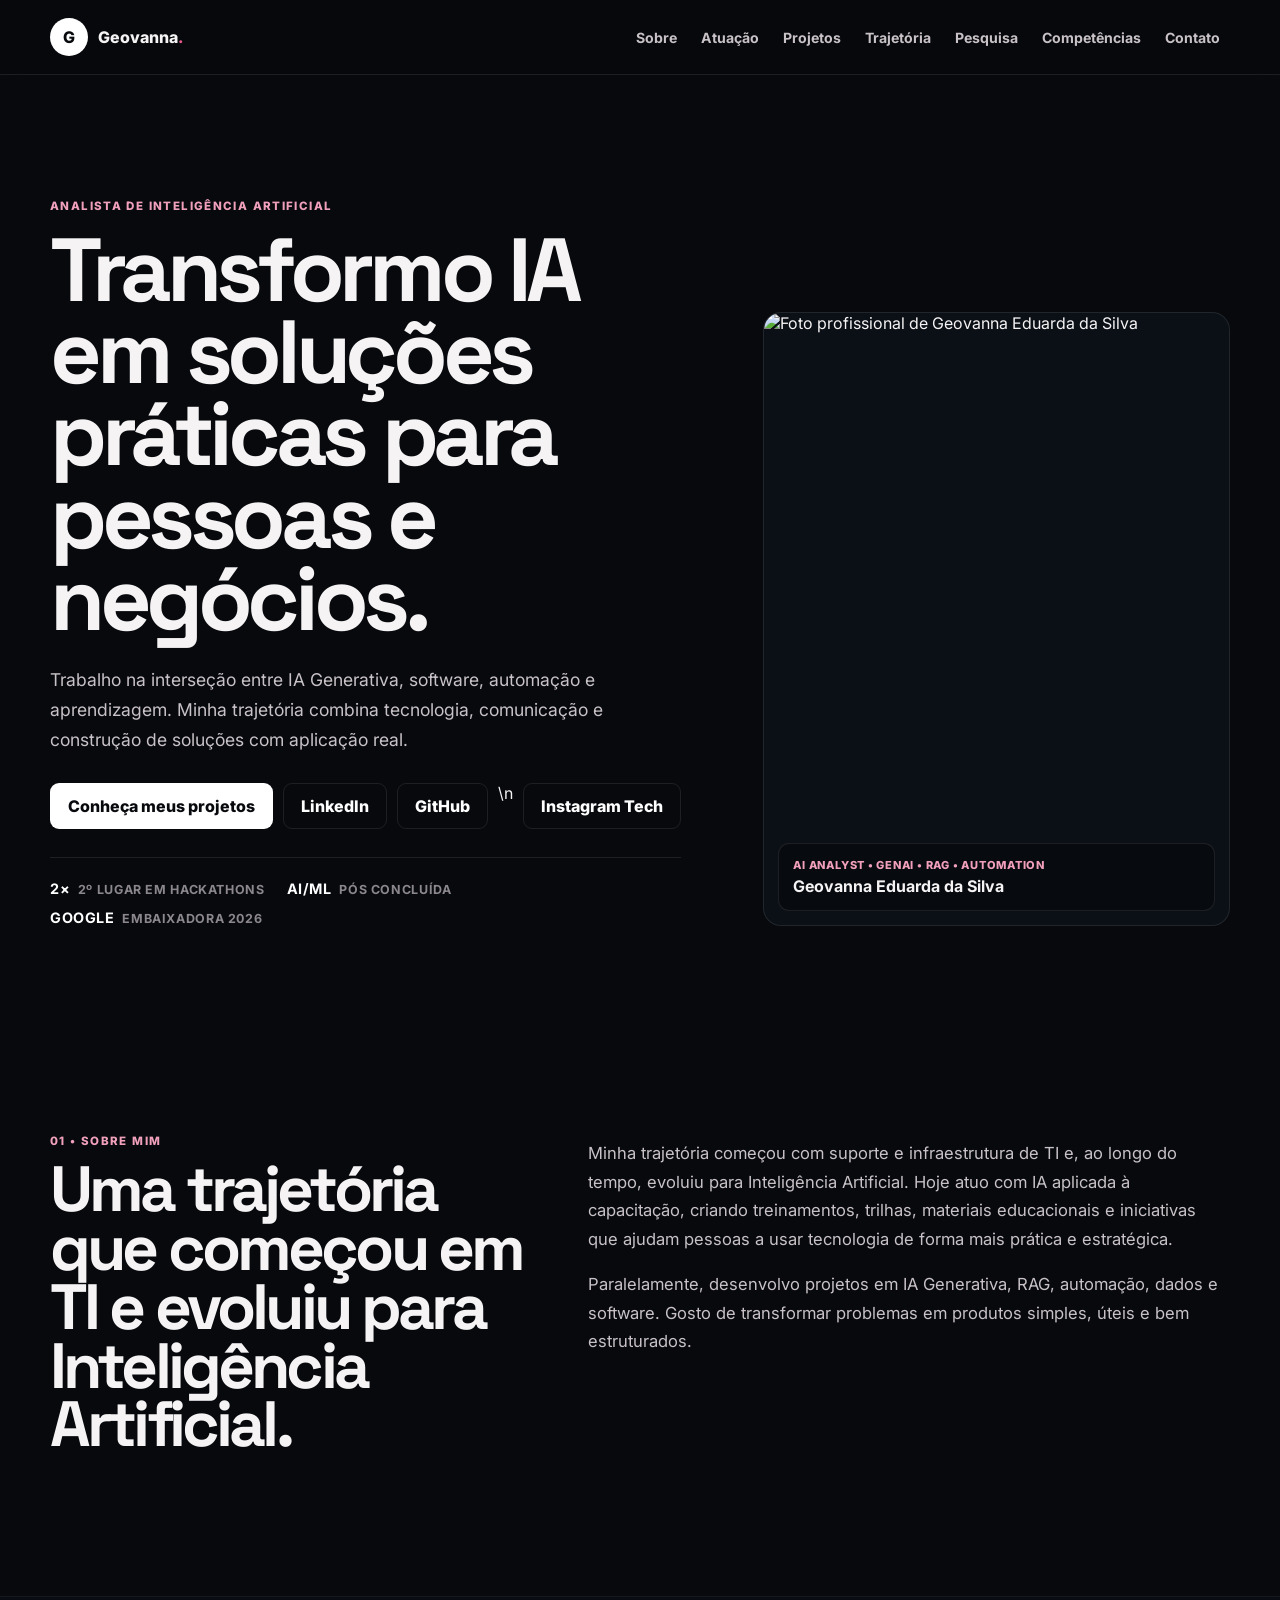
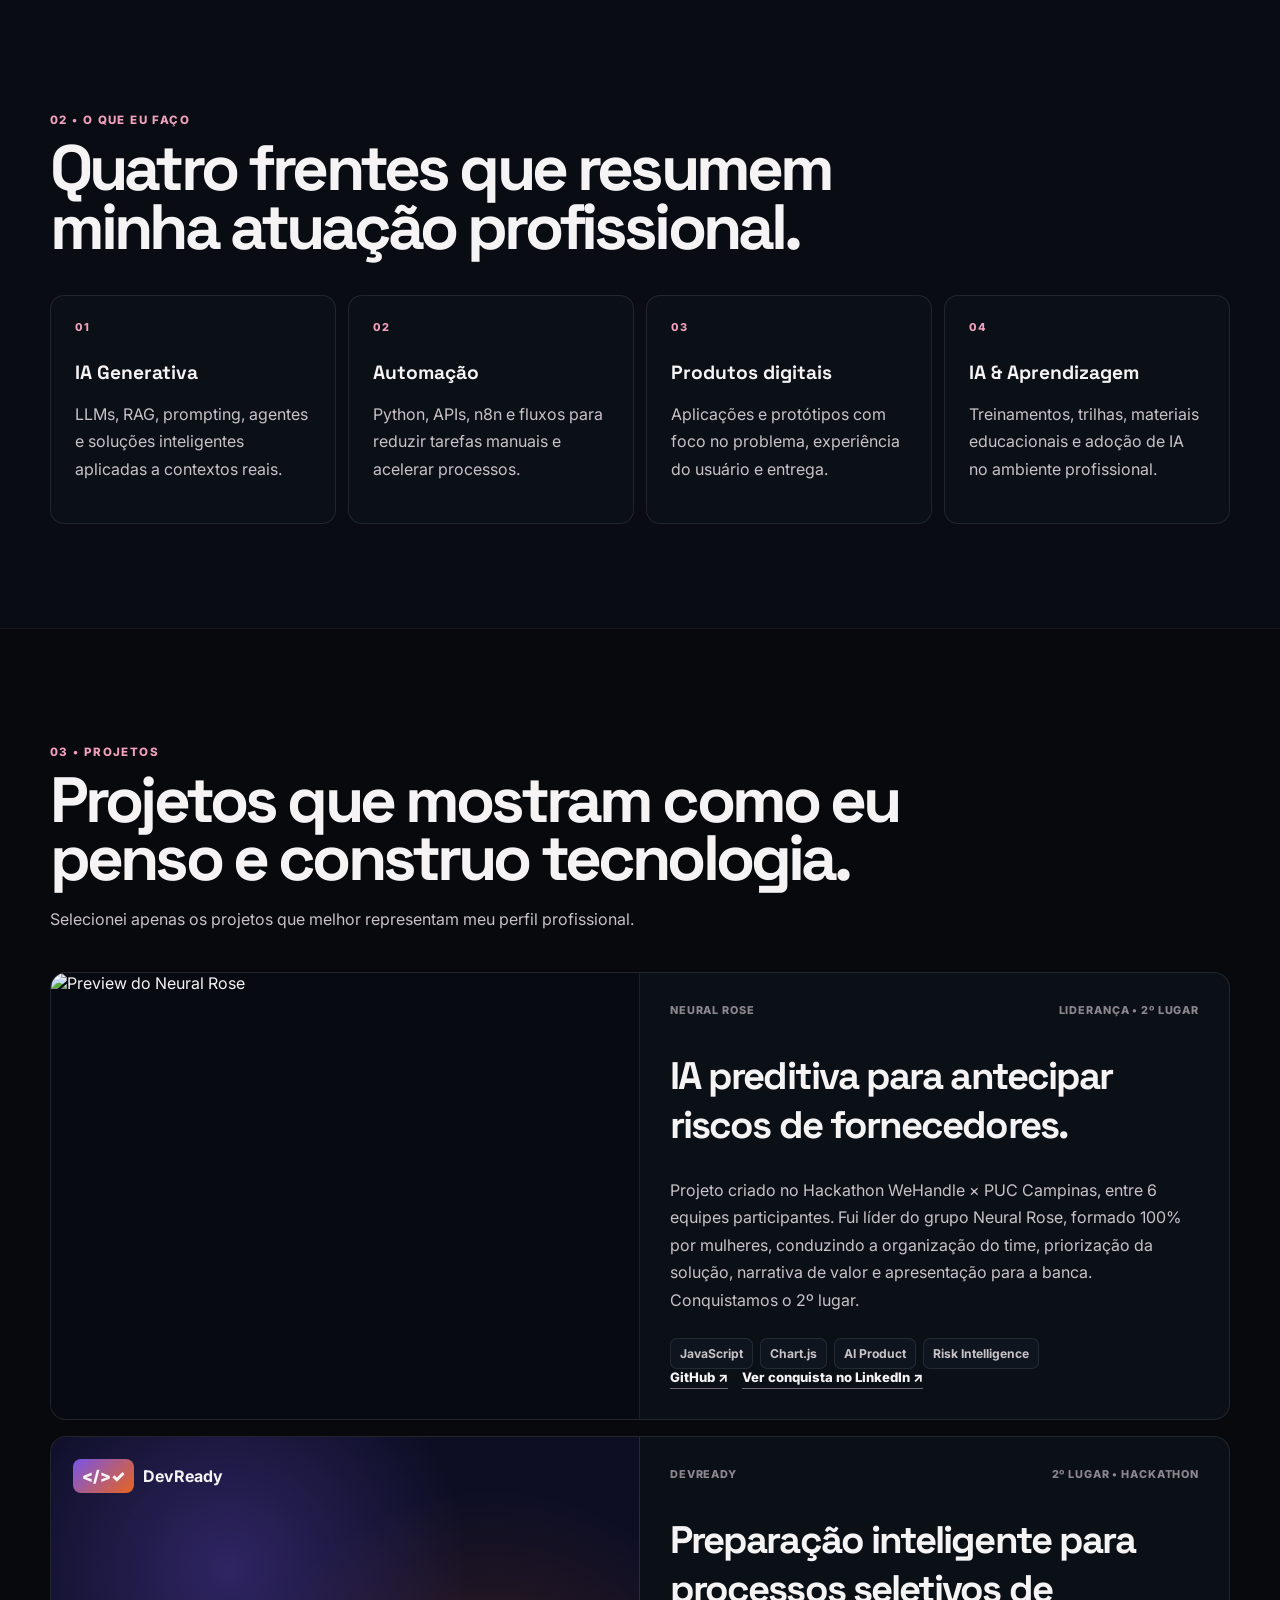
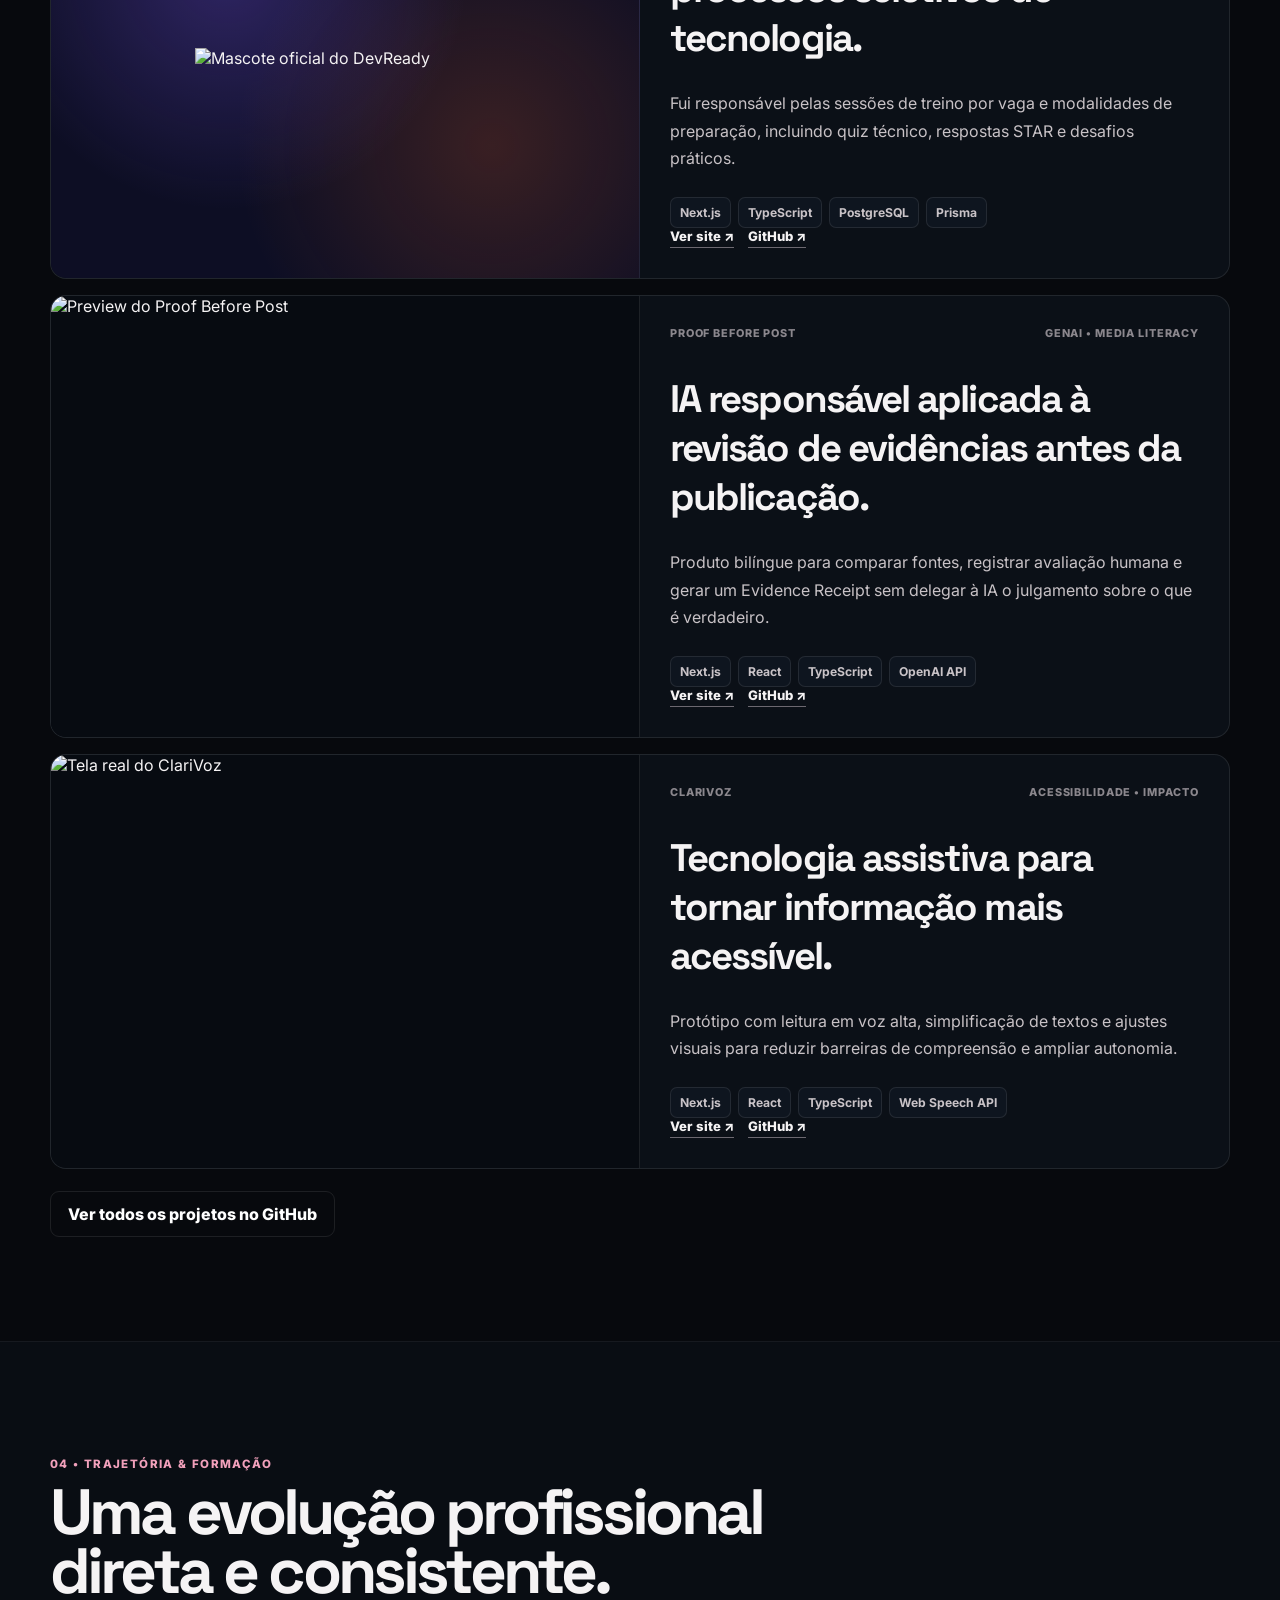
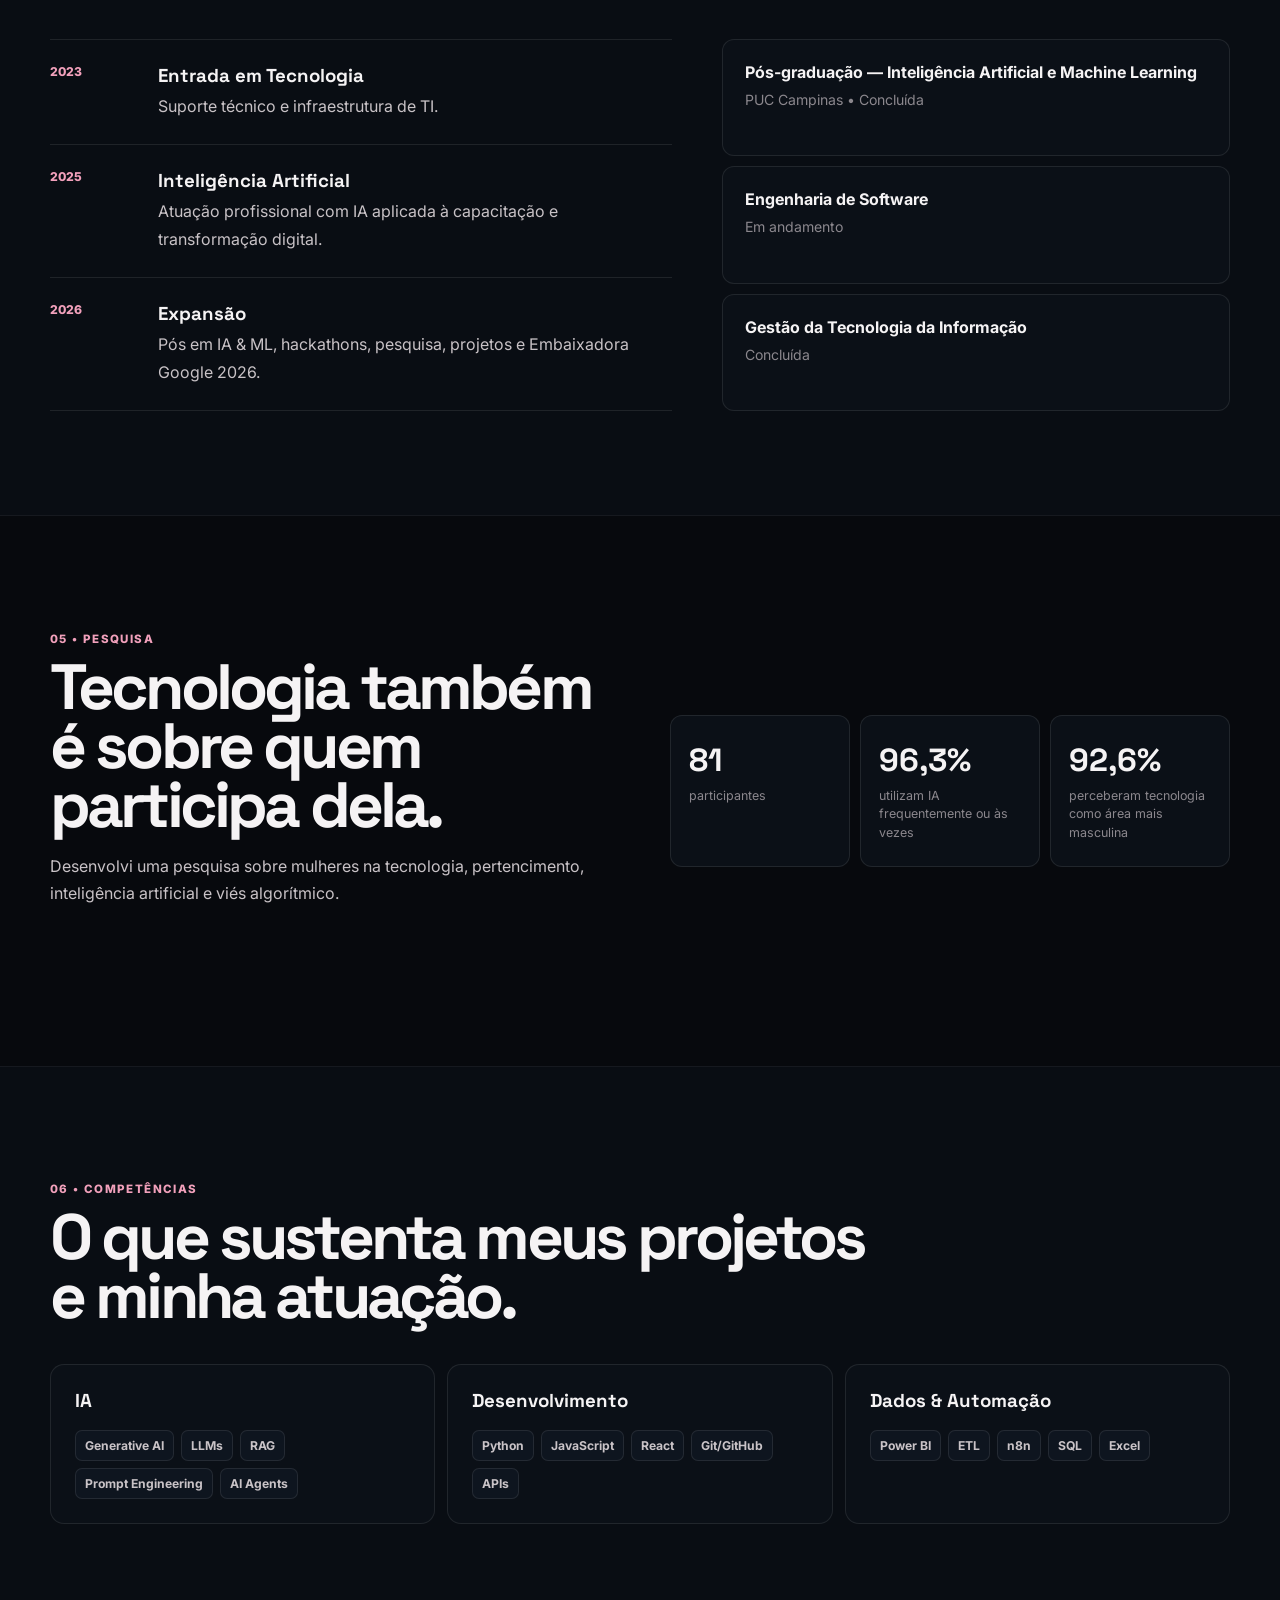
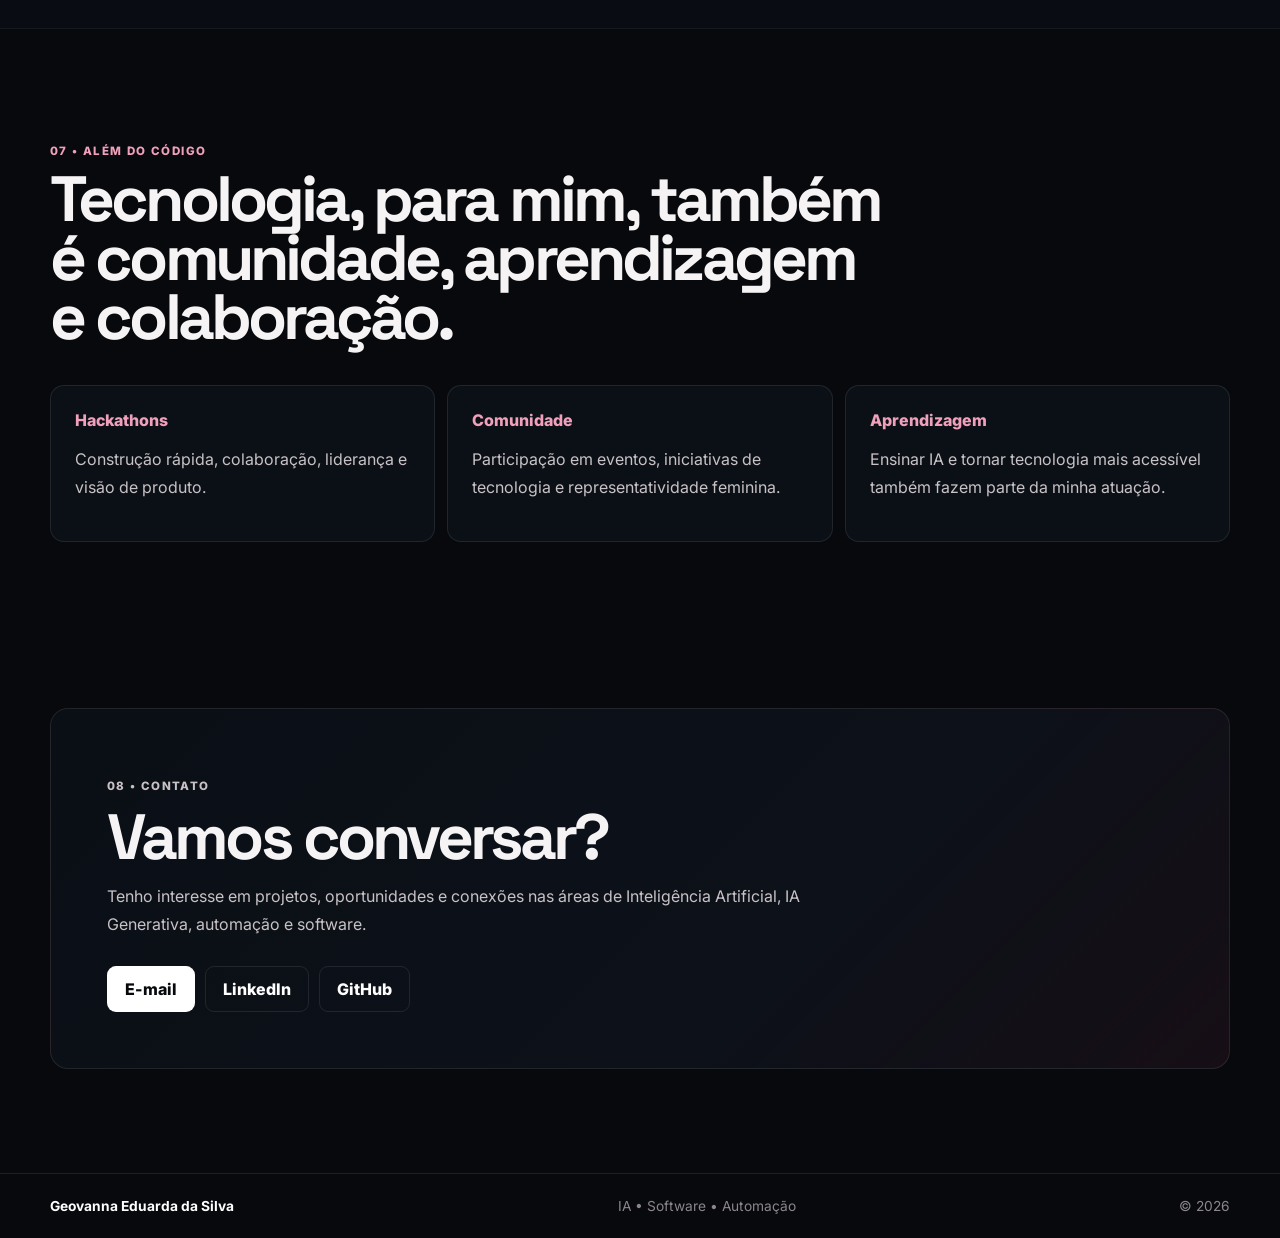
==== commit dadca068: "Fix profile photo and strengthen Neural Rose leadership story" ====
--- a/index.html
+++ b/index.html
@@ -13,7 +13,7 @@
   <link rel="preconnect" href="https://fonts.gstatic.com" crossorigin />
   <link href="https://fonts.googleapis.com/css2?family=Inter:wght@400;500;600;700;800&family=Space+Grotesk:wght@500;600;700&display=swap" rel="stylesheet" />
   <link rel="stylesheet" href="https://cdn.jsdelivr.net/gh/devicons/devicon@latest/devicon.min.css" />
-  <link rel="stylesheet" href="./css/styles.css?v=10" />
+  <link rel="stylesheet" href="./css/styles.css?v=11" />
 </head>
 <body>
   <a class="skip-link" href="#main">Pular para o conteúdo</a>
@@ -55,7 +55,7 @@
           <div class="hero-actions">
             <a class="btn btn-primary" href="#projects">Conheça meus projetos</a>
             <a class="btn btn-secondary" href="https://www.linkedin.com/in/geovannaeduarda" target="_blank" rel="noopener">LinkedIn</a>
-            <a class="btn btn-secondary" href="https://github.com/geovannasilva15" target="_blank" rel="noopener">GitHub</a>
+            <a class="btn btn-secondary" href="https://github.com/geovannasilva15" target="_blank" rel="noopener">GitHub</a>\n            <a class="btn btn-secondary" href="https://www.instagram.com/geovannaiatech/" target="_blank" rel="noopener">Instagram Tech</a>
           </div>
 
           <div class="proof-row">
@@ -66,7 +66,7 @@
         </div>
 
         <aside class="hero-photo reveal reveal-delay">
-          <img src="./assets/img/geovanna-profile.jpeg" alt="Foto profissional de Geovanna Eduarda da Silva" />
+          <img src="https://avatars.githubusercontent.com/u/146842912?v=4" alt="Foto profissional de Geovanna Eduarda da Silva" />
           <div class="hero-photo-caption">
             <span>AI Analyst • GenAI • RAG • Automation</span>
             <strong>Geovanna Eduarda da Silva</strong>
@@ -146,11 +146,14 @@
               <img src="https://raw.githubusercontent.com/geovannasilva15/Neural-rose/main/assets/readme-project-overview.svg" alt="Preview do Neural Rose" loading="lazy" />
             </div>
             <div class="project-content">
-              <div class="project-topline"><span>Neural Rose</span><span>2º lugar • Hackathon</span></div>
+              <div class="project-topline"><span>Neural Rose</span><span>Liderança • 2º lugar</span></div>
               <h3>IA preditiva para antecipar riscos de fornecedores.</h3>
-              <p>Projeto criado no Hackathon WeHandle × PUC Campinas. Atuei como líder do time, ajudando na organização, priorização, narrativa de valor e apresentação da solução.</p>
+              <p>Projeto criado no Hackathon WeHandle × PUC Campinas, entre 6 equipes participantes. Fui líder do grupo Neural Rose, formado 100% por mulheres, conduzindo a organização do time, priorização da solução, narrativa de valor e apresentação para a banca. Conquistamos o 2º lugar.</p>
               <div class="tags"><span>JavaScript</span><span>Chart.js</span><span>AI Product</span><span>Risk Intelligence</span></div>
-              <a class="text-link" href="https://github.com/geovannasilva15/Neural-rose" target="_blank" rel="noopener">Ver projeto ↗</a>
+              <div class="project-links">
+                <a class="text-link" href="https://github.com/geovannasilva15/Neural-rose" target="_blank" rel="noopener">GitHub ↗</a>
+                <a class="text-link" href="https://www.linkedin.com/in/geovannaeduarda" target="_blank" rel="noopener">Ver conquista no LinkedIn ↗</a>
+              </div>
             </div>
           </article>
 
@@ -325,6 +328,6 @@
   </footer>
 
   <button class="back-to-top" type="button" aria-label="Voltar ao topo">↑</button>
-  <script src="./js/main.js?v=10"></script>
+  <script src="./js/main.js?v=11"></script>
 </body>
 </html>
--- a/css/styles.css
+++ b/css/styles.css
@@ -1,252 +1,172 @@
-:root{--bg:#07111f;--bg2:#0b172a;--card:rgba(255,255,255,.07);--card2:rgba(255,255,255,.1);--text:#f8fbff;--soft:#c8d4e8;--muted:#8fa0b8;--line:rgba(255,255,255,.12);--pink:#ff4f87;--rose:#ff7aa8;--blue:#55a7ff;--green:#2fe6a6;--radius:24px;--shadow:0 28px 80px rgba(0,0,0,.35);--container:1180px}*{box-sizing:border-box}html{scroll-behavior:smooth;scroll-padding-top:96px}body{margin:0;font-family:Inter,system-ui,-apple-system,Segoe UI,sans-serif;background:radial-gradient(circle at 10% 10%,rgba(255,79,135,.22),transparent 32rem),radial-gradient(circle at 90% 25%,rgba(85,167,255,.18),transparent 30rem),linear-gradient(180deg,#060b15,#08111f 38%,#050912);color:var(--text);overflow-x:hidden}body.menu-open{overflow:hidden}a{color:inherit;text-decoration:none}img{max-width:100%;display:block}button,input,textarea{font:inherit}.noise{position:fixed;inset:0;pointer-events:none;opacity:.18;z-index:0;background-image:linear-gradient(rgba(255,255,255,.04) 1px,transparent 1px),linear-gradient(90deg,rgba(255,255,255,.04) 1px,transparent 1px);background-size:48px 48px;mask-image:radial-gradient(circle at center,#000,transparent 78%)}.orbits{position:fixed;inset:0;z-index:0;pointer-events:none;overflow:hidden}.orbits span{position:absolute;border:1px solid rgba(255,255,255,.08);border-radius:50%;filter:blur(.2px);animation:orbit 18s linear infinite}.orbits span:nth-child(1){width:360px;height:360px;left:-80px;top:120px}.orbits span:nth-child(2){width:520px;height:520px;right:-180px;top:70px;animation-duration:24s}.orbits span:nth-child(3){width:420px;height:420px;left:44%;bottom:-180px;animation-duration:30s}.container{width:min(100% - 36px,var(--container));margin-inline:auto}.section{position:relative;z-index:1;padding:104px 0}.skip-link{position:absolute;left:-999px;top:12px;z-index:9999;background:var(--pink);padding:10px 14px;border-radius:12px;font-weight:800}.skip-link:focus{left:12px}.site-header{position:sticky;top:0;z-index:50;background:rgba(6,11,21,.78);backdrop-filter:blur(18px);border-bottom:1px solid var(--line);transition:.25s}.site-header.scrolled{background:rgba(6,11,21,.94);box-shadow:0 14px 50px rgba(0,0,0,.3)}.nav-shell{min-height:76px;display:flex;align-items:center;gap:18px}.brand{display:inline-flex;align-items:center;gap:10px;font-weight:900;white-space:nowrap}.brand-mark{display:grid;place-items:center;width:38px;height:38px;border-radius:14px;background:linear-gradient(135deg,var(--pink),var(--blue));box-shadow:0 0 32px rgba(255,79,135,.26)}.brand .dot{color:var(--pink)}.menu{display:flex;align-items:center;justify-content:center;gap:6px;flex:1}.menu a{padding:10px 12px;border-radius:999px;color:var(--soft);font-weight:800;font-size:.92rem;white-space:nowrap;transition:.25s}.menu a:hover,.menu a.active{background:rgba(255,255,255,.08);color:#fff}.nav-pill{background:linear-gradient(135deg,rgba(255,79,135,.95),rgba(85,167,255,.72));color:#fff!important}.language-switcher{display:flex;gap:4px;padding:5px;border:1px solid var(--line);border-radius:999px;background:rgba(255,255,255,.05)}.lang-btn{border:0;background:transparent;color:var(--soft);font-weight:900;min-width:36px;height:32px;border-radius:999px;cursor:pointer}.lang-btn.active{background:linear-gradient(135deg,var(--pink),var(--rose));color:#fff}.nav-toggle{display:none;width:44px;height:44px;border:1px solid var(--line);border-radius:14px;background:rgba(255,255,255,.06);cursor:pointer}.nav-toggle span{display:block;width:20px;height:2px;margin:5px auto;background:#fff;border-radius:999px}.hero{min-height:calc(100svh - 76px);display:flex;align-items:center}.hero-grid{display:grid;grid-template-columns:1.08fr .92fr;gap:58px;align-items:center}.hero-kicker,.eyebrow{color:var(--rose);font-weight:900;text-transform:uppercase;letter-spacing:.14em;font-size:.78rem}.hero-title,.section-title{font-family:'Space Grotesk',Inter,sans-serif;font-size:clamp(2.4rem,5vw,5.2rem);line-height:.96;letter-spacing:-.06em;margin:0 0 22px}.hero-title{background:linear-gradient(135deg,#fff,#ffe2ed 48%,#ff7aa8);-webkit-background-clip:text;background-clip:text;color:transparent}.hero-lead,.section-lead,.content-card p,.card p,.timeline-item p,.project-card p,.case-card p{color:var(--soft);line-height:1.78;font-size:1.04rem}.typing-panel{display:inline-flex;gap:10px;align-items:center;padding:12px 16px;border:1px solid var(--line);border-radius:999px;background:rgba(255,255,255,.055);margin-top:16px}.typing-panel span{color:var(--muted);font-weight:800}.typing-panel strong{color:var(--rose)}.typing-panel strong::after{content:'|';animation:blink .8s infinite}.actions{display:flex;flex-wrap:wrap;gap:12px;margin-top:28px}.btn{display:inline-flex;align-items:center;justify-content:center;padding:13px 20px;border-radius:999px;border:1px solid var(--line);background:rgba(255,255,255,.055);font-weight:900;color:#fff;transition:.25s}.btn:hover{transform:translateY(-3px);box-shadow:var(--shadow);border-color:rgba(255,255,255,.28)}.btn-primary{border-color:transparent;background:linear-gradient(135deg,var(--pink),#ff6a5f);box-shadow:0 18px 50px rgba(255,79,135,.25)}.social-row{display:flex;flex-wrap:wrap;gap:12px;margin-top:20px}.social-link{display:inline-flex;align-items:center;gap:10px;padding:10px 15px;border:1px solid var(--line);border-radius:999px;background:rgba(255,255,255,.055);font-weight:800}.portrait-card{position:relative;border:1px solid rgba(255,255,255,.16);border-radius:34px;overflow:hidden;box-shadow:var(--shadow);background:var(--card)}.portrait-card img{width:100%;height:min(62vh,620px);object-fit:cover;object-position:center top}.portrait-overlay{position:absolute;left:22px;right:22px;bottom:22px;padding:16px;border:1px solid rgba(255,255,255,.18);border-radius:20px;background:rgba(7,17,31,.64);backdrop-filter:blur(14px);display:grid;gap:4px}.portrait-overlay span{color:var(--rose);font-weight:900}.portrait-overlay strong{font-size:1.35rem}.impact-stack{display:grid;grid-template-columns:repeat(2,1fr);gap:12px;margin-top:14px}.impact-stack article,.strip-grid article,.content-card,.card,.timeline-item,.skill-block,.project-card,.case-card,.contact-box{border:1px solid var(--line);border-radius:var(--radius);background:linear-gradient(180deg,rgba(255,255,255,.09),rgba(255,255,255,.045));box-shadow:0 18px 60px rgba(0,0,0,.23);backdrop-filter:blur(14px)}.impact-stack article{padding:16px}.impact-stack strong{display:block;font-size:1.2rem}.impact-stack span{color:var(--muted);font-weight:700}.impact-strip{padding:42px 0}.strip-grid{display:grid;grid-template-columns:repeat(4,1fr);gap:14px}.strip-grid article{padding:20px}.strip-grid span{color:var(--rose);font-weight:900}.strip-grid strong{display:block;margin:10px 0 6px}.strip-grid p{margin:0;color:var(--muted);line-height:1.5}.split-layout{display:grid;grid-template-columns:.88fr 1.12fr;gap:42px;align-items:start}.content-card{padding:30px}.content-card p{margin:0 0 16px}.section-muted{background:rgba(255,255,255,.025);border-top:1px solid var(--line);border-bottom:1px solid var(--line)}.section-heading{max-width:840px;margin-bottom:34px}.cards{display:grid;gap:18px}.achievement-grid{grid-template-columns:repeat(5,1fr)}.three-grid{grid-template-columns:repeat(3,1fr)}.four-grid{grid-template-columns:repeat(4,1fr)}.card{padding:24px;transition:.25s}.card:hover,.timeline-item:hover,.skill-block:hover,.project-card:hover{transform:translateY(-8px);border-color:rgba(255,122,168,.36)}.card-icon{display:grid;place-items:center;width:52px;height:52px;border-radius:16px;background:linear-gradient(135deg,var(--pink),var(--blue));margin-bottom:16px;font-size:1.45rem}.card h3,.timeline-item h3,.skill-block h3,.project-card h3,.case-card h3{font-family:'Space Grotesk',Inter,sans-serif;margin:0 0 10px;font-size:1.25rem}.timeline{display:grid;grid-template-columns:repeat(3,1fr);gap:18px;margin-top:32px}.timeline-item{padding:26px}.timeline-item span{color:var(--rose);font-weight:900}.skill-matrix{display:grid;grid-template-columns:repeat(2,1fr);gap:18px;margin-top:30px}.skill-block{padding:24px}.tags{display:flex;flex-wrap:wrap;gap:9px}.tags span{padding:8px 12px;border:1px solid var(--line);border-radius:999px;color:var(--soft);background:rgba(255,255,255,.055);font-weight:800;font-size:.92rem}.project-grid{grid-template-columns:repeat(3,1fr)}.project-card{overflow:hidden;transition:.25s}.project-visual{min-height:180px;display:grid;place-items:center;font-family:'Space Grotesk';font-size:2.2rem;font-weight:900;letter-spacing:-.05em;background:radial-gradient(circle at top left,rgba(255,79,135,.45),transparent 14rem),radial-gradient(circle at bottom right,rgba(85,167,255,.35),transparent 13rem),#101b31}.project-visual.proof{background:radial-gradient(circle at top right,rgba(47,230,166,.35),transparent 14rem),#101b31}.project-visual.clara{background:radial-gradient(circle at center,rgba(255,199,90,.28),transparent 14rem),#101b31}.project-body{padding:24px}.case-grid{display:grid;grid-template-columns:.9fr 1.1fr;gap:30px;align-items:start}.case-card{display:grid;grid-template-columns:repeat(2,1fr);gap:14px;padding:20px}.case-card article{padding:14px}.case-card span{color:var(--rose);font-weight:900}.research-stats{display:grid;grid-template-columns:repeat(3,1fr);gap:12px;margin-top:20px}.research-stats span{padding:16px;border:1px solid var(--line);border-radius:18px;background:rgba(255,255,255,.055)}.research-stats strong{display:block;font-size:1.4rem}.research-stats small{color:var(--muted)}.section-contact{padding-top:70px}.contact-box{text-align:center;padding:44px}.center{justify-content:center}.site-footer{position:relative;z-index:1;padding:28px 0;border-top:1px solid var(--line);background:rgba(0,0,0,.16)}.footer-grid{display:flex;justify-content:space-between;gap:20px;align-items:center}.footer-grid p{margin:4px 0 0;color:var(--muted)}.back-to-top{position:fixed;right:20px;bottom:20px;z-index:20;width:46px;height:46px;border:0;border-radius:50%;background:linear-gradient(135deg,var(--pink),var(--rose));color:#fff;font-weight:900;box-shadow:var(--shadow);cursor:pointer;opacity:0;visibility:hidden;transform:translateY(10px);transition:.25s}.back-to-top.show{opacity:1;visibility:visible;transform:translateY(0)}.reveal{opacity:0;transform:translateY(28px);transition:opacity .72s ease,transform .72s ease}.reveal.visible{opacity:1;transform:translateY(0)}.reveal-delay-1{transition-delay:.08s}.reveal-delay-2{transition-delay:.16s}.reveal-delay-3{transition-delay:.24s}.reveal-delay-4{transition-delay:.32s}.reveal-delay-5{transition-delay:.4s}@keyframes blink{50%{opacity:0}}@keyframes orbit{to{transform:rotate(360deg)}}@media(max-width:1180px){.achievement-grid{grid-template-columns:repeat(3,1fr)}.four-grid{grid-template-columns:repeat(2,1fr)}}@media(max-width:980px){.nav-toggle{display:block;margin-left:auto}.language-switcher{order:3}.menu{position:fixed;top:86px;left:18px;right:18px;display:grid;gap:8px;justify-content:stretch;padding:18px;background:rgba(7,17,31,.97);border:1px solid var(--line);border-radius:24px;box-shadow:var(--shadow);opacity:0;visibility:hidden;transform:translateY(-10px);transition:.25s}.menu.open{opacity:1;visibility:visible;transform:translateY(0)}.menu a{width:100%;justify-content:flex-start}.hero-grid,.split-layout,.case-grid{grid-template-columns:1fr}.portrait-card img{height:520px}.strip-grid,.achievement-grid,.three-grid,.project-grid,.timeline{grid-template-columns:repeat(2,1fr)}.skill-matrix{grid-template-columns:1fr}}@media(max-width:680px){.container{width:min(100% - 28px,var(--container))}.section{padding:78px 0}.hero-title,.section-title{font-size:clamp(2.1rem,12vw,3.4rem)}.actions,.social-row{display:grid;grid-template-columns:1fr}.btn,.social-link{width:100%}.portrait-card img{height:440px}.impact-stack,.strip-grid,.achievement-grid,.three-grid,.four-grid,.project-grid,.timeline,.case-card,.research-stats{grid-template-columns:1fr}.footer-grid{flex-direction:column;align-items:flex-start}.brand span:not(.brand-mark){display:none}}@media(prefers-reduced-motion:reduce){*,*::before,*::after{animation:none!important;transition:none!important}html{scroll-behavior:auto}.reveal{opacity:1;transform:none}}
-
-
-/* ===== 2026 portfolio refinement ===== */
-:root{--ink:#f7f9fc;--panel:#0b1424;--pink:#f24f88;--pink2:#ff8ab4;--blue:#6aa9ff;--line2:rgba(255,255,255,.09)}
-body{background:
-radial-gradient(circle at 18% 8%,rgba(242,79,136,.13),transparent 32rem),
-radial-gradient(circle at 88% 22%,rgba(106,169,255,.10),transparent 30rem),
-linear-gradient(180deg,#050912 0%,#08111f 48%,#050912 100%)}
-.noise{opacity:.09;background-size:64px 64px}.orbits{opacity:.35}
-.hero-grid{gap:72px}.hero-title{max-width:900px;font-size:clamp(3.15rem,6.4vw,6.8rem);line-height:.9;letter-spacing:-.075em}
-.hero-lead{max-width:760px;font-size:1.08rem}.hero-kicker{letter-spacing:.18em}
-.portrait-card{border-radius:28px}.portrait-overlay{background:rgba(5,9,18,.72)}
-.impact-stack article{background:rgba(255,255,255,.045)}
-.card-icon{display:inline-flex;align-items:center;justify-content:center;width:auto;min-width:64px;height:40px;padding:0 13px;border-radius:999px;background:rgba(242,79,136,.10);border:1px solid rgba(242,79,136,.32);box-shadow:none;font-size:.72rem;font-weight:900;letter-spacing:.09em;color:#fff}
-.project-intro{max-width:720px}.project-grid{display:grid;grid-template-columns:repeat(2,minmax(0,1fr));gap:22px}
-.project-card{position:relative;overflow:hidden;border:1px solid var(--line);border-radius:28px;background:linear-gradient(180deg,rgba(255,255,255,.075),rgba(255,255,255,.035));transition:transform .35s ease,border-color .35s ease,box-shadow .35s ease}
-.project-card:hover{transform:translateY(-7px);border-color:rgba(242,79,136,.35);box-shadow:0 32px 80px rgba(0,0,0,.34)}
-.project-featured{grid-column:span 2}.project-featured .project-media{aspect-ratio:16/7}
-.project-media{display:block;position:relative;aspect-ratio:16/9;overflow:hidden;background:#0b1424;border-bottom:1px solid var(--line)}
-.project-media img{width:100%;height:100%;object-fit:cover;transition:transform .55s ease,filter .55s ease}
-.project-media img[src$=".svg"]{object-fit:contain;padding:8px;background:#091221}
-.project-card:hover .project-media img{transform:scale(1.018)}
-.project-badge{position:absolute;left:18px;top:18px;padding:9px 12px;border-radius:999px;background:rgba(5,9,18,.82);backdrop-filter:blur(10px);border:1px solid rgba(255,255,255,.12);font-size:.74rem;font-weight:900;letter-spacing:.06em;text-transform:uppercase}
-.project-meta{display:block;margin-bottom:10px;color:var(--pink2);font-size:.74rem;font-weight:900;letter-spacing:.1em;text-transform:uppercase}
-.project-actions{display:flex;gap:10px;flex-wrap:wrap;margin-top:18px}.project-actions a{padding:9px 13px;border:1px solid var(--line);border-radius:999px;font-size:.82rem;font-weight:900;background:rgba(255,255,255,.04)}.project-actions a:hover{border-color:rgba(242,79,136,.44);background:rgba(242,79,136,.08)}
-.case-preview-link{display:block;margin-top:26px;border:1px solid var(--line);border-radius:22px;overflow:hidden;background:#0b1424}.case-preview-link img{width:100%;display:block}
-.case-card article{border:1px solid rgba(255,255,255,.06);border-radius:18px;background:rgba(255,255,255,.025)}
-.content-card,.card,.timeline-item,.skill-block,.case-card,.contact-box{box-shadow:0 22px 60px rgba(0,0,0,.18)}
-@media(max-width:980px){.project-featured{grid-column:auto}.project-grid{grid-template-columns:1fr}.hero-grid{gap:42px}.hero-title{font-size:clamp(2.8rem,10vw,5rem)}}
-@media(max-width:680px){.hero-title{font-size:clamp(2.65rem,13vw,4rem)}.project-media,.project-featured .project-media{aspect-ratio:16/10}}
-
-/* ===== executive editorial redesign v4 ===== */
 :root{
-  --bg:#05070b;--bg2:#0a0f17;--card:#0b111a;--card2:#0e1622;
-  --text:#f6f4f5;--soft:#c9c3c8;--muted:#85828a;--line:rgba(255,255,255,.09);
-  --pink:#e94f87;--rose:#f08aad;--blue:#7f9fc9;--green:#75c7a0;
-  --radius:20px;--shadow:0 24px 60px rgba(0,0,0,.28);--container:1220px
-}
-body{
-  background:
-    radial-gradient(circle at 78% 8%,rgba(233,79,135,.08),transparent 30rem),
-    linear-gradient(180deg,#05070b 0%,#070b11 48%,#05070b 100%);
-}
-.noise{opacity:.045;background-size:72px 72px}
-.orbits{display:none!important}
-.site-header{background:rgba(5,7,11,.82);backdrop-filter:blur(18px)}
-.brand-mark{border-radius:50%;background:#f6f4f5;color:#070b11;box-shadow:none}
-.brand .dot{color:var(--rose)}
-.nav-pill{background:#f6f4f5!important;color:#080a0e!important}
-.lang-btn.active{background:#f6f4f5;color:#080a0e}
-
-.hero{min-height:auto;padding:116px 0 88px}
-.hero-grid{grid-template-columns:minmax(0,1.25fr) minmax(350px,.75fr);gap:88px;align-items:end}
-.hero-kicker,.eyebrow{color:var(--rose);letter-spacing:.16em}
-.hero-title{
-  max-width:820px;
-  font-size:clamp(4rem,7vw,7.3rem);
-  line-height:.86;
-  letter-spacing:-.075em;
-  background:none;
-  color:#f7f5f6;
-}
-.hero-lead{max-width:690px;color:#c7c1c6;font-size:1.12rem}
-.typing-panel{border-radius:10px;background:transparent;border:0;border-left:2px solid var(--rose);padding:3px 0 3px 14px}
-.actions .btn{border-radius:10px;padding:13px 18px}
-.btn-primary{background:#f4f2f3;color:#090b0f;box-shadow:none}
-.btn-primary:hover{background:#fff}
-.social-link{border-radius:10px;background:transparent}
-.hero-proof{display:flex;flex-wrap:wrap;gap:10px 22px;margin-top:28px;padding-top:22px;border-top:1px solid var(--line)}
-.hero-proof span{display:flex;align-items:baseline;gap:8px;color:var(--muted);font-size:.82rem;text-transform:uppercase;letter-spacing:.07em;font-weight:800}
-.hero-proof strong{color:#fff;font-size:.95rem;letter-spacing:0}
-.portrait-card{border-radius:22px;border-color:rgba(255,255,255,.12);box-shadow:none}
-.portrait-card img{height:min(68vh,650px);filter:saturate(.9) contrast(1.02)}
-.portrait-overlay{left:16px;right:16px;bottom:16px;border-radius:14px;background:rgba(5,7,11,.76)}
-.impact-stack{grid-template-columns:1fr 1fr;gap:8px}
-.impact-stack article{border-radius:12px;padding:14px;background:#0a0f16;box-shadow:none}
-.impact-stack strong{font-size:1.05rem}
-.impact-stack span{font-size:.78rem}
-
-.impact-strip{padding:0 0 74px}
-.strip-grid{border-top:1px solid var(--line);border-bottom:1px solid var(--line);gap:0}
-.strip-grid article{border:0;border-radius:0;background:transparent;box-shadow:none;backdrop-filter:none;padding:28px 24px}
-.strip-grid article+article{border-left:1px solid var(--line)}
-.strip-grid span{font-size:.72rem}
-.strip-grid strong{font-size:1.02rem}
-
-.section{padding:110px 0}
-.section-muted{background:rgba(255,255,255,.012);border-color:rgba(255,255,255,.06)}
-.section-title{font-size:clamp(2.7rem,5vw,5.25rem);line-height:.93;letter-spacing:-.06em}
-.section-heading{max-width:900px;margin-bottom:46px}
-.eyebrow{display:flex;align-items:center;gap:12px}
-.section-no{font-size:.66rem;color:#69666d;min-width:22px}
-
-.content-card,.card,.timeline-item,.skill-block,.project-card,.case-card,.contact-box{
-  background:#0a0f16;
-  border-color:rgba(255,255,255,.075);
-  border-radius:16px;
-  box-shadow:none;
-  backdrop-filter:none
-}
-.card{padding:26px}
-.card:hover,.timeline-item:hover,.skill-block:hover,.project-card:hover{transform:translateY(-4px);border-color:rgba(240,138,173,.26)}
-.card-icon{
-  min-width:0;height:auto;padding:0;margin-bottom:26px;border:0;border-radius:0;
-  background:transparent;color:#f0a1bc;font-size:.7rem;letter-spacing:.12em
+  --bg:#07090d;
+  --panel:#0b1017;
+  --panel2:#0e151f;
+  --text:#f5f3f4;
+  --soft:#c8c2c6;
+  --muted:#8b878d;
+  --line:rgba(255,255,255,.09);
+  --pink:#e75a8a;
+  --pink-soft:#f1a0bb;
+  --container:1180px;
 }
 
-.achievement-grid{display:grid;grid-template-columns:repeat(12,1fr);gap:12px}
-.achievement-grid .card:nth-child(1){grid-column:span 5;min-height:260px}
-.achievement-grid .card:nth-child(2){grid-column:span 7;min-height:260px}
-.achievement-grid .card:nth-child(3){grid-column:span 4}
-.achievement-grid .card:nth-child(4){grid-column:span 4}
-.achievement-grid .card:nth-child(5){grid-column:span 4}
-.achievement-grid .card:nth-child(-n+2) h3{font-size:1.55rem}
+*{box-sizing:border-box}
+html{scroll-behavior:smooth;scroll-padding-top:88px}
+body{
+  margin:0;
+  font-family:Inter,system-ui,-apple-system,Segoe UI,sans-serif;
+  background:var(--bg);
+  color:var(--text);
+  overflow-x:hidden;
+}
+a{color:inherit;text-decoration:none}
+img{display:block;max-width:100%}
+button{font:inherit}
+.container{width:min(calc(100% - 36px),var(--container));margin-inline:auto}
 
-.timeline{gap:12px}
-.timeline-item{padding:28px;min-height:210px}
-.timeline-item span{font-size:.72rem;letter-spacing:.1em}
-.skill-matrix{gap:12px}
-.skill-block{padding:28px}
-.tags{gap:7px}
-.tags span{border-radius:8px;background:#0d141e;font-size:.82rem;font-weight:700}
+.skip-link{position:absolute;left:-999px;top:12px;z-index:999;background:#fff;color:#05070b;padding:10px 14px;border-radius:8px}
+.skip-link:focus{left:12px}
 
-.project-grid{grid-template-columns:repeat(12,1fr);gap:16px}
-.project-card{grid-column:span 6;border-radius:16px}
-.project-featured{grid-column:span 12;display:grid;grid-template-columns:1.35fr .65fr}
-.project-featured .project-media{aspect-ratio:auto;min-height:430px;border-bottom:0;border-right:1px solid var(--line)}
-.project-media{aspect-ratio:16/9;background:#070b11}
-.project-media img[src$=".svg"]{padding:0;background:#070b11}
-.project-badge{border-radius:8px;background:rgba(5,7,11,.9);font-size:.68rem}
-.project-body{padding:28px}
-.project-meta{color:#d894ad}
-.project-actions a{border-radius:8px}
+.site-header{position:sticky;top:0;z-index:50;background:rgba(7,9,13,.88);backdrop-filter:blur(16px);border-bottom:1px solid var(--line)}
+.nav-shell{min-height:74px;display:flex;align-items:center;gap:20px}
+.brand{display:flex;align-items:center;gap:10px;font-weight:800}
+.brand-mark{width:38px;height:38px;border-radius:50%;display:grid;place-items:center;background:#fff;color:#07090d}
+.brand-dot{color:var(--pink)}
+.menu{display:flex;justify-content:flex-end;gap:4px;flex:1}
+.menu a{padding:9px 10px;color:var(--soft);font-size:.88rem;font-weight:700;border-radius:8px}
+.menu a:hover{background:rgba(255,255,255,.05);color:#fff}
+.nav-toggle{display:none;width:42px;height:42px;border:1px solid var(--line);background:transparent;border-radius:8px}
+.nav-toggle span{display:block;width:19px;height:2px;background:#fff;margin:4px auto}
 
-.case-grid{grid-template-columns:1.12fr .88fr;gap:44px}
-.case-card{grid-template-columns:1fr;padding:12px}
-.case-card article{border-radius:12px;padding:18px;background:#0d131c}
-.case-preview-link{border-radius:14px;background:#080c12}
-.research-stats span{border-radius:12px;background:#0d131c}
+.hero{padding:112px 0 92px}
+.hero-grid{display:grid;grid-template-columns:1.15fr .85fr;gap:82px;align-items:end}
+.eyebrow,.section-label{color:var(--pink-soft);font-size:.72rem;font-weight:800;text-transform:uppercase;letter-spacing:.12em}
+.hero h1,.section-heading h2,.contact-box h2{
+  font-family:'Space Grotesk',Inter,sans-serif;
+  letter-spacing:-.06em;
+  line-height:.92;
+}
+.hero h1{font-size:clamp(3.8rem,7vw,7rem);margin:16px 0 24px;max-width:820px}
+.hero-lead,.section-lead,.text-block p,.project-content p,.capability-card p,.timeline p,.beyond-grid p,.contact-box p{color:var(--soft);line-height:1.72}
+.hero-lead{font-size:1.1rem;max-width:700px}
+.hero-actions,.contact-actions{display:flex;flex-wrap:wrap;gap:10px;margin-top:28px}
+.btn{display:inline-flex;align-items:center;justify-content:center;padding:12px 17px;border-radius:9px;font-weight:800;border:1px solid var(--line);transition:.2s}
+.btn-primary{background:#fff;color:#07090d}
+.btn-secondary{background:transparent;color:#fff}
+.btn:hover{transform:translateY(-2px)}
+.proof-row{display:flex;flex-wrap:wrap;gap:12px 22px;margin-top:28px;padding-top:22px;border-top:1px solid var(--line)}
+.proof-row span{color:var(--muted);font-size:.78rem;text-transform:uppercase;letter-spacing:.05em;font-weight:700}
+.proof-row strong{color:#fff;font-size:.9rem;margin-right:4px}
 
-.contact-box{
-  text-align:left;
-  padding:64px;
-  border-radius:18px;
-  background:linear-gradient(135deg,#0a0f16,#0d1119 60%,rgba(233,79,135,.07))
-}
-.contact-box .section-title{max-width:840px}
-.contact-box .section-lead{max-width:760px}
-.contact-box .center{justify-content:flex-start}
+.hero-photo{position:relative;border:1px solid var(--line);border-radius:18px;overflow:hidden;background:var(--panel)}
+.hero-photo img{width:100%;height:min(68vh,650px);object-fit:cover;object-position:center top}
+.hero-photo-caption{position:absolute;left:14px;right:14px;bottom:14px;padding:14px;border-radius:11px;background:rgba(7,9,13,.8);border:1px solid var(--line);display:grid;gap:4px}
+.hero-photo-caption span{color:var(--pink-soft);font-size:.69rem;font-weight:800;text-transform:uppercase;letter-spacing:.07em}
+
+.section{padding:104px 0}
+.section-alt{background:#090d13;border-top:1px solid rgba(255,255,255,.05);border-bottom:1px solid rgba(255,255,255,.05)}
+.two-col{display:grid;grid-template-columns:.85fr 1.15fr;gap:64px}
+.section-heading{max-width:850px;margin-bottom:38px}
+.section-heading h2{font-size:clamp(2.6rem,5vw,4.8rem);margin:12px 0 0}
+.section-lead{font-size:1rem;max-width:760px;margin-top:18px}
+.text-block{font-size:1.04rem}
+
+.capability-grid{display:grid;grid-template-columns:repeat(4,1fr);gap:12px}
+.capability-card{padding:24px;border:1px solid var(--line);border-radius:14px;background:var(--panel)}
+.capability-card>span{display:block;color:var(--pink-soft);font-size:.68rem;font-weight:800;letter-spacing:.1em;margin-bottom:26px}
+.capability-card h3{font-family:'Space Grotesk',Inter,sans-serif;margin:0 0 10px;font-size:1.2rem}
+
+.project-list{display:grid;gap:16px}
+.project{display:grid;grid-template-columns:1fr 1fr;border:1px solid var(--line);border-radius:16px;overflow:hidden;background:var(--panel)}
+.project-media{min-height:390px;background:#070b11;border-right:1px solid var(--line)}
+.project-media>img{width:100%;height:100%;object-fit:cover}
+.project-media>img[src$=".svg"]{object-fit:contain;background:#070b11}
+.project-content{padding:30px;display:flex;flex-direction:column}
+.project-topline{display:flex;justify-content:space-between;gap:16px;color:var(--muted);font-size:.68rem;text-transform:uppercase;letter-spacing:.08em;font-weight:800}
+.project h3{font-family:'Space Grotesk',Inter,sans-serif;font-size:clamp(1.8rem,3vw,3.2rem);letter-spacing:-.05em;margin:34px 0 12px}
+.tags{display:flex;flex-wrap:wrap;gap:7px;margin-top:8px}
+.tags span{padding:7px 9px;border:1px solid var(--line);border-radius:7px;background:var(--panel2);color:#c9c3c7;font-size:.76rem;font-weight:700}
+.text-link{font-size:.82rem;font-weight:800;border-bottom:1px solid #6c6870;padding-bottom:3px;margin-top:auto;align-self:flex-start}
+.project-links{display:flex;gap:14px;flex-wrap:wrap;margin-top:auto}
+.project-links .text-link{margin-top:0}
+.all-projects{margin-top:22px}
+
+.devready-media{position:relative;display:flex;align-items:center;justify-content:center;background:radial-gradient(circle at 30% 30%,rgba(119,85,232,.32),transparent 15rem),radial-gradient(circle at 75% 70%,rgba(232,100,29,.2),transparent 16rem),#0d0e24}
+.devready-media img{width:min(55%,300px);height:auto;object-fit:contain}
+.devready-brand{position:absolute;top:22px;left:22px;display:flex;align-items:center;gap:9px}
+.devready-brand span{padding:7px 9px;border-radius:8px;background:linear-gradient(135deg,#7755e8,#e8641d);font-weight:900}
+
+.journey-grid{display:grid;grid-template-columns:1.1fr .9fr;gap:50px}
+.timeline{display:grid;gap:0}
+.timeline article{display:grid;grid-template-columns:90px 1fr;gap:18px;padding:24px 0;border-bottom:1px solid var(--line)}
+.timeline article:first-child{border-top:1px solid var(--line)}
+.timeline span{color:var(--pink-soft);font-weight:800;font-size:.76rem}
+.timeline h3{margin:0 0 6px;font-family:'Space Grotesk',Inter,sans-serif}
+.timeline p{margin:0}
+.education-list{display:grid;gap:10px}
+.education-list article{padding:22px;border:1px solid var(--line);border-radius:12px;background:var(--panel)}
+.education-list strong{display:block;margin-bottom:7px}
+.education-list span{color:var(--muted);font-size:.88rem}
+
+.research-layout{display:grid;grid-template-columns:1fr 1fr;gap:60px;align-items:center}
+.research-stats{display:grid;grid-template-columns:repeat(3,1fr);gap:10px}
+.research-stats div{padding:24px 18px;border:1px solid var(--line);border-radius:12px;background:var(--panel)}
+.research-stats strong{display:block;font-family:'Space Grotesk',Inter,sans-serif;font-size:2rem}
+.research-stats span{display:block;color:var(--muted);font-size:.78rem;line-height:1.45;margin-top:7px}
+
+.skills-grid{display:grid;grid-template-columns:repeat(3,1fr);gap:12px}
+.skill-group{padding:24px;border:1px solid var(--line);border-radius:14px;background:var(--panel)}
+.skill-group h3{font-family:'Space Grotesk',Inter,sans-serif;margin:0 0 18px}
+
+.beyond-grid{display:grid;grid-template-columns:repeat(3,1fr);gap:12px}
+.beyond-grid article{padding:24px;border:1px solid var(--line);border-radius:14px;background:var(--panel)}
+.beyond-grid span{display:block;color:var(--pink-soft);font-weight:800;margin-bottom:10px}
+
+.contact-section{padding-top:62px}
+.contact-box{padding:56px;border:1px solid var(--line);border-radius:18px;background:linear-gradient(135deg,#0a0f16,#0d1119 65%,rgba(231,90,138,.07))}
+.contact-box h2{font-size:clamp(2.8rem,5vw,5rem);margin:12px 0}
+.contact-box p{max-width:760px}
+
+.site-footer{border-top:1px solid var(--line);padding:24px 0}
+.footer-grid{display:flex;justify-content:space-between;gap:18px;color:var(--muted);font-size:.86rem}
+.footer-grid strong{color:#fff}
+
+.back-to-top{position:fixed;right:18px;bottom:18px;width:44px;height:44px;border:1px solid var(--line);border-radius:9px;background:#fff;color:#07090d;font-weight:900;opacity:0;visibility:hidden;transition:.2s}
+.back-to-top.show{opacity:1;visibility:visible}
+
+.reveal{opacity:0;transform:translateY(22px);transition:opacity .65s ease,transform .65s ease}
+.reveal.visible{opacity:1;transform:none}
+.reveal-delay{transition-delay:.1s}
 
 @media(max-width:980px){
-  .hero{padding-top:88px}
-  .hero-grid{grid-template-columns:1fr;gap:46px}
-  .hero-title{font-size:clamp(3.5rem,11vw,5.8rem)}
-  .portrait-card img{height:540px}
-  .achievement-grid{grid-template-columns:1fr 1fr}
-  .achievement-grid .card{grid-column:auto!important}
-  .project-featured{grid-column:span 12;display:block}
-  .project-featured .project-media{aspect-ratio:16/9;min-height:0;border-right:0;border-bottom:1px solid var(--line)}
-  .project-card{grid-column:span 12}
-  .case-grid{grid-template-columns:1fr}
-}
-@media(max-width:680px){
-  .hero-title{font-size:clamp(3rem,16vw,4.6rem)}
-  .hero-proof{display:grid}
-  .strip-grid{display:grid;grid-template-columns:1fr 1fr}
-  .strip-grid article+article{border-left:0}
-  .strip-grid article:nth-child(even){border-left:1px solid var(--line)}
-  .strip-grid article:nth-child(n+3){border-top:1px solid var(--line)}
-  .achievement-grid{grid-template-columns:1fr}
-  .contact-box{padding:34px 24px}
+  .nav-toggle{display:block;margin-left:auto}
+  .menu{position:fixed;top:82px;left:18px;right:18px;display:grid;padding:14px;background:#080c12;border:1px solid var(--line);border-radius:12px;opacity:0;visibility:hidden;transform:translateY(-8px);transition:.2s}
+  .menu.open{opacity:1;visibility:visible;transform:none}
+  .hero-grid,.two-col,.journey-grid,.research-layout,.project{grid-template-columns:1fr}
+  .capability-grid{grid-template-columns:repeat(2,1fr)}
+  .project-media{min-height:0;aspect-ratio:16/9;border-right:0;border-bottom:1px solid var(--line)}
+  .skills-grid,.beyond-grid{grid-template-columns:1fr}
+  .hero-photo img{height:520px}
 }
 
-/* ===== case studies v5 ===== */
-.case-studies{background:#05070b}
-.case-studies .section-heading{max-width:930px}
-.case-study{
-  display:grid;grid-template-columns:minmax(0,1fr) minmax(0,1.12fr);
-  gap:0;margin-top:18px;border:1px solid var(--line);border-radius:18px;
-  overflow:hidden;background:#090e15
-}
-.case-study+.case-study{margin-top:18px}
-.case-study-featured{grid-template-columns:minmax(0,1.2fr) minmax(0,.8fr)}
-.case-study-media{min-height:460px;background:#070b11;border-right:1px solid var(--line);display:flex;align-items:stretch}
-.case-study-media img{width:100%;height:100%;object-fit:cover}
-.case-study-media img[src$=".svg"]{object-fit:contain;background:#070b11}
-.case-study-content{padding:34px;display:flex;flex-direction:column}
-.case-study-topline{display:flex;justify-content:space-between;gap:16px;color:#8b8990;font-size:.68rem;font-weight:900;letter-spacing:.1em;text-transform:uppercase;margin-bottom:40px}
-.case-study h3{font-family:'Space Grotesk',Inter,sans-serif;font-size:clamp(2rem,3.4vw,4rem);letter-spacing:-.055em;margin:0 0 16px}
-.case-study-summary{color:#d0cbd0;font-size:1.02rem;line-height:1.7;margin:0 0 30px}
-.case-study-grid{display:grid;grid-template-columns:1fr 1fr;gap:0;margin:0;border-top:1px solid var(--line)}
-.case-study-grid div{padding:20px 18px 20px 0;border-bottom:1px solid var(--line)}
-.case-study-grid div:nth-child(odd){border-right:1px solid var(--line);padding-right:20px}
-.case-study-grid div:nth-child(even){padding-left:20px}
-.case-study-grid dt{color:#8b8990;font-size:.68rem;text-transform:uppercase;letter-spacing:.1em;font-weight:900;margin-bottom:8px}
-.case-study-grid dd{margin:0;color:#c7c1c6;line-height:1.58;font-size:.9rem}
-.case-study-footer{margin-top:auto;padding-top:26px;display:flex;justify-content:space-between;gap:18px;align-items:flex-end}
-.case-study-footer .tags{max-width:70%}
-.case-link{font-size:.82rem;font-weight:900;white-space:nowrap;border-bottom:1px solid #6b6870;padding-bottom:4px}
-.case-link:hover{color:#f0a1bc;border-color:#f0a1bc}
-.case-links{display:flex;flex-wrap:wrap;gap:14px;justify-content:flex-end}
-@media(max-width:980px){
-  .case-study,.case-study-featured{grid-template-columns:1fr}
-  .case-study-media{min-height:0;aspect-ratio:16/9;border-right:0;border-bottom:1px solid var(--line)}
-  .case-study-content{padding:28px}
-}
 @media(max-width:680px){
-  .case-study-grid{grid-template-columns:1fr}
-  .case-study-grid div,.case-study-grid div:nth-child(odd),.case-study-grid div:nth-child(even){border-right:0;padding:18px 0}
-  .case-study-footer{display:block}
-  .case-study-footer .tags{max-width:none;margin-bottom:20px}
-  .case-links{justify-content:flex-start}
-  .case-study-topline{margin-bottom:28px}
+  .container{width:min(calc(100% - 28px),var(--container))}
+  .hero{padding:76px 0 64px}
+  .hero h1{font-size:clamp(3rem,15vw,4.5rem)}
+  .hero-actions,.contact-actions{display:grid}
+  .btn{width:100%}
+  .hero-photo img{height:430px}
+  .section{padding:82px 0}
+  .capability-grid,.research-stats{grid-template-columns:1fr}
+  .project-content{padding:24px}
+  .project-topline{display:grid}
+  .contact-box{padding:34px 24px}
+  .footer-grid{flex-direction:column}
 }
 
-/* ===== DevReady case v6 ===== */
-.case-study-devready-media{background:#0d0e24}
-.devready-visual{
-  position:relative;width:100%;min-height:100%;display:flex;flex-direction:column;
-  align-items:center;justify-content:center;overflow:hidden;
-  background:
-    radial-gradient(circle at 35% 35%,rgba(119,85,232,.35),transparent 16rem),
-    radial-gradient(circle at 75% 65%,rgba(232,100,29,.22),transparent 17rem),
-    linear-gradient(135deg,#0d0e24,#17172f 60%,#111126)
-}
-.devready-visual::before{
-  content:"";position:absolute;inset:0;opacity:.18;
-  background-image:linear-gradient(rgba(255,255,255,.08) 1px,transparent 1px),linear-gradient(90deg,rgba(255,255,255,.08) 1px,transparent 1px);
-  background-size:42px 42px
-}
-.devready-brand{position:absolute;top:28px;left:28px;display:flex;align-items:center;gap:10px;z-index:2}
-.devready-brand strong{font-family:'Space Grotesk',Inter,sans-serif;font-size:1.35rem;letter-spacing:-.03em}
-.devready-logo-mark{
-  display:grid;place-items:center;min-width:46px;height:38px;padding:0 9px;border-radius:10px;
-  color:#fff;font-weight:900;font-size:.82rem;
-  background:linear-gradient(135deg,#7755e8,#e8641d)
-}
-.devready-mascot{
-  position:relative;z-index:1;width:min(62%,340px);height:auto;object-fit:contain!important;
-  filter:drop-shadow(0 28px 32px rgba(0,0,0,.35))
-}
-.case-study-devready .project-badge{background:rgba(13,14,36,.88)}
-@media(max-width:980px){
-  .devready-visual{min-height:420px}
-  .devready-mascot{width:min(54%,300px)}
-}
-@media(max-width:680px){
-  .devready-visual{min-height:330px}
-  .devready-brand{top:18px;left:18px}
-  .devready-mascot{width:min(62%,250px)}
-}
+@media(prefers-reduced-motion:reduce){
+  *{animation:none!important;transition:none!important}
+  html{scroll-behavior:auto}
+  .reveal{opacity:1;transform:none}
+}
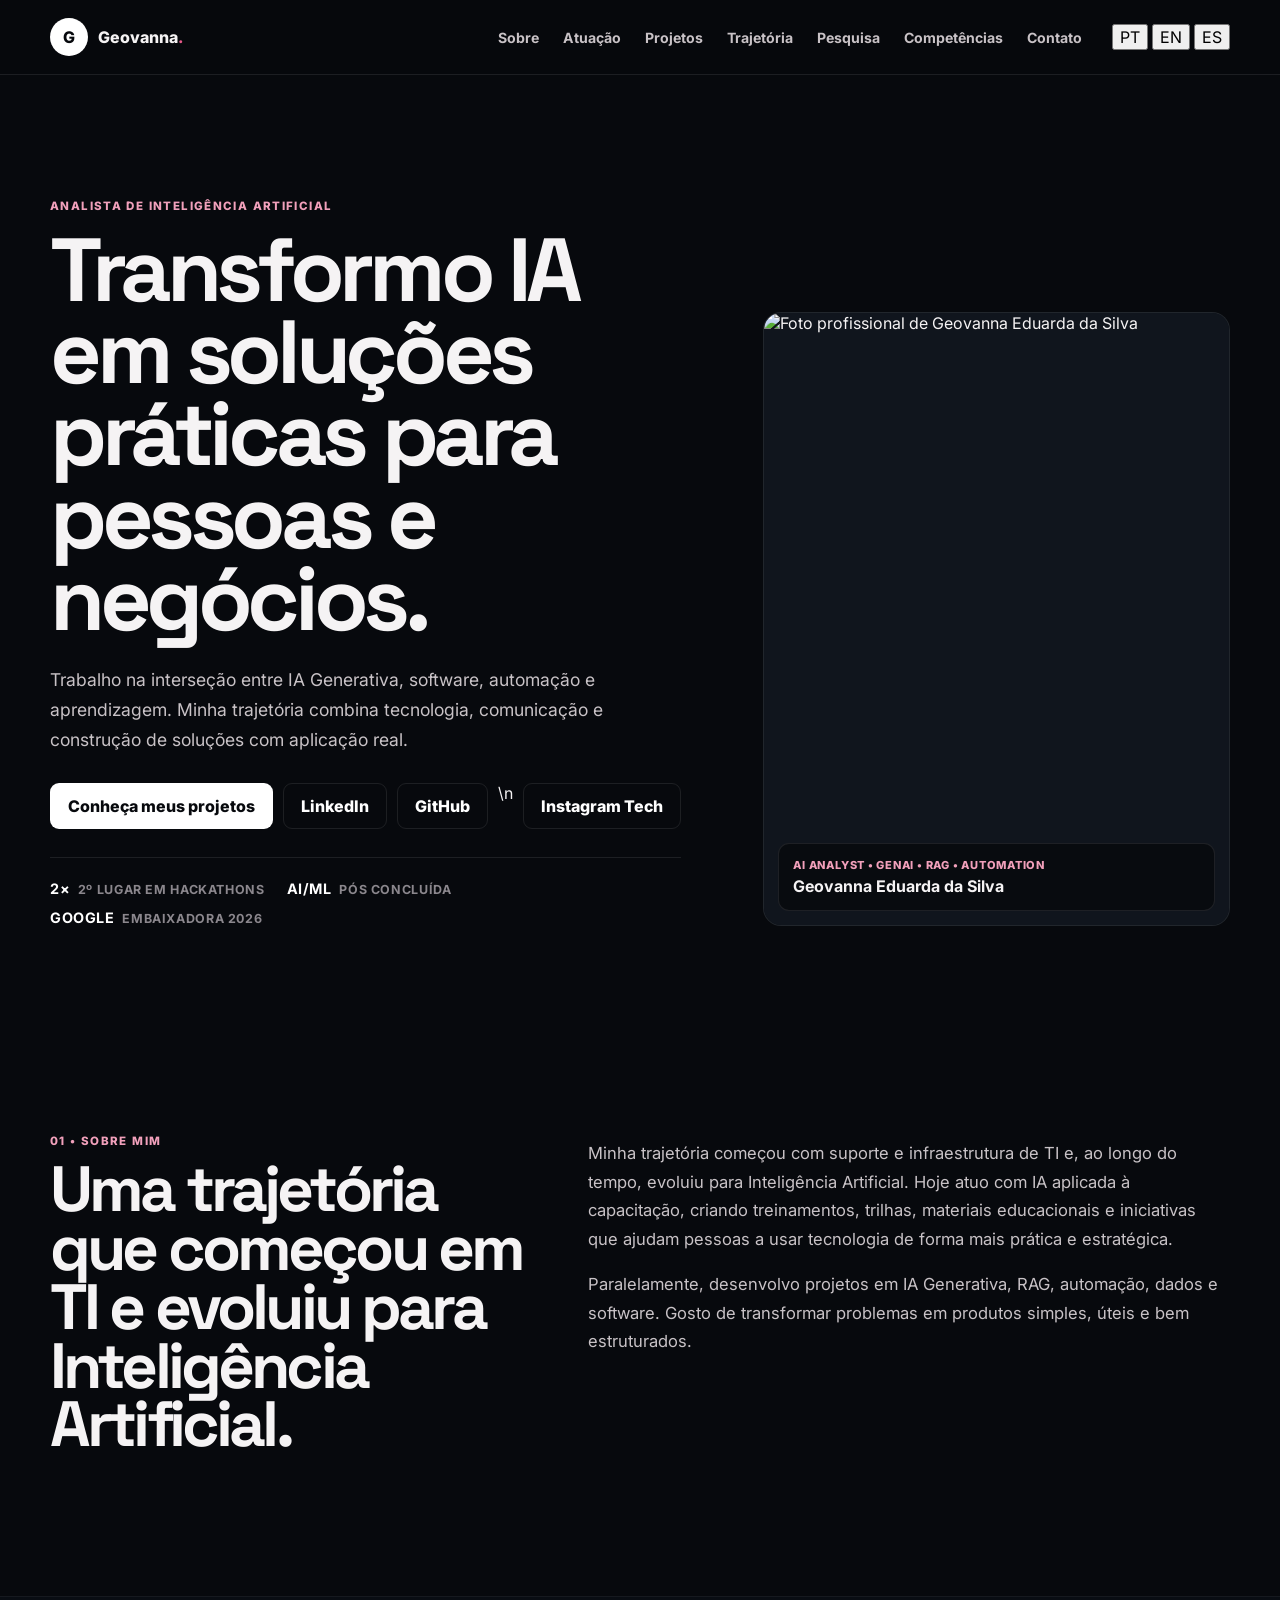
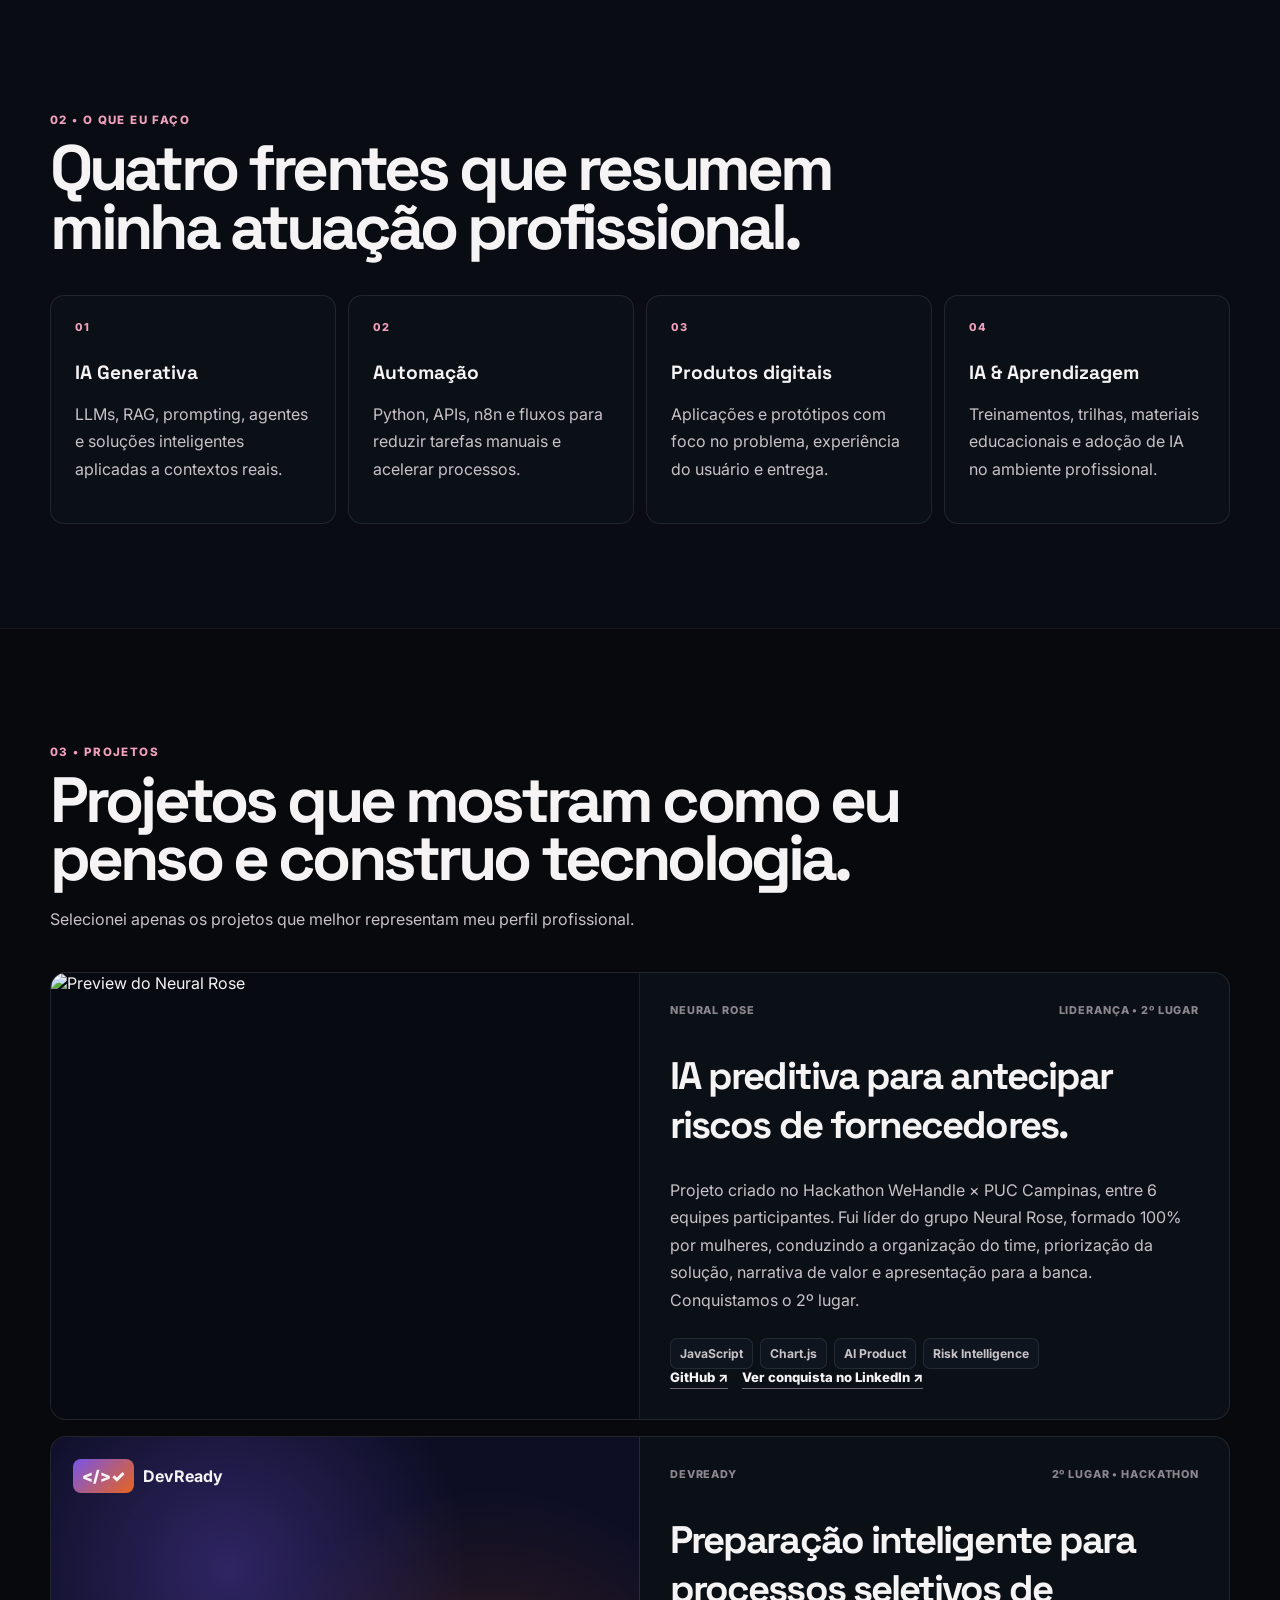
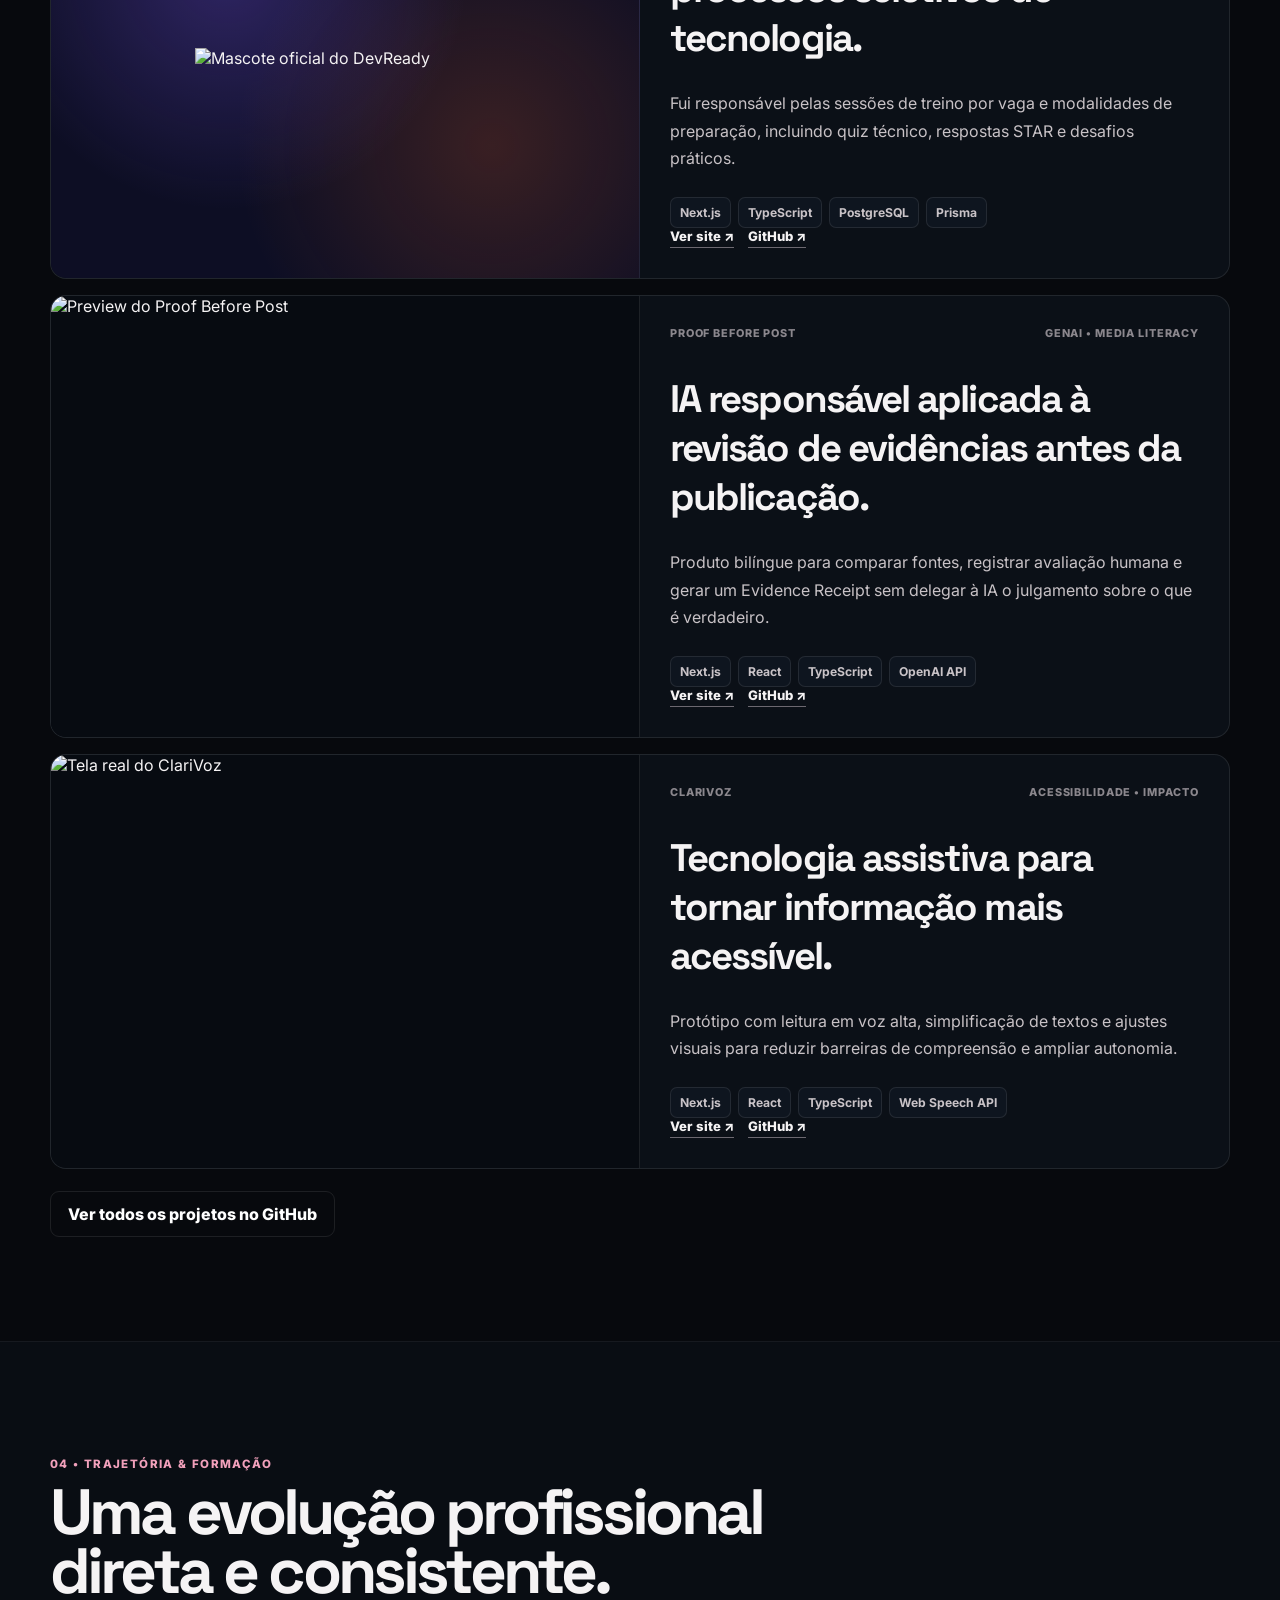
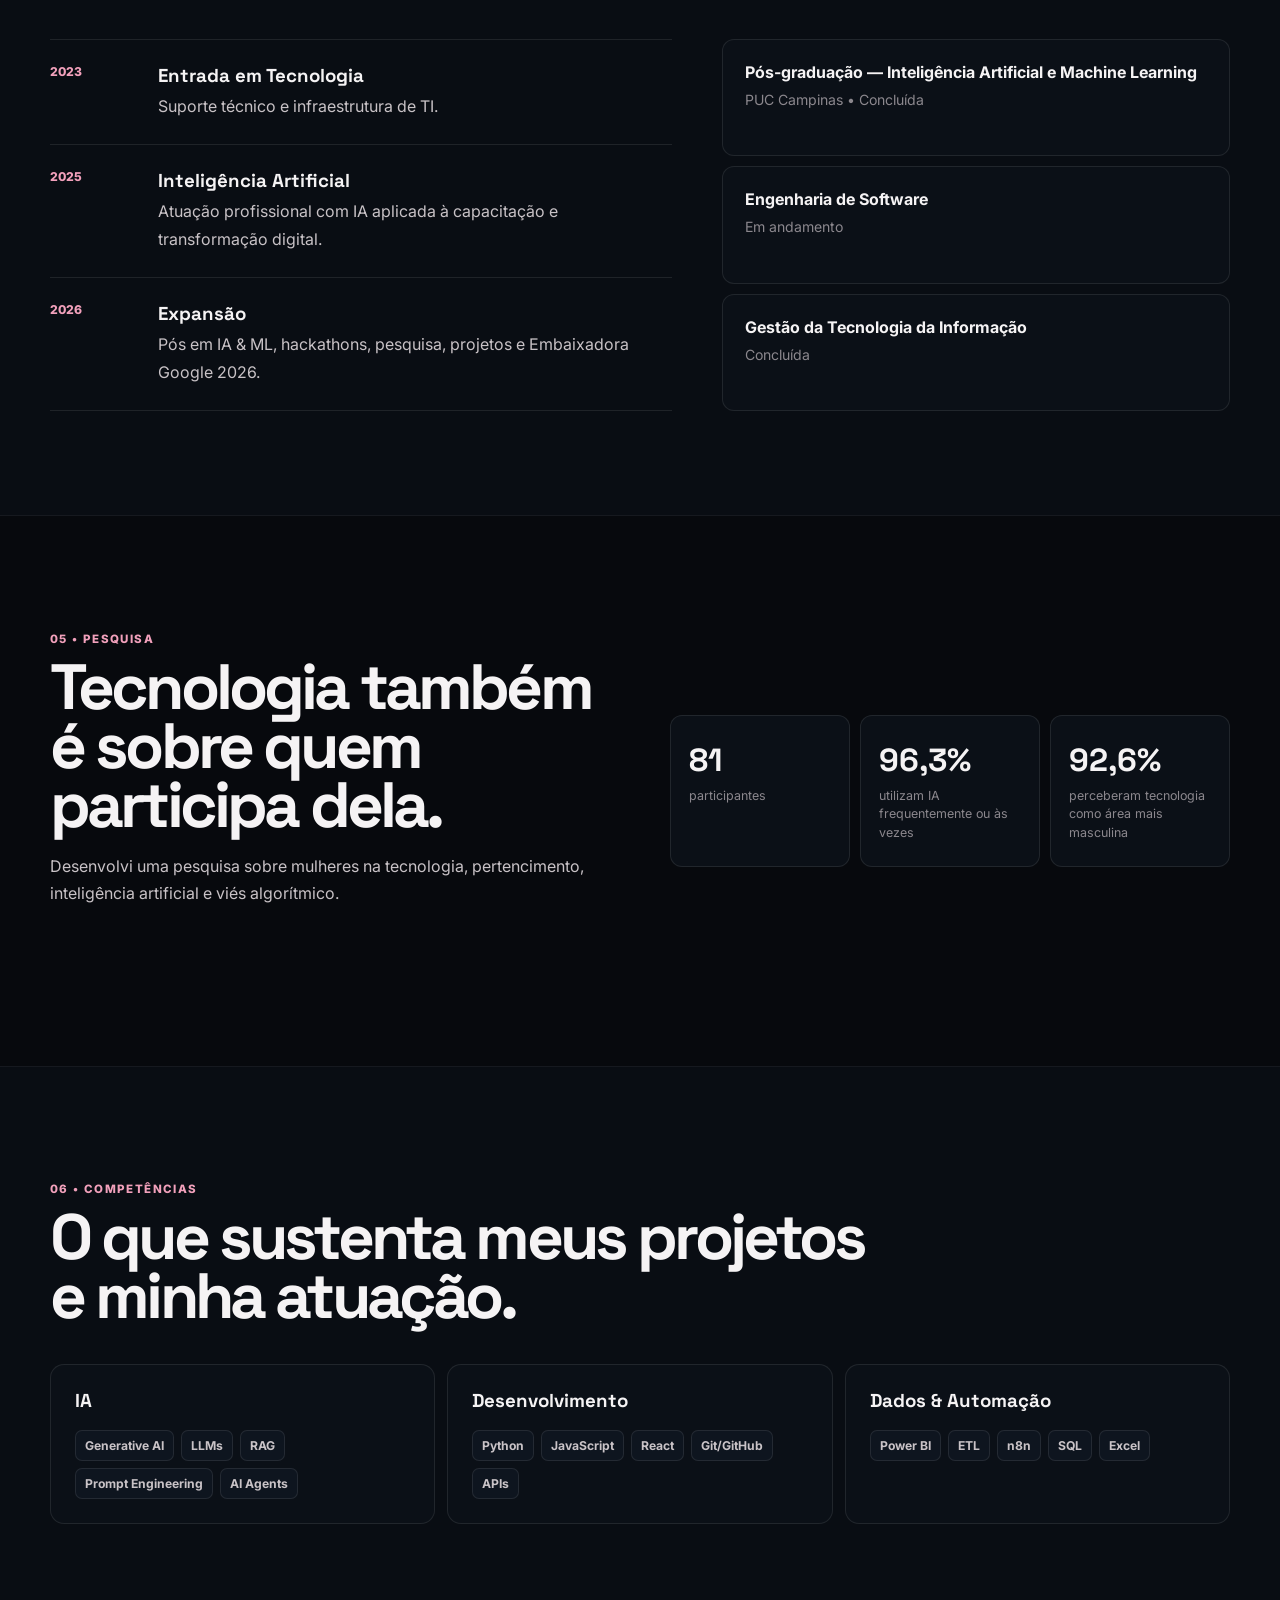
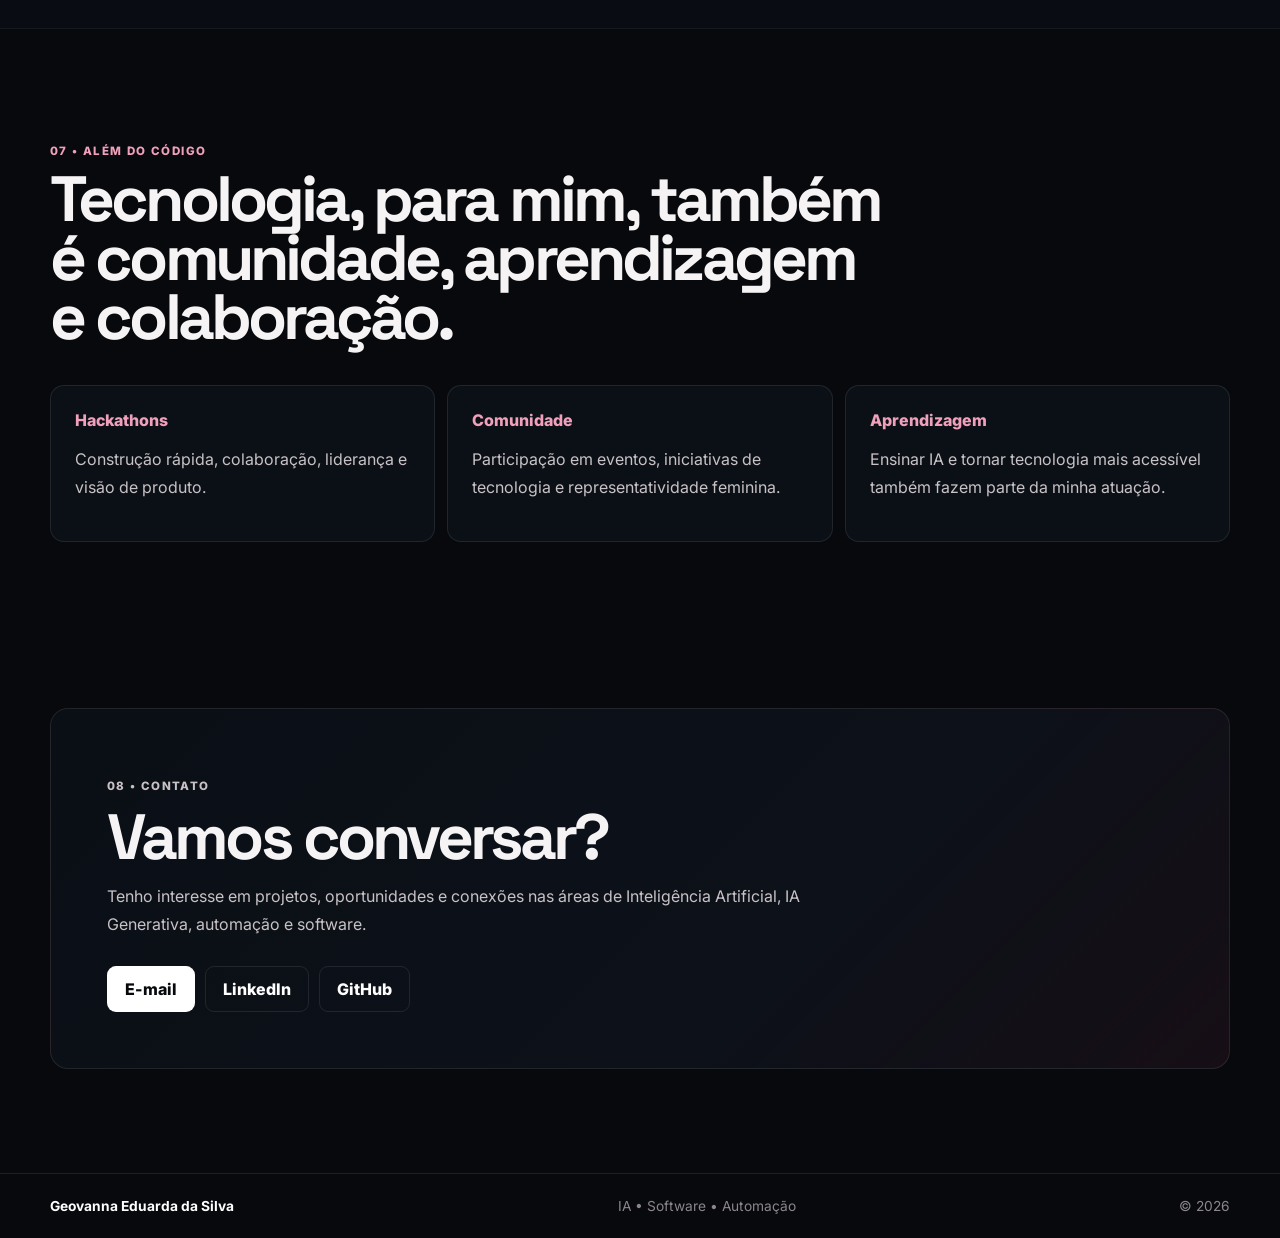
==== commit b4bd80b3: "Restore PT EN ES language switcher" ====
--- a/index.html
+++ b/index.html
@@ -13,7 +13,7 @@
   <link rel="preconnect" href="https://fonts.gstatic.com" crossorigin />
   <link href="https://fonts.googleapis.com/css2?family=Inter:wght@400;500;600;700;800&family=Space+Grotesk:wght@500;600;700&display=swap" rel="stylesheet" />
   <link rel="stylesheet" href="https://cdn.jsdelivr.net/gh/devicons/devicon@latest/devicon.min.css" />
-  <link rel="stylesheet" href="./css/styles.css?v=11" />
+  <link rel="stylesheet" href="./css/styles.css?v=12" />
 </head>
 <body>
   <a class="skip-link" href="#main">Pular para o conteúdo</a>
@@ -30,14 +30,20 @@
       </button>
 
       <nav class="menu" aria-label="Menu principal">
-        <a href="#about">Sobre</a>
-        <a href="#what-i-do">Atuação</a>
-        <a href="#projects">Projetos</a>
-        <a href="#journey">Trajetória</a>
-        <a href="#research">Pesquisa</a>
-        <a href="#skills">Competências</a>
-        <a href="#contact">Contato</a>
+        <a href="#about" data-i18n="navAbout">Sobre</a>
+        <a href="#what-i-do" data-i18n="navWork">Atuação</a>
+        <a href="#projects" data-i18n="navProjects">Projetos</a>
+        <a href="#journey" data-i18n="navJourney">Trajetória</a>
+        <a href="#research" data-i18n="navResearch">Pesquisa</a>
+        <a href="#skills" data-i18n="navSkills">Competências</a>
+        <a href="#contact" data-i18n="navContact">Contato</a>
       </nav>
+
+      <div class="language-switcher" aria-label="Selecionar idioma">
+        <button class="lang-btn active" type="button" data-lang="pt" aria-pressed="true">PT</button>
+        <button class="lang-btn" type="button" data-lang="en" aria-pressed="false">EN</button>
+        <button class="lang-btn" type="button" data-lang="es" aria-pressed="false">ES</button>
+      </div>
     </div>
   </header>
 
@@ -45,15 +51,15 @@
     <section class="hero" id="home">
       <div class="container hero-grid">
         <div class="hero-copy reveal">
-          <p class="eyebrow">Analista de Inteligência Artificial</p>
-          <h1>Transformo IA em soluções práticas para pessoas e negócios.</h1>
+          <p class="eyebrow" data-i18n="heroEyebrow">Analista de Inteligência Artificial</p>
+          <h1 data-i18n="heroTitle">Transformo IA em soluções práticas para pessoas e negócios.</h1>
           <p class="hero-lead">
             Trabalho na interseção entre IA Generativa, software, automação e aprendizagem.
             Minha trajetória combina tecnologia, comunicação e construção de soluções com aplicação real.
           </p>
 
           <div class="hero-actions">
-            <a class="btn btn-primary" href="#projects">Conheça meus projetos</a>
+            <a class="btn btn-primary" href="#projects" data-i18n="heroProjects">Conheça meus projetos</a>
             <a class="btn btn-secondary" href="https://www.linkedin.com/in/geovannaeduarda" target="_blank" rel="noopener">LinkedIn</a>
             <a class="btn btn-secondary" href="https://github.com/geovannasilva15" target="_blank" rel="noopener">GitHub</a>\n            <a class="btn btn-secondary" href="https://www.instagram.com/geovannaiatech/" target="_blank" rel="noopener">Instagram Tech</a>
           </div>
@@ -78,8 +84,8 @@
     <section class="section" id="about">
       <div class="container two-col">
         <div class="section-heading reveal">
-          <p class="section-label">01 • Sobre mim</p>
-          <h2>Uma trajetória que começou em TI e evoluiu para Inteligência Artificial.</h2>
+          <p class="section-label" data-i18n="aboutLabel">01 • Sobre mim</p>
+          <h2 data-i18n="aboutTitle">Uma trajetória que começou em TI e evoluiu para Inteligência Artificial.</h2>
         </div>
 
         <div class="text-block reveal reveal-delay">
@@ -100,8 +106,8 @@
     <section class="section section-alt" id="what-i-do">
       <div class="container">
         <div class="section-heading reveal">
-          <p class="section-label">02 • O que eu faço</p>
-          <h2>Quatro frentes que resumem minha atuação profissional.</h2>
+          <p class="section-label" data-i18n="workLabel">02 • O que eu faço</p>
+          <h2 data-i18n="workTitle">Quatro frentes que resumem minha atuação profissional.</h2>
         </div>
 
         <div class="capability-grid">
@@ -135,8 +141,8 @@
     <section class="section" id="projects">
       <div class="container">
         <div class="section-heading reveal">
-          <p class="section-label">03 • Projetos</p>
-          <h2>Projetos que mostram como eu penso e construo tecnologia.</h2>
+          <p class="section-label" data-i18n="projectsLabel">03 • Projetos</p>
+          <h2 data-i18n="projectsTitle">Projetos que mostram como eu penso e construo tecnologia.</h2>
           <p class="section-lead">Selecionei apenas os projetos que melhor representam meu perfil profissional.</p>
         </div>
 
@@ -216,8 +222,8 @@
     <section class="section section-alt" id="journey">
       <div class="container">
         <div class="section-heading reveal">
-          <p class="section-label">04 • Trajetória & Formação</p>
-          <h2>Uma evolução profissional direta e consistente.</h2>
+          <p class="section-label" data-i18n="journeyLabel">04 • Trajetória & Formação</p>
+          <h2 data-i18n="journeyTitle">Uma evolução profissional direta e consistente.</h2>
         </div>
 
         <div class="journey-grid">
@@ -239,8 +245,8 @@
     <section class="section" id="research">
       <div class="container research-layout">
         <div class="section-heading reveal">
-          <p class="section-label">05 • Pesquisa</p>
-          <h2>Tecnologia também é sobre quem participa dela.</h2>
+          <p class="section-label" data-i18n="researchLabel">05 • Pesquisa</p>
+          <h2 data-i18n="researchTitle">Tecnologia também é sobre quem participa dela.</h2>
           <p class="section-lead">
             Desenvolvi uma pesquisa sobre mulheres na tecnologia, pertencimento,
             inteligência artificial e viés algorítmico.
@@ -258,8 +264,8 @@
     <section class="section section-alt" id="skills">
       <div class="container">
         <div class="section-heading reveal">
-          <p class="section-label">06 • Competências</p>
-          <h2>O que sustenta meus projetos e minha atuação.</h2>
+          <p class="section-label" data-i18n="skillsLabel">06 • Competências</p>
+          <h2 data-i18n="skillsTitle">O que sustenta meus projetos e minha atuação.</h2>
         </div>
 
         <div class="skills-grid">
@@ -290,8 +296,8 @@
     <section class="section" id="beyond">
       <div class="container">
         <div class="section-heading reveal">
-          <p class="section-label">07 • Além do código</p>
-          <h2>Tecnologia, para mim, também é comunidade, aprendizagem e colaboração.</h2>
+          <p class="section-label" data-i18n="beyondLabel">07 • Além do código</p>
+          <h2 data-i18n="beyondTitle">Tecnologia, para mim, também é comunidade, aprendizagem e colaboração.</h2>
         </div>
 
         <div class="beyond-grid">
@@ -304,8 +310,8 @@
 
     <section class="section contact-section" id="contact">
       <div class="container contact-box reveal">
-        <p class="section-label">08 • Contato</p>
-        <h2>Vamos conversar?</h2>
+        <p class="section-label" data-i18n="contactLabel">08 • Contato</p>
+        <h2 data-i18n="contactTitle">Vamos conversar?</h2>
         <p>
           Tenho interesse em projetos, oportunidades e conexões nas áreas de
           Inteligência Artificial, IA Generativa, automação e software.
@@ -328,6 +334,6 @@
   </footer>
 
   <button class="back-to-top" type="button" aria-label="Voltar ao topo">↑</button>
-  <script src="./js/main.js?v=11"></script>
+  <script src="./js/main.js?v=12"></script>
 </body>
 </html>
--- a/css/styles.css
+++ b/css/styles.css
@@ -169,4 +169,15 @@
   *{animation:none!important;transition:none!important}
   html{scroll-behavior:auto}
   .reveal{opacity:1;transform:none}
-}+}
+/* v11 profile + Neural leadership */
+.neural-media{position:relative}
+.project-highlight{
+  position:absolute;left:18px;right:18px;bottom:18px;
+  padding:14px 16px;border:1px solid rgba(255,255,255,.14);
+  border-radius:11px;background:rgba(7,9,13,.86);backdrop-filter:blur(10px);
+  display:grid;gap:3px
+}
+.project-highlight strong{font-size:.86rem;color:#fff}
+.project-highlight span{font-size:.72rem;color:var(--pink-soft);font-weight:800;text-transform:uppercase;letter-spacing:.07em}
+.hero-photo img{background:#10151d}
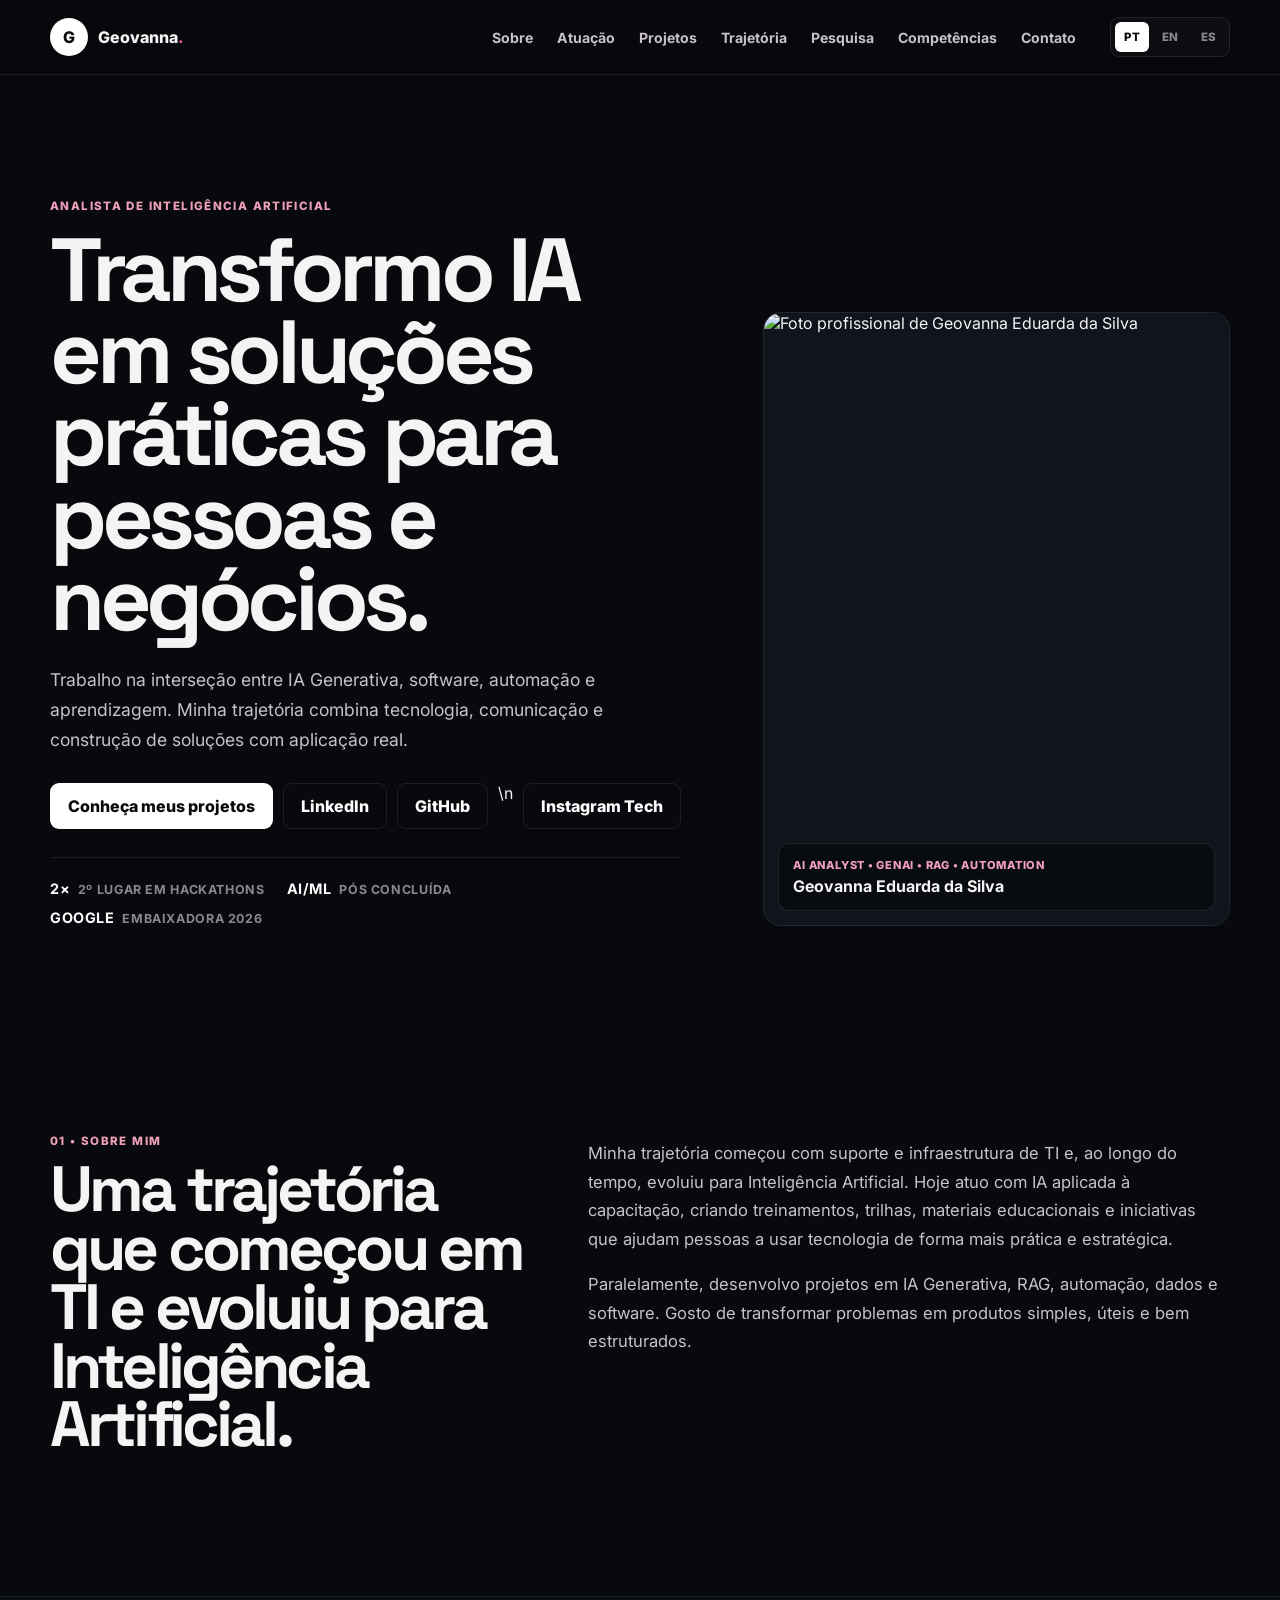
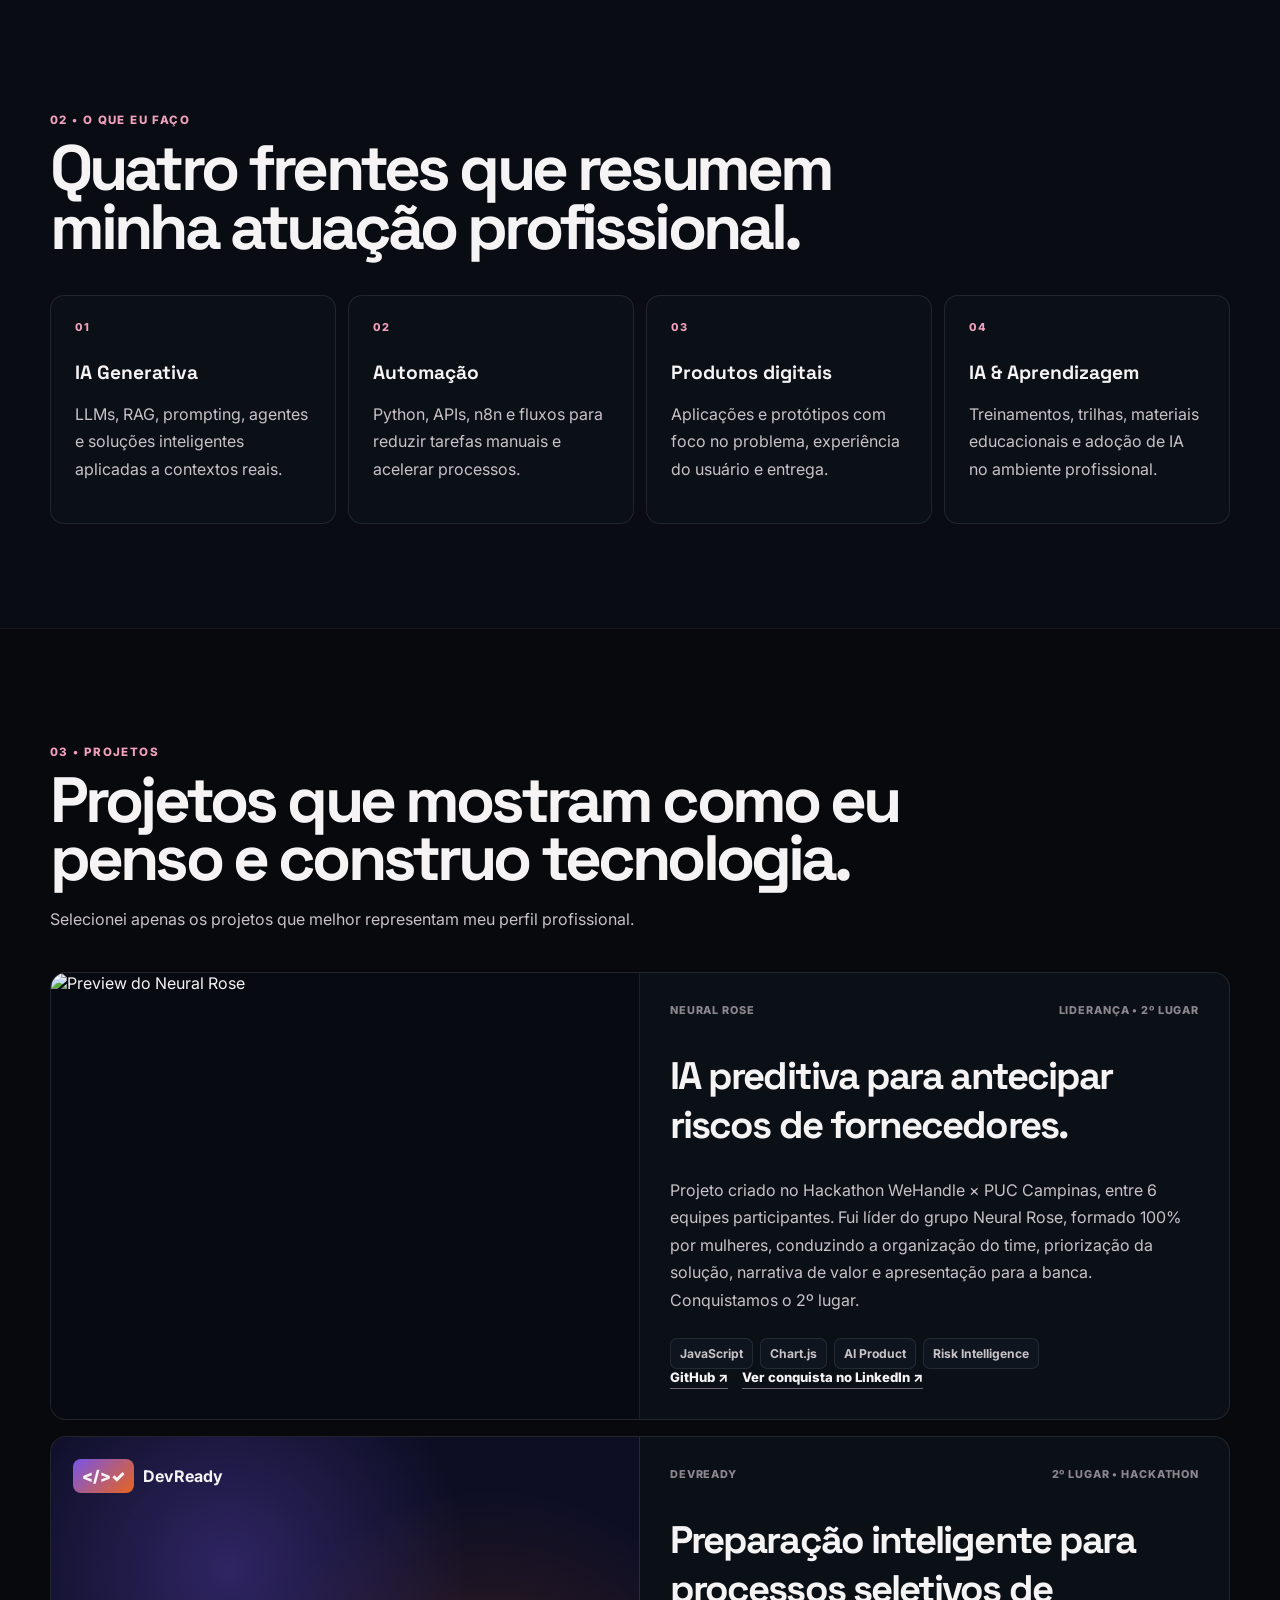
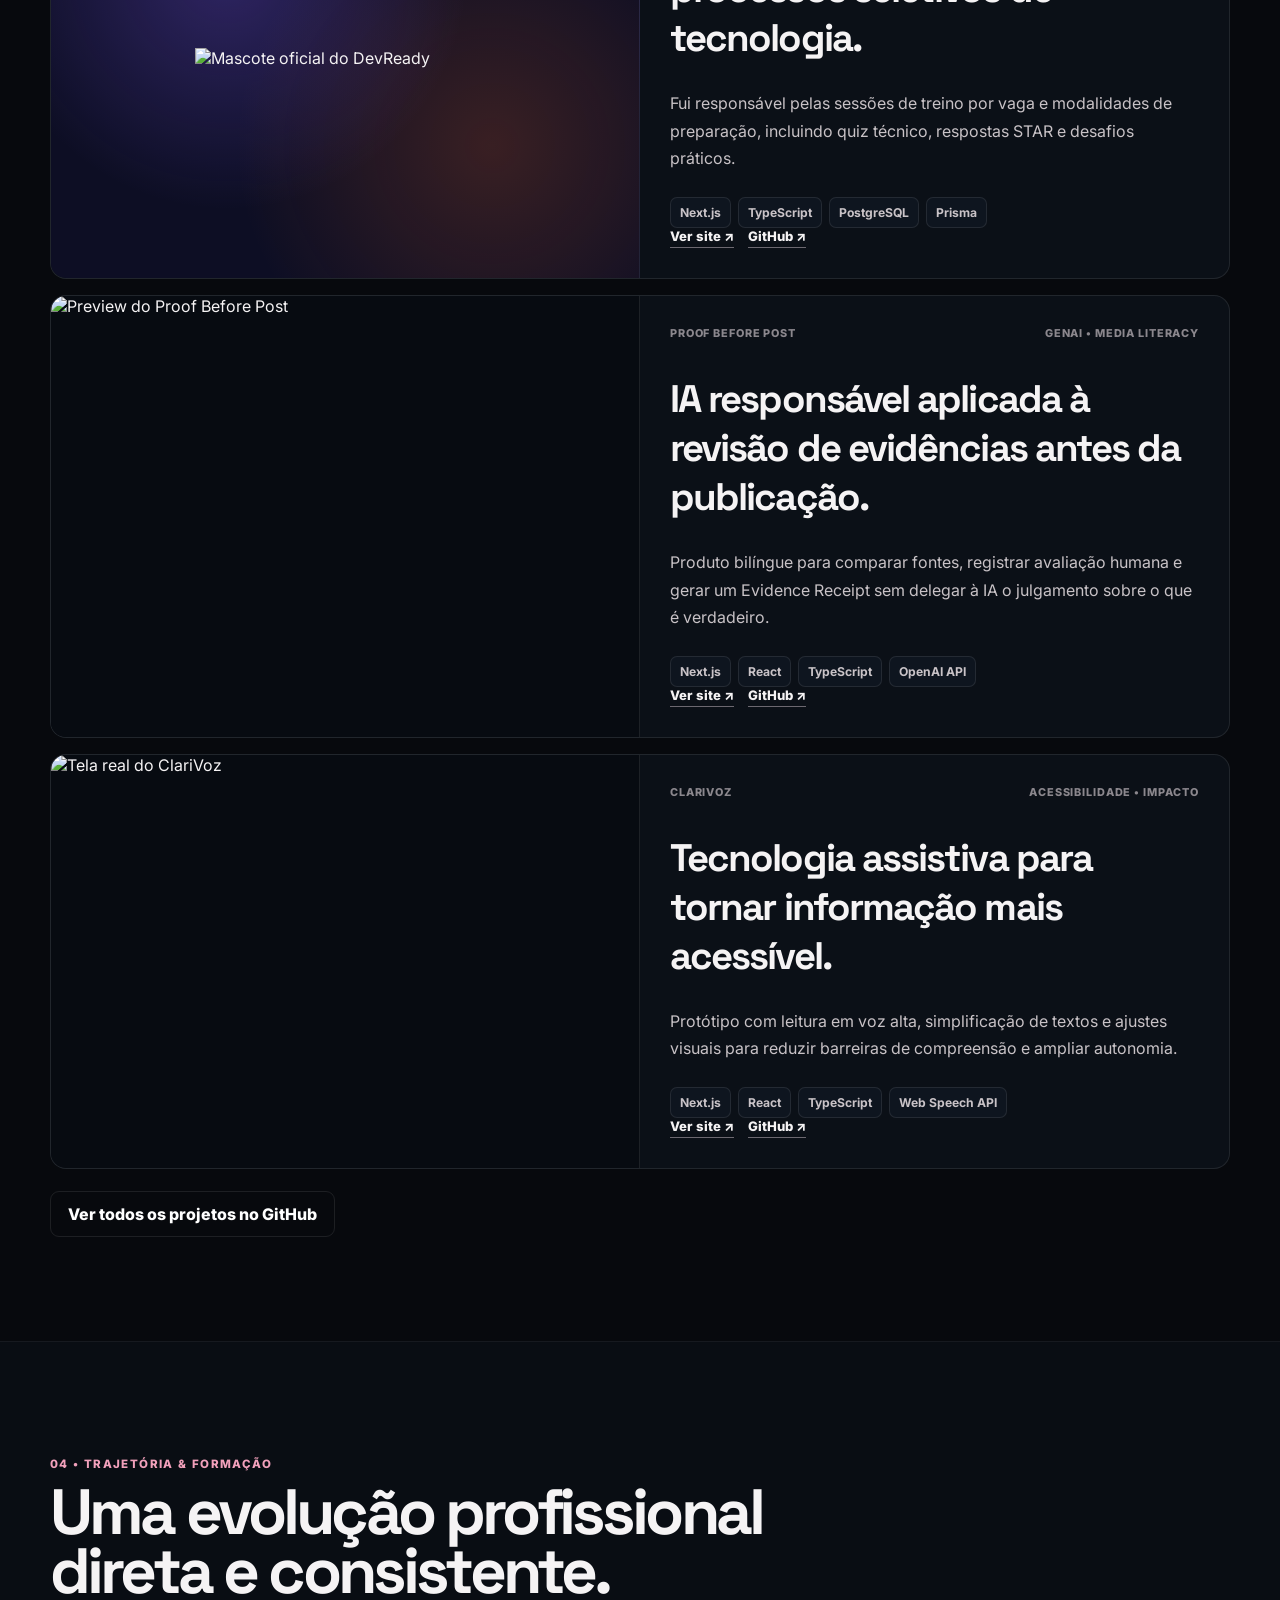
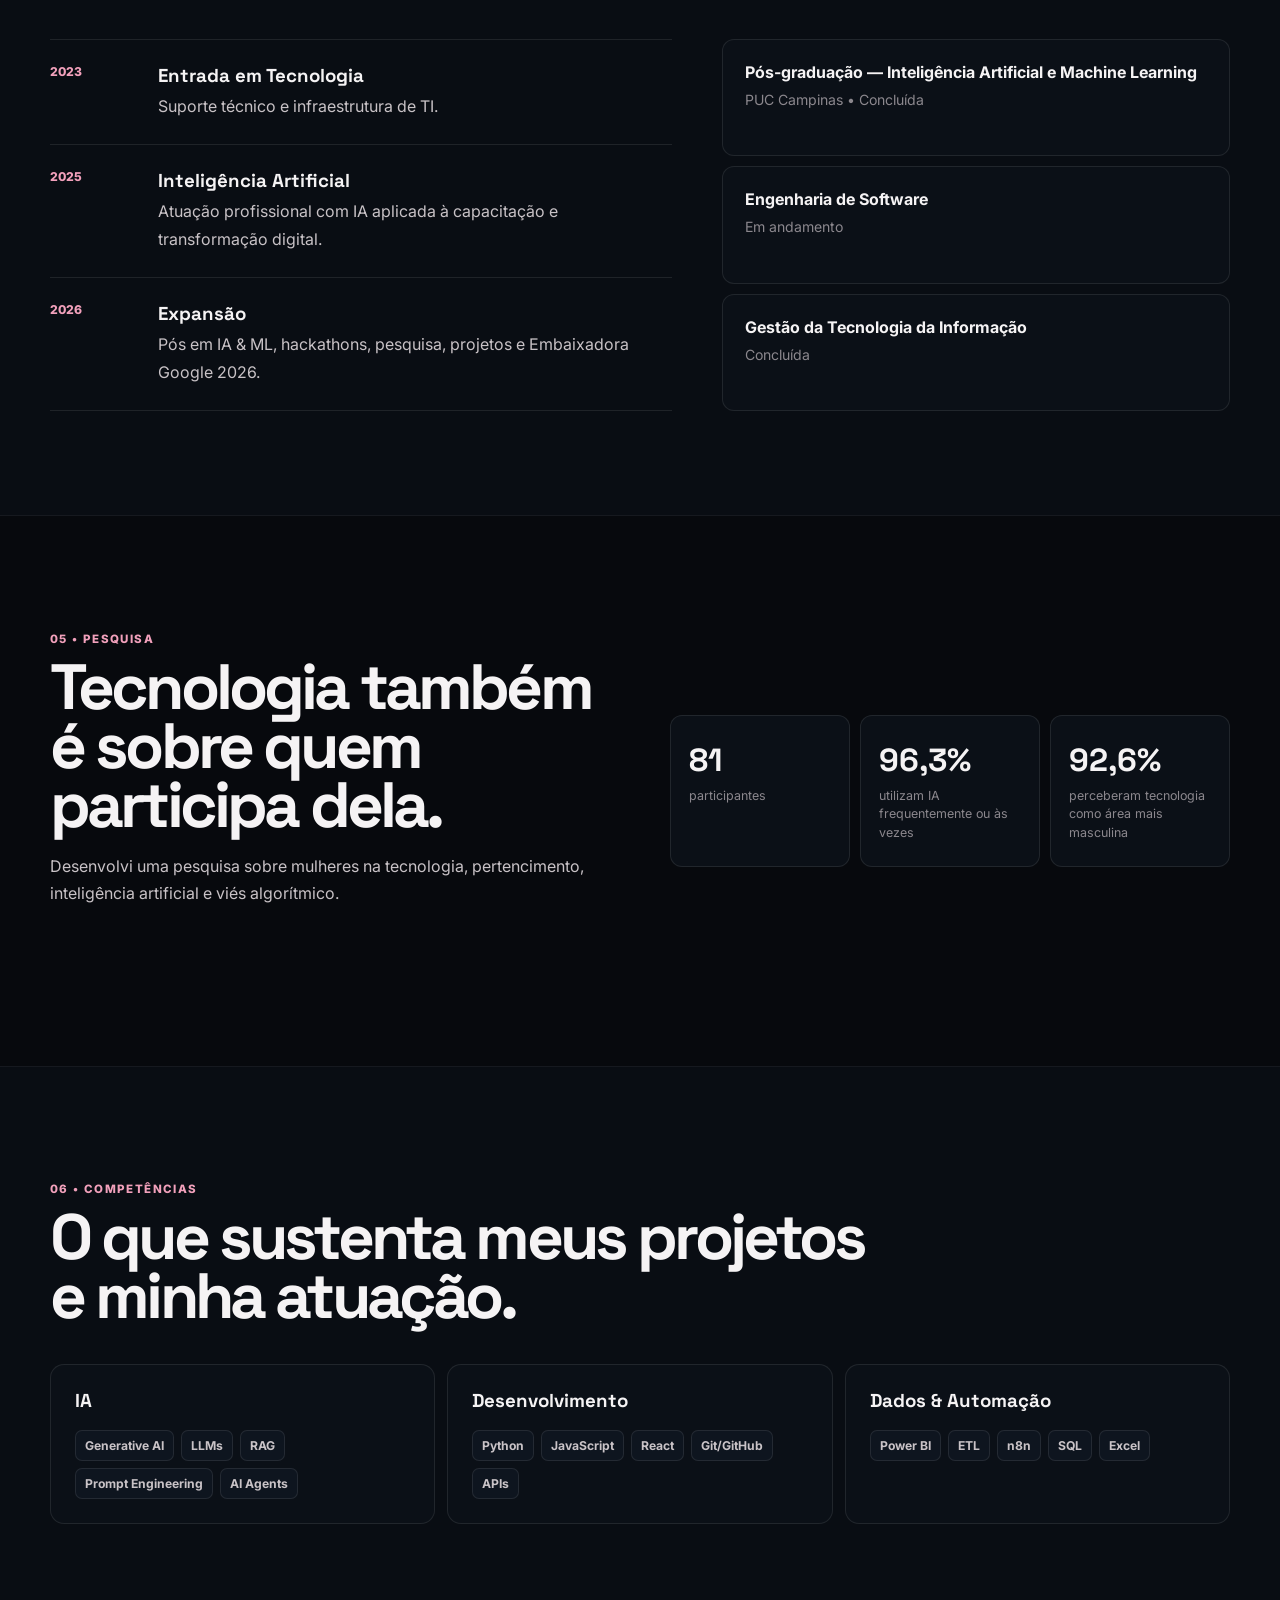
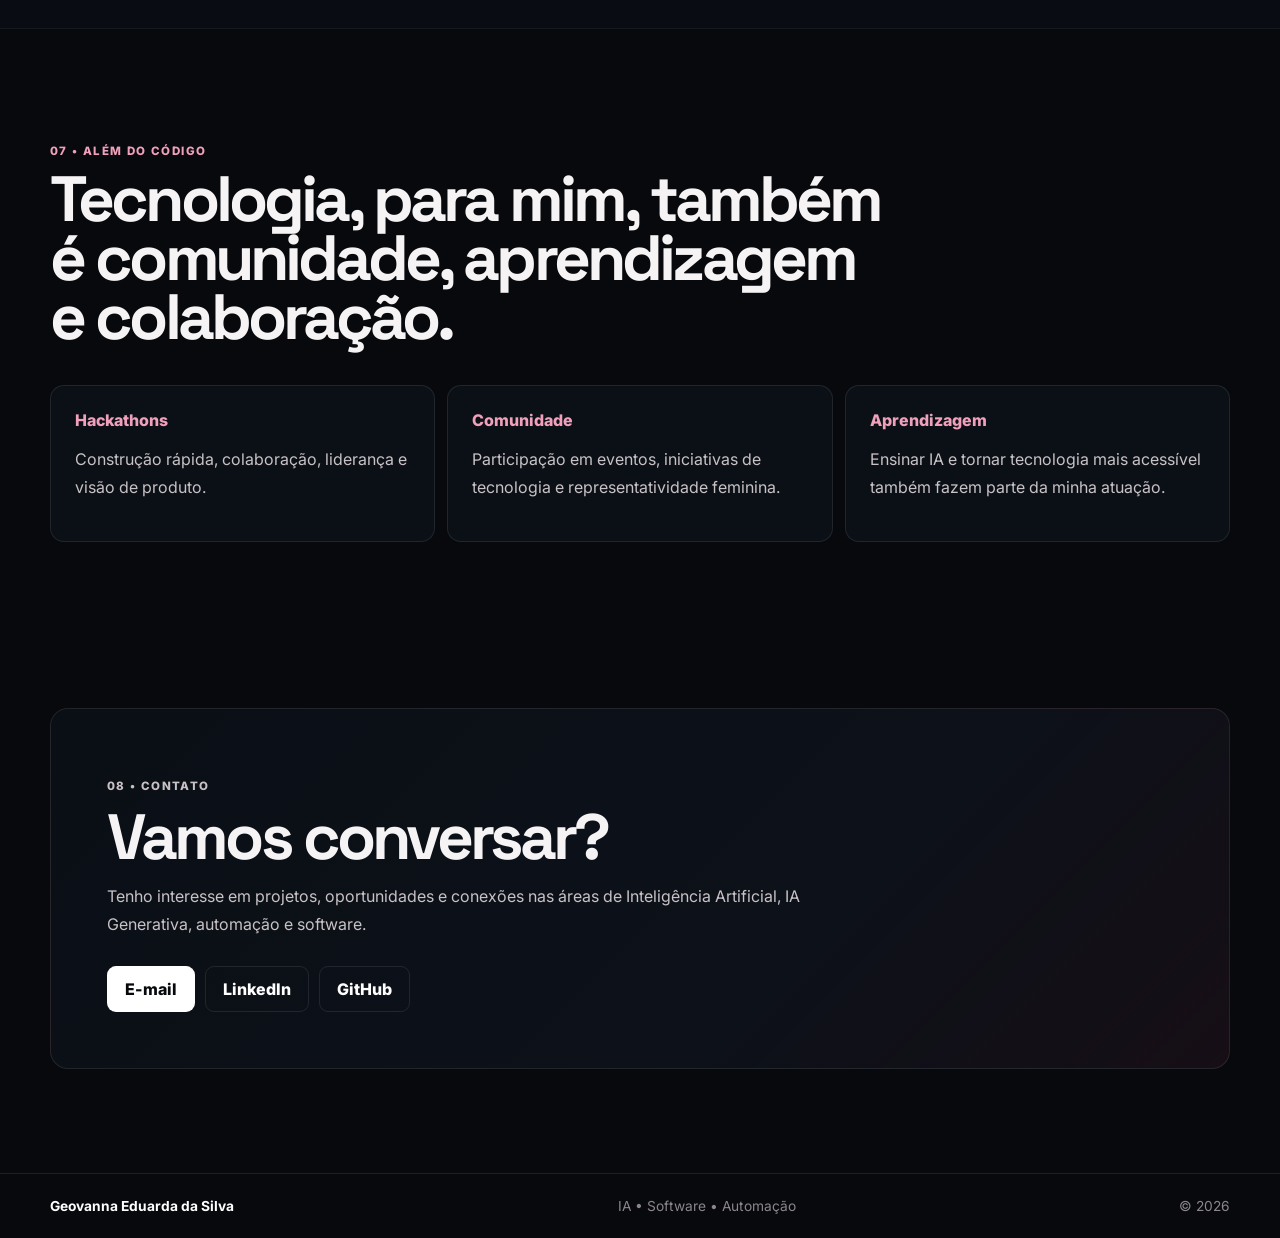
==== commit d932a840: "Translate all portfolio visible content" ====
--- a/index.html
+++ b/index.html
@@ -65,16 +65,16 @@
           </div>
 
           <div class="proof-row">
-            <span><strong>2×</strong> 2º lugar em hackathons</span>
-            <span><strong>AI/ML</strong> pós concluída</span>
-            <span><strong>Google</strong> Embaixadora 2026</span>
+            <span><strong>2×</strong> <span data-i18n="proofHackathons">2º lugar em hackathons</span></span>
+            <span><strong>AI/ML</strong> <span data-i18n="proofPostgrad">pós concluída</span></span>
+            <span><strong>Google</strong> <span data-i18n="proofGoogle">Embaixadora 2026</span></span>
           </div>
         </div>
 
         <aside class="hero-photo reveal reveal-delay">
           <img src="https://avatars.githubusercontent.com/u/146842912?v=4" alt="Foto profissional de Geovanna Eduarda da Silva" />
           <div class="hero-photo-caption">
-            <span>AI Analyst • GenAI • RAG • Automation</span>
+            <span data-i18n="photoRole">AI Analyst • GenAI • RAG • Automation</span>
             <strong>Geovanna Eduarda da Silva</strong>
           </div>
         </aside>
@@ -113,26 +113,26 @@
         <div class="capability-grid">
           <article class="capability-card reveal">
             <span>01</span>
-            <h3>IA Generativa</h3>
-            <p>LLMs, RAG, prompting, agentes e soluções inteligentes aplicadas a contextos reais.</p>
+            <h3 data-i18n="cap1Title">IA Generativa</h3>
+            <p data-i18n="cap1Text">LLMs, RAG, prompting, agentes e soluções inteligentes aplicadas a contextos reais.</p>
           </article>
 
           <article class="capability-card reveal">
             <span>02</span>
-            <h3>Automação</h3>
-            <p>Python, APIs, n8n e fluxos para reduzir tarefas manuais e acelerar processos.</p>
+            <h3 data-i18n="cap2Title">Automação</h3>
+            <p data-i18n="cap2Text">Python, APIs, n8n e fluxos para reduzir tarefas manuais e acelerar processos.</p>
           </article>
 
           <article class="capability-card reveal">
             <span>03</span>
-            <h3>Produtos digitais</h3>
-            <p>Aplicações e protótipos com foco no problema, experiência do usuário e entrega.</p>
+            <h3 data-i18n="cap3Title">Produtos digitais</h3>
+            <p data-i18n="cap3Text">Aplicações e protótipos com foco no problema, experiência do usuário e entrega.</p>
           </article>
 
           <article class="capability-card reveal">
             <span>04</span>
-            <h3>IA & Aprendizagem</h3>
-            <p>Treinamentos, trilhas, materiais educacionais e adoção de IA no ambiente profissional.</p>
+            <h3 data-i18n="cap4Title">IA & Aprendizagem</h3>
+            <p data-i18n="cap4Text">Treinamentos, trilhas, materiais educacionais e adoção de IA no ambiente profissional.</p>
           </article>
         </div>
       </div>
@@ -143,7 +143,7 @@
         <div class="section-heading reveal">
           <p class="section-label" data-i18n="projectsLabel">03 • Projetos</p>
           <h2 data-i18n="projectsTitle">Projetos que mostram como eu penso e construo tecnologia.</h2>
-          <p class="section-lead">Selecionei apenas os projetos que melhor representam meu perfil profissional.</p>
+          <p class="section-lead" data-i18n="projectsLead">Selecionei apenas os projetos que melhor representam meu perfil profissional.</p>
         </div>
 
         <div class="project-list">
@@ -152,9 +152,9 @@
               <img src="https://raw.githubusercontent.com/geovannasilva15/Neural-rose/main/assets/readme-project-overview.svg" alt="Preview do Neural Rose" loading="lazy" />
             </div>
             <div class="project-content">
-              <div class="project-topline"><span>Neural Rose</span><span>Liderança • 2º lugar</span></div>
-              <h3>IA preditiva para antecipar riscos de fornecedores.</h3>
-              <p>Projeto criado no Hackathon WeHandle × PUC Campinas, entre 6 equipes participantes. Fui líder do grupo Neural Rose, formado 100% por mulheres, conduzindo a organização do time, priorização da solução, narrativa de valor e apresentação para a banca. Conquistamos o 2º lugar.</p>
+              <div class="project-topline"><span>Neural Rose</span><span data-i18n="neuralMeta">Liderança • 2º lugar</span></div>
+              <h3 data-i18n="neuralTitle">IA preditiva para antecipar riscos de fornecedores.</h3>
+              <p data-i18n="neuralText">Projeto criado no Hackathon WeHandle × PUC Campinas, entre 6 equipes participantes. Fui líder do grupo Neural Rose, formado 100% por mulheres, conduzindo a organização do time, priorização da solução, narrativa de valor e apresentação para a banca. Conquistamos o 2º lugar.</p>
               <div class="tags"><span>JavaScript</span><span>Chart.js</span><span>AI Product</span><span>Risk Intelligence</span></div>
               <div class="project-links">
                 <a class="text-link" href="https://github.com/geovannasilva15/Neural-rose" target="_blank" rel="noopener">GitHub ↗</a>
@@ -169,9 +169,9 @@
               <img src="https://raw.githubusercontent.com/juninhos-comunidade/devready/main/public/brand/mascot-wave.webp" alt="Mascote oficial do DevReady" loading="lazy" />
             </div>
             <div class="project-content">
-              <div class="project-topline"><span>DevReady</span><span>2º lugar • Hackathon</span></div>
-              <h3>Preparação inteligente para processos seletivos de tecnologia.</h3>
-              <p>Fui responsável pelas sessões de treino por vaga e modalidades de preparação, incluindo quiz técnico, respostas STAR e desafios práticos.</p>
+              <div class="project-topline"><span>DevReady</span><span data-i18n="devMeta">2º lugar • Hackathon</span></div>
+              <h3 data-i18n="devTitle">Preparação inteligente para processos seletivos de tecnologia.</h3>
+              <p data-i18n="devText">Fui responsável pelas sessões de treino por vaga e modalidades de preparação, incluindo quiz técnico, respostas STAR e desafios práticos.</p>
               <div class="tags"><span>Next.js</span><span>TypeScript</span><span>PostgreSQL</span><span>Prisma</span></div>
               <div class="project-links">
                 <a class="text-link" href="https://devready.vercel.app" target="_blank" rel="noopener">Ver site ↗</a>
@@ -186,8 +186,8 @@
             </div>
             <div class="project-content">
               <div class="project-topline"><span>Proof Before Post</span><span>GenAI • Media Literacy</span></div>
-              <h3>IA responsável aplicada à revisão de evidências antes da publicação.</h3>
-              <p>Produto bilíngue para comparar fontes, registrar avaliação humana e gerar um Evidence Receipt sem delegar à IA o julgamento sobre o que é verdadeiro.</p>
+              <h3 data-i18n="proofTitle">IA responsável aplicada à revisão de evidências antes da publicação.</h3>
+              <p data-i18n="proofText">Produto bilíngue para comparar fontes, registrar avaliação humana e gerar um Evidence Receipt sem delegar à IA o julgamento sobre o que é verdadeiro.</p>
               <div class="tags"><span>Next.js</span><span>React</span><span>TypeScript</span><span>OpenAI API</span></div>
               <div class="project-links">
                 <a class="text-link" href="https://proof-before-post.vercel.app/" target="_blank" rel="noopener">Ver site ↗</a>
@@ -201,9 +201,9 @@
               <img src="https://raw.githubusercontent.com/geovannasilva15/clarivoz/main/docs/screenshots/inicio.png" alt="Tela real do ClariVoz" loading="lazy" />
             </div>
             <div class="project-content">
-              <div class="project-topline"><span>ClariVoz</span><span>Acessibilidade • Impacto</span></div>
-              <h3>Tecnologia assistiva para tornar informação mais acessível.</h3>
-              <p>Protótipo com leitura em voz alta, simplificação de textos e ajustes visuais para reduzir barreiras de compreensão e ampliar autonomia.</p>
+              <div class="project-topline"><span>ClariVoz</span><span data-i18n="clariMeta">Acessibilidade • Impacto</span></div>
+              <h3 data-i18n="clariTitle">Tecnologia assistiva para tornar informação mais acessível.</h3>
+              <p data-i18n="clariText">Protótipo com leitura em voz alta, simplificação de textos e ajustes visuais para reduzir barreiras de compreensão e ampliar autonomia.</p>
               <div class="tags"><span>Next.js</span><span>React</span><span>TypeScript</span><span>Web Speech API</span></div>
               <div class="project-links">
                 <a class="text-link" href="https://geovannasilva15.github.io/clarivoz/" target="_blank" rel="noopener">Ver site ↗</a>
@@ -214,7 +214,7 @@
         </div>
 
         <div class="all-projects reveal">
-          <a class="btn btn-secondary" href="https://github.com/geovannasilva15?tab=repositories" target="_blank" rel="noopener">Ver todos os projetos no GitHub</a>
+          <a class="btn btn-secondary" href="https://github.com/geovannasilva15?tab=repositories" target="_blank" rel="noopener" data-i18n="allProjects">Ver todos os projetos no GitHub</a>
         </div>
       </div>
     </section>
@@ -228,15 +228,15 @@
 
         <div class="journey-grid">
           <div class="timeline reveal">
-            <article><span>2023</span><div><h3>Entrada em Tecnologia</h3><p>Suporte técnico e infraestrutura de TI.</p></div></article>
-            <article><span>2025</span><div><h3>Inteligência Artificial</h3><p>Atuação profissional com IA aplicada à capacitação e transformação digital.</p></div></article>
-            <article><span>2026</span><div><h3>Expansão</h3><p>Pós em IA & ML, hackathons, pesquisa, projetos e Embaixadora Google 2026.</p></div></article>
+            <article><span>2023</span><div><h3 data-i18n="journey1Title">Entrada em Tecnologia</h3><p data-i18n="journey1Text">Suporte técnico e infraestrutura de TI.</p></div></article>
+            <article><span>2025</span><div><h3 data-i18n="journey2Title">Inteligência Artificial</h3><p data-i18n="journey2Text">Atuação profissional com IA aplicada à capacitação e transformação digital.</p></div></article>
+            <article><span>2026</span><div><h3 data-i18n="journey3Title">Expansão</h3><p data-i18n="journey3Text">Pós em IA & ML, hackathons, pesquisa, projetos e Embaixadora Google 2026.</p></div></article>
           </div>
 
           <div class="education-list reveal reveal-delay">
-            <article><strong>Pós-graduação — Inteligência Artificial e Machine Learning</strong><span>PUC Campinas • Concluída</span></article>
-            <article><strong>Engenharia de Software</strong><span>Em andamento</span></article>
-            <article><strong>Gestão da Tecnologia da Informação</strong><span>Concluída</span></article>
+            <article><strong data-i18n="edu1">Pós-graduação — Inteligência Artificial e Machine Learning</strong><span data-i18n="edu1Meta">PUC Campinas • Concluída</span></article>
+            <article><strong data-i18n="edu2">Engenharia de Software</strong><span data-i18n="edu2Meta">Em andamento</span></article>
+            <article><strong data-i18n="edu3">Gestão da Tecnologia da Informação</strong><span data-i18n="edu3Meta">Concluída</span></article>
           </div>
         </div>
       </div>
@@ -254,9 +254,9 @@
         </div>
 
         <div class="research-stats reveal reveal-delay">
-          <div><strong>81</strong><span>participantes</span></div>
-          <div><strong>96,3%</strong><span>utilizam IA frequentemente ou às vezes</span></div>
-          <div><strong>92,6%</strong><span>perceberam tecnologia como área mais masculina</span></div>
+          <div><strong>81</strong><span data-i18n="researchStat1">participantes</span></div>
+          <div><strong>96,3%</strong><span data-i18n="researchStat2">utilizam IA frequentemente ou às vezes</span></div>
+          <div><strong>92,6%</strong><span data-i18n="researchStat3">perceberam tecnologia como área mais masculina</span></div>
         </div>
       </div>
     </section>
@@ -270,21 +270,21 @@
 
         <div class="skills-grid">
           <div class="skill-group reveal">
-            <h3>IA</h3>
+            <h3 data-i18n="skillsAI">IA</h3>
             <div class="tags">
               <span>Generative AI</span><span>LLMs</span><span>RAG</span><span>Prompt Engineering</span><span>AI Agents</span>
             </div>
           </div>
 
           <div class="skill-group reveal">
-            <h3>Desenvolvimento</h3>
+            <h3 data-i18n="skillsDev">Desenvolvimento</h3>
             <div class="tags">
               <span>Python</span><span>JavaScript</span><span>React</span><span>Git/GitHub</span><span>APIs</span>
             </div>
           </div>
 
           <div class="skill-group reveal">
-            <h3>Dados & Automação</h3>
+            <h3 data-i18n="skillsData">Dados & Automação</h3>
             <div class="tags">
               <span>Power BI</span><span>ETL</span><span>n8n</span><span>SQL</span><span>Excel</span>
             </div>
@@ -301,9 +301,9 @@
         </div>
 
         <div class="beyond-grid">
-          <article class="reveal"><span>Hackathons</span><p>Construção rápida, colaboração, liderança e visão de produto.</p></article>
-          <article class="reveal"><span>Comunidade</span><p>Participação em eventos, iniciativas de tecnologia e representatividade feminina.</p></article>
-          <article class="reveal"><span>Aprendizagem</span><p>Ensinar IA e tornar tecnologia mais acessível também fazem parte da minha atuação.</p></article>
+          <article class="reveal"><span data-i18n="beyond1Title">Hackathons</span><p data-i18n="beyond1Text">Construção rápida, colaboração, liderança e visão de produto.</p></article>
+          <article class="reveal"><span data-i18n="beyond2Title">Comunidade</span><p data-i18n="beyond2Text">Participação em eventos, iniciativas de tecnologia e representatividade feminina.</p></article>
+          <article class="reveal"><span data-i18n="beyond3Title">Aprendizagem</span><p data-i18n="beyond3Text">Ensinar IA e tornar tecnologia mais acessível também fazem parte da minha atuação.</p></article>
         </div>
       </div>
     </section>
--- a/css/styles.css
+++ b/css/styles.css
@@ -181,3 +181,39 @@
 .project-highlight strong{font-size:.86rem;color:#fff}
 .project-highlight span{font-size:.72rem;color:var(--pink-soft);font-weight:800;text-transform:uppercase;letter-spacing:.07em}
 .hero-photo img{background:#10151d}
+
+/* v12 languages + responsive */
+.language-switcher{
+  display:flex;
+  gap:4px;
+  margin-left:4px;
+  padding:4px;
+  border:1px solid var(--line);
+  border-radius:9px;
+  background:rgba(255,255,255,.025)
+}
+.lang-btn{
+  border:0;
+  background:transparent;
+  color:var(--muted);
+  min-width:34px;
+  height:30px;
+  border-radius:6px;
+  font-size:.72rem;
+  font-weight:800;
+  cursor:pointer
+}
+.lang-btn.active{background:#fff;color:#07090d}
+@media(max-width:980px){
+  .language-switcher{order:3;margin-left:0}
+  .nav-shell{flex-wrap:wrap}
+  .menu{z-index:60}
+}
+@media(max-width:680px){
+  .language-switcher{margin-left:auto}
+  .lang-btn{min-width:32px;height:29px}
+  .brand{max-width:145px}
+  .hero-grid{gap:34px}
+  .project{border-radius:13px}
+  .project-media{aspect-ratio:16/10}
+}
